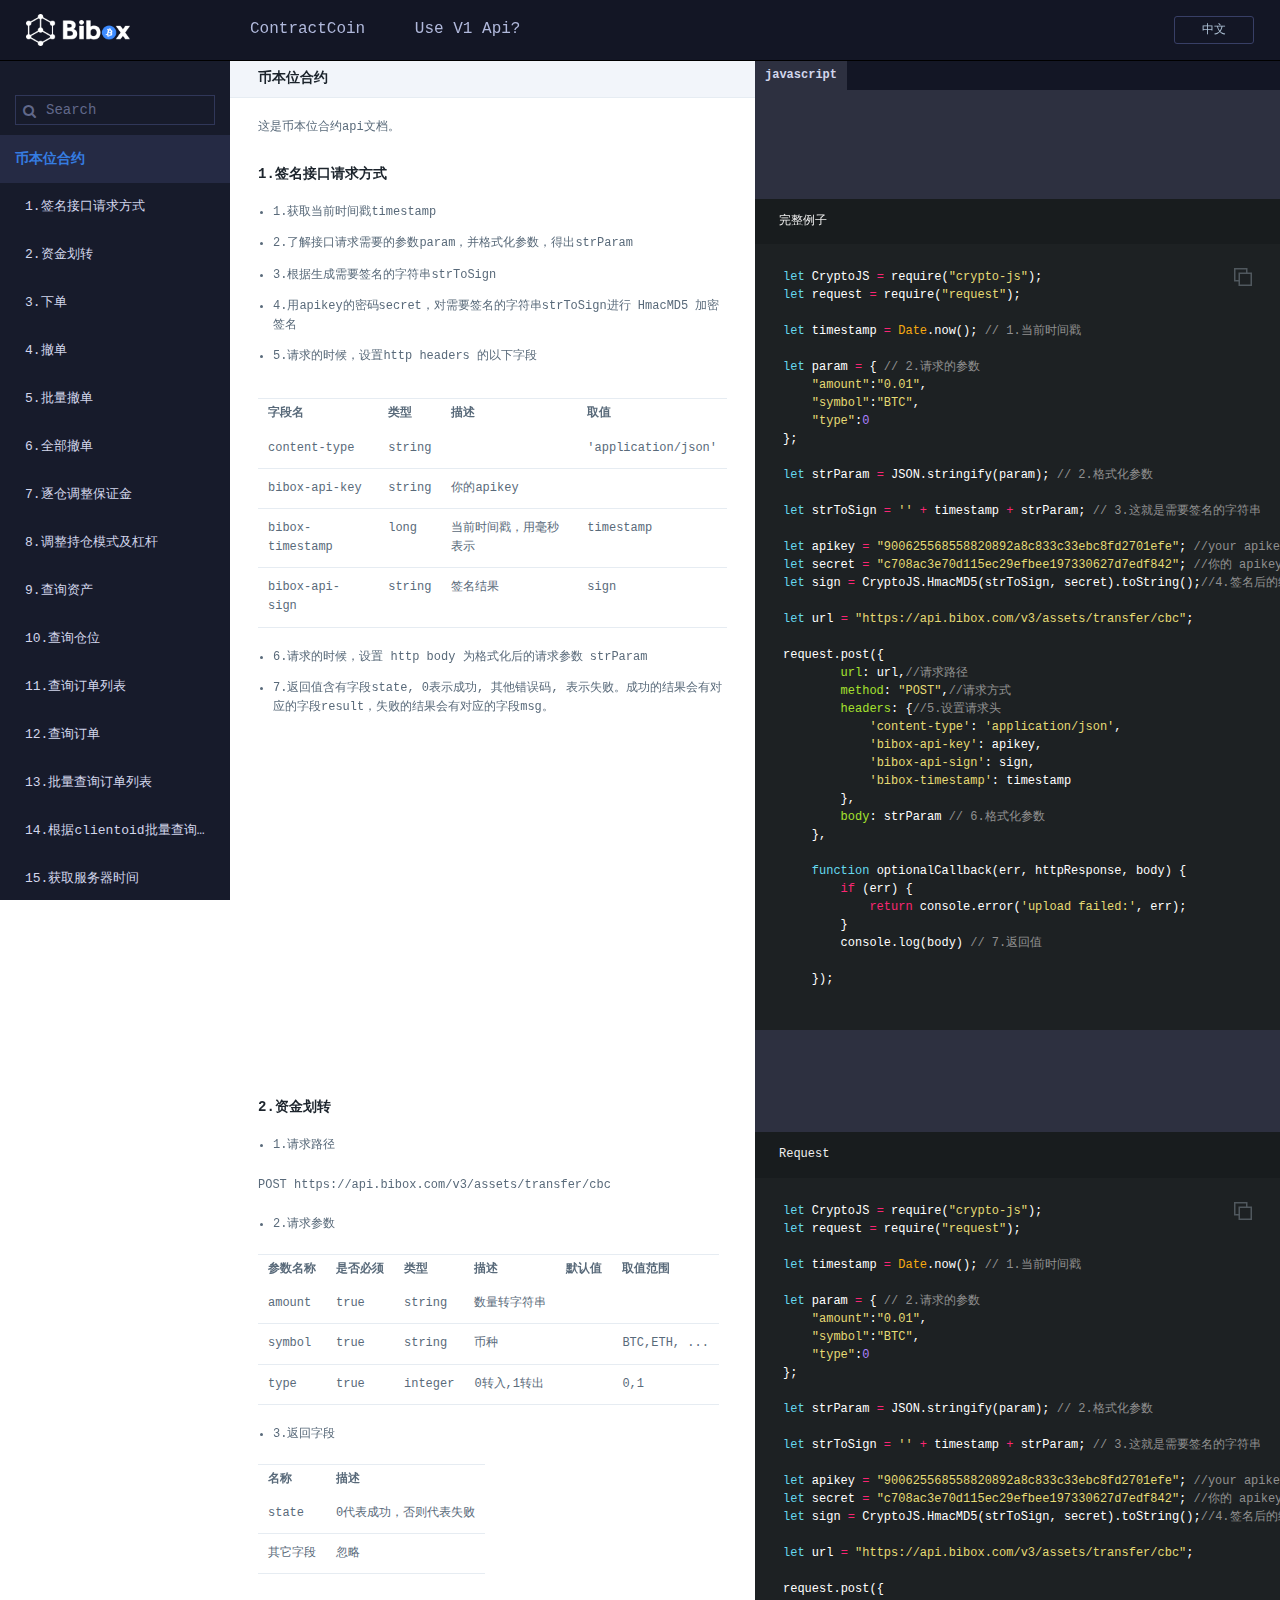
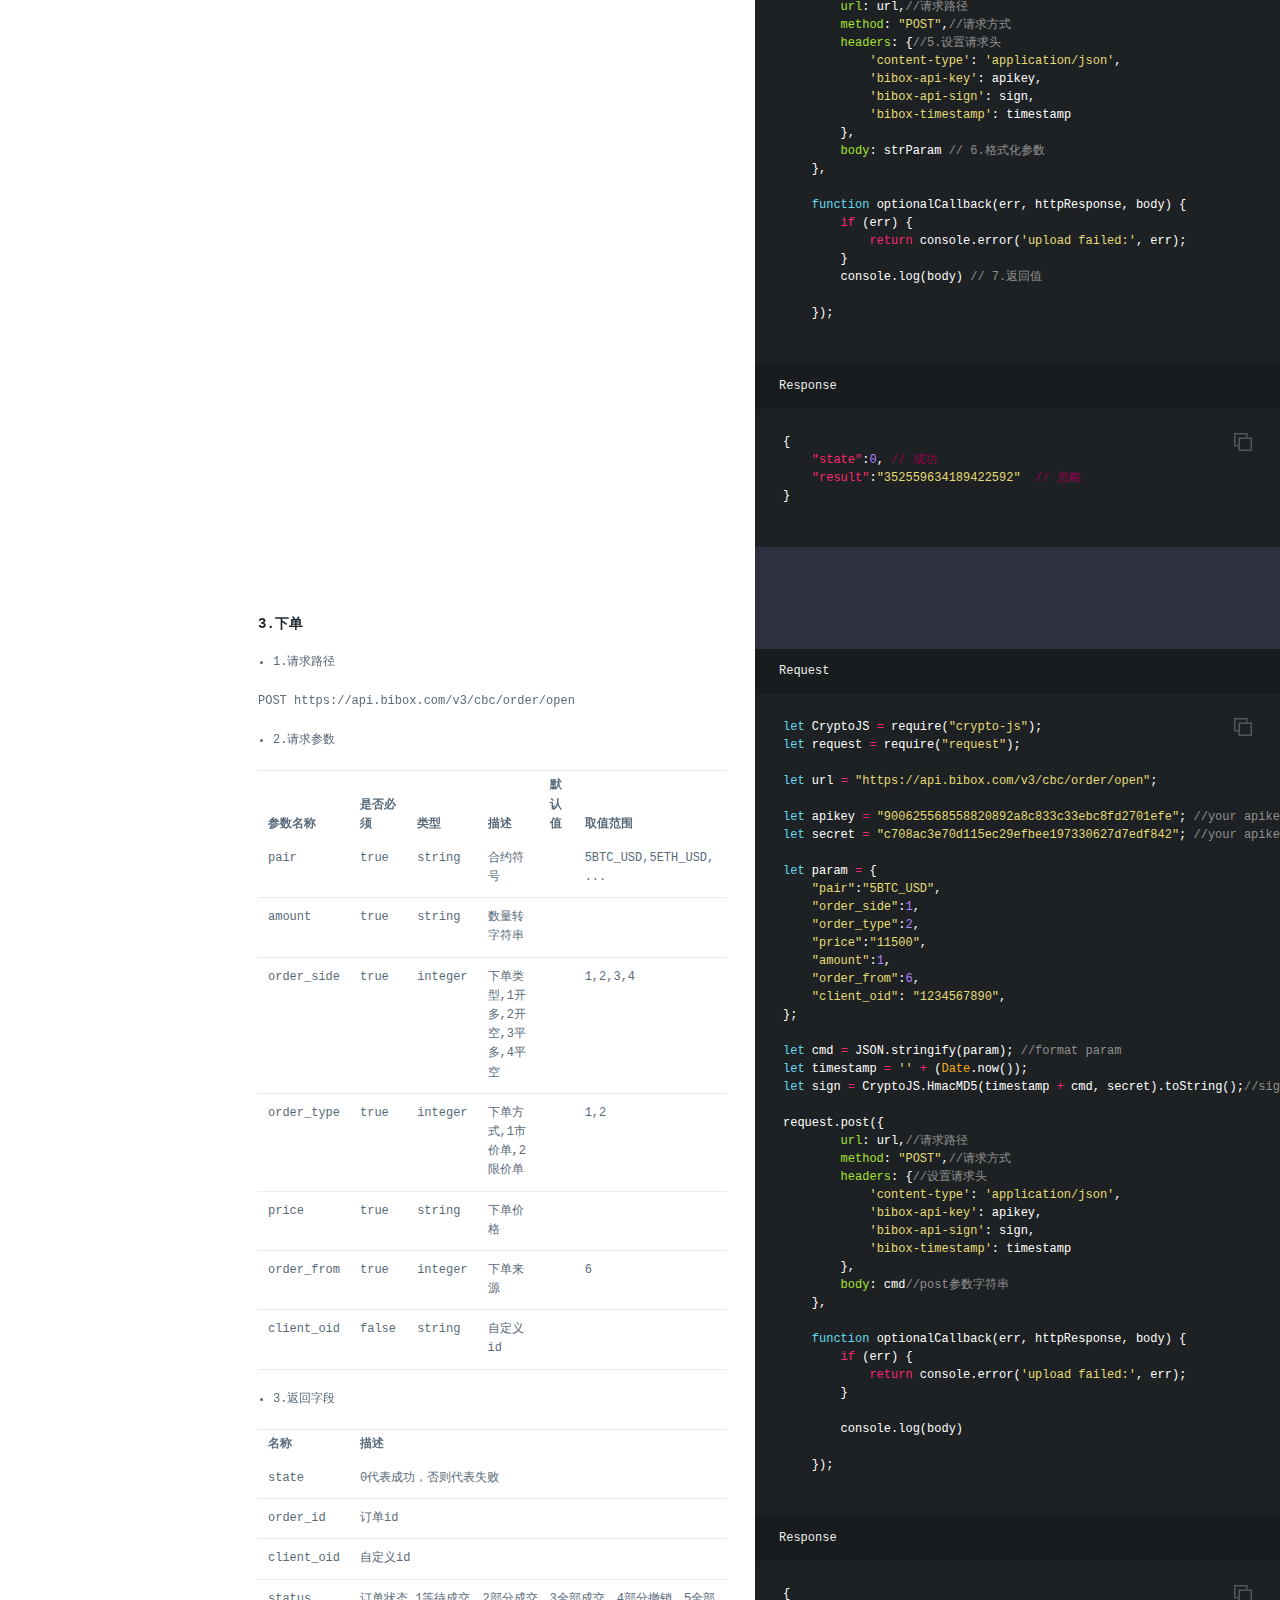
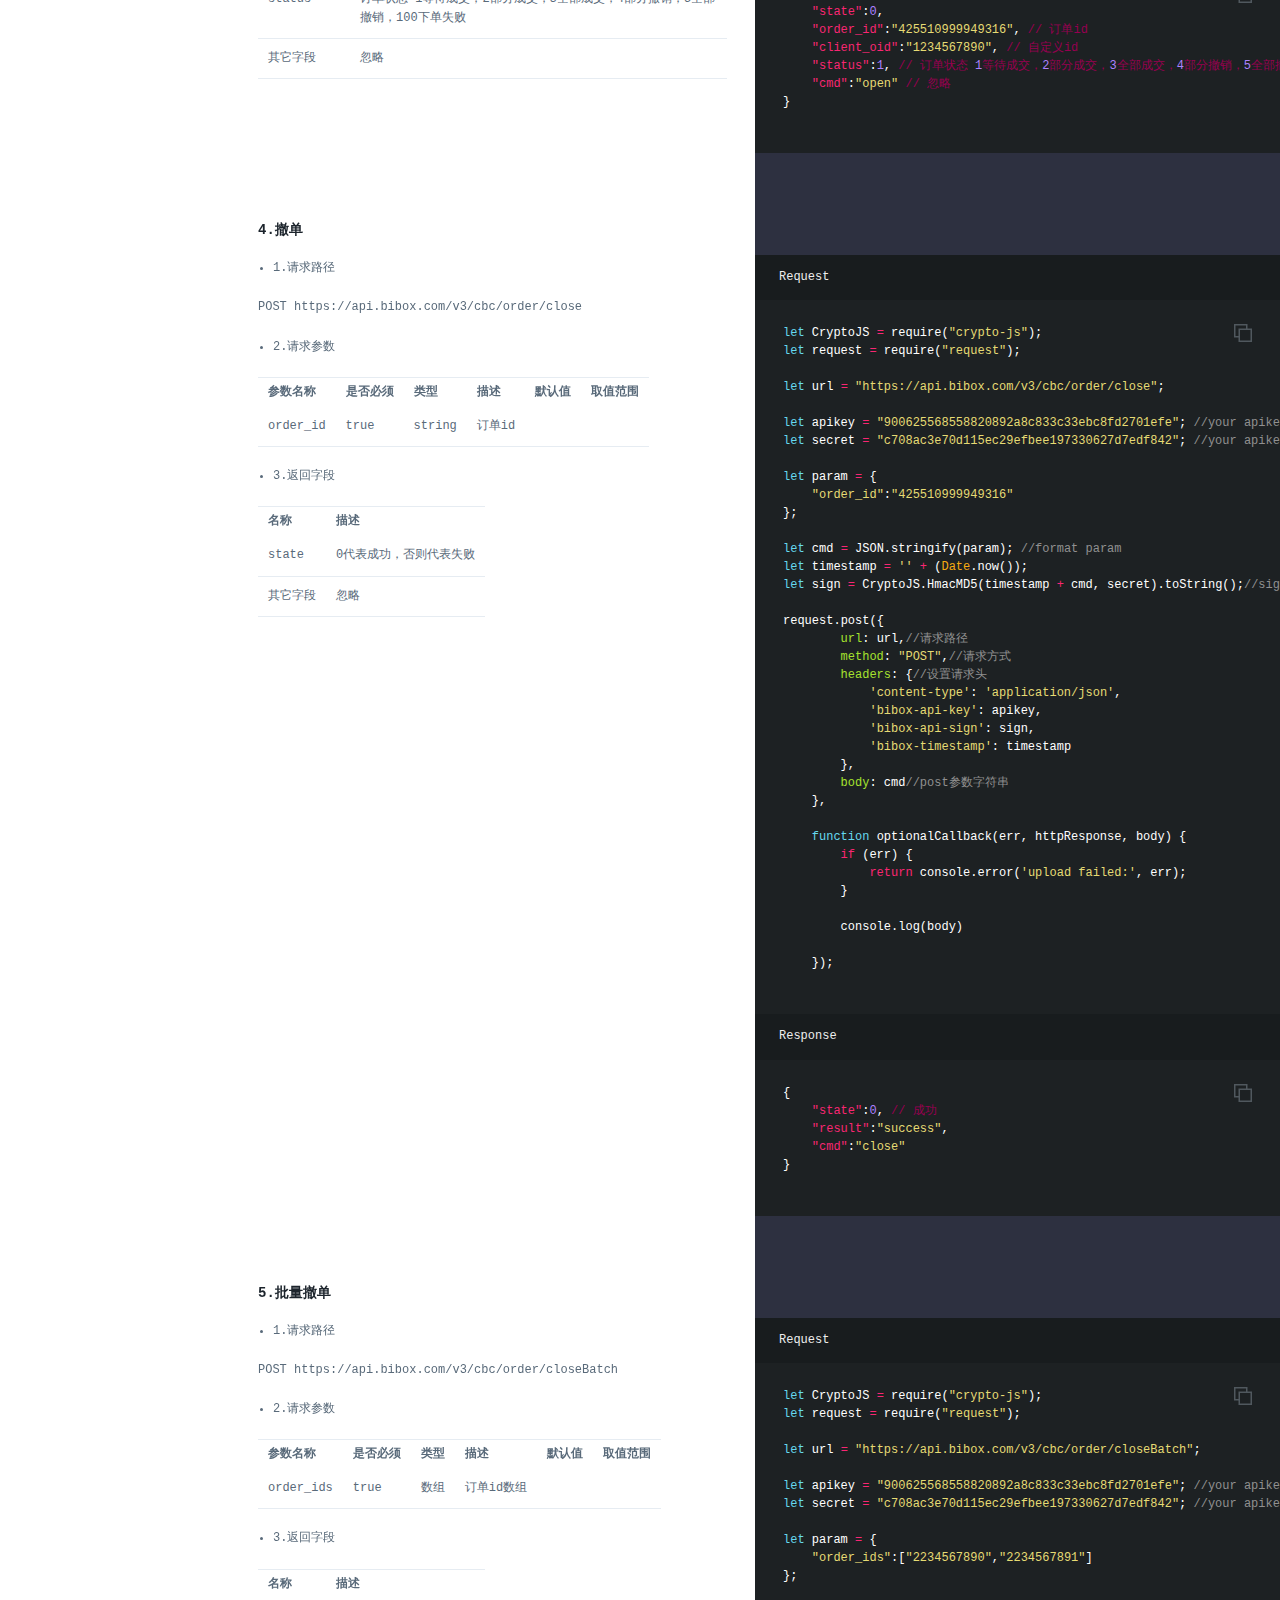
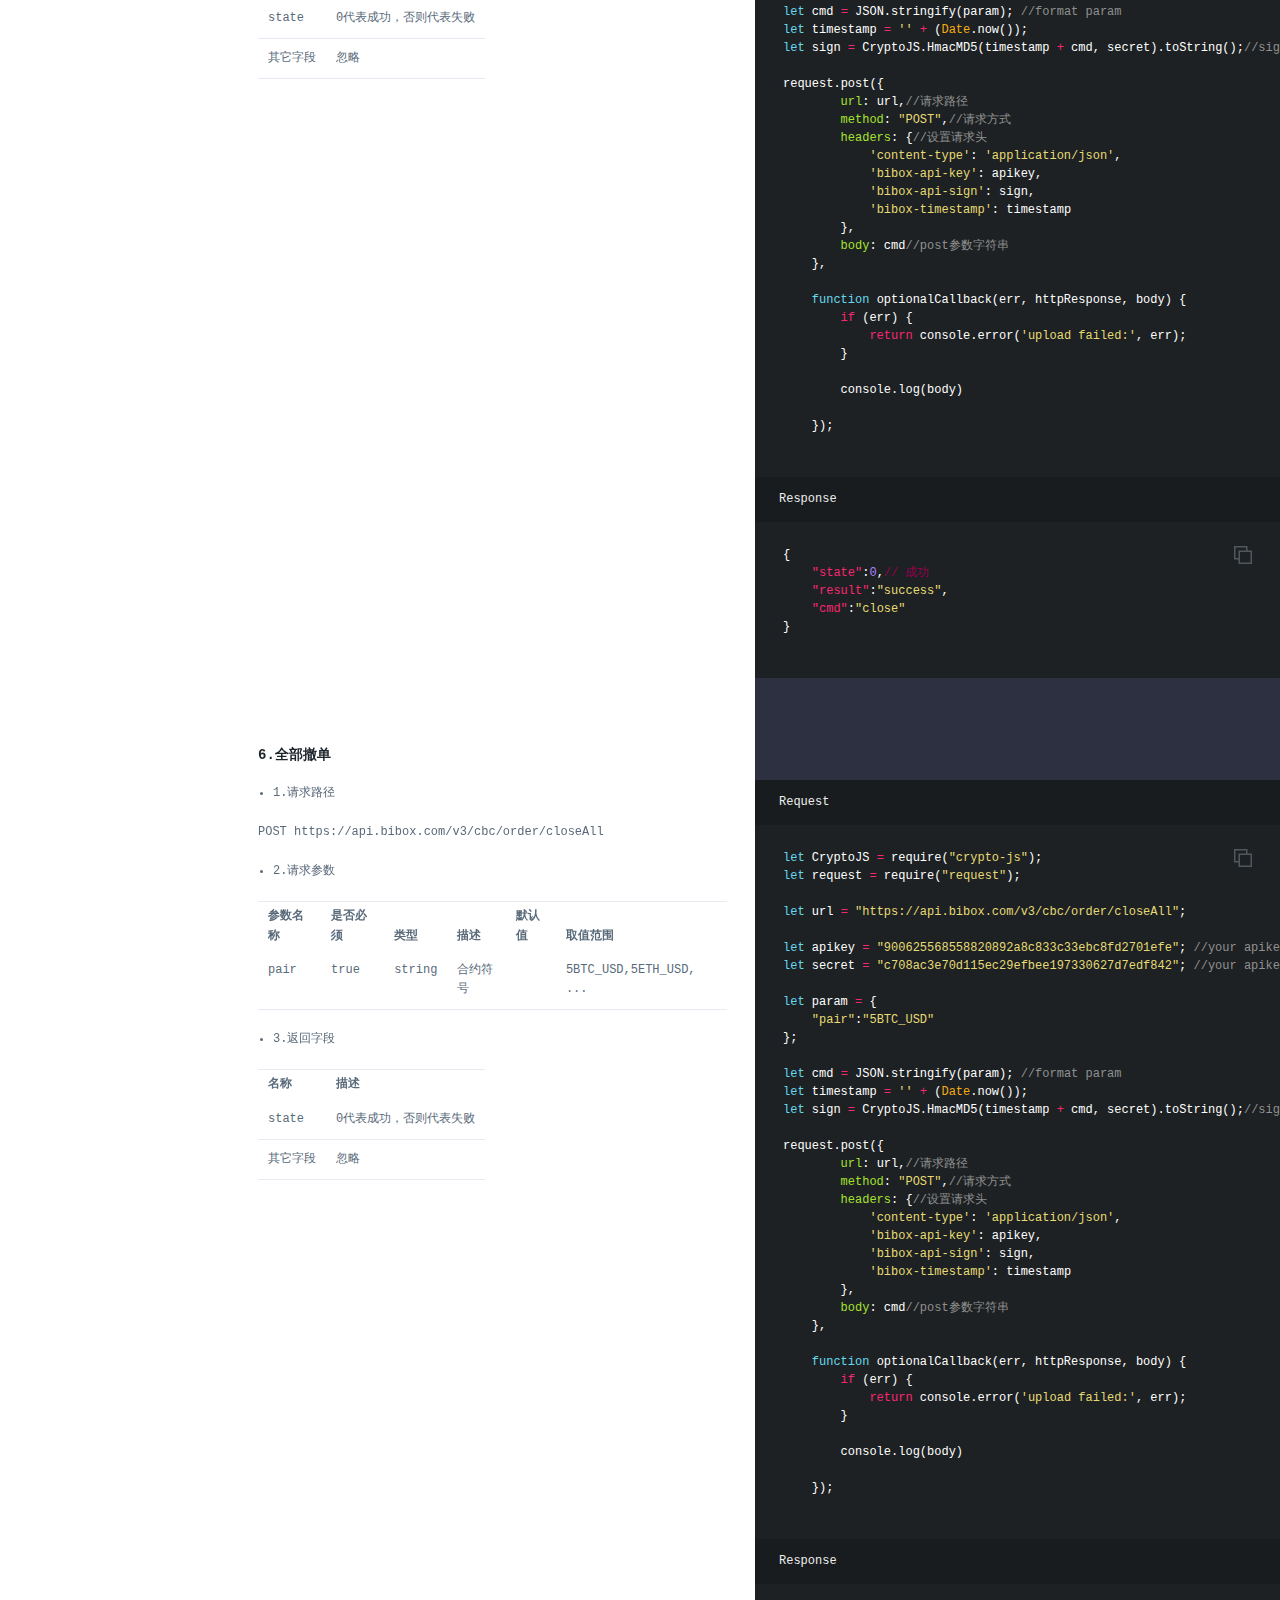
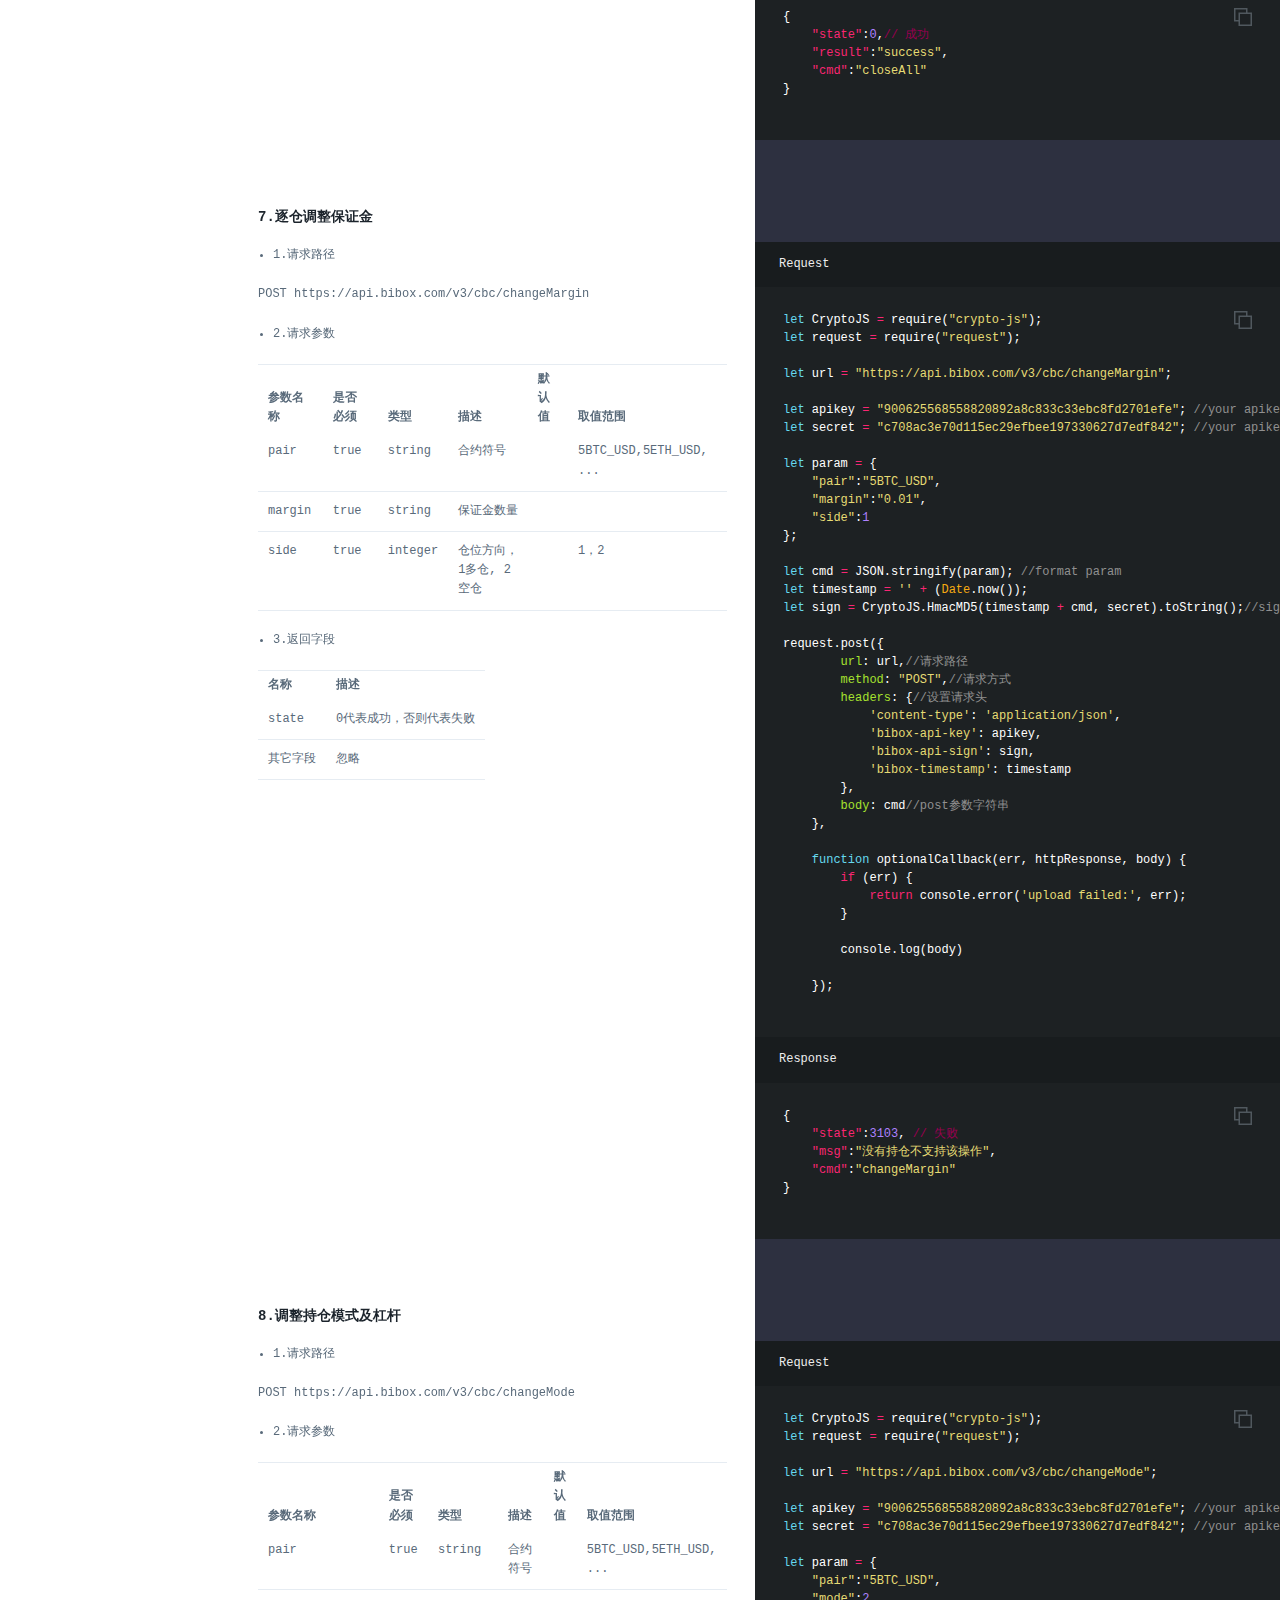
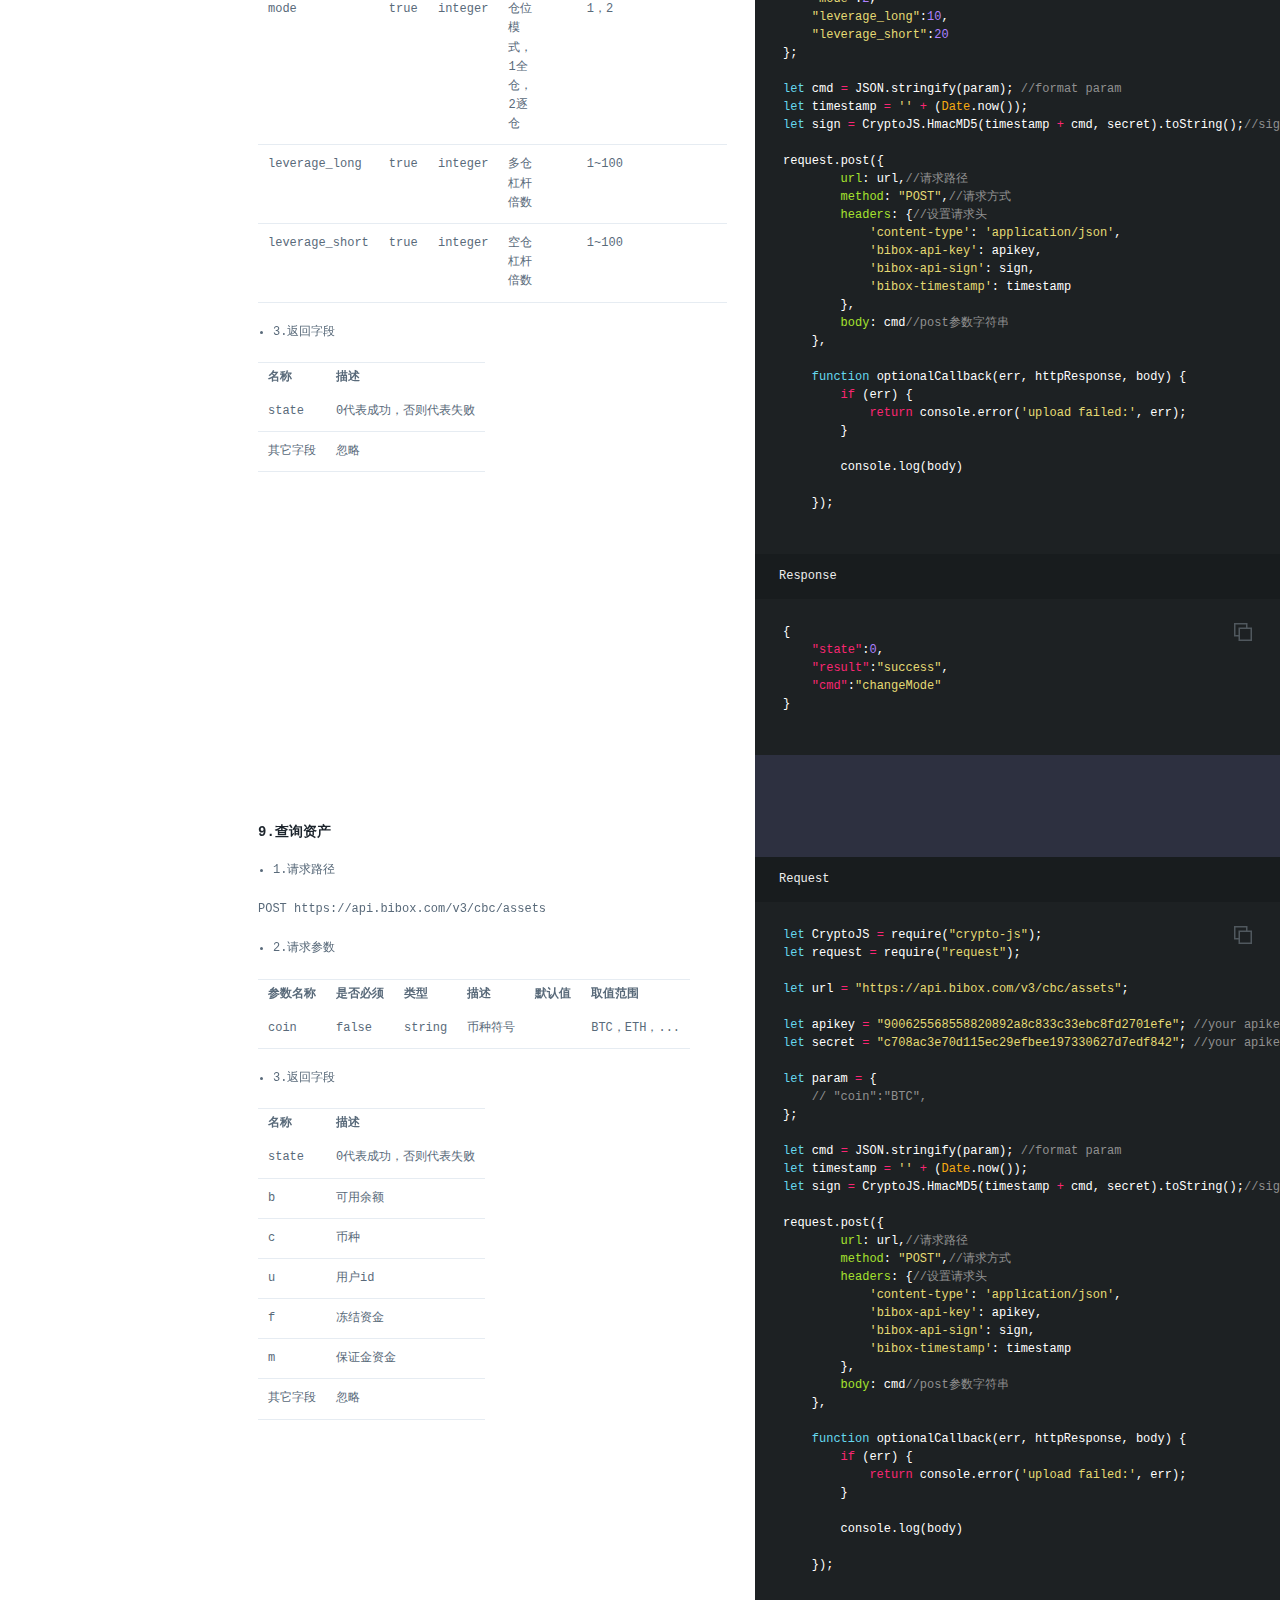
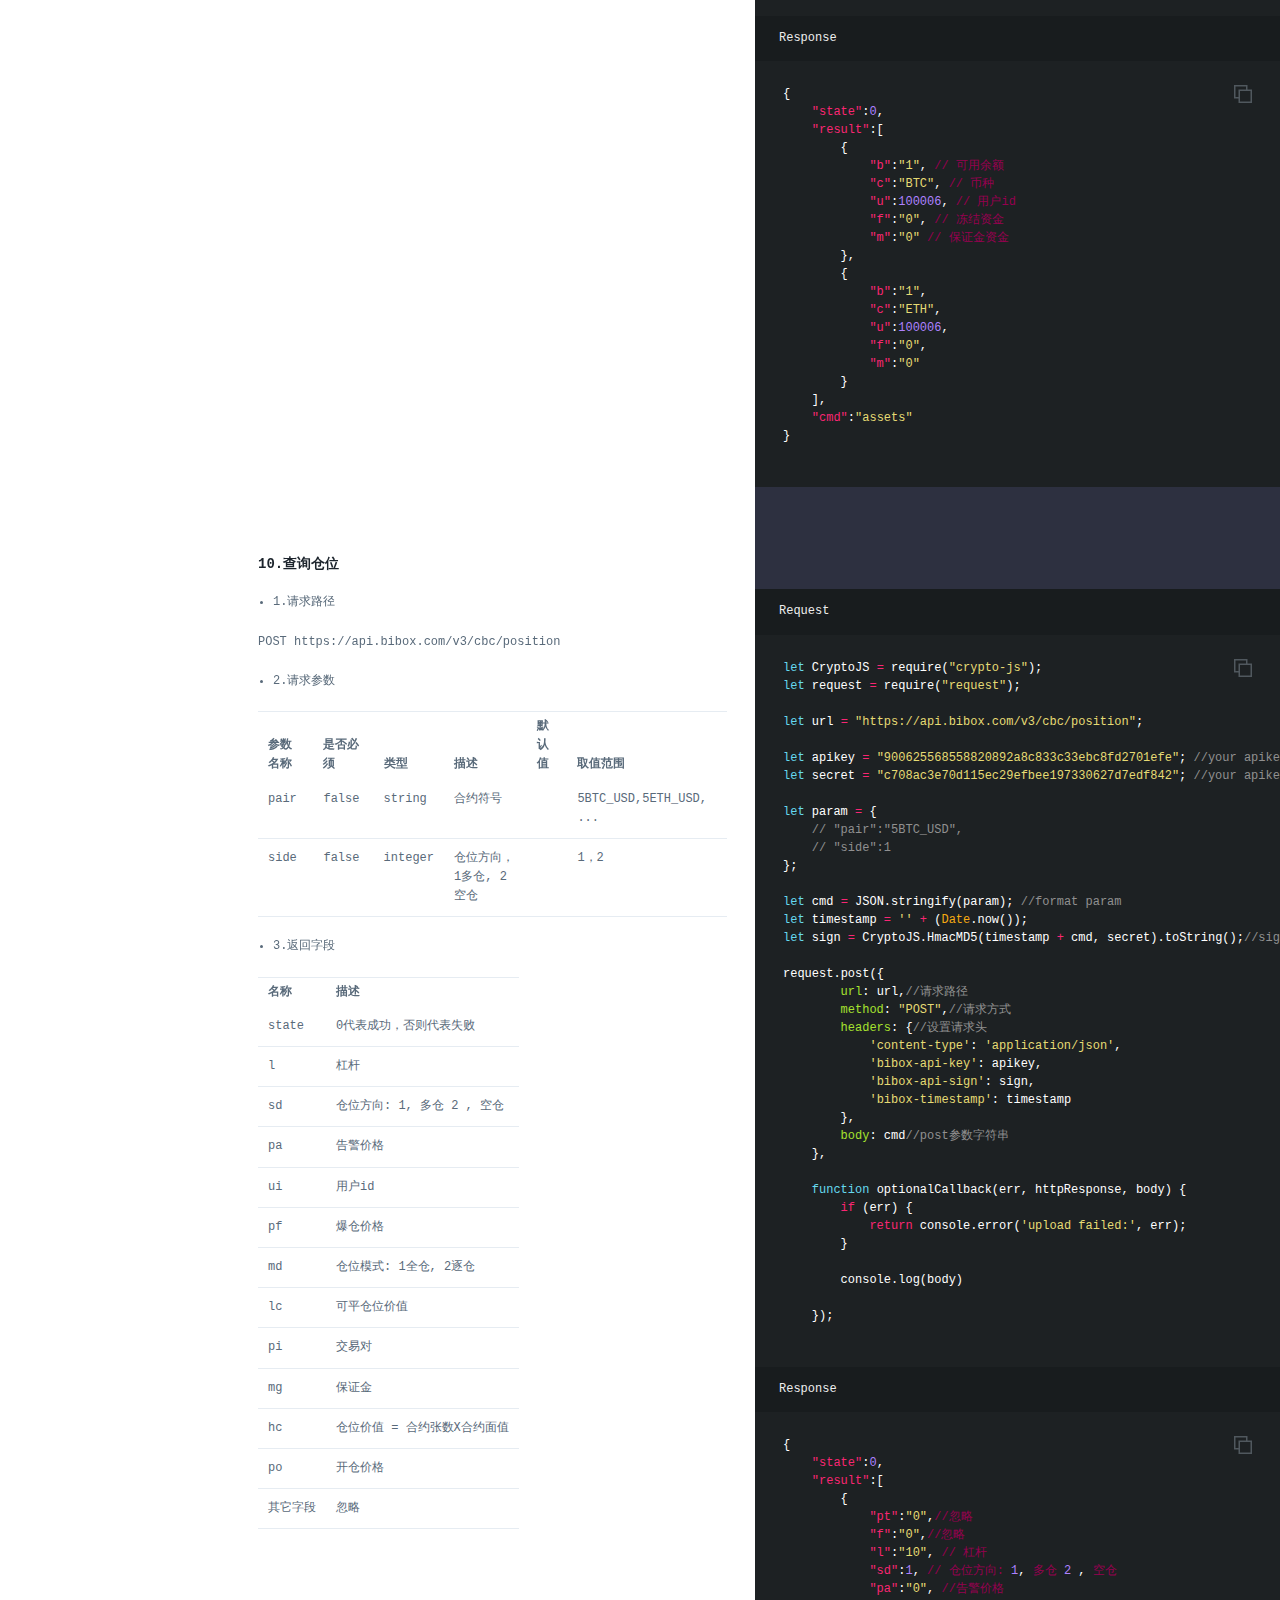
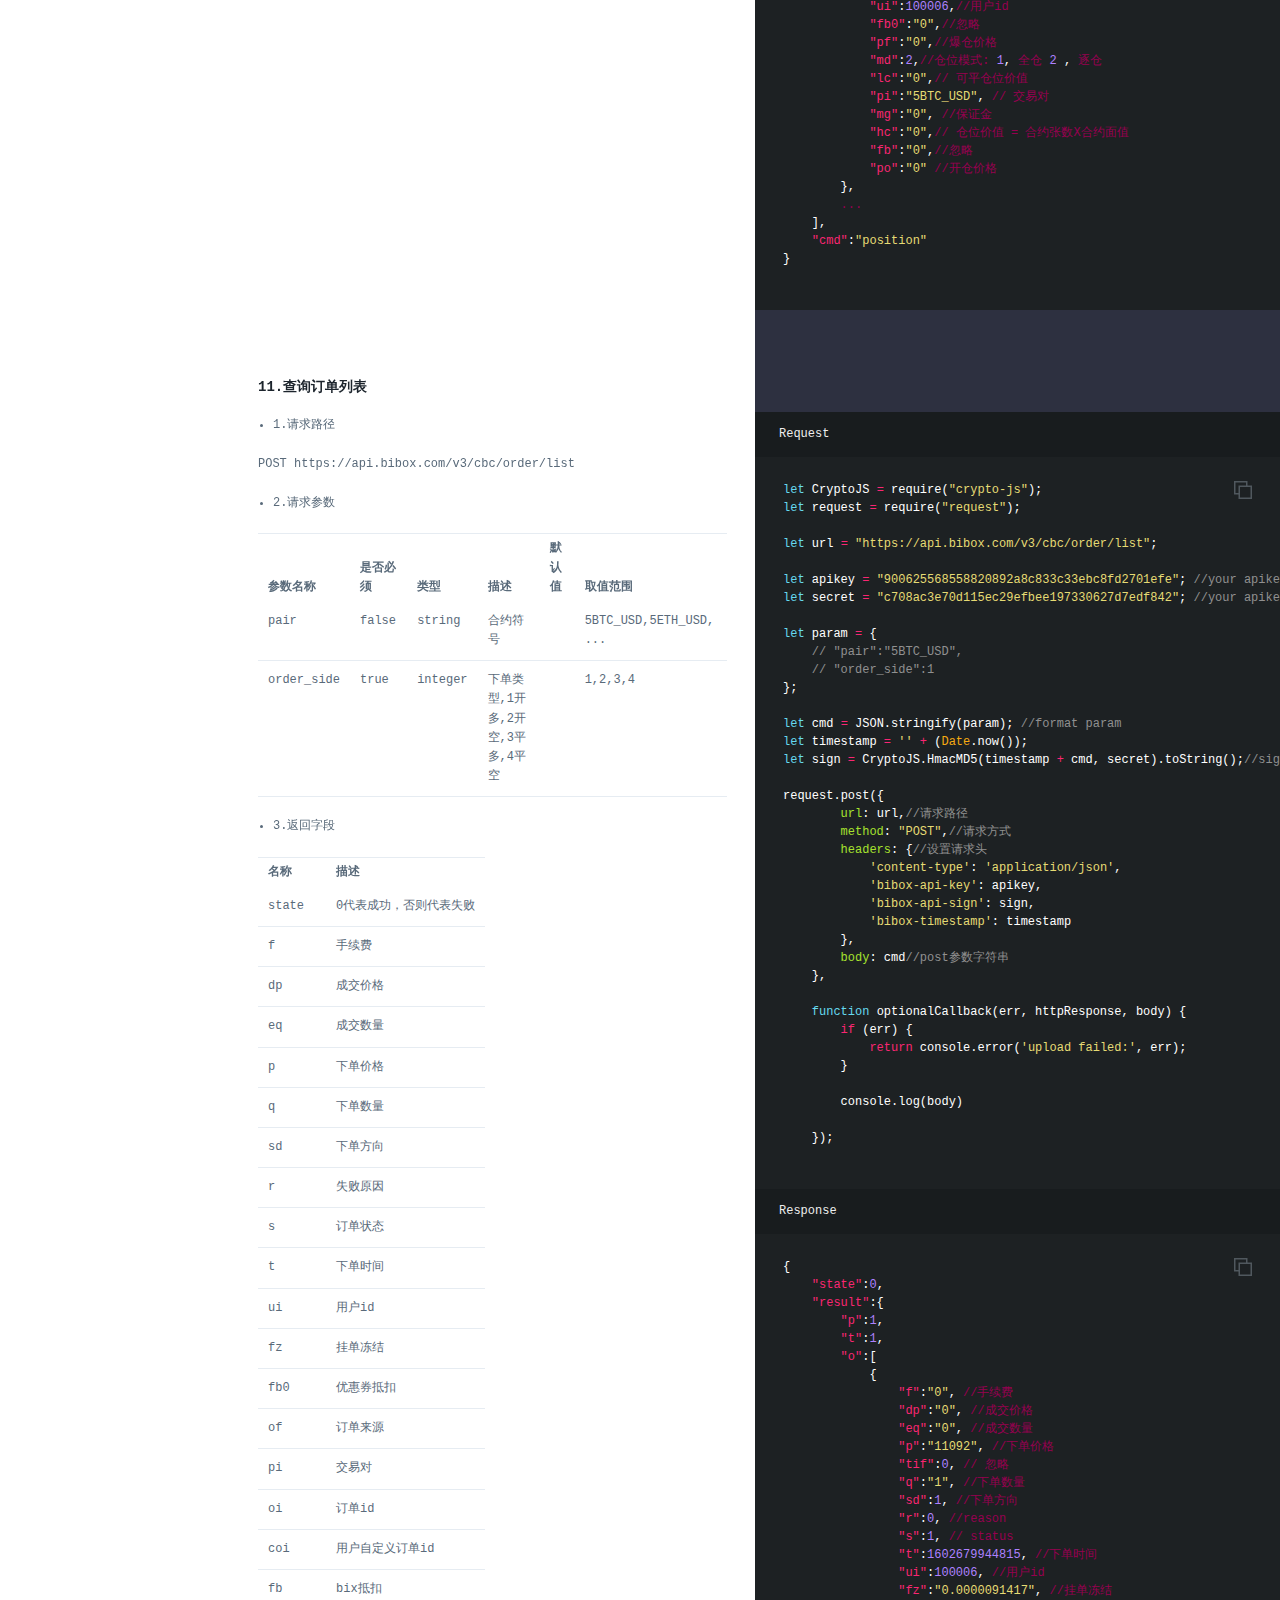
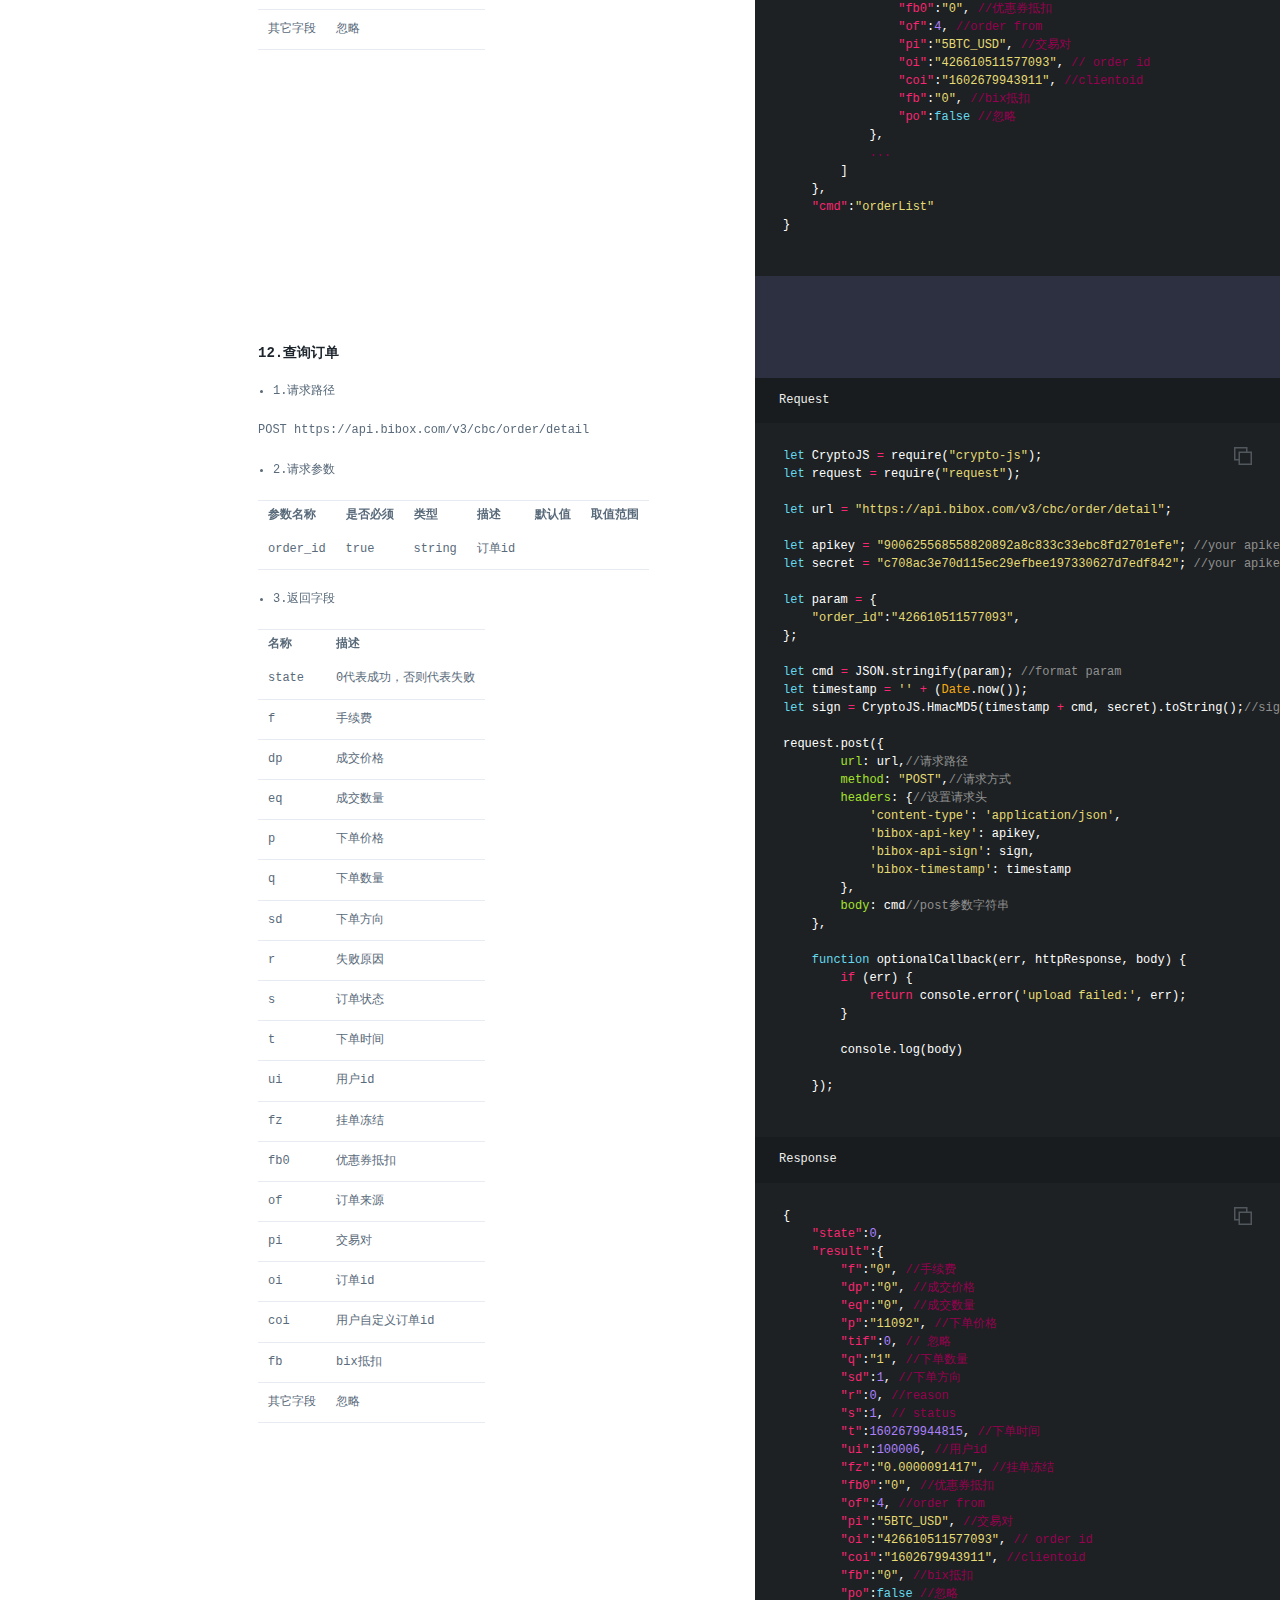
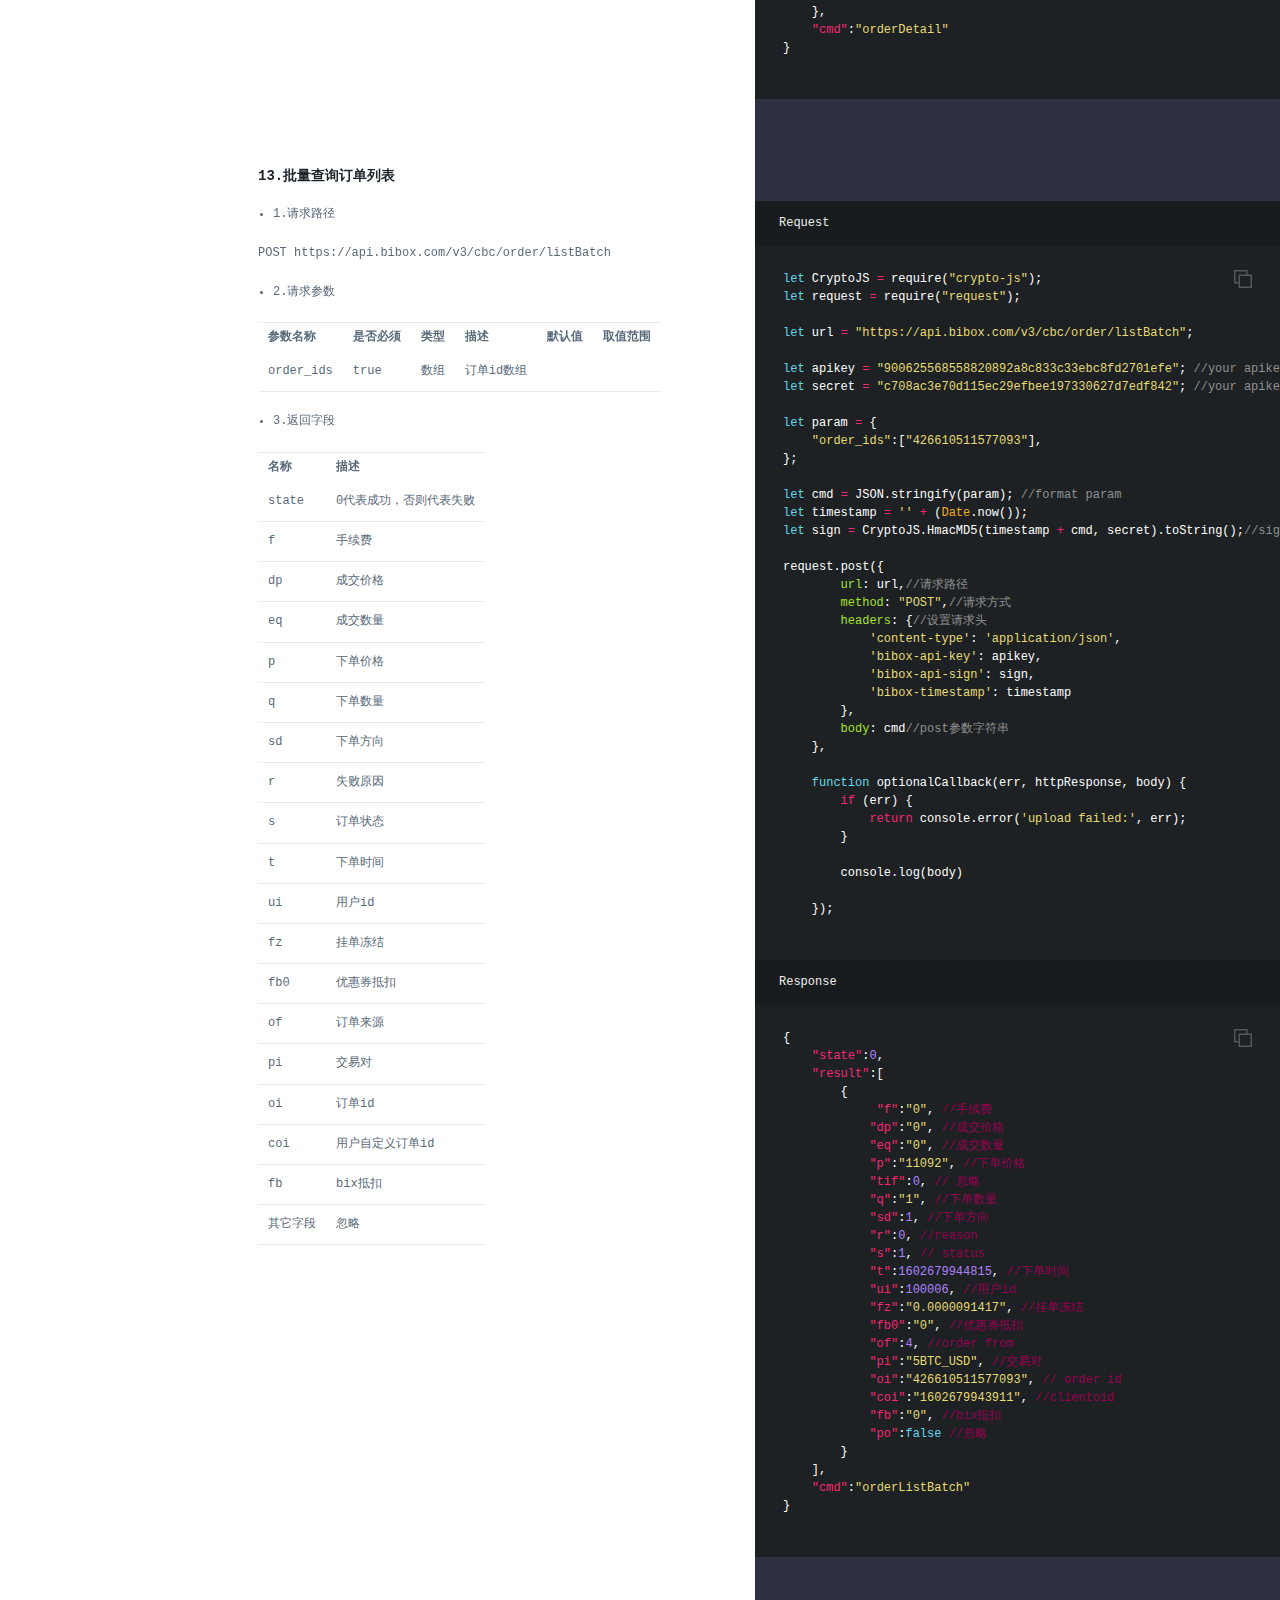
==== bc/en/index.html @ ce3b7653 "update" ====
<!doctype html>
<html>
  <head>
    <meta charset="utf-8">
    <meta content="IE=edge,chrome=1" http-equiv="X-UA-Compatible">
    <meta name="viewport" content="width=device-width, initial-scale=1, maximum-scale=1">
    <title>Bibox API文档(v3)</title>

    <style media="screen">
      .highlight table td { padding: 5px; }
.highlight table pre { margin: 0; }
.highlight .gh {
  color: #999999;
}
.highlight .sr {
  color: #f6aa11;
}
.highlight .go {
  color: #888888;
}
.highlight .gp {
  color: #555555;
}
.highlight .gs {
}
.highlight .gu {
  color: #aaaaaa;
}
.highlight .nb {
  color: #f6aa11;
}
.highlight .cm {
  color: #75715e;
}
.highlight .cp {
  color: #75715e;
}
.highlight .c1 {
  color: #75715e;
}
.highlight .cs {
  color: #75715e;
}
.highlight .c, .highlight .ch, .highlight .cd, .highlight .cpf {
  color: #75715e;
}
.highlight .err {
  color: #960050;
}
.highlight .gr {
  color: #960050;
}
.highlight .gt {
  color: #960050;
}
.highlight .gd {
  color: #49483e;
}
.highlight .gi {
  color: #49483e;
}
.highlight .ge {
  color: #49483e;
}
.highlight .kc {
  color: #66d9ef;
}
.highlight .kd {
  color: #66d9ef;
}
.highlight .kr {
  color: #66d9ef;
}
.highlight .no {
  color: #66d9ef;
}
.highlight .kt {
  color: #66d9ef;
}
.highlight .mf {
  color: #ae81ff;
}
.highlight .mh {
  color: #ae81ff;
}
.highlight .il {
  color: #ae81ff;
}
.highlight .mi {
  color: #ae81ff;
}
.highlight .mo {
  color: #ae81ff;
}
.highlight .m, .highlight .mb, .highlight .mx {
  color: #ae81ff;
}
.highlight .sc {
  color: #ae81ff;
}
.highlight .se {
  color: #ae81ff;
}
.highlight .ss {
  color: #ae81ff;
}
.highlight .sd {
  color: #e6db74;
}
.highlight .s2 {
  color: #e6db74;
}
.highlight .sb {
  color: #e6db74;
}
.highlight .sh {
  color: #e6db74;
}
.highlight .si {
  color: #e6db74;
}
.highlight .sx {
  color: #e6db74;
}
.highlight .s1 {
  color: #e6db74;
}
.highlight .s, .highlight .sa, .highlight .dl {
  color: #e6db74;
}
.highlight .na {
  color: #a6e22e;
}
.highlight .nc {
  color: #a6e22e;
}
.highlight .nd {
  color: #a6e22e;
}
.highlight .ne {
  color: #a6e22e;
}
.highlight .nf, .highlight .fm {
  color: #a6e22e;
}
.highlight .vc {
  color: #ffffff;
}
.highlight .nn {
  color: #ffffff;
}
.highlight .ni {
  color: #ffffff;
}
.highlight .bp {
  color: #ffffff;
}
.highlight .vg {
  color: #ffffff;
}
.highlight .vi {
  color: #ffffff;
}
.highlight .nv, .highlight .vm {
  color: #ffffff;
}
.highlight .w {
  color: #ffffff;
}
.highlight {
  color: #ffffff;
}
.highlight .n, .highlight .py, .highlight .nx {
  color: #ffffff;
}
.highlight .nl {
  color: #f92672;
}
.highlight .ow {
  color: #f92672;
}
.highlight .nt {
  color: #f92672;
}
.highlight .k, .highlight .kv {
  color: #f92672;
}
.highlight .kn {
  color: #f92672;
}
.highlight .kp {
  color: #f92672;
}
.highlight .o {
  color: #f92672;
}
    </style>
    <style media="print">
      * {
        -webkit-transition:none!important;
        transition:none!important;
      }
      .highlight table td { padding: 5px; }
.highlight table pre { margin: 0; }
.highlight, .highlight .w {
  color: #586e75;
}
.highlight .err {
  color: #002b36;
  background-color: #dc322f;
}
.highlight .c, .highlight .ch, .highlight .cd, .highlight .cm, .highlight .cpf, .highlight .c1, .highlight .cs {
  color: #657b83;
}
.highlight .cp {
  color: #b58900;
}
.highlight .nt {
  color: #b58900;
}
.highlight .o, .highlight .ow {
  color: #93a1a1;
}
.highlight .p, .highlight .pi {
  color: #93a1a1;
}
.highlight .gi {
  color: #859900;
}
.highlight .gd {
  color: #dc322f;
}
.highlight .gh {
  color: #268bd2;
  background-color: #002b36;
  font-weight: bold;
}
.highlight .k, .highlight .kn, .highlight .kp, .highlight .kr, .highlight .kv {
  color: #6c71c4;
}
.highlight .kc {
  color: #cb4b16;
}
.highlight .kt {
  color: #cb4b16;
}
.highlight .kd {
  color: #cb4b16;
}
.highlight .s, .highlight .sa, .highlight .sb, .highlight .sc, .highlight .dl, .highlight .sd, .highlight .s2, .highlight .sh, .highlight .sx, .highlight .s1 {
  color: #859900;
}
.highlight .sr {
  color: #2aa198;
}
.highlight .si {
  color: #d33682;
}
.highlight .se {
  color: #d33682;
}
.highlight .nn {
  color: #b58900;
}
.highlight .nc {
  color: #b58900;
}
.highlight .no {
  color: #b58900;
}
.highlight .na {
  color: #268bd2;
}
.highlight .m, .highlight .mb, .highlight .mf, .highlight .mh, .highlight .mi, .highlight .il, .highlight .mo, .highlight .mx {
  color: #859900;
}
.highlight .ss {
  color: #859900;
}
    </style>
    <link href="stylesheets/screen-1df89a6c.css" rel="stylesheet" media="screen" />
    <link href="stylesheets/print-628c1a7f.css" rel="stylesheet" media="print" />
      <script src="javascripts/all-e033bdd3.js"></script>

    <script>
      $(function() { setupCodeCopy(); });
    </script>
  </head>

  <body class="index" data-languages="[&quot;javascript&quot;]">
    <a href="#" id="nav-button">
      <span>
        <img src="images/navbar-cad8cdcb.png" alt="" />
      </span>
    </a>
    <header>
      <div class="flex_box">
        <img src="images/logo-5720d610.png" class="logo" alt="" />
        <div class="nav_box">
          <span class="nav_cell nav_tab" style="display:none">
            <a href="/v3/spot/zh/" id="btn_spot">现货</a>
          </span>
          <span class="nav_cell nav_tab" style="display:none">
            <a href="/v3/contract/zh/" id="btn_contract">U本位永续合约</a>
          </span>
          <span class="nav_cell nav_tab">
            <a href="/v3/bc/zh/" id="btn_contract_coin">币本位永续合约</a>
          </span>
          <span class="nav_cell nav_tab">
            <a href="https://biboxcom.github.io/zh-hans/" id="btn_v1">Use V1 Api?</a>
          </span>
        </div>
      </div>
      <a href="/v3/spot/en/" class="lang" id="lang_box">English</a>
    </header>
    <div class="toc-wrapper">
        <div class="lang-selector">
              <a href="#" data-language-name="javascript">javascript</a>
        </div>
        <div class="search">
          <input type="text" class="search" id="input-search" placeholder="Search">
        </div>
        <ul class="search-results"></ul>
      <ul id="toc" class="toc-list-h1">
          <li>
            <a href="#8febbbfcbc" class="toc-h1 toc-link" data-title="币本位合约">币本位合约</a>
              <ul class="toc-list-h2">
                  <li>
                    <a href="#1" class="toc-h2 toc-link" data-title="1.签名接口请求方式">1.签名接口请求方式</a>
                  </li>
                  <li>
                    <a href="#2" class="toc-h2 toc-link" data-title="2.资金划转">2.资金划转</a>
                  </li>
                  <li>
                    <a href="#3" class="toc-h2 toc-link" data-title="3.下单">3.下单</a>
                  </li>
                  <li>
                    <a href="#4" class="toc-h2 toc-link" data-title="4.撤单">4.撤单</a>
                  </li>
                  <li>
                    <a href="#5" class="toc-h2 toc-link" data-title="5.批量撤单">5.批量撤单</a>
                  </li>
                  <li>
                    <a href="#6" class="toc-h2 toc-link" data-title="6.全部撤单">6.全部撤单</a>
                  </li>
                  <li>
                    <a href="#7" class="toc-h2 toc-link" data-title="7.逐仓调整保证金">7.逐仓调整保证金</a>
                  </li>
                  <li>
                    <a href="#8" class="toc-h2 toc-link" data-title="8.调整持仓模式及杠杆">8.调整持仓模式及杠杆</a>
                  </li>
                  <li>
                    <a href="#9" class="toc-h2 toc-link" data-title="9.查询资产">9.查询资产</a>
                  </li>
                  <li>
                    <a href="#10" class="toc-h2 toc-link" data-title="10.查询仓位">10.查询仓位</a>
                  </li>
                  <li>
                    <a href="#11" class="toc-h2 toc-link" data-title="11.查询订单列表">11.查询订单列表</a>
                  </li>
                  <li>
                    <a href="#12" class="toc-h2 toc-link" data-title="12.查询订单">12.查询订单</a>
                  </li>
                  <li>
                    <a href="#13" class="toc-h2 toc-link" data-title="13.批量查询订单列表">13.批量查询订单列表</a>
                  </li>
                  <li>
                    <a href="#14-clientoid" class="toc-h2 toc-link" data-title="14.根据clientoid批量查询订单列表">14.根据clientoid批量查询订单列表</a>
                  </li>
                  <li>
                    <a href="#15" class="toc-h2 toc-link" data-title="15.获取服务器时间">15.获取服务器时间</a>
                  </li>
                  <li>
                    <a href="#16" class="toc-h2 toc-link" data-title="16.查询持仓变化记录">16.查询持仓变化记录</a>
                  </li>
                  <li>
                    <a href="#17" class="toc-h2 toc-link" data-title="17.查询订单成交明细">17.查询订单成交明细</a>
                  </li>
                  <li>
                    <a href="#18" class="toc-h2 toc-link" data-title="18.查询历史委托">18.查询历史委托</a>
                  </li>
                  <li>
                    <a href="#19" class="toc-h2 toc-link" data-title="19.查询订单">19.查询订单</a>
                  </li>
                  <li>
                    <a href="#20" class="toc-h2 toc-link" data-title="20.查询资金费率">20.查询资金费率</a>
                  </li>
                  <li>
                    <a href="#21" class="toc-h2 toc-link" data-title="21.查询标记价格">21.查询标记价格</a>
                  </li>
                  <li>
                    <a href="#22" class="toc-h2 toc-link" data-title="22.查询合约基本信息">22.查询合约基本信息</a>
                  </li>
                  <li>
                    <a href="#23" class="toc-h2 toc-link" data-title="23.查询精度配置">23.查询精度配置</a>
                  </li>
                  <li>
                    <a href="#24-k" class="toc-h2 toc-link" data-title="24.查询k线">24.查询k线</a>
                  </li>
                  <li>
                    <a href="#25" class="toc-h2 toc-link" data-title="25.查询合约市场深度">25.查询合约市场深度</a>
                  </li>
                  <li>
                    <a href="#26-kline" class="toc-h2 toc-link" data-title="26.订阅 Kline 数据">26.订阅 Kline 数据</a>
                  </li>
                  <li>
                    <a href="#27" class="toc-h2 toc-link" data-title="27.订阅标记价格">27.订阅标记价格</a>
                  </li>
                  <li>
                    <a href="#28" class="toc-h2 toc-link" data-title="28.订阅深度">28.订阅深度</a>
                  </li>
                  <li>
                    <a href="#29" class="toc-h2 toc-link" data-title="29.订阅成交记录">29.订阅成交记录</a>
                  </li>
                  <li>
                    <a href="#30" class="toc-h2 toc-link" data-title="30.订阅最新成交价">30.订阅最新成交价</a>
                  </li>
                  <li>
                    <a href="#31" class="toc-h2 toc-link" data-title="31.订阅用户数据方法">31.订阅用户数据方法</a>
                  </li>
                  <li>
                    <a href="#32" class="toc-h2 toc-link" data-title="32.订阅用户数据解析资产">32.订阅用户数据解析资产</a>
                  </li>
                  <li>
                    <a href="#33" class="toc-h2 toc-link" data-title="33.订阅用户数据解析仓位">33.订阅用户数据解析仓位</a>
                  </li>
                  <li>
                    <a href="#34" class="toc-h2 toc-link" data-title="34.订阅用户数据解析挂单">34.订阅用户数据解析挂单</a>
                  </li>
                  <li>
                    <a href="#35" class="toc-h2 toc-link" data-title="35.订阅用户数据解析成交明细">35.订阅用户数据解析成交明细</a>
                  </li>
                  <li>
                    <a href="#36" class="toc-h2 toc-link" data-title="36.订阅用户数据解析持仓被动变化信息">36.订阅用户数据解析持仓被动变化信息</a>
                  </li>
              </ul>
          </li>
          <li>
            <a href="#errors" class="toc-h1 toc-link" data-title="Errors">Errors</a>
          </li>
      </ul>
        <ul class="toc-footer">
            <li><a href='https://www.bibox.com'>开始交易</a></li>
        </ul>
    </div>
    <div class="page-wrapper">
      <div class="dark-box"></div>
      <div class="content">
        <h1 id='8febbbfcbc'>币本位合约</h1>
<p>这是币本位合约api文档。</p>
<h2 id='1'>1.签名接口请求方式</h2>
<blockquote>
<p>完整例子</p>
</blockquote>
<div class="highlight"><pre class="highlight javascript tab-javascript"><code><span class="kd">let</span> <span class="nx">CryptoJS</span> <span class="o">=</span> <span class="nx">require</span><span class="p">(</span><span class="dl">"</span><span class="s2">crypto-js</span><span class="dl">"</span><span class="p">);</span>
<span class="kd">let</span> <span class="nx">request</span> <span class="o">=</span> <span class="nx">require</span><span class="p">(</span><span class="dl">"</span><span class="s2">request</span><span class="dl">"</span><span class="p">);</span>

<span class="kd">let</span> <span class="nx">timestamp</span> <span class="o">=</span> <span class="nb">Date</span><span class="p">.</span><span class="nx">now</span><span class="p">();</span> <span class="c1">// 1.当前时间戳</span>

<span class="kd">let</span> <span class="nx">param</span> <span class="o">=</span> <span class="p">{</span> <span class="c1">// 2.请求的参数</span>
    <span class="dl">"</span><span class="s2">amount</span><span class="dl">"</span><span class="p">:</span><span class="dl">"</span><span class="s2">0.01</span><span class="dl">"</span><span class="p">,</span>
    <span class="dl">"</span><span class="s2">symbol</span><span class="dl">"</span><span class="p">:</span><span class="dl">"</span><span class="s2">BTC</span><span class="dl">"</span><span class="p">,</span>
    <span class="dl">"</span><span class="s2">type</span><span class="dl">"</span><span class="p">:</span><span class="mi">0</span>
<span class="p">};</span>

<span class="kd">let</span> <span class="nx">strParam</span> <span class="o">=</span> <span class="nx">JSON</span><span class="p">.</span><span class="nx">stringify</span><span class="p">(</span><span class="nx">param</span><span class="p">);</span> <span class="c1">// 2.格式化参数</span>

<span class="kd">let</span> <span class="nx">strToSign</span> <span class="o">=</span> <span class="dl">''</span> <span class="o">+</span> <span class="nx">timestamp</span> <span class="o">+</span> <span class="nx">strParam</span><span class="p">;</span> <span class="c1">// 3.这就是需要签名的字符串</span>

<span class="kd">let</span> <span class="nx">apikey</span> <span class="o">=</span> <span class="dl">"</span><span class="s2">900625568558820892a8c833c33ebc8fd2701efe</span><span class="dl">"</span><span class="p">;</span> <span class="c1">//your apikey</span>
<span class="kd">let</span> <span class="nx">secret</span> <span class="o">=</span> <span class="dl">"</span><span class="s2">c708ac3e70d115ec29efbee197330627d7edf842</span><span class="dl">"</span><span class="p">;</span> <span class="c1">//你的 apikey 密码</span>
<span class="kd">let</span> <span class="nx">sign</span> <span class="o">=</span> <span class="nx">CryptoJS</span><span class="p">.</span><span class="nx">HmacMD5</span><span class="p">(</span><span class="nx">strToSign</span><span class="p">,</span> <span class="nx">secret</span><span class="p">).</span><span class="nx">toString</span><span class="p">();</span><span class="c1">//4.签名后的结果</span>

<span class="kd">let</span> <span class="nx">url</span> <span class="o">=</span> <span class="dl">"</span><span class="s2">https://api.bibox.com/v3/assets/transfer/cbc</span><span class="dl">"</span><span class="p">;</span>

<span class="nx">request</span><span class="p">.</span><span class="nx">post</span><span class="p">({</span>
        <span class="na">url</span><span class="p">:</span> <span class="nx">url</span><span class="p">,</span><span class="c1">//请求路径</span>
        <span class="na">method</span><span class="p">:</span> <span class="dl">"</span><span class="s2">POST</span><span class="dl">"</span><span class="p">,</span><span class="c1">//请求方式</span>
        <span class="na">headers</span><span class="p">:</span> <span class="p">{</span><span class="c1">//5.设置请求头</span>
            <span class="dl">'</span><span class="s1">content-type</span><span class="dl">'</span><span class="p">:</span> <span class="dl">'</span><span class="s1">application/json</span><span class="dl">'</span><span class="p">,</span>
            <span class="dl">'</span><span class="s1">bibox-api-key</span><span class="dl">'</span><span class="p">:</span> <span class="nx">apikey</span><span class="p">,</span>
            <span class="dl">'</span><span class="s1">bibox-api-sign</span><span class="dl">'</span><span class="p">:</span> <span class="nx">sign</span><span class="p">,</span>
            <span class="dl">'</span><span class="s1">bibox-timestamp</span><span class="dl">'</span><span class="p">:</span> <span class="nx">timestamp</span>
        <span class="p">},</span>
        <span class="na">body</span><span class="p">:</span> <span class="nx">strParam</span> <span class="c1">// 6.格式化参数</span>
    <span class="p">},</span>

    <span class="kd">function</span> <span class="nx">optionalCallback</span><span class="p">(</span><span class="nx">err</span><span class="p">,</span> <span class="nx">httpResponse</span><span class="p">,</span> <span class="nx">body</span><span class="p">)</span> <span class="p">{</span>
        <span class="k">if</span> <span class="p">(</span><span class="nx">err</span><span class="p">)</span> <span class="p">{</span>
            <span class="k">return</span> <span class="nx">console</span><span class="p">.</span><span class="nx">error</span><span class="p">(</span><span class="dl">'</span><span class="s1">upload failed:</span><span class="dl">'</span><span class="p">,</span> <span class="nx">err</span><span class="p">);</span>
        <span class="p">}</span>
        <span class="nx">console</span><span class="p">.</span><span class="nx">log</span><span class="p">(</span><span class="nx">body</span><span class="p">)</span> <span class="c1">// 7.返回值</span>

    <span class="p">});</span>

</code></pre></div>
<ul>
<li><p>1.获取当前时间戳timestamp</p></li>
<li><p>2.了解接口请求需要的参数param，并格式化参数，得出strParam</p></li>
<li><p>3.根据生成需要签名的字符串strToSign</p></li>
<li><p>4.用apikey的密码secret，对需要签名的字符串strToSign进行 HmacMD5 加密签名</p></li>
<li><p>5.请求的时候，设置http headers 的以下字段</p></li>
</ul>

<table><thead>
<tr>
<th>字段名</th>
<th>类型</th>
<th>描述</th>
<th>取值</th>
</tr>
</thead><tbody>
<tr>
<td>content-type</td>
<td>string</td>
<td></td>
<td>&#39;application/json&#39;</td>
</tr>
<tr>
<td>bibox-api-key</td>
<td>string</td>
<td>你的apikey</td>
<td></td>
</tr>
<tr>
<td>bibox-timestamp</td>
<td>long</td>
<td>当前时间戳，用毫秒表示</td>
<td>timestamp</td>
</tr>
<tr>
<td>bibox-api-sign</td>
<td>string</td>
<td>签名结果</td>
<td>sign</td>
</tr>
</tbody></table>

<ul>
<li><p>6.请求的时候，设置 http body 为格式化后的请求参数 strParam </p></li>
<li><p>7.返回值含有字段state, 0表示成功, 其他错误码, 表示失败。成功的结果会有对应的字段result，失败的结果会有对应的字段msg。</p></li>
</ul>
<h2 id='2'>2.资金划转</h2>
<blockquote>
<p>Request</p>
</blockquote>
<div class="highlight"><pre class="highlight javascript tab-javascript"><code><span class="kd">let</span> <span class="nx">CryptoJS</span> <span class="o">=</span> <span class="nx">require</span><span class="p">(</span><span class="dl">"</span><span class="s2">crypto-js</span><span class="dl">"</span><span class="p">);</span>
<span class="kd">let</span> <span class="nx">request</span> <span class="o">=</span> <span class="nx">require</span><span class="p">(</span><span class="dl">"</span><span class="s2">request</span><span class="dl">"</span><span class="p">);</span>

<span class="kd">let</span> <span class="nx">timestamp</span> <span class="o">=</span> <span class="nb">Date</span><span class="p">.</span><span class="nx">now</span><span class="p">();</span> <span class="c1">// 1.当前时间戳</span>

<span class="kd">let</span> <span class="nx">param</span> <span class="o">=</span> <span class="p">{</span> <span class="c1">// 2.请求的参数</span>
    <span class="dl">"</span><span class="s2">amount</span><span class="dl">"</span><span class="p">:</span><span class="dl">"</span><span class="s2">0.01</span><span class="dl">"</span><span class="p">,</span>
    <span class="dl">"</span><span class="s2">symbol</span><span class="dl">"</span><span class="p">:</span><span class="dl">"</span><span class="s2">BTC</span><span class="dl">"</span><span class="p">,</span>
    <span class="dl">"</span><span class="s2">type</span><span class="dl">"</span><span class="p">:</span><span class="mi">0</span>
<span class="p">};</span>

<span class="kd">let</span> <span class="nx">strParam</span> <span class="o">=</span> <span class="nx">JSON</span><span class="p">.</span><span class="nx">stringify</span><span class="p">(</span><span class="nx">param</span><span class="p">);</span> <span class="c1">// 2.格式化参数</span>

<span class="kd">let</span> <span class="nx">strToSign</span> <span class="o">=</span> <span class="dl">''</span> <span class="o">+</span> <span class="nx">timestamp</span> <span class="o">+</span> <span class="nx">strParam</span><span class="p">;</span> <span class="c1">// 3.这就是需要签名的字符串</span>

<span class="kd">let</span> <span class="nx">apikey</span> <span class="o">=</span> <span class="dl">"</span><span class="s2">900625568558820892a8c833c33ebc8fd2701efe</span><span class="dl">"</span><span class="p">;</span> <span class="c1">//your apikey</span>
<span class="kd">let</span> <span class="nx">secret</span> <span class="o">=</span> <span class="dl">"</span><span class="s2">c708ac3e70d115ec29efbee197330627d7edf842</span><span class="dl">"</span><span class="p">;</span> <span class="c1">//你的 apikey 密码</span>
<span class="kd">let</span> <span class="nx">sign</span> <span class="o">=</span> <span class="nx">CryptoJS</span><span class="p">.</span><span class="nx">HmacMD5</span><span class="p">(</span><span class="nx">strToSign</span><span class="p">,</span> <span class="nx">secret</span><span class="p">).</span><span class="nx">toString</span><span class="p">();</span><span class="c1">//4.签名后的结果</span>

<span class="kd">let</span> <span class="nx">url</span> <span class="o">=</span> <span class="dl">"</span><span class="s2">https://api.bibox.com/v3/assets/transfer/cbc</span><span class="dl">"</span><span class="p">;</span>

<span class="nx">request</span><span class="p">.</span><span class="nx">post</span><span class="p">({</span>
        <span class="na">url</span><span class="p">:</span> <span class="nx">url</span><span class="p">,</span><span class="c1">//请求路径</span>
        <span class="na">method</span><span class="p">:</span> <span class="dl">"</span><span class="s2">POST</span><span class="dl">"</span><span class="p">,</span><span class="c1">//请求方式</span>
        <span class="na">headers</span><span class="p">:</span> <span class="p">{</span><span class="c1">//5.设置请求头</span>
            <span class="dl">'</span><span class="s1">content-type</span><span class="dl">'</span><span class="p">:</span> <span class="dl">'</span><span class="s1">application/json</span><span class="dl">'</span><span class="p">,</span>
            <span class="dl">'</span><span class="s1">bibox-api-key</span><span class="dl">'</span><span class="p">:</span> <span class="nx">apikey</span><span class="p">,</span>
            <span class="dl">'</span><span class="s1">bibox-api-sign</span><span class="dl">'</span><span class="p">:</span> <span class="nx">sign</span><span class="p">,</span>
            <span class="dl">'</span><span class="s1">bibox-timestamp</span><span class="dl">'</span><span class="p">:</span> <span class="nx">timestamp</span>
        <span class="p">},</span>
        <span class="na">body</span><span class="p">:</span> <span class="nx">strParam</span> <span class="c1">// 6.格式化参数</span>
    <span class="p">},</span>

    <span class="kd">function</span> <span class="nx">optionalCallback</span><span class="p">(</span><span class="nx">err</span><span class="p">,</span> <span class="nx">httpResponse</span><span class="p">,</span> <span class="nx">body</span><span class="p">)</span> <span class="p">{</span>
        <span class="k">if</span> <span class="p">(</span><span class="nx">err</span><span class="p">)</span> <span class="p">{</span>
            <span class="k">return</span> <span class="nx">console</span><span class="p">.</span><span class="nx">error</span><span class="p">(</span><span class="dl">'</span><span class="s1">upload failed:</span><span class="dl">'</span><span class="p">,</span> <span class="nx">err</span><span class="p">);</span>
        <span class="p">}</span>
        <span class="nx">console</span><span class="p">.</span><span class="nx">log</span><span class="p">(</span><span class="nx">body</span><span class="p">)</span> <span class="c1">// 7.返回值</span>

    <span class="p">});</span>

</code></pre></div>
<ul>
<li>1.请求路径</li>
</ul>

<p>POST https://api.bibox.com/v3/assets/transfer/cbc</p>

<ul>
<li>2.请求参数</li>
</ul>

<table><thead>
<tr>
<th>参数名称</th>
<th>是否必须</th>
<th>类型</th>
<th>描述</th>
<th>默认值</th>
<th>取值范围</th>
</tr>
</thead><tbody>
<tr>
<td>amount</td>
<td>true</td>
<td>string</td>
<td>数量转字符串</td>
<td></td>
<td></td>
</tr>
<tr>
<td>symbol</td>
<td>true</td>
<td>string</td>
<td>币种</td>
<td></td>
<td>BTC,ETH, ...</td>
</tr>
<tr>
<td>type</td>
<td>true</td>
<td>integer</td>
<td>0转入,1转出</td>
<td></td>
<td>0,1</td>
</tr>
</tbody></table>

<blockquote>
<p>Response</p>
</blockquote>
<div class="highlight"><pre class="highlight json tab-json"><code><span class="p">{</span><span class="w">
    </span><span class="nl">"state"</span><span class="p">:</span><span class="mi">0</span><span class="p">,</span><span class="w"> </span><span class="err">//</span><span class="w"> </span><span class="err">成功</span><span class="w">
    </span><span class="nl">"result"</span><span class="p">:</span><span class="s2">"352559634189422592"</span><span class="w">  </span><span class="err">//</span><span class="w"> </span><span class="err">忽略</span><span class="w">
</span><span class="p">}</span><span class="w">

</span></code></pre></div>
<ul>
<li>3.返回字段</li>
</ul>

<table><thead>
<tr>
<th>名称</th>
<th>描述</th>
</tr>
</thead><tbody>
<tr>
<td>state</td>
<td>0代表成功，否则代表失败</td>
</tr>
<tr>
<td>其它字段</td>
<td>忽略</td>
</tr>
</tbody></table>
<h2 id='3'>3.下单</h2>
<blockquote>
<p>Request</p>
</blockquote>
<div class="highlight"><pre class="highlight javascript tab-javascript"><code><span class="kd">let</span> <span class="nx">CryptoJS</span> <span class="o">=</span> <span class="nx">require</span><span class="p">(</span><span class="dl">"</span><span class="s2">crypto-js</span><span class="dl">"</span><span class="p">);</span>
<span class="kd">let</span> <span class="nx">request</span> <span class="o">=</span> <span class="nx">require</span><span class="p">(</span><span class="dl">"</span><span class="s2">request</span><span class="dl">"</span><span class="p">);</span>

<span class="kd">let</span> <span class="nx">url</span> <span class="o">=</span> <span class="dl">"</span><span class="s2">https://api.bibox.com/v3/cbc/order/open</span><span class="dl">"</span><span class="p">;</span>

<span class="kd">let</span> <span class="nx">apikey</span> <span class="o">=</span> <span class="dl">"</span><span class="s2">900625568558820892a8c833c33ebc8fd2701efe</span><span class="dl">"</span><span class="p">;</span> <span class="c1">//your apikey</span>
<span class="kd">let</span> <span class="nx">secret</span> <span class="o">=</span> <span class="dl">"</span><span class="s2">c708ac3e70d115ec29efbee197330627d7edf842</span><span class="dl">"</span><span class="p">;</span> <span class="c1">//your apikey secret</span>

<span class="kd">let</span> <span class="nx">param</span> <span class="o">=</span> <span class="p">{</span>
    <span class="dl">"</span><span class="s2">pair</span><span class="dl">"</span><span class="p">:</span><span class="dl">"</span><span class="s2">5BTC_USD</span><span class="dl">"</span><span class="p">,</span>
    <span class="dl">"</span><span class="s2">order_side</span><span class="dl">"</span><span class="p">:</span><span class="mi">1</span><span class="p">,</span>
    <span class="dl">"</span><span class="s2">order_type</span><span class="dl">"</span><span class="p">:</span><span class="mi">2</span><span class="p">,</span>
    <span class="dl">"</span><span class="s2">price</span><span class="dl">"</span><span class="p">:</span><span class="dl">"</span><span class="s2">11500</span><span class="dl">"</span><span class="p">,</span>
    <span class="dl">"</span><span class="s2">amount</span><span class="dl">"</span><span class="p">:</span><span class="mi">1</span><span class="p">,</span>
    <span class="dl">"</span><span class="s2">order_from</span><span class="dl">"</span><span class="p">:</span><span class="mi">6</span><span class="p">,</span>
    <span class="dl">"</span><span class="s2">client_oid</span><span class="dl">"</span><span class="p">:</span> <span class="dl">"</span><span class="s2">1234567890</span><span class="dl">"</span><span class="p">,</span>
<span class="p">};</span>

<span class="kd">let</span> <span class="nx">cmd</span> <span class="o">=</span> <span class="nx">JSON</span><span class="p">.</span><span class="nx">stringify</span><span class="p">(</span><span class="nx">param</span><span class="p">);</span> <span class="c1">//format param</span>
<span class="kd">let</span> <span class="nx">timestamp</span> <span class="o">=</span> <span class="dl">''</span> <span class="o">+</span> <span class="p">(</span><span class="nb">Date</span><span class="p">.</span><span class="nx">now</span><span class="p">());</span>
<span class="kd">let</span> <span class="nx">sign</span> <span class="o">=</span> <span class="nx">CryptoJS</span><span class="p">.</span><span class="nx">HmacMD5</span><span class="p">(</span><span class="nx">timestamp</span> <span class="o">+</span> <span class="nx">cmd</span><span class="p">,</span> <span class="nx">secret</span><span class="p">).</span><span class="nx">toString</span><span class="p">();</span><span class="c1">//sign cmds</span>

<span class="nx">request</span><span class="p">.</span><span class="nx">post</span><span class="p">({</span>
        <span class="na">url</span><span class="p">:</span> <span class="nx">url</span><span class="p">,</span><span class="c1">//请求路径</span>
        <span class="na">method</span><span class="p">:</span> <span class="dl">"</span><span class="s2">POST</span><span class="dl">"</span><span class="p">,</span><span class="c1">//请求方式</span>
        <span class="na">headers</span><span class="p">:</span> <span class="p">{</span><span class="c1">//设置请求头</span>
            <span class="dl">'</span><span class="s1">content-type</span><span class="dl">'</span><span class="p">:</span> <span class="dl">'</span><span class="s1">application/json</span><span class="dl">'</span><span class="p">,</span>
            <span class="dl">'</span><span class="s1">bibox-api-key</span><span class="dl">'</span><span class="p">:</span> <span class="nx">apikey</span><span class="p">,</span>
            <span class="dl">'</span><span class="s1">bibox-api-sign</span><span class="dl">'</span><span class="p">:</span> <span class="nx">sign</span><span class="p">,</span>
            <span class="dl">'</span><span class="s1">bibox-timestamp</span><span class="dl">'</span><span class="p">:</span> <span class="nx">timestamp</span>
        <span class="p">},</span>
        <span class="na">body</span><span class="p">:</span> <span class="nx">cmd</span><span class="c1">//post参数字符串</span>
    <span class="p">},</span>

    <span class="kd">function</span> <span class="nx">optionalCallback</span><span class="p">(</span><span class="nx">err</span><span class="p">,</span> <span class="nx">httpResponse</span><span class="p">,</span> <span class="nx">body</span><span class="p">)</span> <span class="p">{</span>
        <span class="k">if</span> <span class="p">(</span><span class="nx">err</span><span class="p">)</span> <span class="p">{</span>
            <span class="k">return</span> <span class="nx">console</span><span class="p">.</span><span class="nx">error</span><span class="p">(</span><span class="dl">'</span><span class="s1">upload failed:</span><span class="dl">'</span><span class="p">,</span> <span class="nx">err</span><span class="p">);</span>
        <span class="p">}</span>

        <span class="nx">console</span><span class="p">.</span><span class="nx">log</span><span class="p">(</span><span class="nx">body</span><span class="p">)</span>

    <span class="p">});</span>

</code></pre></div>
<ul>
<li>1.请求路径</li>
</ul>

<p>POST https://api.bibox.com/v3/cbc/order/open</p>

<ul>
<li>2.请求参数</li>
</ul>

<table><thead>
<tr>
<th>参数名称</th>
<th>是否必须</th>
<th>类型</th>
<th>描述</th>
<th>默认值</th>
<th>取值范围</th>
</tr>
</thead><tbody>
<tr>
<td>pair</td>
<td>true</td>
<td>string</td>
<td>合约符号</td>
<td></td>
<td>5BTC_USD,5ETH_USD, ...</td>
</tr>
<tr>
<td>amount</td>
<td>true</td>
<td>string</td>
<td>数量转字符串</td>
<td></td>
<td></td>
</tr>
<tr>
<td>order_side</td>
<td>true</td>
<td>integer</td>
<td>下单类型,1开多,2开空,3平多,4平空</td>
<td></td>
<td>1,2,3,4</td>
</tr>
<tr>
<td>order_type</td>
<td>true</td>
<td>integer</td>
<td>下单方式,1市价单,2限价单</td>
<td></td>
<td>1,2</td>
</tr>
<tr>
<td>price</td>
<td>true</td>
<td>string</td>
<td>下单价格</td>
<td></td>
<td></td>
</tr>
<tr>
<td>order_from</td>
<td>true</td>
<td>integer</td>
<td>下单来源</td>
<td></td>
<td>6</td>
</tr>
<tr>
<td>client_oid</td>
<td>false</td>
<td>string</td>
<td>自定义id</td>
<td></td>
<td></td>
</tr>
</tbody></table>

<blockquote>
<p>Response</p>
</blockquote>
<div class="highlight"><pre class="highlight json tab-json"><code><span class="p">{</span><span class="w">
    </span><span class="nl">"state"</span><span class="p">:</span><span class="mi">0</span><span class="p">,</span><span class="w">
    </span><span class="nl">"order_id"</span><span class="p">:</span><span class="s2">"425510999949316"</span><span class="p">,</span><span class="w"> </span><span class="err">//</span><span class="w"> </span><span class="err">订单id</span><span class="w">
    </span><span class="nl">"client_oid"</span><span class="p">:</span><span class="s2">"1234567890"</span><span class="p">,</span><span class="w"> </span><span class="err">//</span><span class="w"> </span><span class="err">自定义id</span><span class="w">
    </span><span class="nl">"status"</span><span class="p">:</span><span class="mi">1</span><span class="p">,</span><span class="w"> </span><span class="err">//</span><span class="w"> </span><span class="err">订单状态</span><span class="w"> </span><span class="mi">1</span><span class="err">等待成交，</span><span class="mi">2</span><span class="err">部分成交，</span><span class="mi">3</span><span class="err">全部成交，</span><span class="mi">4</span><span class="err">部分撤销，</span><span class="mi">5</span><span class="err">全部撤销，</span><span class="mi">100</span><span class="err">下单失败</span><span class="w">
    </span><span class="nl">"cmd"</span><span class="p">:</span><span class="s2">"open"</span><span class="w"> </span><span class="err">//</span><span class="w"> </span><span class="err">忽略</span><span class="w">
</span><span class="p">}</span><span class="w">

</span></code></pre></div>
<ul>
<li>3.返回字段</li>
</ul>

<table><thead>
<tr>
<th>名称</th>
<th>描述</th>
</tr>
</thead><tbody>
<tr>
<td>state</td>
<td>0代表成功，否则代表失败</td>
</tr>
<tr>
<td>order_id</td>
<td>订单id</td>
</tr>
<tr>
<td>client_oid</td>
<td>自定义id</td>
</tr>
<tr>
<td>status</td>
<td>订单状态 1等待成交，2部分成交，3全部成交，4部分撤销，5全部撤销，100下单失败</td>
</tr>
<tr>
<td>其它字段</td>
<td>忽略</td>
</tr>
</tbody></table>
<h2 id='4'>4.撤单</h2>
<blockquote>
<p>Request</p>
</blockquote>
<div class="highlight"><pre class="highlight javascript tab-javascript"><code><span class="kd">let</span> <span class="nx">CryptoJS</span> <span class="o">=</span> <span class="nx">require</span><span class="p">(</span><span class="dl">"</span><span class="s2">crypto-js</span><span class="dl">"</span><span class="p">);</span>
<span class="kd">let</span> <span class="nx">request</span> <span class="o">=</span> <span class="nx">require</span><span class="p">(</span><span class="dl">"</span><span class="s2">request</span><span class="dl">"</span><span class="p">);</span>

<span class="kd">let</span> <span class="nx">url</span> <span class="o">=</span> <span class="dl">"</span><span class="s2">https://api.bibox.com/v3/cbc/order/close</span><span class="dl">"</span><span class="p">;</span>

<span class="kd">let</span> <span class="nx">apikey</span> <span class="o">=</span> <span class="dl">"</span><span class="s2">900625568558820892a8c833c33ebc8fd2701efe</span><span class="dl">"</span><span class="p">;</span> <span class="c1">//your apikey</span>
<span class="kd">let</span> <span class="nx">secret</span> <span class="o">=</span> <span class="dl">"</span><span class="s2">c708ac3e70d115ec29efbee197330627d7edf842</span><span class="dl">"</span><span class="p">;</span> <span class="c1">//your apikey secret</span>

<span class="kd">let</span> <span class="nx">param</span> <span class="o">=</span> <span class="p">{</span>
    <span class="dl">"</span><span class="s2">order_id</span><span class="dl">"</span><span class="p">:</span><span class="dl">"</span><span class="s2">425510999949316</span><span class="dl">"</span>
<span class="p">};</span>

<span class="kd">let</span> <span class="nx">cmd</span> <span class="o">=</span> <span class="nx">JSON</span><span class="p">.</span><span class="nx">stringify</span><span class="p">(</span><span class="nx">param</span><span class="p">);</span> <span class="c1">//format param</span>
<span class="kd">let</span> <span class="nx">timestamp</span> <span class="o">=</span> <span class="dl">''</span> <span class="o">+</span> <span class="p">(</span><span class="nb">Date</span><span class="p">.</span><span class="nx">now</span><span class="p">());</span>
<span class="kd">let</span> <span class="nx">sign</span> <span class="o">=</span> <span class="nx">CryptoJS</span><span class="p">.</span><span class="nx">HmacMD5</span><span class="p">(</span><span class="nx">timestamp</span> <span class="o">+</span> <span class="nx">cmd</span><span class="p">,</span> <span class="nx">secret</span><span class="p">).</span><span class="nx">toString</span><span class="p">();</span><span class="c1">//sign cmds</span>

<span class="nx">request</span><span class="p">.</span><span class="nx">post</span><span class="p">({</span>
        <span class="na">url</span><span class="p">:</span> <span class="nx">url</span><span class="p">,</span><span class="c1">//请求路径</span>
        <span class="na">method</span><span class="p">:</span> <span class="dl">"</span><span class="s2">POST</span><span class="dl">"</span><span class="p">,</span><span class="c1">//请求方式</span>
        <span class="na">headers</span><span class="p">:</span> <span class="p">{</span><span class="c1">//设置请求头</span>
            <span class="dl">'</span><span class="s1">content-type</span><span class="dl">'</span><span class="p">:</span> <span class="dl">'</span><span class="s1">application/json</span><span class="dl">'</span><span class="p">,</span>
            <span class="dl">'</span><span class="s1">bibox-api-key</span><span class="dl">'</span><span class="p">:</span> <span class="nx">apikey</span><span class="p">,</span>
            <span class="dl">'</span><span class="s1">bibox-api-sign</span><span class="dl">'</span><span class="p">:</span> <span class="nx">sign</span><span class="p">,</span>
            <span class="dl">'</span><span class="s1">bibox-timestamp</span><span class="dl">'</span><span class="p">:</span> <span class="nx">timestamp</span>
        <span class="p">},</span>
        <span class="na">body</span><span class="p">:</span> <span class="nx">cmd</span><span class="c1">//post参数字符串</span>
    <span class="p">},</span>

    <span class="kd">function</span> <span class="nx">optionalCallback</span><span class="p">(</span><span class="nx">err</span><span class="p">,</span> <span class="nx">httpResponse</span><span class="p">,</span> <span class="nx">body</span><span class="p">)</span> <span class="p">{</span>
        <span class="k">if</span> <span class="p">(</span><span class="nx">err</span><span class="p">)</span> <span class="p">{</span>
            <span class="k">return</span> <span class="nx">console</span><span class="p">.</span><span class="nx">error</span><span class="p">(</span><span class="dl">'</span><span class="s1">upload failed:</span><span class="dl">'</span><span class="p">,</span> <span class="nx">err</span><span class="p">);</span>
        <span class="p">}</span>

        <span class="nx">console</span><span class="p">.</span><span class="nx">log</span><span class="p">(</span><span class="nx">body</span><span class="p">)</span>

    <span class="p">});</span>

</code></pre></div>
<ul>
<li>1.请求路径</li>
</ul>

<p>POST https://api.bibox.com/v3/cbc/order/close</p>

<ul>
<li>2.请求参数</li>
</ul>

<table><thead>
<tr>
<th>参数名称</th>
<th>是否必须</th>
<th>类型</th>
<th>描述</th>
<th>默认值</th>
<th>取值范围</th>
</tr>
</thead><tbody>
<tr>
<td>order_id</td>
<td>true</td>
<td>string</td>
<td>订单id</td>
<td></td>
<td></td>
</tr>
</tbody></table>

<blockquote>
<p>Response</p>
</blockquote>
<div class="highlight"><pre class="highlight json tab-json"><code><span class="p">{</span><span class="w">
    </span><span class="nl">"state"</span><span class="p">:</span><span class="mi">0</span><span class="p">,</span><span class="w"> </span><span class="err">//</span><span class="w"> </span><span class="err">成功</span><span class="w">
    </span><span class="nl">"result"</span><span class="p">:</span><span class="s2">"success"</span><span class="p">,</span><span class="w"> 
    </span><span class="nl">"cmd"</span><span class="p">:</span><span class="s2">"close"</span><span class="w">
</span><span class="p">}</span><span class="w">

</span></code></pre></div>
<ul>
<li>3.返回字段</li>
</ul>

<table><thead>
<tr>
<th>名称</th>
<th>描述</th>
</tr>
</thead><tbody>
<tr>
<td>state</td>
<td>0代表成功，否则代表失败</td>
</tr>
<tr>
<td>其它字段</td>
<td>忽略</td>
</tr>
</tbody></table>
<h2 id='5'>5.批量撤单</h2>
<blockquote>
<p>Request</p>
</blockquote>
<div class="highlight"><pre class="highlight javascript tab-javascript"><code><span class="kd">let</span> <span class="nx">CryptoJS</span> <span class="o">=</span> <span class="nx">require</span><span class="p">(</span><span class="dl">"</span><span class="s2">crypto-js</span><span class="dl">"</span><span class="p">);</span>
<span class="kd">let</span> <span class="nx">request</span> <span class="o">=</span> <span class="nx">require</span><span class="p">(</span><span class="dl">"</span><span class="s2">request</span><span class="dl">"</span><span class="p">);</span>

<span class="kd">let</span> <span class="nx">url</span> <span class="o">=</span> <span class="dl">"</span><span class="s2">https://api.bibox.com/v3/cbc/order/closeBatch</span><span class="dl">"</span><span class="p">;</span>

<span class="kd">let</span> <span class="nx">apikey</span> <span class="o">=</span> <span class="dl">"</span><span class="s2">900625568558820892a8c833c33ebc8fd2701efe</span><span class="dl">"</span><span class="p">;</span> <span class="c1">//your apikey</span>
<span class="kd">let</span> <span class="nx">secret</span> <span class="o">=</span> <span class="dl">"</span><span class="s2">c708ac3e70d115ec29efbee197330627d7edf842</span><span class="dl">"</span><span class="p">;</span> <span class="c1">//your apikey secret</span>

<span class="kd">let</span> <span class="nx">param</span> <span class="o">=</span> <span class="p">{</span>
    <span class="dl">"</span><span class="s2">order_ids</span><span class="dl">"</span><span class="p">:[</span><span class="dl">"</span><span class="s2">2234567890</span><span class="dl">"</span><span class="p">,</span><span class="dl">"</span><span class="s2">2234567891</span><span class="dl">"</span><span class="p">]</span>
<span class="p">};</span>

<span class="kd">let</span> <span class="nx">cmd</span> <span class="o">=</span> <span class="nx">JSON</span><span class="p">.</span><span class="nx">stringify</span><span class="p">(</span><span class="nx">param</span><span class="p">);</span> <span class="c1">//format param</span>
<span class="kd">let</span> <span class="nx">timestamp</span> <span class="o">=</span> <span class="dl">''</span> <span class="o">+</span> <span class="p">(</span><span class="nb">Date</span><span class="p">.</span><span class="nx">now</span><span class="p">());</span>
<span class="kd">let</span> <span class="nx">sign</span> <span class="o">=</span> <span class="nx">CryptoJS</span><span class="p">.</span><span class="nx">HmacMD5</span><span class="p">(</span><span class="nx">timestamp</span> <span class="o">+</span> <span class="nx">cmd</span><span class="p">,</span> <span class="nx">secret</span><span class="p">).</span><span class="nx">toString</span><span class="p">();</span><span class="c1">//sign cmds</span>

<span class="nx">request</span><span class="p">.</span><span class="nx">post</span><span class="p">({</span>
        <span class="na">url</span><span class="p">:</span> <span class="nx">url</span><span class="p">,</span><span class="c1">//请求路径</span>
        <span class="na">method</span><span class="p">:</span> <span class="dl">"</span><span class="s2">POST</span><span class="dl">"</span><span class="p">,</span><span class="c1">//请求方式</span>
        <span class="na">headers</span><span class="p">:</span> <span class="p">{</span><span class="c1">//设置请求头</span>
            <span class="dl">'</span><span class="s1">content-type</span><span class="dl">'</span><span class="p">:</span> <span class="dl">'</span><span class="s1">application/json</span><span class="dl">'</span><span class="p">,</span>
            <span class="dl">'</span><span class="s1">bibox-api-key</span><span class="dl">'</span><span class="p">:</span> <span class="nx">apikey</span><span class="p">,</span>
            <span class="dl">'</span><span class="s1">bibox-api-sign</span><span class="dl">'</span><span class="p">:</span> <span class="nx">sign</span><span class="p">,</span>
            <span class="dl">'</span><span class="s1">bibox-timestamp</span><span class="dl">'</span><span class="p">:</span> <span class="nx">timestamp</span>
        <span class="p">},</span>
        <span class="na">body</span><span class="p">:</span> <span class="nx">cmd</span><span class="c1">//post参数字符串</span>
    <span class="p">},</span>

    <span class="kd">function</span> <span class="nx">optionalCallback</span><span class="p">(</span><span class="nx">err</span><span class="p">,</span> <span class="nx">httpResponse</span><span class="p">,</span> <span class="nx">body</span><span class="p">)</span> <span class="p">{</span>
        <span class="k">if</span> <span class="p">(</span><span class="nx">err</span><span class="p">)</span> <span class="p">{</span>
            <span class="k">return</span> <span class="nx">console</span><span class="p">.</span><span class="nx">error</span><span class="p">(</span><span class="dl">'</span><span class="s1">upload failed:</span><span class="dl">'</span><span class="p">,</span> <span class="nx">err</span><span class="p">);</span>
        <span class="p">}</span>

        <span class="nx">console</span><span class="p">.</span><span class="nx">log</span><span class="p">(</span><span class="nx">body</span><span class="p">)</span>

    <span class="p">});</span>

</code></pre></div>
<ul>
<li>1.请求路径</li>
</ul>

<p>POST https://api.bibox.com/v3/cbc/order/closeBatch</p>

<ul>
<li>2.请求参数</li>
</ul>

<table><thead>
<tr>
<th>参数名称</th>
<th>是否必须</th>
<th>类型</th>
<th>描述</th>
<th>默认值</th>
<th>取值范围</th>
</tr>
</thead><tbody>
<tr>
<td>order_ids</td>
<td>true</td>
<td>数组</td>
<td>订单id数组</td>
<td></td>
<td></td>
</tr>
</tbody></table>

<blockquote>
<p>Response</p>
</blockquote>
<div class="highlight"><pre class="highlight json tab-json"><code><span class="p">{</span><span class="w">
    </span><span class="nl">"state"</span><span class="p">:</span><span class="mi">0</span><span class="p">,</span><span class="err">//</span><span class="w"> </span><span class="err">成功</span><span class="w">
    </span><span class="nl">"result"</span><span class="p">:</span><span class="s2">"success"</span><span class="p">,</span><span class="w">
    </span><span class="nl">"cmd"</span><span class="p">:</span><span class="s2">"close"</span><span class="w">
</span><span class="p">}</span><span class="w">

</span></code></pre></div>
<ul>
<li>3.返回字段</li>
</ul>

<table><thead>
<tr>
<th>名称</th>
<th>描述</th>
</tr>
</thead><tbody>
<tr>
<td>state</td>
<td>0代表成功，否则代表失败</td>
</tr>
<tr>
<td>其它字段</td>
<td>忽略</td>
</tr>
</tbody></table>
<h2 id='6'>6.全部撤单</h2>
<blockquote>
<p>Request</p>
</blockquote>
<div class="highlight"><pre class="highlight javascript tab-javascript"><code><span class="kd">let</span> <span class="nx">CryptoJS</span> <span class="o">=</span> <span class="nx">require</span><span class="p">(</span><span class="dl">"</span><span class="s2">crypto-js</span><span class="dl">"</span><span class="p">);</span>
<span class="kd">let</span> <span class="nx">request</span> <span class="o">=</span> <span class="nx">require</span><span class="p">(</span><span class="dl">"</span><span class="s2">request</span><span class="dl">"</span><span class="p">);</span>

<span class="kd">let</span> <span class="nx">url</span> <span class="o">=</span> <span class="dl">"</span><span class="s2">https://api.bibox.com/v3/cbc/order/closeAll</span><span class="dl">"</span><span class="p">;</span>

<span class="kd">let</span> <span class="nx">apikey</span> <span class="o">=</span> <span class="dl">"</span><span class="s2">900625568558820892a8c833c33ebc8fd2701efe</span><span class="dl">"</span><span class="p">;</span> <span class="c1">//your apikey</span>
<span class="kd">let</span> <span class="nx">secret</span> <span class="o">=</span> <span class="dl">"</span><span class="s2">c708ac3e70d115ec29efbee197330627d7edf842</span><span class="dl">"</span><span class="p">;</span> <span class="c1">//your apikey secret</span>

<span class="kd">let</span> <span class="nx">param</span> <span class="o">=</span> <span class="p">{</span>
    <span class="dl">"</span><span class="s2">pair</span><span class="dl">"</span><span class="p">:</span><span class="dl">"</span><span class="s2">5BTC_USD</span><span class="dl">"</span>
<span class="p">};</span>

<span class="kd">let</span> <span class="nx">cmd</span> <span class="o">=</span> <span class="nx">JSON</span><span class="p">.</span><span class="nx">stringify</span><span class="p">(</span><span class="nx">param</span><span class="p">);</span> <span class="c1">//format param</span>
<span class="kd">let</span> <span class="nx">timestamp</span> <span class="o">=</span> <span class="dl">''</span> <span class="o">+</span> <span class="p">(</span><span class="nb">Date</span><span class="p">.</span><span class="nx">now</span><span class="p">());</span>
<span class="kd">let</span> <span class="nx">sign</span> <span class="o">=</span> <span class="nx">CryptoJS</span><span class="p">.</span><span class="nx">HmacMD5</span><span class="p">(</span><span class="nx">timestamp</span> <span class="o">+</span> <span class="nx">cmd</span><span class="p">,</span> <span class="nx">secret</span><span class="p">).</span><span class="nx">toString</span><span class="p">();</span><span class="c1">//sign cmds</span>

<span class="nx">request</span><span class="p">.</span><span class="nx">post</span><span class="p">({</span>
        <span class="na">url</span><span class="p">:</span> <span class="nx">url</span><span class="p">,</span><span class="c1">//请求路径</span>
        <span class="na">method</span><span class="p">:</span> <span class="dl">"</span><span class="s2">POST</span><span class="dl">"</span><span class="p">,</span><span class="c1">//请求方式</span>
        <span class="na">headers</span><span class="p">:</span> <span class="p">{</span><span class="c1">//设置请求头</span>
            <span class="dl">'</span><span class="s1">content-type</span><span class="dl">'</span><span class="p">:</span> <span class="dl">'</span><span class="s1">application/json</span><span class="dl">'</span><span class="p">,</span>
            <span class="dl">'</span><span class="s1">bibox-api-key</span><span class="dl">'</span><span class="p">:</span> <span class="nx">apikey</span><span class="p">,</span>
            <span class="dl">'</span><span class="s1">bibox-api-sign</span><span class="dl">'</span><span class="p">:</span> <span class="nx">sign</span><span class="p">,</span>
            <span class="dl">'</span><span class="s1">bibox-timestamp</span><span class="dl">'</span><span class="p">:</span> <span class="nx">timestamp</span>
        <span class="p">},</span>
        <span class="na">body</span><span class="p">:</span> <span class="nx">cmd</span><span class="c1">//post参数字符串</span>
    <span class="p">},</span>

    <span class="kd">function</span> <span class="nx">optionalCallback</span><span class="p">(</span><span class="nx">err</span><span class="p">,</span> <span class="nx">httpResponse</span><span class="p">,</span> <span class="nx">body</span><span class="p">)</span> <span class="p">{</span>
        <span class="k">if</span> <span class="p">(</span><span class="nx">err</span><span class="p">)</span> <span class="p">{</span>
            <span class="k">return</span> <span class="nx">console</span><span class="p">.</span><span class="nx">error</span><span class="p">(</span><span class="dl">'</span><span class="s1">upload failed:</span><span class="dl">'</span><span class="p">,</span> <span class="nx">err</span><span class="p">);</span>
        <span class="p">}</span>

        <span class="nx">console</span><span class="p">.</span><span class="nx">log</span><span class="p">(</span><span class="nx">body</span><span class="p">)</span>

    <span class="p">});</span>

</code></pre></div>
<ul>
<li>1.请求路径</li>
</ul>

<p>POST https://api.bibox.com/v3/cbc/order/closeAll</p>

<ul>
<li>2.请求参数</li>
</ul>

<table><thead>
<tr>
<th>参数名称</th>
<th>是否必须</th>
<th>类型</th>
<th>描述</th>
<th>默认值</th>
<th>取值范围</th>
</tr>
</thead><tbody>
<tr>
<td>pair</td>
<td>true</td>
<td>string</td>
<td>合约符号</td>
<td></td>
<td>5BTC_USD,5ETH_USD, ...</td>
</tr>
</tbody></table>

<blockquote>
<p>Response</p>
</blockquote>
<div class="highlight"><pre class="highlight json tab-json"><code><span class="p">{</span><span class="w">
    </span><span class="nl">"state"</span><span class="p">:</span><span class="mi">0</span><span class="p">,</span><span class="err">//</span><span class="w"> </span><span class="err">成功</span><span class="w">
    </span><span class="nl">"result"</span><span class="p">:</span><span class="s2">"success"</span><span class="p">,</span><span class="w">
    </span><span class="nl">"cmd"</span><span class="p">:</span><span class="s2">"closeAll"</span><span class="w">
</span><span class="p">}</span><span class="w">

</span></code></pre></div>
<ul>
<li>3.返回字段</li>
</ul>

<table><thead>
<tr>
<th>名称</th>
<th>描述</th>
</tr>
</thead><tbody>
<tr>
<td>state</td>
<td>0代表成功，否则代表失败</td>
</tr>
<tr>
<td>其它字段</td>
<td>忽略</td>
</tr>
</tbody></table>
<h2 id='7'>7.逐仓调整保证金</h2>
<blockquote>
<p>Request</p>
</blockquote>
<div class="highlight"><pre class="highlight javascript tab-javascript"><code><span class="kd">let</span> <span class="nx">CryptoJS</span> <span class="o">=</span> <span class="nx">require</span><span class="p">(</span><span class="dl">"</span><span class="s2">crypto-js</span><span class="dl">"</span><span class="p">);</span>
<span class="kd">let</span> <span class="nx">request</span> <span class="o">=</span> <span class="nx">require</span><span class="p">(</span><span class="dl">"</span><span class="s2">request</span><span class="dl">"</span><span class="p">);</span>

<span class="kd">let</span> <span class="nx">url</span> <span class="o">=</span> <span class="dl">"</span><span class="s2">https://api.bibox.com/v3/cbc/changeMargin</span><span class="dl">"</span><span class="p">;</span>

<span class="kd">let</span> <span class="nx">apikey</span> <span class="o">=</span> <span class="dl">"</span><span class="s2">900625568558820892a8c833c33ebc8fd2701efe</span><span class="dl">"</span><span class="p">;</span> <span class="c1">//your apikey</span>
<span class="kd">let</span> <span class="nx">secret</span> <span class="o">=</span> <span class="dl">"</span><span class="s2">c708ac3e70d115ec29efbee197330627d7edf842</span><span class="dl">"</span><span class="p">;</span> <span class="c1">//your apikey secret</span>

<span class="kd">let</span> <span class="nx">param</span> <span class="o">=</span> <span class="p">{</span>
    <span class="dl">"</span><span class="s2">pair</span><span class="dl">"</span><span class="p">:</span><span class="dl">"</span><span class="s2">5BTC_USD</span><span class="dl">"</span><span class="p">,</span>
    <span class="dl">"</span><span class="s2">margin</span><span class="dl">"</span><span class="p">:</span><span class="dl">"</span><span class="s2">0.01</span><span class="dl">"</span><span class="p">,</span>
    <span class="dl">"</span><span class="s2">side</span><span class="dl">"</span><span class="p">:</span><span class="mi">1</span>
<span class="p">};</span>

<span class="kd">let</span> <span class="nx">cmd</span> <span class="o">=</span> <span class="nx">JSON</span><span class="p">.</span><span class="nx">stringify</span><span class="p">(</span><span class="nx">param</span><span class="p">);</span> <span class="c1">//format param</span>
<span class="kd">let</span> <span class="nx">timestamp</span> <span class="o">=</span> <span class="dl">''</span> <span class="o">+</span> <span class="p">(</span><span class="nb">Date</span><span class="p">.</span><span class="nx">now</span><span class="p">());</span>
<span class="kd">let</span> <span class="nx">sign</span> <span class="o">=</span> <span class="nx">CryptoJS</span><span class="p">.</span><span class="nx">HmacMD5</span><span class="p">(</span><span class="nx">timestamp</span> <span class="o">+</span> <span class="nx">cmd</span><span class="p">,</span> <span class="nx">secret</span><span class="p">).</span><span class="nx">toString</span><span class="p">();</span><span class="c1">//sign cmds</span>

<span class="nx">request</span><span class="p">.</span><span class="nx">post</span><span class="p">({</span>
        <span class="na">url</span><span class="p">:</span> <span class="nx">url</span><span class="p">,</span><span class="c1">//请求路径</span>
        <span class="na">method</span><span class="p">:</span> <span class="dl">"</span><span class="s2">POST</span><span class="dl">"</span><span class="p">,</span><span class="c1">//请求方式</span>
        <span class="na">headers</span><span class="p">:</span> <span class="p">{</span><span class="c1">//设置请求头</span>
            <span class="dl">'</span><span class="s1">content-type</span><span class="dl">'</span><span class="p">:</span> <span class="dl">'</span><span class="s1">application/json</span><span class="dl">'</span><span class="p">,</span>
            <span class="dl">'</span><span class="s1">bibox-api-key</span><span class="dl">'</span><span class="p">:</span> <span class="nx">apikey</span><span class="p">,</span>
            <span class="dl">'</span><span class="s1">bibox-api-sign</span><span class="dl">'</span><span class="p">:</span> <span class="nx">sign</span><span class="p">,</span>
            <span class="dl">'</span><span class="s1">bibox-timestamp</span><span class="dl">'</span><span class="p">:</span> <span class="nx">timestamp</span>
        <span class="p">},</span>
        <span class="na">body</span><span class="p">:</span> <span class="nx">cmd</span><span class="c1">//post参数字符串</span>
    <span class="p">},</span>

    <span class="kd">function</span> <span class="nx">optionalCallback</span><span class="p">(</span><span class="nx">err</span><span class="p">,</span> <span class="nx">httpResponse</span><span class="p">,</span> <span class="nx">body</span><span class="p">)</span> <span class="p">{</span>
        <span class="k">if</span> <span class="p">(</span><span class="nx">err</span><span class="p">)</span> <span class="p">{</span>
            <span class="k">return</span> <span class="nx">console</span><span class="p">.</span><span class="nx">error</span><span class="p">(</span><span class="dl">'</span><span class="s1">upload failed:</span><span class="dl">'</span><span class="p">,</span> <span class="nx">err</span><span class="p">);</span>
        <span class="p">}</span>

        <span class="nx">console</span><span class="p">.</span><span class="nx">log</span><span class="p">(</span><span class="nx">body</span><span class="p">)</span>

    <span class="p">});</span>

</code></pre></div>
<ul>
<li>1.请求路径</li>
</ul>

<p>POST https://api.bibox.com/v3/cbc/changeMargin</p>

<ul>
<li>2.请求参数</li>
</ul>

<table><thead>
<tr>
<th>参数名称</th>
<th>是否必须</th>
<th>类型</th>
<th>描述</th>
<th>默认值</th>
<th>取值范围</th>
</tr>
</thead><tbody>
<tr>
<td>pair</td>
<td>true</td>
<td>string</td>
<td>合约符号</td>
<td></td>
<td>5BTC_USD,5ETH_USD, ...</td>
</tr>
<tr>
<td>margin</td>
<td>true</td>
<td>string</td>
<td>保证金数量</td>
<td></td>
<td></td>
</tr>
<tr>
<td>side</td>
<td>true</td>
<td>integer</td>
<td>仓位方向，1多仓, 2空仓</td>
<td></td>
<td>1，2</td>
</tr>
</tbody></table>

<blockquote>
<p>Response</p>
</blockquote>
<div class="highlight"><pre class="highlight json tab-json"><code><span class="p">{</span><span class="w">
    </span><span class="nl">"state"</span><span class="p">:</span><span class="mi">3103</span><span class="p">,</span><span class="w"> </span><span class="err">//</span><span class="w"> </span><span class="err">失败</span><span class="w">
    </span><span class="nl">"msg"</span><span class="p">:</span><span class="s2">"没有持仓不支持该操作"</span><span class="p">,</span><span class="w">
    </span><span class="nl">"cmd"</span><span class="p">:</span><span class="s2">"changeMargin"</span><span class="w">
</span><span class="p">}</span><span class="w">

</span></code></pre></div>
<ul>
<li>3.返回字段</li>
</ul>

<table><thead>
<tr>
<th>名称</th>
<th>描述</th>
</tr>
</thead><tbody>
<tr>
<td>state</td>
<td>0代表成功，否则代表失败</td>
</tr>
<tr>
<td>其它字段</td>
<td>忽略</td>
</tr>
</tbody></table>
<h2 id='8'>8.调整持仓模式及杠杆</h2>
<blockquote>
<p>Request</p>
</blockquote>
<div class="highlight"><pre class="highlight javascript tab-javascript"><code><span class="kd">let</span> <span class="nx">CryptoJS</span> <span class="o">=</span> <span class="nx">require</span><span class="p">(</span><span class="dl">"</span><span class="s2">crypto-js</span><span class="dl">"</span><span class="p">);</span>
<span class="kd">let</span> <span class="nx">request</span> <span class="o">=</span> <span class="nx">require</span><span class="p">(</span><span class="dl">"</span><span class="s2">request</span><span class="dl">"</span><span class="p">);</span>

<span class="kd">let</span> <span class="nx">url</span> <span class="o">=</span> <span class="dl">"</span><span class="s2">https://api.bibox.com/v3/cbc/changeMode</span><span class="dl">"</span><span class="p">;</span>

<span class="kd">let</span> <span class="nx">apikey</span> <span class="o">=</span> <span class="dl">"</span><span class="s2">900625568558820892a8c833c33ebc8fd2701efe</span><span class="dl">"</span><span class="p">;</span> <span class="c1">//your apikey</span>
<span class="kd">let</span> <span class="nx">secret</span> <span class="o">=</span> <span class="dl">"</span><span class="s2">c708ac3e70d115ec29efbee197330627d7edf842</span><span class="dl">"</span><span class="p">;</span> <span class="c1">//your apikey secret</span>

<span class="kd">let</span> <span class="nx">param</span> <span class="o">=</span> <span class="p">{</span>
    <span class="dl">"</span><span class="s2">pair</span><span class="dl">"</span><span class="p">:</span><span class="dl">"</span><span class="s2">5BTC_USD</span><span class="dl">"</span><span class="p">,</span>
    <span class="dl">"</span><span class="s2">mode</span><span class="dl">"</span><span class="p">:</span><span class="mi">2</span><span class="p">,</span>
    <span class="dl">"</span><span class="s2">leverage_long</span><span class="dl">"</span><span class="p">:</span><span class="mi">10</span><span class="p">,</span>
    <span class="dl">"</span><span class="s2">leverage_short</span><span class="dl">"</span><span class="p">:</span><span class="mi">20</span>
<span class="p">};</span>

<span class="kd">let</span> <span class="nx">cmd</span> <span class="o">=</span> <span class="nx">JSON</span><span class="p">.</span><span class="nx">stringify</span><span class="p">(</span><span class="nx">param</span><span class="p">);</span> <span class="c1">//format param</span>
<span class="kd">let</span> <span class="nx">timestamp</span> <span class="o">=</span> <span class="dl">''</span> <span class="o">+</span> <span class="p">(</span><span class="nb">Date</span><span class="p">.</span><span class="nx">now</span><span class="p">());</span>
<span class="kd">let</span> <span class="nx">sign</span> <span class="o">=</span> <span class="nx">CryptoJS</span><span class="p">.</span><span class="nx">HmacMD5</span><span class="p">(</span><span class="nx">timestamp</span> <span class="o">+</span> <span class="nx">cmd</span><span class="p">,</span> <span class="nx">secret</span><span class="p">).</span><span class="nx">toString</span><span class="p">();</span><span class="c1">//sign cmds</span>

<span class="nx">request</span><span class="p">.</span><span class="nx">post</span><span class="p">({</span>
        <span class="na">url</span><span class="p">:</span> <span class="nx">url</span><span class="p">,</span><span class="c1">//请求路径</span>
        <span class="na">method</span><span class="p">:</span> <span class="dl">"</span><span class="s2">POST</span><span class="dl">"</span><span class="p">,</span><span class="c1">//请求方式</span>
        <span class="na">headers</span><span class="p">:</span> <span class="p">{</span><span class="c1">//设置请求头</span>
            <span class="dl">'</span><span class="s1">content-type</span><span class="dl">'</span><span class="p">:</span> <span class="dl">'</span><span class="s1">application/json</span><span class="dl">'</span><span class="p">,</span>
            <span class="dl">'</span><span class="s1">bibox-api-key</span><span class="dl">'</span><span class="p">:</span> <span class="nx">apikey</span><span class="p">,</span>
            <span class="dl">'</span><span class="s1">bibox-api-sign</span><span class="dl">'</span><span class="p">:</span> <span class="nx">sign</span><span class="p">,</span>
            <span class="dl">'</span><span class="s1">bibox-timestamp</span><span class="dl">'</span><span class="p">:</span> <span class="nx">timestamp</span>
        <span class="p">},</span>
        <span class="na">body</span><span class="p">:</span> <span class="nx">cmd</span><span class="c1">//post参数字符串</span>
    <span class="p">},</span>

    <span class="kd">function</span> <span class="nx">optionalCallback</span><span class="p">(</span><span class="nx">err</span><span class="p">,</span> <span class="nx">httpResponse</span><span class="p">,</span> <span class="nx">body</span><span class="p">)</span> <span class="p">{</span>
        <span class="k">if</span> <span class="p">(</span><span class="nx">err</span><span class="p">)</span> <span class="p">{</span>
            <span class="k">return</span> <span class="nx">console</span><span class="p">.</span><span class="nx">error</span><span class="p">(</span><span class="dl">'</span><span class="s1">upload failed:</span><span class="dl">'</span><span class="p">,</span> <span class="nx">err</span><span class="p">);</span>
        <span class="p">}</span>

        <span class="nx">console</span><span class="p">.</span><span class="nx">log</span><span class="p">(</span><span class="nx">body</span><span class="p">)</span>

    <span class="p">});</span>

</code></pre></div>
<ul>
<li>1.请求路径</li>
</ul>

<p>POST https://api.bibox.com/v3/cbc/changeMode</p>

<ul>
<li>2.请求参数</li>
</ul>

<table><thead>
<tr>
<th>参数名称</th>
<th>是否必须</th>
<th>类型</th>
<th>描述</th>
<th>默认值</th>
<th>取值范围</th>
</tr>
</thead><tbody>
<tr>
<td>pair</td>
<td>true</td>
<td>string</td>
<td>合约符号</td>
<td></td>
<td>5BTC_USD,5ETH_USD, ...</td>
</tr>
<tr>
<td>mode</td>
<td>true</td>
<td>integer</td>
<td>仓位模式，1全仓， 2逐仓</td>
<td></td>
<td>1，2</td>
</tr>
<tr>
<td>leverage_long</td>
<td>true</td>
<td>integer</td>
<td>多仓杠杆倍数</td>
<td></td>
<td>1~100</td>
</tr>
<tr>
<td>leverage_short</td>
<td>true</td>
<td>integer</td>
<td>空仓杠杆倍数</td>
<td></td>
<td>1~100</td>
</tr>
</tbody></table>

<blockquote>
<p>Response</p>
</blockquote>
<div class="highlight"><pre class="highlight json tab-json"><code><span class="p">{</span><span class="w">
    </span><span class="nl">"state"</span><span class="p">:</span><span class="mi">0</span><span class="p">,</span><span class="w">
    </span><span class="nl">"result"</span><span class="p">:</span><span class="s2">"success"</span><span class="p">,</span><span class="w">
    </span><span class="nl">"cmd"</span><span class="p">:</span><span class="s2">"changeMode"</span><span class="w">
</span><span class="p">}</span><span class="w">

</span></code></pre></div>
<ul>
<li>3.返回字段</li>
</ul>

<table><thead>
<tr>
<th>名称</th>
<th>描述</th>
</tr>
</thead><tbody>
<tr>
<td>state</td>
<td>0代表成功，否则代表失败</td>
</tr>
<tr>
<td>其它字段</td>
<td>忽略</td>
</tr>
</tbody></table>
<h2 id='9'>9.查询资产</h2>
<blockquote>
<p>Request</p>
</blockquote>
<div class="highlight"><pre class="highlight javascript tab-javascript"><code><span class="kd">let</span> <span class="nx">CryptoJS</span> <span class="o">=</span> <span class="nx">require</span><span class="p">(</span><span class="dl">"</span><span class="s2">crypto-js</span><span class="dl">"</span><span class="p">);</span>
<span class="kd">let</span> <span class="nx">request</span> <span class="o">=</span> <span class="nx">require</span><span class="p">(</span><span class="dl">"</span><span class="s2">request</span><span class="dl">"</span><span class="p">);</span>

<span class="kd">let</span> <span class="nx">url</span> <span class="o">=</span> <span class="dl">"</span><span class="s2">https://api.bibox.com/v3/cbc/assets</span><span class="dl">"</span><span class="p">;</span>

<span class="kd">let</span> <span class="nx">apikey</span> <span class="o">=</span> <span class="dl">"</span><span class="s2">900625568558820892a8c833c33ebc8fd2701efe</span><span class="dl">"</span><span class="p">;</span> <span class="c1">//your apikey</span>
<span class="kd">let</span> <span class="nx">secret</span> <span class="o">=</span> <span class="dl">"</span><span class="s2">c708ac3e70d115ec29efbee197330627d7edf842</span><span class="dl">"</span><span class="p">;</span> <span class="c1">//your apikey secret</span>

<span class="kd">let</span> <span class="nx">param</span> <span class="o">=</span> <span class="p">{</span>
    <span class="c1">// "coin":"BTC",</span>
<span class="p">};</span>

<span class="kd">let</span> <span class="nx">cmd</span> <span class="o">=</span> <span class="nx">JSON</span><span class="p">.</span><span class="nx">stringify</span><span class="p">(</span><span class="nx">param</span><span class="p">);</span> <span class="c1">//format param</span>
<span class="kd">let</span> <span class="nx">timestamp</span> <span class="o">=</span> <span class="dl">''</span> <span class="o">+</span> <span class="p">(</span><span class="nb">Date</span><span class="p">.</span><span class="nx">now</span><span class="p">());</span>
<span class="kd">let</span> <span class="nx">sign</span> <span class="o">=</span> <span class="nx">CryptoJS</span><span class="p">.</span><span class="nx">HmacMD5</span><span class="p">(</span><span class="nx">timestamp</span> <span class="o">+</span> <span class="nx">cmd</span><span class="p">,</span> <span class="nx">secret</span><span class="p">).</span><span class="nx">toString</span><span class="p">();</span><span class="c1">//sign cmds</span>

<span class="nx">request</span><span class="p">.</span><span class="nx">post</span><span class="p">({</span>
        <span class="na">url</span><span class="p">:</span> <span class="nx">url</span><span class="p">,</span><span class="c1">//请求路径</span>
        <span class="na">method</span><span class="p">:</span> <span class="dl">"</span><span class="s2">POST</span><span class="dl">"</span><span class="p">,</span><span class="c1">//请求方式</span>
        <span class="na">headers</span><span class="p">:</span> <span class="p">{</span><span class="c1">//设置请求头</span>
            <span class="dl">'</span><span class="s1">content-type</span><span class="dl">'</span><span class="p">:</span> <span class="dl">'</span><span class="s1">application/json</span><span class="dl">'</span><span class="p">,</span>
            <span class="dl">'</span><span class="s1">bibox-api-key</span><span class="dl">'</span><span class="p">:</span> <span class="nx">apikey</span><span class="p">,</span>
            <span class="dl">'</span><span class="s1">bibox-api-sign</span><span class="dl">'</span><span class="p">:</span> <span class="nx">sign</span><span class="p">,</span>
            <span class="dl">'</span><span class="s1">bibox-timestamp</span><span class="dl">'</span><span class="p">:</span> <span class="nx">timestamp</span>
        <span class="p">},</span>
        <span class="na">body</span><span class="p">:</span> <span class="nx">cmd</span><span class="c1">//post参数字符串</span>
    <span class="p">},</span>

    <span class="kd">function</span> <span class="nx">optionalCallback</span><span class="p">(</span><span class="nx">err</span><span class="p">,</span> <span class="nx">httpResponse</span><span class="p">,</span> <span class="nx">body</span><span class="p">)</span> <span class="p">{</span>
        <span class="k">if</span> <span class="p">(</span><span class="nx">err</span><span class="p">)</span> <span class="p">{</span>
            <span class="k">return</span> <span class="nx">console</span><span class="p">.</span><span class="nx">error</span><span class="p">(</span><span class="dl">'</span><span class="s1">upload failed:</span><span class="dl">'</span><span class="p">,</span> <span class="nx">err</span><span class="p">);</span>
        <span class="p">}</span>

        <span class="nx">console</span><span class="p">.</span><span class="nx">log</span><span class="p">(</span><span class="nx">body</span><span class="p">)</span>

    <span class="p">});</span>

</code></pre></div>
<ul>
<li>1.请求路径</li>
</ul>

<p>POST https://api.bibox.com/v3/cbc/assets</p>

<ul>
<li>2.请求参数</li>
</ul>

<table><thead>
<tr>
<th>参数名称</th>
<th>是否必须</th>
<th>类型</th>
<th>描述</th>
<th>默认值</th>
<th>取值范围</th>
</tr>
</thead><tbody>
<tr>
<td>coin</td>
<td>false</td>
<td>string</td>
<td>币种符号</td>
<td></td>
<td>BTC，ETH，...</td>
</tr>
</tbody></table>

<blockquote>
<p>Response</p>
</blockquote>
<div class="highlight"><pre class="highlight json tab-json"><code><span class="p">{</span><span class="w">
    </span><span class="nl">"state"</span><span class="p">:</span><span class="mi">0</span><span class="p">,</span><span class="w">
    </span><span class="nl">"result"</span><span class="p">:[</span><span class="w">
        </span><span class="p">{</span><span class="w">
            </span><span class="nl">"b"</span><span class="p">:</span><span class="s2">"1"</span><span class="p">,</span><span class="w"> </span><span class="err">//</span><span class="w"> </span><span class="err">可用余额</span><span class="w">
            </span><span class="nl">"c"</span><span class="p">:</span><span class="s2">"BTC"</span><span class="p">,</span><span class="w"> </span><span class="err">//</span><span class="w"> </span><span class="err">币种</span><span class="w">
            </span><span class="nl">"u"</span><span class="p">:</span><span class="mi">100006</span><span class="p">,</span><span class="w"> </span><span class="err">//</span><span class="w"> </span><span class="err">用户id</span><span class="w">
            </span><span class="nl">"f"</span><span class="p">:</span><span class="s2">"0"</span><span class="p">,</span><span class="w"> </span><span class="err">//</span><span class="w"> </span><span class="err">冻结资金</span><span class="w">
            </span><span class="nl">"m"</span><span class="p">:</span><span class="s2">"0"</span><span class="w"> </span><span class="err">//</span><span class="w"> </span><span class="err">保证金资金</span><span class="w">
        </span><span class="p">},</span><span class="w">
        </span><span class="p">{</span><span class="w">
            </span><span class="nl">"b"</span><span class="p">:</span><span class="s2">"1"</span><span class="p">,</span><span class="w">
            </span><span class="nl">"c"</span><span class="p">:</span><span class="s2">"ETH"</span><span class="p">,</span><span class="w">
            </span><span class="nl">"u"</span><span class="p">:</span><span class="mi">100006</span><span class="p">,</span><span class="w">
            </span><span class="nl">"f"</span><span class="p">:</span><span class="s2">"0"</span><span class="p">,</span><span class="w">
            </span><span class="nl">"m"</span><span class="p">:</span><span class="s2">"0"</span><span class="w">
        </span><span class="p">}</span><span class="w">
    </span><span class="p">],</span><span class="w">
    </span><span class="nl">"cmd"</span><span class="p">:</span><span class="s2">"assets"</span><span class="w">
</span><span class="p">}</span><span class="w">

</span></code></pre></div>
<ul>
<li>3.返回字段</li>
</ul>

<table><thead>
<tr>
<th>名称</th>
<th>描述</th>
</tr>
</thead><tbody>
<tr>
<td>state</td>
<td>0代表成功，否则代表失败</td>
</tr>
<tr>
<td>b</td>
<td>可用余额</td>
</tr>
<tr>
<td>c</td>
<td>币种</td>
</tr>
<tr>
<td>u</td>
<td>用户id</td>
</tr>
<tr>
<td>f</td>
<td>冻结资金</td>
</tr>
<tr>
<td>m</td>
<td>保证金资金</td>
</tr>
<tr>
<td>其它字段</td>
<td>忽略</td>
</tr>
</tbody></table>
<h2 id='10'>10.查询仓位</h2>
<blockquote>
<p>Request</p>
</blockquote>
<div class="highlight"><pre class="highlight javascript tab-javascript"><code><span class="kd">let</span> <span class="nx">CryptoJS</span> <span class="o">=</span> <span class="nx">require</span><span class="p">(</span><span class="dl">"</span><span class="s2">crypto-js</span><span class="dl">"</span><span class="p">);</span>
<span class="kd">let</span> <span class="nx">request</span> <span class="o">=</span> <span class="nx">require</span><span class="p">(</span><span class="dl">"</span><span class="s2">request</span><span class="dl">"</span><span class="p">);</span>

<span class="kd">let</span> <span class="nx">url</span> <span class="o">=</span> <span class="dl">"</span><span class="s2">https://api.bibox.com/v3/cbc/position</span><span class="dl">"</span><span class="p">;</span>

<span class="kd">let</span> <span class="nx">apikey</span> <span class="o">=</span> <span class="dl">"</span><span class="s2">900625568558820892a8c833c33ebc8fd2701efe</span><span class="dl">"</span><span class="p">;</span> <span class="c1">//your apikey</span>
<span class="kd">let</span> <span class="nx">secret</span> <span class="o">=</span> <span class="dl">"</span><span class="s2">c708ac3e70d115ec29efbee197330627d7edf842</span><span class="dl">"</span><span class="p">;</span> <span class="c1">//your apikey secret</span>

<span class="kd">let</span> <span class="nx">param</span> <span class="o">=</span> <span class="p">{</span>
    <span class="c1">// "pair":"5BTC_USD",</span>
    <span class="c1">// "side":1</span>
<span class="p">};</span>

<span class="kd">let</span> <span class="nx">cmd</span> <span class="o">=</span> <span class="nx">JSON</span><span class="p">.</span><span class="nx">stringify</span><span class="p">(</span><span class="nx">param</span><span class="p">);</span> <span class="c1">//format param</span>
<span class="kd">let</span> <span class="nx">timestamp</span> <span class="o">=</span> <span class="dl">''</span> <span class="o">+</span> <span class="p">(</span><span class="nb">Date</span><span class="p">.</span><span class="nx">now</span><span class="p">());</span>
<span class="kd">let</span> <span class="nx">sign</span> <span class="o">=</span> <span class="nx">CryptoJS</span><span class="p">.</span><span class="nx">HmacMD5</span><span class="p">(</span><span class="nx">timestamp</span> <span class="o">+</span> <span class="nx">cmd</span><span class="p">,</span> <span class="nx">secret</span><span class="p">).</span><span class="nx">toString</span><span class="p">();</span><span class="c1">//sign cmds</span>

<span class="nx">request</span><span class="p">.</span><span class="nx">post</span><span class="p">({</span>
        <span class="na">url</span><span class="p">:</span> <span class="nx">url</span><span class="p">,</span><span class="c1">//请求路径</span>
        <span class="na">method</span><span class="p">:</span> <span class="dl">"</span><span class="s2">POST</span><span class="dl">"</span><span class="p">,</span><span class="c1">//请求方式</span>
        <span class="na">headers</span><span class="p">:</span> <span class="p">{</span><span class="c1">//设置请求头</span>
            <span class="dl">'</span><span class="s1">content-type</span><span class="dl">'</span><span class="p">:</span> <span class="dl">'</span><span class="s1">application/json</span><span class="dl">'</span><span class="p">,</span>
            <span class="dl">'</span><span class="s1">bibox-api-key</span><span class="dl">'</span><span class="p">:</span> <span class="nx">apikey</span><span class="p">,</span>
            <span class="dl">'</span><span class="s1">bibox-api-sign</span><span class="dl">'</span><span class="p">:</span> <span class="nx">sign</span><span class="p">,</span>
            <span class="dl">'</span><span class="s1">bibox-timestamp</span><span class="dl">'</span><span class="p">:</span> <span class="nx">timestamp</span>
        <span class="p">},</span>
        <span class="na">body</span><span class="p">:</span> <span class="nx">cmd</span><span class="c1">//post参数字符串</span>
    <span class="p">},</span>

    <span class="kd">function</span> <span class="nx">optionalCallback</span><span class="p">(</span><span class="nx">err</span><span class="p">,</span> <span class="nx">httpResponse</span><span class="p">,</span> <span class="nx">body</span><span class="p">)</span> <span class="p">{</span>
        <span class="k">if</span> <span class="p">(</span><span class="nx">err</span><span class="p">)</span> <span class="p">{</span>
            <span class="k">return</span> <span class="nx">console</span><span class="p">.</span><span class="nx">error</span><span class="p">(</span><span class="dl">'</span><span class="s1">upload failed:</span><span class="dl">'</span><span class="p">,</span> <span class="nx">err</span><span class="p">);</span>
        <span class="p">}</span>

        <span class="nx">console</span><span class="p">.</span><span class="nx">log</span><span class="p">(</span><span class="nx">body</span><span class="p">)</span>

    <span class="p">});</span>

</code></pre></div>
<ul>
<li>1.请求路径</li>
</ul>

<p>POST https://api.bibox.com/v3/cbc/position</p>

<ul>
<li>2.请求参数</li>
</ul>

<table><thead>
<tr>
<th>参数名称</th>
<th>是否必须</th>
<th>类型</th>
<th>描述</th>
<th>默认值</th>
<th>取值范围</th>
</tr>
</thead><tbody>
<tr>
<td>pair</td>
<td>false</td>
<td>string</td>
<td>合约符号</td>
<td></td>
<td>5BTC_USD,5ETH_USD, ...</td>
</tr>
<tr>
<td>side</td>
<td>false</td>
<td>integer</td>
<td>仓位方向，1多仓, 2空仓</td>
<td></td>
<td>1，2</td>
</tr>
</tbody></table>

<blockquote>
<p>Response</p>
</blockquote>
<div class="highlight"><pre class="highlight json tab-json"><code><span class="p">{</span><span class="w">
    </span><span class="nl">"state"</span><span class="p">:</span><span class="mi">0</span><span class="p">,</span><span class="w">
    </span><span class="nl">"result"</span><span class="p">:[</span><span class="w">
        </span><span class="p">{</span><span class="w">
            </span><span class="nl">"pt"</span><span class="p">:</span><span class="s2">"0"</span><span class="p">,</span><span class="err">//忽略</span><span class="w">
            </span><span class="nl">"f"</span><span class="p">:</span><span class="s2">"0"</span><span class="p">,</span><span class="err">//忽略</span><span class="w">
            </span><span class="nl">"l"</span><span class="p">:</span><span class="s2">"10"</span><span class="p">,</span><span class="w"> </span><span class="err">//</span><span class="w"> </span><span class="err">杠杆</span><span class="w">
            </span><span class="nl">"sd"</span><span class="p">:</span><span class="mi">1</span><span class="p">,</span><span class="w"> </span><span class="err">//</span><span class="w"> </span><span class="err">仓位方向:</span><span class="w"> </span><span class="mi">1</span><span class="p">,</span><span class="w"> </span><span class="err">多仓</span><span class="w"> </span><span class="mi">2</span><span class="w"> </span><span class="p">,</span><span class="w"> </span><span class="err">空仓</span><span class="w">
            </span><span class="nl">"pa"</span><span class="p">:</span><span class="s2">"0"</span><span class="p">,</span><span class="w"> </span><span class="err">//告警价格</span><span class="w">
            </span><span class="nl">"ui"</span><span class="p">:</span><span class="mi">100006</span><span class="p">,</span><span class="err">//用户id</span><span class="w">
            </span><span class="nl">"fb0"</span><span class="p">:</span><span class="s2">"0"</span><span class="p">,</span><span class="err">//忽略</span><span class="w">
            </span><span class="nl">"pf"</span><span class="p">:</span><span class="s2">"0"</span><span class="p">,</span><span class="err">//爆仓价格</span><span class="w">
            </span><span class="nl">"md"</span><span class="p">:</span><span class="mi">2</span><span class="p">,</span><span class="err">//仓位模式:</span><span class="w"> </span><span class="mi">1</span><span class="p">,</span><span class="w"> </span><span class="err">全仓</span><span class="w"> </span><span class="mi">2</span><span class="w"> </span><span class="p">,</span><span class="w"> </span><span class="err">逐仓</span><span class="w">
            </span><span class="nl">"lc"</span><span class="p">:</span><span class="s2">"0"</span><span class="p">,</span><span class="err">//</span><span class="w"> </span><span class="err">可平仓位价值</span><span class="w">
            </span><span class="nl">"pi"</span><span class="p">:</span><span class="s2">"5BTC_USD"</span><span class="p">,</span><span class="w"> </span><span class="err">//</span><span class="w"> </span><span class="err">交易对</span><span class="w">
            </span><span class="nl">"mg"</span><span class="p">:</span><span class="s2">"0"</span><span class="p">,</span><span class="w"> </span><span class="err">//保证金</span><span class="w">
            </span><span class="nl">"hc"</span><span class="p">:</span><span class="s2">"0"</span><span class="p">,</span><span class="err">//</span><span class="w"> </span><span class="err">仓位价值</span><span class="w"> </span><span class="err">=</span><span class="w"> </span><span class="err">合约张数X合约面值</span><span class="w">
            </span><span class="nl">"fb"</span><span class="p">:</span><span class="s2">"0"</span><span class="p">,</span><span class="err">//忽略</span><span class="w">
            </span><span class="nl">"po"</span><span class="p">:</span><span class="s2">"0"</span><span class="w"> </span><span class="err">//开仓价格</span><span class="w">
        </span><span class="p">},</span><span class="w">
        </span><span class="err">...</span><span class="w">
    </span><span class="p">],</span><span class="w">
    </span><span class="nl">"cmd"</span><span class="p">:</span><span class="s2">"position"</span><span class="w">
</span><span class="p">}</span><span class="w">

</span></code></pre></div>
<ul>
<li>3.返回字段</li>
</ul>

<table><thead>
<tr>
<th>名称</th>
<th>描述</th>
</tr>
</thead><tbody>
<tr>
<td>state</td>
<td>0代表成功，否则代表失败</td>
</tr>
<tr>
<td>l</td>
<td>杠杆</td>
</tr>
<tr>
<td>sd</td>
<td>仓位方向: 1, 多仓 2 , 空仓</td>
</tr>
<tr>
<td>pa</td>
<td>告警价格</td>
</tr>
<tr>
<td>ui</td>
<td>用户id</td>
</tr>
<tr>
<td>pf</td>
<td>爆仓价格</td>
</tr>
<tr>
<td>md</td>
<td>仓位模式: 1全仓, 2逐仓</td>
</tr>
<tr>
<td>lc</td>
<td>可平仓位价值</td>
</tr>
<tr>
<td>pi</td>
<td>交易对</td>
</tr>
<tr>
<td>mg</td>
<td>保证金</td>
</tr>
<tr>
<td>hc</td>
<td>仓位价值 = 合约张数X合约面值</td>
</tr>
<tr>
<td>po</td>
<td>开仓价格</td>
</tr>
<tr>
<td>其它字段</td>
<td>忽略</td>
</tr>
</tbody></table>
<h2 id='11'>11.查询订单列表</h2>
<blockquote>
<p>Request</p>
</blockquote>
<div class="highlight"><pre class="highlight javascript tab-javascript"><code><span class="kd">let</span> <span class="nx">CryptoJS</span> <span class="o">=</span> <span class="nx">require</span><span class="p">(</span><span class="dl">"</span><span class="s2">crypto-js</span><span class="dl">"</span><span class="p">);</span>
<span class="kd">let</span> <span class="nx">request</span> <span class="o">=</span> <span class="nx">require</span><span class="p">(</span><span class="dl">"</span><span class="s2">request</span><span class="dl">"</span><span class="p">);</span>

<span class="kd">let</span> <span class="nx">url</span> <span class="o">=</span> <span class="dl">"</span><span class="s2">https://api.bibox.com/v3/cbc/order/list</span><span class="dl">"</span><span class="p">;</span>

<span class="kd">let</span> <span class="nx">apikey</span> <span class="o">=</span> <span class="dl">"</span><span class="s2">900625568558820892a8c833c33ebc8fd2701efe</span><span class="dl">"</span><span class="p">;</span> <span class="c1">//your apikey</span>
<span class="kd">let</span> <span class="nx">secret</span> <span class="o">=</span> <span class="dl">"</span><span class="s2">c708ac3e70d115ec29efbee197330627d7edf842</span><span class="dl">"</span><span class="p">;</span> <span class="c1">//your apikey secret</span>

<span class="kd">let</span> <span class="nx">param</span> <span class="o">=</span> <span class="p">{</span>
    <span class="c1">// "pair":"5BTC_USD",</span>
    <span class="c1">// "order_side":1</span>
<span class="p">};</span>

<span class="kd">let</span> <span class="nx">cmd</span> <span class="o">=</span> <span class="nx">JSON</span><span class="p">.</span><span class="nx">stringify</span><span class="p">(</span><span class="nx">param</span><span class="p">);</span> <span class="c1">//format param</span>
<span class="kd">let</span> <span class="nx">timestamp</span> <span class="o">=</span> <span class="dl">''</span> <span class="o">+</span> <span class="p">(</span><span class="nb">Date</span><span class="p">.</span><span class="nx">now</span><span class="p">());</span>
<span class="kd">let</span> <span class="nx">sign</span> <span class="o">=</span> <span class="nx">CryptoJS</span><span class="p">.</span><span class="nx">HmacMD5</span><span class="p">(</span><span class="nx">timestamp</span> <span class="o">+</span> <span class="nx">cmd</span><span class="p">,</span> <span class="nx">secret</span><span class="p">).</span><span class="nx">toString</span><span class="p">();</span><span class="c1">//sign cmds</span>

<span class="nx">request</span><span class="p">.</span><span class="nx">post</span><span class="p">({</span>
        <span class="na">url</span><span class="p">:</span> <span class="nx">url</span><span class="p">,</span><span class="c1">//请求路径</span>
        <span class="na">method</span><span class="p">:</span> <span class="dl">"</span><span class="s2">POST</span><span class="dl">"</span><span class="p">,</span><span class="c1">//请求方式</span>
        <span class="na">headers</span><span class="p">:</span> <span class="p">{</span><span class="c1">//设置请求头</span>
            <span class="dl">'</span><span class="s1">content-type</span><span class="dl">'</span><span class="p">:</span> <span class="dl">'</span><span class="s1">application/json</span><span class="dl">'</span><span class="p">,</span>
            <span class="dl">'</span><span class="s1">bibox-api-key</span><span class="dl">'</span><span class="p">:</span> <span class="nx">apikey</span><span class="p">,</span>
            <span class="dl">'</span><span class="s1">bibox-api-sign</span><span class="dl">'</span><span class="p">:</span> <span class="nx">sign</span><span class="p">,</span>
            <span class="dl">'</span><span class="s1">bibox-timestamp</span><span class="dl">'</span><span class="p">:</span> <span class="nx">timestamp</span>
        <span class="p">},</span>
        <span class="na">body</span><span class="p">:</span> <span class="nx">cmd</span><span class="c1">//post参数字符串</span>
    <span class="p">},</span>

    <span class="kd">function</span> <span class="nx">optionalCallback</span><span class="p">(</span><span class="nx">err</span><span class="p">,</span> <span class="nx">httpResponse</span><span class="p">,</span> <span class="nx">body</span><span class="p">)</span> <span class="p">{</span>
        <span class="k">if</span> <span class="p">(</span><span class="nx">err</span><span class="p">)</span> <span class="p">{</span>
            <span class="k">return</span> <span class="nx">console</span><span class="p">.</span><span class="nx">error</span><span class="p">(</span><span class="dl">'</span><span class="s1">upload failed:</span><span class="dl">'</span><span class="p">,</span> <span class="nx">err</span><span class="p">);</span>
        <span class="p">}</span>

        <span class="nx">console</span><span class="p">.</span><span class="nx">log</span><span class="p">(</span><span class="nx">body</span><span class="p">)</span>

    <span class="p">});</span>

</code></pre></div>
<ul>
<li>1.请求路径</li>
</ul>

<p>POST https://api.bibox.com/v3/cbc/order/list</p>

<ul>
<li>2.请求参数</li>
</ul>

<table><thead>
<tr>
<th>参数名称</th>
<th>是否必须</th>
<th>类型</th>
<th>描述</th>
<th>默认值</th>
<th>取值范围</th>
</tr>
</thead><tbody>
<tr>
<td>pair</td>
<td>false</td>
<td>string</td>
<td>合约符号</td>
<td></td>
<td>5BTC_USD,5ETH_USD, ...</td>
</tr>
<tr>
<td>order_side</td>
<td>true</td>
<td>integer</td>
<td>下单类型,1开多,2开空,3平多,4平空</td>
<td></td>
<td>1,2,3,4</td>
</tr>
</tbody></table>

<blockquote>
<p>Response</p>
</blockquote>
<div class="highlight"><pre class="highlight json tab-json"><code><span class="p">{</span><span class="w">
    </span><span class="nl">"state"</span><span class="p">:</span><span class="mi">0</span><span class="p">,</span><span class="w">
    </span><span class="nl">"result"</span><span class="p">:{</span><span class="w">
        </span><span class="nl">"p"</span><span class="p">:</span><span class="mi">1</span><span class="p">,</span><span class="w">
        </span><span class="nl">"t"</span><span class="p">:</span><span class="mi">1</span><span class="p">,</span><span class="w">
        </span><span class="nl">"o"</span><span class="p">:[</span><span class="w">
            </span><span class="p">{</span><span class="w">
                </span><span class="nl">"f"</span><span class="p">:</span><span class="s2">"0"</span><span class="p">,</span><span class="w"> </span><span class="err">//手续费</span><span class="w">
                </span><span class="nl">"dp"</span><span class="p">:</span><span class="s2">"0"</span><span class="p">,</span><span class="w"> </span><span class="err">//成交价格</span><span class="w">
                </span><span class="nl">"eq"</span><span class="p">:</span><span class="s2">"0"</span><span class="p">,</span><span class="w"> </span><span class="err">//成交数量</span><span class="w">
                </span><span class="nl">"p"</span><span class="p">:</span><span class="s2">"11092"</span><span class="p">,</span><span class="w"> </span><span class="err">//下单价格</span><span class="w">
                </span><span class="nl">"tif"</span><span class="p">:</span><span class="mi">0</span><span class="p">,</span><span class="w"> </span><span class="err">//</span><span class="w"> </span><span class="err">忽略</span><span class="w">
                </span><span class="nl">"q"</span><span class="p">:</span><span class="s2">"1"</span><span class="p">,</span><span class="w"> </span><span class="err">//下单数量</span><span class="w">
                </span><span class="nl">"sd"</span><span class="p">:</span><span class="mi">1</span><span class="p">,</span><span class="w"> </span><span class="err">//下单方向</span><span class="w">
                </span><span class="nl">"r"</span><span class="p">:</span><span class="mi">0</span><span class="p">,</span><span class="w"> </span><span class="err">//reason</span><span class="w">
                </span><span class="nl">"s"</span><span class="p">:</span><span class="mi">1</span><span class="p">,</span><span class="w"> </span><span class="err">//</span><span class="w"> </span><span class="err">status</span><span class="w">
                </span><span class="nl">"t"</span><span class="p">:</span><span class="mi">1602679944815</span><span class="p">,</span><span class="w"> </span><span class="err">//下单时间</span><span class="w">
                </span><span class="nl">"ui"</span><span class="p">:</span><span class="mi">100006</span><span class="p">,</span><span class="w"> </span><span class="err">//用户id</span><span class="w">
                </span><span class="nl">"fz"</span><span class="p">:</span><span class="s2">"0.0000091417"</span><span class="p">,</span><span class="w"> </span><span class="err">//挂单冻结</span><span class="w">
                </span><span class="nl">"fb0"</span><span class="p">:</span><span class="s2">"0"</span><span class="p">,</span><span class="w"> </span><span class="err">//优惠券抵扣</span><span class="w">
                </span><span class="nl">"of"</span><span class="p">:</span><span class="mi">4</span><span class="p">,</span><span class="w"> </span><span class="err">//order</span><span class="w"> </span><span class="err">from</span><span class="w">
                </span><span class="nl">"pi"</span><span class="p">:</span><span class="s2">"5BTC_USD"</span><span class="p">,</span><span class="w"> </span><span class="err">//交易对</span><span class="w">
                </span><span class="nl">"oi"</span><span class="p">:</span><span class="s2">"426610511577093"</span><span class="p">,</span><span class="w"> </span><span class="err">//</span><span class="w"> </span><span class="err">order</span><span class="w"> </span><span class="err">id</span><span class="w">
                </span><span class="nl">"coi"</span><span class="p">:</span><span class="s2">"1602679943911"</span><span class="p">,</span><span class="w"> </span><span class="err">//clientoid</span><span class="w">
                </span><span class="nl">"fb"</span><span class="p">:</span><span class="s2">"0"</span><span class="p">,</span><span class="w"> </span><span class="err">//bix抵扣</span><span class="w">
                </span><span class="nl">"po"</span><span class="p">:</span><span class="kc">false</span><span class="w"> </span><span class="err">//忽略</span><span class="w">
            </span><span class="p">},</span><span class="w">
            </span><span class="err">...</span><span class="w">
        </span><span class="p">]</span><span class="w">
    </span><span class="p">},</span><span class="w">
    </span><span class="nl">"cmd"</span><span class="p">:</span><span class="s2">"orderList"</span><span class="w">
</span><span class="p">}</span><span class="w">

</span></code></pre></div>
<ul>
<li>3.返回字段</li>
</ul>

<table><thead>
<tr>
<th>名称</th>
<th>描述</th>
</tr>
</thead><tbody>
<tr>
<td>state</td>
<td>0代表成功，否则代表失败</td>
</tr>
<tr>
<td>f</td>
<td>手续费</td>
</tr>
<tr>
<td>dp</td>
<td>成交价格</td>
</tr>
<tr>
<td>eq</td>
<td>成交数量</td>
</tr>
<tr>
<td>p</td>
<td>下单价格</td>
</tr>
<tr>
<td>q</td>
<td>下单数量</td>
</tr>
<tr>
<td>sd</td>
<td>下单方向</td>
</tr>
<tr>
<td>r</td>
<td>失败原因</td>
</tr>
<tr>
<td>s</td>
<td>订单状态</td>
</tr>
<tr>
<td>t</td>
<td>下单时间</td>
</tr>
<tr>
<td>ui</td>
<td>用户id</td>
</tr>
<tr>
<td>fz</td>
<td>挂单冻结</td>
</tr>
<tr>
<td>fb0</td>
<td>优惠券抵扣</td>
</tr>
<tr>
<td>of</td>
<td>订单来源</td>
</tr>
<tr>
<td>pi</td>
<td>交易对</td>
</tr>
<tr>
<td>oi</td>
<td>订单id</td>
</tr>
<tr>
<td>coi</td>
<td>用户自定义订单id</td>
</tr>
<tr>
<td>fb</td>
<td>bix抵扣</td>
</tr>
<tr>
<td>其它字段</td>
<td>忽略</td>
</tr>
</tbody></table>
<h2 id='12'>12.查询订单</h2>
<blockquote>
<p>Request</p>
</blockquote>
<div class="highlight"><pre class="highlight javascript tab-javascript"><code><span class="kd">let</span> <span class="nx">CryptoJS</span> <span class="o">=</span> <span class="nx">require</span><span class="p">(</span><span class="dl">"</span><span class="s2">crypto-js</span><span class="dl">"</span><span class="p">);</span>
<span class="kd">let</span> <span class="nx">request</span> <span class="o">=</span> <span class="nx">require</span><span class="p">(</span><span class="dl">"</span><span class="s2">request</span><span class="dl">"</span><span class="p">);</span>

<span class="kd">let</span> <span class="nx">url</span> <span class="o">=</span> <span class="dl">"</span><span class="s2">https://api.bibox.com/v3/cbc/order/detail</span><span class="dl">"</span><span class="p">;</span>

<span class="kd">let</span> <span class="nx">apikey</span> <span class="o">=</span> <span class="dl">"</span><span class="s2">900625568558820892a8c833c33ebc8fd2701efe</span><span class="dl">"</span><span class="p">;</span> <span class="c1">//your apikey</span>
<span class="kd">let</span> <span class="nx">secret</span> <span class="o">=</span> <span class="dl">"</span><span class="s2">c708ac3e70d115ec29efbee197330627d7edf842</span><span class="dl">"</span><span class="p">;</span> <span class="c1">//your apikey secret</span>

<span class="kd">let</span> <span class="nx">param</span> <span class="o">=</span> <span class="p">{</span>
    <span class="dl">"</span><span class="s2">order_id</span><span class="dl">"</span><span class="p">:</span><span class="dl">"</span><span class="s2">426610511577093</span><span class="dl">"</span><span class="p">,</span>
<span class="p">};</span>

<span class="kd">let</span> <span class="nx">cmd</span> <span class="o">=</span> <span class="nx">JSON</span><span class="p">.</span><span class="nx">stringify</span><span class="p">(</span><span class="nx">param</span><span class="p">);</span> <span class="c1">//format param</span>
<span class="kd">let</span> <span class="nx">timestamp</span> <span class="o">=</span> <span class="dl">''</span> <span class="o">+</span> <span class="p">(</span><span class="nb">Date</span><span class="p">.</span><span class="nx">now</span><span class="p">());</span>
<span class="kd">let</span> <span class="nx">sign</span> <span class="o">=</span> <span class="nx">CryptoJS</span><span class="p">.</span><span class="nx">HmacMD5</span><span class="p">(</span><span class="nx">timestamp</span> <span class="o">+</span> <span class="nx">cmd</span><span class="p">,</span> <span class="nx">secret</span><span class="p">).</span><span class="nx">toString</span><span class="p">();</span><span class="c1">//sign cmds</span>

<span class="nx">request</span><span class="p">.</span><span class="nx">post</span><span class="p">({</span>
        <span class="na">url</span><span class="p">:</span> <span class="nx">url</span><span class="p">,</span><span class="c1">//请求路径</span>
        <span class="na">method</span><span class="p">:</span> <span class="dl">"</span><span class="s2">POST</span><span class="dl">"</span><span class="p">,</span><span class="c1">//请求方式</span>
        <span class="na">headers</span><span class="p">:</span> <span class="p">{</span><span class="c1">//设置请求头</span>
            <span class="dl">'</span><span class="s1">content-type</span><span class="dl">'</span><span class="p">:</span> <span class="dl">'</span><span class="s1">application/json</span><span class="dl">'</span><span class="p">,</span>
            <span class="dl">'</span><span class="s1">bibox-api-key</span><span class="dl">'</span><span class="p">:</span> <span class="nx">apikey</span><span class="p">,</span>
            <span class="dl">'</span><span class="s1">bibox-api-sign</span><span class="dl">'</span><span class="p">:</span> <span class="nx">sign</span><span class="p">,</span>
            <span class="dl">'</span><span class="s1">bibox-timestamp</span><span class="dl">'</span><span class="p">:</span> <span class="nx">timestamp</span>
        <span class="p">},</span>
        <span class="na">body</span><span class="p">:</span> <span class="nx">cmd</span><span class="c1">//post参数字符串</span>
    <span class="p">},</span>

    <span class="kd">function</span> <span class="nx">optionalCallback</span><span class="p">(</span><span class="nx">err</span><span class="p">,</span> <span class="nx">httpResponse</span><span class="p">,</span> <span class="nx">body</span><span class="p">)</span> <span class="p">{</span>
        <span class="k">if</span> <span class="p">(</span><span class="nx">err</span><span class="p">)</span> <span class="p">{</span>
            <span class="k">return</span> <span class="nx">console</span><span class="p">.</span><span class="nx">error</span><span class="p">(</span><span class="dl">'</span><span class="s1">upload failed:</span><span class="dl">'</span><span class="p">,</span> <span class="nx">err</span><span class="p">);</span>
        <span class="p">}</span>

        <span class="nx">console</span><span class="p">.</span><span class="nx">log</span><span class="p">(</span><span class="nx">body</span><span class="p">)</span>

    <span class="p">});</span>

</code></pre></div>
<ul>
<li>1.请求路径</li>
</ul>

<p>POST https://api.bibox.com/v3/cbc/order/detail</p>

<ul>
<li>2.请求参数</li>
</ul>

<table><thead>
<tr>
<th>参数名称</th>
<th>是否必须</th>
<th>类型</th>
<th>描述</th>
<th>默认值</th>
<th>取值范围</th>
</tr>
</thead><tbody>
<tr>
<td>order_id</td>
<td>true</td>
<td>string</td>
<td>订单id</td>
<td></td>
<td></td>
</tr>
</tbody></table>

<blockquote>
<p>Response</p>
</blockquote>
<div class="highlight"><pre class="highlight json tab-json"><code><span class="p">{</span><span class="w">
    </span><span class="nl">"state"</span><span class="p">:</span><span class="mi">0</span><span class="p">,</span><span class="w">
    </span><span class="nl">"result"</span><span class="p">:{</span><span class="w">
        </span><span class="nl">"f"</span><span class="p">:</span><span class="s2">"0"</span><span class="p">,</span><span class="w"> </span><span class="err">//手续费</span><span class="w">
        </span><span class="nl">"dp"</span><span class="p">:</span><span class="s2">"0"</span><span class="p">,</span><span class="w"> </span><span class="err">//成交价格</span><span class="w">
        </span><span class="nl">"eq"</span><span class="p">:</span><span class="s2">"0"</span><span class="p">,</span><span class="w"> </span><span class="err">//成交数量</span><span class="w">
        </span><span class="nl">"p"</span><span class="p">:</span><span class="s2">"11092"</span><span class="p">,</span><span class="w"> </span><span class="err">//下单价格</span><span class="w">
        </span><span class="nl">"tif"</span><span class="p">:</span><span class="mi">0</span><span class="p">,</span><span class="w"> </span><span class="err">//</span><span class="w"> </span><span class="err">忽略</span><span class="w">
        </span><span class="nl">"q"</span><span class="p">:</span><span class="s2">"1"</span><span class="p">,</span><span class="w"> </span><span class="err">//下单数量</span><span class="w">
        </span><span class="nl">"sd"</span><span class="p">:</span><span class="mi">1</span><span class="p">,</span><span class="w"> </span><span class="err">//下单方向</span><span class="w">
        </span><span class="nl">"r"</span><span class="p">:</span><span class="mi">0</span><span class="p">,</span><span class="w"> </span><span class="err">//reason</span><span class="w">
        </span><span class="nl">"s"</span><span class="p">:</span><span class="mi">1</span><span class="p">,</span><span class="w"> </span><span class="err">//</span><span class="w"> </span><span class="err">status</span><span class="w">
        </span><span class="nl">"t"</span><span class="p">:</span><span class="mi">1602679944815</span><span class="p">,</span><span class="w"> </span><span class="err">//下单时间</span><span class="w">
        </span><span class="nl">"ui"</span><span class="p">:</span><span class="mi">100006</span><span class="p">,</span><span class="w"> </span><span class="err">//用户id</span><span class="w">
        </span><span class="nl">"fz"</span><span class="p">:</span><span class="s2">"0.0000091417"</span><span class="p">,</span><span class="w"> </span><span class="err">//挂单冻结</span><span class="w">
        </span><span class="nl">"fb0"</span><span class="p">:</span><span class="s2">"0"</span><span class="p">,</span><span class="w"> </span><span class="err">//优惠券抵扣</span><span class="w">
        </span><span class="nl">"of"</span><span class="p">:</span><span class="mi">4</span><span class="p">,</span><span class="w"> </span><span class="err">//order</span><span class="w"> </span><span class="err">from</span><span class="w">
        </span><span class="nl">"pi"</span><span class="p">:</span><span class="s2">"5BTC_USD"</span><span class="p">,</span><span class="w"> </span><span class="err">//交易对</span><span class="w">
        </span><span class="nl">"oi"</span><span class="p">:</span><span class="s2">"426610511577093"</span><span class="p">,</span><span class="w"> </span><span class="err">//</span><span class="w"> </span><span class="err">order</span><span class="w"> </span><span class="err">id</span><span class="w">
        </span><span class="nl">"coi"</span><span class="p">:</span><span class="s2">"1602679943911"</span><span class="p">,</span><span class="w"> </span><span class="err">//clientoid</span><span class="w">
        </span><span class="nl">"fb"</span><span class="p">:</span><span class="s2">"0"</span><span class="p">,</span><span class="w"> </span><span class="err">//bix抵扣</span><span class="w">
        </span><span class="nl">"po"</span><span class="p">:</span><span class="kc">false</span><span class="w"> </span><span class="err">//忽略</span><span class="w">
    </span><span class="p">},</span><span class="w">
    </span><span class="nl">"cmd"</span><span class="p">:</span><span class="s2">"orderDetail"</span><span class="w">
</span><span class="p">}</span><span class="w">

</span></code></pre></div>
<ul>
<li>3.返回字段</li>
</ul>

<table><thead>
<tr>
<th>名称</th>
<th>描述</th>
</tr>
</thead><tbody>
<tr>
<td>state</td>
<td>0代表成功，否则代表失败</td>
</tr>
<tr>
<td>f</td>
<td>手续费</td>
</tr>
<tr>
<td>dp</td>
<td>成交价格</td>
</tr>
<tr>
<td>eq</td>
<td>成交数量</td>
</tr>
<tr>
<td>p</td>
<td>下单价格</td>
</tr>
<tr>
<td>q</td>
<td>下单数量</td>
</tr>
<tr>
<td>sd</td>
<td>下单方向</td>
</tr>
<tr>
<td>r</td>
<td>失败原因</td>
</tr>
<tr>
<td>s</td>
<td>订单状态</td>
</tr>
<tr>
<td>t</td>
<td>下单时间</td>
</tr>
<tr>
<td>ui</td>
<td>用户id</td>
</tr>
<tr>
<td>fz</td>
<td>挂单冻结</td>
</tr>
<tr>
<td>fb0</td>
<td>优惠券抵扣</td>
</tr>
<tr>
<td>of</td>
<td>订单来源</td>
</tr>
<tr>
<td>pi</td>
<td>交易对</td>
</tr>
<tr>
<td>oi</td>
<td>订单id</td>
</tr>
<tr>
<td>coi</td>
<td>用户自定义订单id</td>
</tr>
<tr>
<td>fb</td>
<td>bix抵扣</td>
</tr>
<tr>
<td>其它字段</td>
<td>忽略</td>
</tr>
</tbody></table>
<h2 id='13'>13.批量查询订单列表</h2>
<blockquote>
<p>Request</p>
</blockquote>
<div class="highlight"><pre class="highlight javascript tab-javascript"><code><span class="kd">let</span> <span class="nx">CryptoJS</span> <span class="o">=</span> <span class="nx">require</span><span class="p">(</span><span class="dl">"</span><span class="s2">crypto-js</span><span class="dl">"</span><span class="p">);</span>
<span class="kd">let</span> <span class="nx">request</span> <span class="o">=</span> <span class="nx">require</span><span class="p">(</span><span class="dl">"</span><span class="s2">request</span><span class="dl">"</span><span class="p">);</span>

<span class="kd">let</span> <span class="nx">url</span> <span class="o">=</span> <span class="dl">"</span><span class="s2">https://api.bibox.com/v3/cbc/order/listBatch</span><span class="dl">"</span><span class="p">;</span>

<span class="kd">let</span> <span class="nx">apikey</span> <span class="o">=</span> <span class="dl">"</span><span class="s2">900625568558820892a8c833c33ebc8fd2701efe</span><span class="dl">"</span><span class="p">;</span> <span class="c1">//your apikey</span>
<span class="kd">let</span> <span class="nx">secret</span> <span class="o">=</span> <span class="dl">"</span><span class="s2">c708ac3e70d115ec29efbee197330627d7edf842</span><span class="dl">"</span><span class="p">;</span> <span class="c1">//your apikey secret</span>

<span class="kd">let</span> <span class="nx">param</span> <span class="o">=</span> <span class="p">{</span>
    <span class="dl">"</span><span class="s2">order_ids</span><span class="dl">"</span><span class="p">:[</span><span class="dl">"</span><span class="s2">426610511577093</span><span class="dl">"</span><span class="p">],</span>
<span class="p">};</span>

<span class="kd">let</span> <span class="nx">cmd</span> <span class="o">=</span> <span class="nx">JSON</span><span class="p">.</span><span class="nx">stringify</span><span class="p">(</span><span class="nx">param</span><span class="p">);</span> <span class="c1">//format param</span>
<span class="kd">let</span> <span class="nx">timestamp</span> <span class="o">=</span> <span class="dl">''</span> <span class="o">+</span> <span class="p">(</span><span class="nb">Date</span><span class="p">.</span><span class="nx">now</span><span class="p">());</span>
<span class="kd">let</span> <span class="nx">sign</span> <span class="o">=</span> <span class="nx">CryptoJS</span><span class="p">.</span><span class="nx">HmacMD5</span><span class="p">(</span><span class="nx">timestamp</span> <span class="o">+</span> <span class="nx">cmd</span><span class="p">,</span> <span class="nx">secret</span><span class="p">).</span><span class="nx">toString</span><span class="p">();</span><span class="c1">//sign cmds</span>

<span class="nx">request</span><span class="p">.</span><span class="nx">post</span><span class="p">({</span>
        <span class="na">url</span><span class="p">:</span> <span class="nx">url</span><span class="p">,</span><span class="c1">//请求路径</span>
        <span class="na">method</span><span class="p">:</span> <span class="dl">"</span><span class="s2">POST</span><span class="dl">"</span><span class="p">,</span><span class="c1">//请求方式</span>
        <span class="na">headers</span><span class="p">:</span> <span class="p">{</span><span class="c1">//设置请求头</span>
            <span class="dl">'</span><span class="s1">content-type</span><span class="dl">'</span><span class="p">:</span> <span class="dl">'</span><span class="s1">application/json</span><span class="dl">'</span><span class="p">,</span>
            <span class="dl">'</span><span class="s1">bibox-api-key</span><span class="dl">'</span><span class="p">:</span> <span class="nx">apikey</span><span class="p">,</span>
            <span class="dl">'</span><span class="s1">bibox-api-sign</span><span class="dl">'</span><span class="p">:</span> <span class="nx">sign</span><span class="p">,</span>
            <span class="dl">'</span><span class="s1">bibox-timestamp</span><span class="dl">'</span><span class="p">:</span> <span class="nx">timestamp</span>
        <span class="p">},</span>
        <span class="na">body</span><span class="p">:</span> <span class="nx">cmd</span><span class="c1">//post参数字符串</span>
    <span class="p">},</span>

    <span class="kd">function</span> <span class="nx">optionalCallback</span><span class="p">(</span><span class="nx">err</span><span class="p">,</span> <span class="nx">httpResponse</span><span class="p">,</span> <span class="nx">body</span><span class="p">)</span> <span class="p">{</span>
        <span class="k">if</span> <span class="p">(</span><span class="nx">err</span><span class="p">)</span> <span class="p">{</span>
            <span class="k">return</span> <span class="nx">console</span><span class="p">.</span><span class="nx">error</span><span class="p">(</span><span class="dl">'</span><span class="s1">upload failed:</span><span class="dl">'</span><span class="p">,</span> <span class="nx">err</span><span class="p">);</span>
        <span class="p">}</span>

        <span class="nx">console</span><span class="p">.</span><span class="nx">log</span><span class="p">(</span><span class="nx">body</span><span class="p">)</span>

    <span class="p">});</span>

</code></pre></div>
<ul>
<li>1.请求路径</li>
</ul>

<p>POST https://api.bibox.com/v3/cbc/order/listBatch</p>

<ul>
<li>2.请求参数</li>
</ul>

<table><thead>
<tr>
<th>参数名称</th>
<th>是否必须</th>
<th>类型</th>
<th>描述</th>
<th>默认值</th>
<th>取值范围</th>
</tr>
</thead><tbody>
<tr>
<td>order_ids</td>
<td>true</td>
<td>数组</td>
<td>订单id数组</td>
<td></td>
<td></td>
</tr>
</tbody></table>

<blockquote>
<p>Response</p>
</blockquote>
<div class="highlight"><pre class="highlight json tab-json"><code><span class="p">{</span><span class="w">
    </span><span class="nl">"state"</span><span class="p">:</span><span class="mi">0</span><span class="p">,</span><span class="w">
    </span><span class="nl">"result"</span><span class="p">:[</span><span class="w">
        </span><span class="p">{</span><span class="w">
             </span><span class="nl">"f"</span><span class="p">:</span><span class="s2">"0"</span><span class="p">,</span><span class="w"> </span><span class="err">//手续费</span><span class="w">
            </span><span class="nl">"dp"</span><span class="p">:</span><span class="s2">"0"</span><span class="p">,</span><span class="w"> </span><span class="err">//成交价格</span><span class="w">
            </span><span class="nl">"eq"</span><span class="p">:</span><span class="s2">"0"</span><span class="p">,</span><span class="w"> </span><span class="err">//成交数量</span><span class="w">
            </span><span class="nl">"p"</span><span class="p">:</span><span class="s2">"11092"</span><span class="p">,</span><span class="w"> </span><span class="err">//下单价格</span><span class="w">
            </span><span class="nl">"tif"</span><span class="p">:</span><span class="mi">0</span><span class="p">,</span><span class="w"> </span><span class="err">//</span><span class="w"> </span><span class="err">忽略</span><span class="w">
            </span><span class="nl">"q"</span><span class="p">:</span><span class="s2">"1"</span><span class="p">,</span><span class="w"> </span><span class="err">//下单数量</span><span class="w">
            </span><span class="nl">"sd"</span><span class="p">:</span><span class="mi">1</span><span class="p">,</span><span class="w"> </span><span class="err">//下单方向</span><span class="w">
            </span><span class="nl">"r"</span><span class="p">:</span><span class="mi">0</span><span class="p">,</span><span class="w"> </span><span class="err">//reason</span><span class="w">
            </span><span class="nl">"s"</span><span class="p">:</span><span class="mi">1</span><span class="p">,</span><span class="w"> </span><span class="err">//</span><span class="w"> </span><span class="err">status</span><span class="w">
            </span><span class="nl">"t"</span><span class="p">:</span><span class="mi">1602679944815</span><span class="p">,</span><span class="w"> </span><span class="err">//下单时间</span><span class="w">
            </span><span class="nl">"ui"</span><span class="p">:</span><span class="mi">100006</span><span class="p">,</span><span class="w"> </span><span class="err">//用户id</span><span class="w">
            </span><span class="nl">"fz"</span><span class="p">:</span><span class="s2">"0.0000091417"</span><span class="p">,</span><span class="w"> </span><span class="err">//挂单冻结</span><span class="w">
            </span><span class="nl">"fb0"</span><span class="p">:</span><span class="s2">"0"</span><span class="p">,</span><span class="w"> </span><span class="err">//优惠券抵扣</span><span class="w">
            </span><span class="nl">"of"</span><span class="p">:</span><span class="mi">4</span><span class="p">,</span><span class="w"> </span><span class="err">//order</span><span class="w"> </span><span class="err">from</span><span class="w">
            </span><span class="nl">"pi"</span><span class="p">:</span><span class="s2">"5BTC_USD"</span><span class="p">,</span><span class="w"> </span><span class="err">//交易对</span><span class="w">
            </span><span class="nl">"oi"</span><span class="p">:</span><span class="s2">"426610511577093"</span><span class="p">,</span><span class="w"> </span><span class="err">//</span><span class="w"> </span><span class="err">order</span><span class="w"> </span><span class="err">id</span><span class="w">
            </span><span class="nl">"coi"</span><span class="p">:</span><span class="s2">"1602679943911"</span><span class="p">,</span><span class="w"> </span><span class="err">//clientoid</span><span class="w">
            </span><span class="nl">"fb"</span><span class="p">:</span><span class="s2">"0"</span><span class="p">,</span><span class="w"> </span><span class="err">//bix抵扣</span><span class="w">
            </span><span class="nl">"po"</span><span class="p">:</span><span class="kc">false</span><span class="w"> </span><span class="err">//忽略</span><span class="w">
        </span><span class="p">}</span><span class="w">
    </span><span class="p">],</span><span class="w">
    </span><span class="nl">"cmd"</span><span class="p">:</span><span class="s2">"orderListBatch"</span><span class="w">
</span><span class="p">}</span><span class="w">

</span></code></pre></div>
<ul>
<li>3.返回字段</li>
</ul>

<table><thead>
<tr>
<th>名称</th>
<th>描述</th>
</tr>
</thead><tbody>
<tr>
<td>state</td>
<td>0代表成功，否则代表失败</td>
</tr>
<tr>
<td>f</td>
<td>手续费</td>
</tr>
<tr>
<td>dp</td>
<td>成交价格</td>
</tr>
<tr>
<td>eq</td>
<td>成交数量</td>
</tr>
<tr>
<td>p</td>
<td>下单价格</td>
</tr>
<tr>
<td>q</td>
<td>下单数量</td>
</tr>
<tr>
<td>sd</td>
<td>下单方向</td>
</tr>
<tr>
<td>r</td>
<td>失败原因</td>
</tr>
<tr>
<td>s</td>
<td>订单状态</td>
</tr>
<tr>
<td>t</td>
<td>下单时间</td>
</tr>
<tr>
<td>ui</td>
<td>用户id</td>
</tr>
<tr>
<td>fz</td>
<td>挂单冻结</td>
</tr>
<tr>
<td>fb0</td>
<td>优惠券抵扣</td>
</tr>
<tr>
<td>of</td>
<td>订单来源</td>
</tr>
<tr>
<td>pi</td>
<td>交易对</td>
</tr>
<tr>
<td>oi</td>
<td>订单id</td>
</tr>
<tr>
<td>coi</td>
<td>用户自定义订单id</td>
</tr>
<tr>
<td>fb</td>
<td>bix抵扣</td>
</tr>
<tr>
<td>其它字段</td>
<td>忽略</td>
</tr>
</tbody></table>
<h2 id='14-clientoid'>14.根据clientoid批量查询订单列表</h2>
<blockquote>
<p>Request</p>
</blockquote>
<div class="highlight"><pre class="highlight javascript tab-javascript"><code><span class="kd">let</span> <span class="nx">CryptoJS</span> <span class="o">=</span> <span class="nx">require</span><span class="p">(</span><span class="dl">"</span><span class="s2">crypto-js</span><span class="dl">"</span><span class="p">);</span>
<span class="kd">let</span> <span class="nx">request</span> <span class="o">=</span> <span class="nx">require</span><span class="p">(</span><span class="dl">"</span><span class="s2">request</span><span class="dl">"</span><span class="p">);</span>

<span class="kd">let</span> <span class="nx">url</span> <span class="o">=</span> <span class="dl">"</span><span class="s2">https://api.bibox.com/v3/cbc/order/listBatchByClientOid</span><span class="dl">"</span><span class="p">;</span>

<span class="kd">let</span> <span class="nx">apikey</span> <span class="o">=</span> <span class="dl">"</span><span class="s2">900625568558820892a8c833c33ebc8fd2701efe</span><span class="dl">"</span><span class="p">;</span> <span class="c1">//your apikey</span>
<span class="kd">let</span> <span class="nx">secret</span> <span class="o">=</span> <span class="dl">"</span><span class="s2">c708ac3e70d115ec29efbee197330627d7edf842</span><span class="dl">"</span><span class="p">;</span> <span class="c1">//your apikey secret</span>

<span class="kd">let</span> <span class="nx">param</span> <span class="o">=</span> <span class="p">{</span>
    <span class="dl">"</span><span class="s2">order_ids</span><span class="dl">"</span><span class="p">:[</span><span class="dl">"</span><span class="s2">1602679943911</span><span class="dl">"</span><span class="p">],</span>
<span class="p">};</span>

<span class="kd">let</span> <span class="nx">cmd</span> <span class="o">=</span> <span class="nx">JSON</span><span class="p">.</span><span class="nx">stringify</span><span class="p">(</span><span class="nx">param</span><span class="p">);</span> <span class="c1">//format param</span>
<span class="kd">let</span> <span class="nx">timestamp</span> <span class="o">=</span> <span class="dl">''</span> <span class="o">+</span> <span class="p">(</span><span class="nb">Date</span><span class="p">.</span><span class="nx">now</span><span class="p">());</span>
<span class="kd">let</span> <span class="nx">sign</span> <span class="o">=</span> <span class="nx">CryptoJS</span><span class="p">.</span><span class="nx">HmacMD5</span><span class="p">(</span><span class="nx">timestamp</span> <span class="o">+</span> <span class="nx">cmd</span><span class="p">,</span> <span class="nx">secret</span><span class="p">).</span><span class="nx">toString</span><span class="p">();</span><span class="c1">//sign cmds</span>

<span class="nx">request</span><span class="p">.</span><span class="nx">post</span><span class="p">({</span>
        <span class="na">url</span><span class="p">:</span> <span class="nx">url</span><span class="p">,</span><span class="c1">//请求路径</span>
        <span class="na">method</span><span class="p">:</span> <span class="dl">"</span><span class="s2">POST</span><span class="dl">"</span><span class="p">,</span><span class="c1">//请求方式</span>
        <span class="na">headers</span><span class="p">:</span> <span class="p">{</span><span class="c1">//设置请求头</span>
            <span class="dl">'</span><span class="s1">content-type</span><span class="dl">'</span><span class="p">:</span> <span class="dl">'</span><span class="s1">application/json</span><span class="dl">'</span><span class="p">,</span>
            <span class="dl">'</span><span class="s1">bibox-api-key</span><span class="dl">'</span><span class="p">:</span> <span class="nx">apikey</span><span class="p">,</span>
            <span class="dl">'</span><span class="s1">bibox-api-sign</span><span class="dl">'</span><span class="p">:</span> <span class="nx">sign</span><span class="p">,</span>
            <span class="dl">'</span><span class="s1">bibox-timestamp</span><span class="dl">'</span><span class="p">:</span> <span class="nx">timestamp</span>
        <span class="p">},</span>
        <span class="na">body</span><span class="p">:</span> <span class="nx">cmd</span><span class="c1">//post参数字符串</span>
    <span class="p">},</span>

    <span class="kd">function</span> <span class="nx">optionalCallback</span><span class="p">(</span><span class="nx">err</span><span class="p">,</span> <span class="nx">httpResponse</span><span class="p">,</span> <span class="nx">body</span><span class="p">)</span> <span class="p">{</span>
        <span class="k">if</span> <span class="p">(</span><span class="nx">err</span><span class="p">)</span> <span class="p">{</span>
            <span class="k">return</span> <span class="nx">console</span><span class="p">.</span><span class="nx">error</span><span class="p">(</span><span class="dl">'</span><span class="s1">upload failed:</span><span class="dl">'</span><span class="p">,</span> <span class="nx">err</span><span class="p">);</span>
        <span class="p">}</span>

        <span class="nx">console</span><span class="p">.</span><span class="nx">log</span><span class="p">(</span><span class="nx">body</span><span class="p">)</span>

    <span class="p">});</span>

</code></pre></div>
<ul>
<li>1.请求路径</li>
</ul>

<p>POST https://api.bibox.com/v3/cbc/order/listBatchByClientOid</p>

<ul>
<li>2.请求参数</li>
</ul>

<table><thead>
<tr>
<th>参数名称</th>
<th>是否必须</th>
<th>类型</th>
<th>描述</th>
<th>默认值</th>
<th>取值范围</th>
</tr>
</thead><tbody>
<tr>
<td>order_ids</td>
<td>true</td>
<td>数组</td>
<td>自定义订单id数组</td>
<td></td>
<td></td>
</tr>
</tbody></table>

<blockquote>
<p>Response</p>
</blockquote>
<div class="highlight"><pre class="highlight json tab-json"><code><span class="p">{</span><span class="w">
    </span><span class="nl">"state"</span><span class="p">:</span><span class="mi">0</span><span class="p">,</span><span class="w">
    </span><span class="nl">"result"</span><span class="p">:[</span><span class="w">
        </span><span class="p">{</span><span class="w">
             </span><span class="nl">"f"</span><span class="p">:</span><span class="s2">"0"</span><span class="p">,</span><span class="w"> </span><span class="err">//手续费</span><span class="w">
            </span><span class="nl">"dp"</span><span class="p">:</span><span class="s2">"0"</span><span class="p">,</span><span class="w"> </span><span class="err">//成交价格</span><span class="w">
            </span><span class="nl">"eq"</span><span class="p">:</span><span class="s2">"0"</span><span class="p">,</span><span class="w"> </span><span class="err">//成交数量</span><span class="w">
            </span><span class="nl">"p"</span><span class="p">:</span><span class="s2">"11092"</span><span class="p">,</span><span class="w"> </span><span class="err">//下单价格</span><span class="w">
            </span><span class="nl">"tif"</span><span class="p">:</span><span class="mi">0</span><span class="p">,</span><span class="w"> </span><span class="err">//</span><span class="w"> </span><span class="err">忽略</span><span class="w">
            </span><span class="nl">"q"</span><span class="p">:</span><span class="s2">"1"</span><span class="p">,</span><span class="w"> </span><span class="err">//下单数量</span><span class="w">
            </span><span class="nl">"sd"</span><span class="p">:</span><span class="mi">1</span><span class="p">,</span><span class="w"> </span><span class="err">//下单方向</span><span class="w">
            </span><span class="nl">"r"</span><span class="p">:</span><span class="mi">0</span><span class="p">,</span><span class="w"> </span><span class="err">//reason</span><span class="w">
            </span><span class="nl">"s"</span><span class="p">:</span><span class="mi">1</span><span class="p">,</span><span class="w"> </span><span class="err">//</span><span class="w"> </span><span class="err">status</span><span class="w">
            </span><span class="nl">"t"</span><span class="p">:</span><span class="mi">1602679944815</span><span class="p">,</span><span class="w"> </span><span class="err">//下单时间</span><span class="w">
            </span><span class="nl">"ui"</span><span class="p">:</span><span class="mi">100006</span><span class="p">,</span><span class="w"> </span><span class="err">//用户id</span><span class="w">
            </span><span class="nl">"fz"</span><span class="p">:</span><span class="s2">"0.0000091417"</span><span class="p">,</span><span class="w"> </span><span class="err">//挂单冻结</span><span class="w">
            </span><span class="nl">"fb0"</span><span class="p">:</span><span class="s2">"0"</span><span class="p">,</span><span class="w"> </span><span class="err">//优惠券抵扣</span><span class="w">
            </span><span class="nl">"of"</span><span class="p">:</span><span class="mi">4</span><span class="p">,</span><span class="w"> </span><span class="err">//order</span><span class="w"> </span><span class="err">from</span><span class="w">
            </span><span class="nl">"pi"</span><span class="p">:</span><span class="s2">"5BTC_USD"</span><span class="p">,</span><span class="w"> </span><span class="err">//交易对</span><span class="w">
            </span><span class="nl">"oi"</span><span class="p">:</span><span class="s2">"426610511577093"</span><span class="p">,</span><span class="w"> </span><span class="err">//</span><span class="w"> </span><span class="err">order</span><span class="w"> </span><span class="err">id</span><span class="w">
            </span><span class="nl">"coi"</span><span class="p">:</span><span class="s2">"1602679943911"</span><span class="p">,</span><span class="w"> </span><span class="err">//clientoid</span><span class="w">
            </span><span class="nl">"fb"</span><span class="p">:</span><span class="s2">"0"</span><span class="p">,</span><span class="w"> </span><span class="err">//bix抵扣</span><span class="w">
            </span><span class="nl">"po"</span><span class="p">:</span><span class="kc">false</span><span class="w"> </span><span class="err">//忽略</span><span class="w">
        </span><span class="p">}</span><span class="w">
    </span><span class="p">],</span><span class="w">
    </span><span class="nl">"cmd"</span><span class="p">:</span><span class="s2">"orderListBatchByCLientOid"</span><span class="w">
</span><span class="p">}</span><span class="w">

</span></code></pre></div>
<ul>
<li>3.返回字段</li>
</ul>

<table><thead>
<tr>
<th>名称</th>
<th>描述</th>
</tr>
</thead><tbody>
<tr>
<td>state</td>
<td>0代表成功，否则代表失败</td>
</tr>
<tr>
<td>f</td>
<td>手续费</td>
</tr>
<tr>
<td>dp</td>
<td>成交价格</td>
</tr>
<tr>
<td>eq</td>
<td>成交数量</td>
</tr>
<tr>
<td>p</td>
<td>下单价格</td>
</tr>
<tr>
<td>q</td>
<td>下单数量</td>
</tr>
<tr>
<td>sd</td>
<td>下单方向</td>
</tr>
<tr>
<td>r</td>
<td>失败原因</td>
</tr>
<tr>
<td>s</td>
<td>订单状态</td>
</tr>
<tr>
<td>t</td>
<td>下单时间</td>
</tr>
<tr>
<td>ui</td>
<td>用户id</td>
</tr>
<tr>
<td>fz</td>
<td>挂单冻结</td>
</tr>
<tr>
<td>fb0</td>
<td>优惠券抵扣</td>
</tr>
<tr>
<td>of</td>
<td>订单来源</td>
</tr>
<tr>
<td>pi</td>
<td>交易对</td>
</tr>
<tr>
<td>oi</td>
<td>订单id</td>
</tr>
<tr>
<td>coi</td>
<td>用户自定义订单id</td>
</tr>
<tr>
<td>fb</td>
<td>bix抵扣</td>
</tr>
<tr>
<td>其它字段</td>
<td>忽略</td>
</tr>
</tbody></table>
<h2 id='15'>15.获取服务器时间</h2>
<ul>
<li>1.请求路径</li>
</ul>

<p>GET https://api.bibox.com/v3/cbc/timestamp</p>

<blockquote>
<p>Response</p>
</blockquote>
<div class="highlight"><pre class="highlight json tab-json"><code><span class="p">{</span><span class="w">
    </span><span class="nl">"time"</span><span class="p">:</span><span class="s2">"1602680518605"</span><span class="w">
</span><span class="p">}</span><span class="w">

</span></code></pre></div>
<ul>
<li>2.返回字段</li>
</ul>

<table><thead>
<tr>
<th>名称</th>
<th>描述</th>
</tr>
</thead><tbody>
<tr>
<td>time</td>
<td>服务器时间</td>
</tr>
</tbody></table>
<h2 id='16'>16.查询持仓变化记录</h2>
<blockquote>
<p>Request</p>
</blockquote>
<div class="highlight"><pre class="highlight javascript tab-javascript"><code><span class="kd">let</span> <span class="nx">CryptoJS</span> <span class="o">=</span> <span class="nx">require</span><span class="p">(</span><span class="dl">"</span><span class="s2">crypto-js</span><span class="dl">"</span><span class="p">);</span>
<span class="kd">let</span> <span class="nx">request</span> <span class="o">=</span> <span class="nx">require</span><span class="p">(</span><span class="dl">"</span><span class="s2">request</span><span class="dl">"</span><span class="p">);</span>

<span class="kd">let</span> <span class="nx">url</span> <span class="o">=</span> <span class="dl">"</span><span class="s2">https://api.bibox.com/v3.1/cquery/base_coin/dealLog</span><span class="dl">"</span><span class="p">;</span>

<span class="kd">let</span> <span class="nx">apikey</span> <span class="o">=</span> <span class="dl">"</span><span class="s2">900625568558820892a8c833c33ebc8fd2701efe</span><span class="dl">"</span><span class="p">;</span> <span class="c1">//your apikey</span>
<span class="kd">let</span> <span class="nx">secret</span> <span class="o">=</span> <span class="dl">"</span><span class="s2">c708ac3e70d115ec29efbee197330627d7edf842</span><span class="dl">"</span><span class="p">;</span> <span class="c1">//your apikey secret</span>

<span class="kd">let</span> <span class="nx">param</span> <span class="o">=</span> <span class="p">{</span>
    <span class="dl">"</span><span class="s2">pair</span><span class="dl">"</span><span class="p">:</span> <span class="dl">"</span><span class="s2">5BTC_USD</span><span class="dl">"</span><span class="p">,</span>
    <span class="dl">"</span><span class="s2">page</span><span class="dl">"</span><span class="p">:</span> <span class="mi">1</span><span class="p">,</span>
    <span class="dl">"</span><span class="s2">size</span><span class="dl">"</span><span class="p">:</span> <span class="mi">10</span><span class="p">,</span>
<span class="p">};</span>

<span class="kd">let</span> <span class="nx">cmd</span> <span class="o">=</span> <span class="nx">JSON</span><span class="p">.</span><span class="nx">stringify</span><span class="p">(</span><span class="nx">param</span><span class="p">);</span> <span class="c1">//format param</span>
<span class="kd">let</span> <span class="nx">timestamp</span> <span class="o">=</span> <span class="dl">''</span> <span class="o">+</span> <span class="p">(</span><span class="nb">Date</span><span class="p">.</span><span class="nx">now</span><span class="p">());</span>
<span class="kd">let</span> <span class="nx">sign</span> <span class="o">=</span> <span class="nx">CryptoJS</span><span class="p">.</span><span class="nx">HmacMD5</span><span class="p">(</span><span class="nx">timestamp</span> <span class="o">+</span> <span class="nx">cmd</span><span class="p">,</span> <span class="nx">secret</span><span class="p">).</span><span class="nx">toString</span><span class="p">();</span><span class="c1">//sign cmds</span>

<span class="nx">request</span><span class="p">.</span><span class="nx">post</span><span class="p">({</span>
        <span class="na">url</span><span class="p">:</span> <span class="nx">url</span><span class="p">,</span><span class="c1">//请求路径</span>
        <span class="na">method</span><span class="p">:</span> <span class="dl">"</span><span class="s2">POST</span><span class="dl">"</span><span class="p">,</span><span class="c1">//请求方式</span>
        <span class="na">headers</span><span class="p">:</span> <span class="p">{</span><span class="c1">//设置请求头</span>
            <span class="dl">'</span><span class="s1">content-type</span><span class="dl">'</span><span class="p">:</span> <span class="dl">'</span><span class="s1">application/json</span><span class="dl">'</span><span class="p">,</span>
            <span class="dl">'</span><span class="s1">bibox-api-key</span><span class="dl">'</span><span class="p">:</span> <span class="nx">apikey</span><span class="p">,</span>
            <span class="dl">'</span><span class="s1">bibox-api-sign</span><span class="dl">'</span><span class="p">:</span> <span class="nx">sign</span><span class="p">,</span>
            <span class="dl">'</span><span class="s1">bibox-timestamp</span><span class="dl">'</span><span class="p">:</span> <span class="nx">timestamp</span>
        <span class="p">},</span>
        <span class="na">body</span><span class="p">:</span> <span class="nx">cmd</span><span class="c1">//post参数字符串</span>
    <span class="p">},</span>

    <span class="kd">function</span> <span class="nx">optionalCallback</span><span class="p">(</span><span class="nx">err</span><span class="p">,</span> <span class="nx">httpResponse</span><span class="p">,</span> <span class="nx">body</span><span class="p">)</span> <span class="p">{</span>
        <span class="k">if</span> <span class="p">(</span><span class="nx">err</span><span class="p">)</span> <span class="p">{</span>
            <span class="k">return</span> <span class="nx">console</span><span class="p">.</span><span class="nx">error</span><span class="p">(</span><span class="dl">'</span><span class="s1">upload failed:</span><span class="dl">'</span><span class="p">,</span> <span class="nx">err</span><span class="p">);</span>
        <span class="p">}</span>

        <span class="nx">console</span><span class="p">.</span><span class="nx">log</span><span class="p">(</span><span class="nx">body</span><span class="p">)</span>

    <span class="p">});</span>

</code></pre></div>
<ul>
<li>1.请求路径</li>
</ul>

<p>POST https://api.bibox.com/v3.1/cquery/base_coin/dealLog</p>

<ul>
<li>2.请求参数</li>
</ul>

<table><thead>
<tr>
<th>参数名称</th>
<th>是否必须</th>
<th>类型</th>
<th>描述</th>
<th>默认值</th>
<th>取值范围</th>
</tr>
</thead><tbody>
<tr>
<td>pair</td>
<td>true</td>
<td>string</td>
<td>合约符号</td>
<td></td>
<td>5BTC_USD,5ETH_USD, ...</td>
</tr>
<tr>
<td>page</td>
<td>true</td>
<td>integer</td>
<td>第几页</td>
<td></td>
<td>1,2, ...</td>
</tr>
<tr>
<td>size</td>
<td>true</td>
<td>integer</td>
<td>条数</td>
<td></td>
<td>10,20, ...</td>
</tr>
</tbody></table>

<blockquote>
<p>Response</p>
</blockquote>
<div class="highlight"><pre class="highlight json tab-json"><code><span class="p">{</span><span class="w">
    </span><span class="nl">"result"</span><span class="p">:{</span><span class="w">
        </span><span class="nl">"count"</span><span class="p">:</span><span class="mi">3</span><span class="p">,</span><span class="w">
        </span><span class="nl">"page"</span><span class="p">:</span><span class="mi">1</span><span class="p">,</span><span class="w">
        </span><span class="nl">"items"</span><span class="p">:[</span><span class="w">
            </span><span class="p">{</span><span class="w">
                </span><span class="nl">"id"</span><span class="p">:</span><span class="s2">"1125899906842635654"</span><span class="p">,</span><span class="w"> </span><span class="err">//</span><span class="w"> </span><span class="err">仓位变化id</span><span class="w">
                </span><span class="nl">"user_id"</span><span class="p">:</span><span class="mi">100006</span><span class="p">,</span><span class="w"> </span><span class="err">//</span><span class="w"> </span><span class="err">用户id</span><span class="w">
                </span><span class="nl">"coin_symbol"</span><span class="p">:</span><span class="s2">"BTC"</span><span class="p">,</span><span class="err">//</span><span class="w"> </span><span class="err">币种</span><span class="w">
                </span><span class="nl">"pair"</span><span class="p">:</span><span class="s2">"5BTC_USD"</span><span class="p">,</span><span class="err">//</span><span class="w"> </span><span class="err">交易对</span><span class="w">
                </span><span class="nl">"side"</span><span class="p">:</span><span class="mi">1</span><span class="p">,</span><span class="err">//</span><span class="w"> </span><span class="err">仓位方向</span><span class="w"> </span><span class="mi">1</span><span class="err">多仓，</span><span class="mi">2</span><span class="err">空仓</span><span class="w">
                </span><span class="nl">"model"</span><span class="p">:</span><span class="mi">1</span><span class="p">,</span><span class="err">//</span><span class="w"> </span><span class="err">仓位模式，</span><span class="mi">1</span><span class="err">全仓，</span><span class="mi">2</span><span class="err">逐仓</span><span class="w">
                </span><span class="nl">"log_type"</span><span class="p">:</span><span class="mi">1</span><span class="p">,</span><span class="err">//</span><span class="w"> </span><span class="err">变化类型</span><span class="w"> </span><span class="mi">1</span><span class="err">开仓，</span><span class="mi">2</span><span class="err">平仓，</span><span class="mi">3</span><span class="err">减仓降低风险等级</span><span class="p">,</span><span class="w"> </span><span class="mi">4</span><span class="err">爆仓清空仓位</span><span class="p">,</span><span class="w"> </span><span class="mi">5</span><span class="err">ADL</span><span class="w">
                </span><span class="nl">"hold_coin_dx"</span><span class="p">:</span><span class="s2">"1.0000000000"</span><span class="p">,</span><span class="err">//</span><span class="w"> </span><span class="err">仓位持仓变化量</span><span class="w">
                </span><span class="nl">"hold_coin"</span><span class="p">:</span><span class="s2">"1.0000000000"</span><span class="p">,</span><span class="err">//</span><span class="w"> </span><span class="err">仓位持仓</span><span class="w">
                </span><span class="nl">"price_log"</span><span class="p">:</span><span class="s2">"11692.0000000000"</span><span class="p">,</span><span class="err">//</span><span class="w"> </span><span class="err">参考价格</span><span class="w">
                </span><span class="nl">"price_open"</span><span class="p">:</span><span class="s2">"11692.0000000000"</span><span class="p">,</span><span class="err">//</span><span class="w"> </span><span class="err">开仓均价</span><span class="w">
                </span><span class="nl">"profit"</span><span class="p">:</span><span class="s2">"0.0000000000"</span><span class="p">,</span><span class="err">//</span><span class="w"> </span><span class="err">收益</span><span class="w">
                </span><span class="nl">"fee"</span><span class="p">:</span><span class="s2">"0.0000000599"</span><span class="p">,</span><span class="err">//</span><span class="w"> </span><span class="err">手续费</span><span class="w">
                </span><span class="nl">"fee_bix"</span><span class="p">:</span><span class="s2">"0.0000000000"</span><span class="p">,</span><span class="err">//</span><span class="w"> </span><span class="err">bix抵扣</span><span class="w">
                </span><span class="nl">"fee_bix0"</span><span class="p">:</span><span class="s2">"0.0000000000"</span><span class="p">,</span><span class="w"> </span><span class="err">//</span><span class="w"> </span><span class="err">优惠券抵扣</span><span class="w">
                </span><span class="nl">"createdAt"</span><span class="p">:</span><span class="s2">"2020-10-14T03:00:08.000Z"</span><span class="p">,</span><span class="err">//</span><span class="w"> </span><span class="err">变化时间</span><span class="w">
                </span><span class="nl">"updatedAt"</span><span class="p">:</span><span class="s2">"2020-10-14T03:00:08.000Z"</span><span class="w">
            </span><span class="p">},</span><span class="w">
            </span><span class="err">...</span><span class="w">
        </span><span class="p">]</span><span class="w">
    </span><span class="p">},</span><span class="w">
    </span><span class="nl">"state"</span><span class="p">:</span><span class="mi">0</span><span class="w">
</span><span class="p">}</span><span class="w">

</span></code></pre></div>
<ul>
<li>3.返回字段</li>
</ul>

<table><thead>
<tr>
<th>名称</th>
<th>描述</th>
</tr>
</thead><tbody>
<tr>
<td>state</td>
<td>0代表成功，否则代表失败</td>
</tr>
<tr>
<td>id</td>
<td>仓位变化id</td>
</tr>
<tr>
<td>user_id</td>
<td>用户id</td>
</tr>
<tr>
<td>coin_symbol</td>
<td>币种</td>
</tr>
<tr>
<td>pair</td>
<td>交易对</td>
</tr>
<tr>
<td>side</td>
<td>仓位方向 1多仓，2空仓</td>
</tr>
<tr>
<td>model</td>
<td>仓位模式，1全仓，2逐仓</td>
</tr>
<tr>
<td>log_type</td>
<td>变化类型 1开仓，2平仓，3减仓降低风险等级, 4爆仓清空仓位, 5ADL</td>
</tr>
<tr>
<td>hold_coin_dx</td>
<td>仓位持仓变化量</td>
</tr>
<tr>
<td>hold_coin</td>
<td>仓位持仓</td>
</tr>
<tr>
<td>price_log</td>
<td>参考价格</td>
</tr>
<tr>
<td>price_open</td>
<td>开仓均价</td>
</tr>
<tr>
<td>profit</td>
<td>收益</td>
</tr>
<tr>
<td>fee</td>
<td>手续费</td>
</tr>
<tr>
<td>fee_bix</td>
<td>bix抵扣</td>
</tr>
<tr>
<td>fee_bix0</td>
<td>优惠券抵扣</td>
</tr>
<tr>
<td>createdAt</td>
<td>变化时间</td>
</tr>
<tr>
<td>其它字段</td>
<td>忽略</td>
</tr>
</tbody></table>
<h2 id='17'>17.查询订单成交明细</h2>
<blockquote>
<p>Request</p>
</blockquote>
<div class="highlight"><pre class="highlight javascript tab-javascript"><code><span class="kd">let</span> <span class="nx">CryptoJS</span> <span class="o">=</span> <span class="nx">require</span><span class="p">(</span><span class="dl">"</span><span class="s2">crypto-js</span><span class="dl">"</span><span class="p">);</span>
<span class="kd">let</span> <span class="nx">request</span> <span class="o">=</span> <span class="nx">require</span><span class="p">(</span><span class="dl">"</span><span class="s2">request</span><span class="dl">"</span><span class="p">);</span>

<span class="kd">let</span> <span class="nx">url</span> <span class="o">=</span> <span class="dl">"</span><span class="s2">https://api.bibox.com/v3.1/cquery/base_coin/orderDetail</span><span class="dl">"</span><span class="p">;</span>

<span class="kd">let</span> <span class="nx">apikey</span> <span class="o">=</span> <span class="dl">"</span><span class="s2">900625568558820892a8c833c33ebc8fd2701efe</span><span class="dl">"</span><span class="p">;</span> <span class="c1">//your apikey</span>
<span class="kd">let</span> <span class="nx">secret</span> <span class="o">=</span> <span class="dl">"</span><span class="s2">c708ac3e70d115ec29efbee197330627d7edf842</span><span class="dl">"</span><span class="p">;</span> <span class="c1">//your apikey secret</span>

<span class="kd">let</span> <span class="nx">param</span> <span class="o">=</span> <span class="p">{</span>
    <span class="dl">"</span><span class="s2">orderId</span><span class="dl">"</span><span class="p">:</span><span class="dl">"</span><span class="s2">421112953438213</span><span class="dl">"</span><span class="p">,</span>
    <span class="dl">"</span><span class="s2">page</span><span class="dl">"</span><span class="p">:</span><span class="mi">1</span><span class="p">,</span>
    <span class="dl">"</span><span class="s2">size</span><span class="dl">"</span><span class="p">:</span><span class="mi">10</span>
<span class="p">};</span>

<span class="kd">let</span> <span class="nx">cmd</span> <span class="o">=</span> <span class="nx">JSON</span><span class="p">.</span><span class="nx">stringify</span><span class="p">(</span><span class="nx">param</span><span class="p">);</span> <span class="c1">//format param</span>
<span class="kd">let</span> <span class="nx">timestamp</span> <span class="o">=</span> <span class="dl">''</span> <span class="o">+</span> <span class="p">(</span><span class="nb">Date</span><span class="p">.</span><span class="nx">now</span><span class="p">());</span>
<span class="kd">let</span> <span class="nx">sign</span> <span class="o">=</span> <span class="nx">CryptoJS</span><span class="p">.</span><span class="nx">HmacMD5</span><span class="p">(</span><span class="nx">timestamp</span> <span class="o">+</span> <span class="nx">cmd</span><span class="p">,</span> <span class="nx">secret</span><span class="p">).</span><span class="nx">toString</span><span class="p">();</span><span class="c1">//sign cmds</span>

<span class="nx">request</span><span class="p">.</span><span class="nx">post</span><span class="p">({</span>
        <span class="na">url</span><span class="p">:</span> <span class="nx">url</span><span class="p">,</span><span class="c1">//请求路径</span>
        <span class="na">method</span><span class="p">:</span> <span class="dl">"</span><span class="s2">POST</span><span class="dl">"</span><span class="p">,</span><span class="c1">//请求方式</span>
        <span class="na">headers</span><span class="p">:</span> <span class="p">{</span><span class="c1">//设置请求头</span>
            <span class="dl">'</span><span class="s1">content-type</span><span class="dl">'</span><span class="p">:</span> <span class="dl">'</span><span class="s1">application/json</span><span class="dl">'</span><span class="p">,</span>
            <span class="dl">'</span><span class="s1">bibox-api-key</span><span class="dl">'</span><span class="p">:</span> <span class="nx">apikey</span><span class="p">,</span>
            <span class="dl">'</span><span class="s1">bibox-api-sign</span><span class="dl">'</span><span class="p">:</span> <span class="nx">sign</span><span class="p">,</span>
            <span class="dl">'</span><span class="s1">bibox-timestamp</span><span class="dl">'</span><span class="p">:</span> <span class="nx">timestamp</span>
        <span class="p">},</span>
        <span class="na">body</span><span class="p">:</span> <span class="nx">cmd</span><span class="c1">//post参数字符串</span>
    <span class="p">},</span>

    <span class="kd">function</span> <span class="nx">optionalCallback</span><span class="p">(</span><span class="nx">err</span><span class="p">,</span> <span class="nx">httpResponse</span><span class="p">,</span> <span class="nx">body</span><span class="p">)</span> <span class="p">{</span>
        <span class="k">if</span> <span class="p">(</span><span class="nx">err</span><span class="p">)</span> <span class="p">{</span>
            <span class="k">return</span> <span class="nx">console</span><span class="p">.</span><span class="nx">error</span><span class="p">(</span><span class="dl">'</span><span class="s1">upload failed:</span><span class="dl">'</span><span class="p">,</span> <span class="nx">err</span><span class="p">);</span>
        <span class="p">}</span>

        <span class="nx">console</span><span class="p">.</span><span class="nx">log</span><span class="p">(</span><span class="nx">body</span><span class="p">)</span>

    <span class="p">});</span>

</code></pre></div>
<ul>
<li>1.请求路径</li>
</ul>

<p>POST https://api.bibox.com/v3.1/cquery/base_coin/orderDetail</p>

<ul>
<li>2.请求参数</li>
</ul>

<table><thead>
<tr>
<th>参数名称</th>
<th>是否必须</th>
<th>类型</th>
<th>描述</th>
<th>默认值</th>
<th>取值范围</th>
</tr>
</thead><tbody>
<tr>
<td>orderId</td>
<td>true</td>
<td>long</td>
<td>订单id</td>
<td></td>
<td></td>
</tr>
<tr>
<td>page</td>
<td>true</td>
<td>integer</td>
<td>第几页</td>
<td></td>
<td>1,2, ...</td>
</tr>
<tr>
<td>size</td>
<td>true</td>
<td>integer</td>
<td>条数</td>
<td></td>
<td>10,20, ...</td>
</tr>
</tbody></table>

<blockquote>
<p>Response</p>
</blockquote>
<div class="highlight"><pre class="highlight json tab-json"><code><span class="p">{</span><span class="w">
    </span><span class="nl">"result"</span><span class="p">:{</span><span class="w">
        </span><span class="nl">"count"</span><span class="p">:</span><span class="mi">1</span><span class="p">,</span><span class="w">
        </span><span class="nl">"page"</span><span class="p">:</span><span class="mi">1</span><span class="p">,</span><span class="w">
        </span><span class="nl">"items"</span><span class="p">:[</span><span class="w">
            </span><span class="p">{</span><span class="w">
                </span><span class="nl">"id"</span><span class="p">:</span><span class="s2">"1125899906842635651"</span><span class="p">,</span><span class="err">//</span><span class="w"> </span><span class="err">明细id</span><span class="w">
                </span><span class="nl">"coin_symbol"</span><span class="p">:</span><span class="s2">"BTC"</span><span class="p">,</span><span class="err">//</span><span class="w"> </span><span class="err">币种</span><span class="w">
                </span><span class="nl">"pair"</span><span class="p">:</span><span class="s2">"5BTC_USD"</span><span class="p">,</span><span class="err">//</span><span class="w"> </span><span class="err">交易对</span><span class="w">
                </span><span class="nl">"side"</span><span class="p">:</span><span class="mi">2</span><span class="p">,</span><span class="err">//</span><span class="w"> </span><span class="err">挂单方向</span><span class="w"> </span><span class="mi">1</span><span class="err">开多，</span><span class="mi">2</span><span class="err">开空，</span><span class="mi">3</span><span class="err">平多，</span><span class="mi">4</span><span class="err">平空</span><span class="w">
                </span><span class="nl">"order_from"</span><span class="p">:</span><span class="mi">4</span><span class="p">,</span><span class="err">//</span><span class="w"> </span><span class="err">订单来源</span><span class="w">
                </span><span class="nl">"price"</span><span class="p">:</span><span class="s2">"10692.0000000000"</span><span class="p">,</span><span class="err">//</span><span class="w"> </span><span class="err">挂单价格</span><span class="w">
                </span><span class="nl">"deal_price"</span><span class="p">:</span><span class="s2">"11510.0000000000"</span><span class="p">,</span><span class="err">//</span><span class="w"> </span><span class="err">成交价格</span><span class="w">
                </span><span class="nl">"deal_coin"</span><span class="p">:</span><span class="s2">"1.0000000000"</span><span class="p">,</span><span class="err">//</span><span class="w"> </span><span class="err">成交价值</span><span class="w">
                </span><span class="nl">"fee"</span><span class="p">:</span><span class="s2">"0.0000000608"</span><span class="p">,</span><span class="err">//</span><span class="w"> </span><span class="err">手续费</span><span class="w">
                </span><span class="nl">"fee_bix"</span><span class="p">:</span><span class="s2">"0.0000000000"</span><span class="p">,</span><span class="err">//</span><span class="w"> </span><span class="err">bix抵扣</span><span class="w">
                </span><span class="nl">"fee_bix0"</span><span class="p">:</span><span class="s2">"0.0000000000"</span><span class="p">,</span><span class="err">//</span><span class="w"> </span><span class="err">优惠券抵扣</span><span class="w">
                </span><span class="nl">"is_maker"</span><span class="p">:</span><span class="mi">0</span><span class="p">,</span><span class="err">//</span><span class="w"> </span><span class="err">是否是maker</span><span class="w">
                </span><span class="nl">"createdAt"</span><span class="p">:</span><span class="s2">"2020-10-14T02:58:59.000Z"</span><span class="err">//</span><span class="w"> </span><span class="err">成交时间</span><span class="w">
            </span><span class="p">}</span><span class="w">
        </span><span class="p">]</span><span class="w">
    </span><span class="p">}</span><span class="w">
    </span><span class="nl">"state"</span><span class="p">:</span><span class="mi">0</span><span class="w">
</span><span class="p">}</span><span class="w">

</span></code></pre></div>
<ul>
<li>3.返回字段</li>
</ul>

<table><thead>
<tr>
<th>名称</th>
<th>描述</th>
</tr>
</thead><tbody>
<tr>
<td>state</td>
<td>0代表成功，否则代表失败</td>
</tr>
<tr>
<td>id</td>
<td>明细id</td>
</tr>
<tr>
<td>coin_symbol</td>
<td>币种</td>
</tr>
<tr>
<td>pair</td>
<td>交易对</td>
</tr>
<tr>
<td>side</td>
<td>挂单方向 1开多，2开空，3平多，4平空</td>
</tr>
<tr>
<td>order_from</td>
<td>订单来源</td>
</tr>
<tr>
<td>price</td>
<td>挂单价格</td>
</tr>
<tr>
<td>deal_price</td>
<td>成交价格</td>
</tr>
<tr>
<td>deal_coin</td>
<td>成交价值</td>
</tr>
<tr>
<td>fee</td>
<td>手续费</td>
</tr>
<tr>
<td>fee_bix</td>
<td>bix抵扣</td>
</tr>
<tr>
<td>fee_bix0</td>
<td>优惠券抵扣</td>
</tr>
<tr>
<td>createdAt</td>
<td>变化时间</td>
</tr>
<tr>
<td>is_maker</td>
<td>是否是maker</td>
</tr>
<tr>
<td>其它字段</td>
<td>忽略</td>
</tr>
</tbody></table>
<h2 id='18'>18.查询历史委托</h2>
<blockquote>
<p>Request</p>
</blockquote>
<div class="highlight"><pre class="highlight javascript tab-javascript"><code><span class="kd">let</span> <span class="nx">CryptoJS</span> <span class="o">=</span> <span class="nx">require</span><span class="p">(</span><span class="dl">"</span><span class="s2">crypto-js</span><span class="dl">"</span><span class="p">);</span>
<span class="kd">let</span> <span class="nx">request</span> <span class="o">=</span> <span class="nx">require</span><span class="p">(</span><span class="dl">"</span><span class="s2">request</span><span class="dl">"</span><span class="p">);</span>

<span class="kd">let</span> <span class="nx">url</span> <span class="o">=</span> <span class="dl">"</span><span class="s2">https://api.bibox.com/v3.1/cquery/base_coin/orderHistory</span><span class="dl">"</span><span class="p">;</span>

<span class="kd">let</span> <span class="nx">apikey</span> <span class="o">=</span> <span class="dl">"</span><span class="s2">900625568558820892a8c833c33ebc8fd2701efe</span><span class="dl">"</span><span class="p">;</span> <span class="c1">//your apikey</span>
<span class="kd">let</span> <span class="nx">secret</span> <span class="o">=</span> <span class="dl">"</span><span class="s2">c708ac3e70d115ec29efbee197330627d7edf842</span><span class="dl">"</span><span class="p">;</span> <span class="c1">//your apikey secret</span>

<span class="kd">let</span> <span class="nx">param</span> <span class="o">=</span> <span class="p">{</span>
    <span class="dl">"</span><span class="s2">page</span><span class="dl">"</span><span class="p">:</span> <span class="mi">1</span><span class="p">,</span>
    <span class="dl">"</span><span class="s2">size</span><span class="dl">"</span><span class="p">:</span> <span class="mi">10</span><span class="p">,</span>
    <span class="dl">"</span><span class="s2">pair</span><span class="dl">"</span><span class="p">:</span> <span class="dl">"</span><span class="s2">5BTC_USD</span><span class="dl">"</span><span class="p">,</span>
    <span class="dl">"</span><span class="s2">side</span><span class="dl">"</span><span class="p">:</span> <span class="mi">1</span><span class="p">,</span>
    <span class="dl">"</span><span class="s2">status</span><span class="dl">"</span><span class="p">:</span> <span class="p">[</span><span class="mi">3</span><span class="p">,</span> <span class="mi">4</span><span class="p">,</span> <span class="mi">5</span><span class="p">,</span> <span class="mi">100</span><span class="p">],</span>
<span class="p">};</span>

<span class="kd">let</span> <span class="nx">cmd</span> <span class="o">=</span> <span class="nx">JSON</span><span class="p">.</span><span class="nx">stringify</span><span class="p">(</span><span class="nx">param</span><span class="p">);</span> <span class="c1">//format param</span>
<span class="kd">let</span> <span class="nx">timestamp</span> <span class="o">=</span> <span class="dl">''</span> <span class="o">+</span> <span class="p">(</span><span class="nb">Date</span><span class="p">.</span><span class="nx">now</span><span class="p">());</span>
<span class="kd">let</span> <span class="nx">sign</span> <span class="o">=</span> <span class="nx">CryptoJS</span><span class="p">.</span><span class="nx">HmacMD5</span><span class="p">(</span><span class="nx">timestamp</span> <span class="o">+</span> <span class="nx">cmd</span><span class="p">,</span> <span class="nx">secret</span><span class="p">).</span><span class="nx">toString</span><span class="p">();</span><span class="c1">//sign cmds</span>

<span class="nx">request</span><span class="p">.</span><span class="nx">post</span><span class="p">({</span>
        <span class="na">url</span><span class="p">:</span> <span class="nx">url</span><span class="p">,</span><span class="c1">//请求路径</span>
        <span class="na">method</span><span class="p">:</span> <span class="dl">"</span><span class="s2">POST</span><span class="dl">"</span><span class="p">,</span><span class="c1">//请求方式</span>
        <span class="na">headers</span><span class="p">:</span> <span class="p">{</span><span class="c1">//设置请求头</span>
            <span class="dl">'</span><span class="s1">content-type</span><span class="dl">'</span><span class="p">:</span> <span class="dl">'</span><span class="s1">application/json</span><span class="dl">'</span><span class="p">,</span>
            <span class="dl">'</span><span class="s1">bibox-api-key</span><span class="dl">'</span><span class="p">:</span> <span class="nx">apikey</span><span class="p">,</span>
            <span class="dl">'</span><span class="s1">bibox-api-sign</span><span class="dl">'</span><span class="p">:</span> <span class="nx">sign</span><span class="p">,</span>
            <span class="dl">'</span><span class="s1">bibox-timestamp</span><span class="dl">'</span><span class="p">:</span> <span class="nx">timestamp</span>
        <span class="p">},</span>
        <span class="na">body</span><span class="p">:</span> <span class="nx">cmd</span><span class="c1">//post参数字符串</span>
    <span class="p">},</span>

    <span class="kd">function</span> <span class="nx">optionalCallback</span><span class="p">(</span><span class="nx">err</span><span class="p">,</span> <span class="nx">httpResponse</span><span class="p">,</span> <span class="nx">body</span><span class="p">)</span> <span class="p">{</span>
        <span class="k">if</span> <span class="p">(</span><span class="nx">err</span><span class="p">)</span> <span class="p">{</span>
            <span class="k">return</span> <span class="nx">console</span><span class="p">.</span><span class="nx">error</span><span class="p">(</span><span class="dl">'</span><span class="s1">upload failed:</span><span class="dl">'</span><span class="p">,</span> <span class="nx">err</span><span class="p">);</span>
        <span class="p">}</span>

        <span class="nx">console</span><span class="p">.</span><span class="nx">log</span><span class="p">(</span><span class="nx">body</span><span class="p">)</span>

    <span class="p">});</span>

</code></pre></div>
<ul>
<li>1.请求路径</li>
</ul>

<p>POST https://api.bibox.com/v3.1/cquery/base_coin/orderHistory</p>

<ul>
<li>2.请求参数</li>
</ul>

<table><thead>
<tr>
<th>参数名称</th>
<th>是否必须</th>
<th>类型</th>
<th>描述</th>
<th>默认值</th>
<th>取值范围</th>
</tr>
</thead><tbody>
<tr>
<td>pair</td>
<td>false</td>
<td>string</td>
<td>合约符号</td>
<td></td>
<td>5BTC_USD,5ETH_USD, ...</td>
</tr>
<tr>
<td>page</td>
<td>true</td>
<td>integer</td>
<td>第几页</td>
<td></td>
<td>1,2, ...</td>
</tr>
<tr>
<td>size</td>
<td>true</td>
<td>integer</td>
<td>条数</td>
<td></td>
<td>10,20, ...</td>
</tr>
<tr>
<td>side</td>
<td>false</td>
<td>integer</td>
<td>1开多 2开空 3平多 4平空</td>
<td></td>
<td></td>
</tr>
<tr>
<td>status</td>
<td>false</td>
<td>数组</td>
<td>状态，3:全部成交，4:部分撤单， 5:全部撤单， 100:下单失败</td>
<td></td>
<td></td>
</tr>
</tbody></table>

<blockquote>
<p>Response</p>
</blockquote>
<div class="highlight"><pre class="highlight json tab-json"><code><span class="p">{</span><span class="w">
    </span><span class="nl">"result"</span><span class="p">:{</span><span class="w">
        </span><span class="nl">"count"</span><span class="p">:</span><span class="mi">1</span><span class="p">,</span><span class="w">
        </span><span class="nl">"page"</span><span class="p">:</span><span class="mi">1</span><span class="p">,</span><span class="w">
        </span><span class="nl">"items"</span><span class="p">:[</span><span class="w">
            </span><span class="p">{</span><span class="w">
                </span><span class="nl">"id"</span><span class="p">:</span><span class="mi">421112953438215</span><span class="p">,</span><span class="err">//</span><span class="w"> </span><span class="err">订单id</span><span class="w">
                </span><span class="nl">"user_id"</span><span class="p">:</span><span class="mi">100006</span><span class="p">,</span><span class="err">//</span><span class="w"> </span><span class="err">用户id</span><span class="w">
                </span><span class="nl">"coin_symbol"</span><span class="p">:</span><span class="s2">"BTC"</span><span class="p">,</span><span class="err">//</span><span class="w"> </span><span class="err">币种</span><span class="w">
                </span><span class="nl">"pair"</span><span class="p">:</span><span class="s2">"5BTC_USD"</span><span class="p">,</span><span class="err">//</span><span class="w"> </span><span class="err">交易对</span><span class="w">
                </span><span class="nl">"side"</span><span class="p">:</span><span class="mi">1</span><span class="p">,</span><span class="err">//</span><span class="w"> </span><span class="err">挂单方向</span><span class="w">
                </span><span class="nl">"order_type"</span><span class="p">:</span><span class="mi">2</span><span class="p">,</span><span class="err">//</span><span class="w"> </span><span class="err">挂单类型</span><span class="w"> </span><span class="mi">1</span><span class="err">市价，</span><span class="mi">2</span><span class="err">限价</span><span class="w">
                </span><span class="nl">"price"</span><span class="p">:</span><span class="s2">"11692.0000000000"</span><span class="p">,</span><span class="err">//</span><span class="w"> </span><span class="err">挂单价格</span><span class="w">
                </span><span class="nl">"amount_coin"</span><span class="p">:</span><span class="s2">"1.0000000000"</span><span class="p">,</span><span class="err">//</span><span class="w"> </span><span class="err">挂单数量</span><span class="w">
                </span><span class="nl">"freeze"</span><span class="p">:</span><span class="s2">"0.0000000000"</span><span class="p">,</span><span class="err">//</span><span class="w"> </span><span class="err">冻结资金</span><span class="w">
                </span><span class="nl">"price_deal"</span><span class="p">:</span><span class="s2">"11692.0000000000"</span><span class="p">,</span><span class="err">//</span><span class="w"> </span><span class="err">成交均价</span><span class="w">
                </span><span class="nl">"deal_coin"</span><span class="p">:</span><span class="s2">"1.0000000000"</span><span class="p">,</span><span class="err">//</span><span class="w"> </span><span class="err">成交价值</span><span class="w">
                </span><span class="nl">"deal_num"</span><span class="p">:</span><span class="mi">1</span><span class="p">,</span><span class="err">//</span><span class="w"> </span><span class="err">成交笔数</span><span class="w">
                </span><span class="nl">"fee"</span><span class="p">:</span><span class="s2">"0.0000000599"</span><span class="p">,</span><span class="err">//</span><span class="w"> </span><span class="err">手续费</span><span class="w">
                </span><span class="nl">"fee_bix"</span><span class="p">:</span><span class="s2">"0.0000000000"</span><span class="p">,</span><span class="err">//</span><span class="w"> </span><span class="err">bix抵扣</span><span class="w">
                </span><span class="nl">"fee_bix0"</span><span class="p">:</span><span class="s2">"0.0000000000"</span><span class="p">,</span><span class="err">//</span><span class="w"> </span><span class="err">优惠券抵扣</span><span class="w">
                </span><span class="nl">"status"</span><span class="p">:</span><span class="mi">3</span><span class="p">,</span><span class="err">//</span><span class="w"> </span><span class="err">订单状态，</span><span class="mi">1</span><span class="err">未成交，</span><span class="mi">2</span><span class="err">部分成交，</span><span class="mi">3</span><span class="err">完全成交，</span><span class="mi">4</span><span class="err">部分撤销，</span><span class="mi">5</span><span class="err">全部撤销，</span><span class="mi">100</span><span class="err">下单失败</span><span class="w">
                </span><span class="nl">"reason"</span><span class="p">:</span><span class="mi">0</span><span class="p">,</span><span class="err">//</span><span class="w"> </span><span class="err">失败原因</span><span class="w">
                </span><span class="nl">"fee_rate_maker"</span><span class="p">:</span><span class="s2">"0.0007000000"</span><span class="p">,</span><span class="err">//</span><span class="w"> </span><span class="err">maker手续费费率</span><span class="w">
                </span><span class="nl">"fee_rate_taker"</span><span class="p">:</span><span class="s2">"0.0007000000"</span><span class="p">,</span><span class="err">//</span><span class="w"> </span><span class="err">taker手续费费率</span><span class="w">
                </span><span class="nl">"client_oid"</span><span class="p">:</span><span class="mi">1602644402806</span><span class="p">,</span><span class="err">//</span><span class="w"> </span><span class="err">自定义id</span><span class="w">
                </span><span class="nl">"order_from"</span><span class="p">:</span><span class="mi">4</span><span class="p">,</span><span class="w"> </span><span class="err">//</span><span class="w"> </span><span class="err">忽略</span><span class="w">
                </span><span class="nl">"createdAt"</span><span class="p">:</span><span class="s2">"2020-10-14T03:00:08.000Z"</span><span class="p">,</span><span class="err">//</span><span class="w"> </span><span class="err">挂单时间</span><span class="w">
                </span><span class="nl">"updatedAt"</span><span class="p">:</span><span class="s2">"2020-10-14T03:00:08.000Z"</span><span class="err">//</span><span class="w"> </span><span class="err">最新变化时间</span><span class="w">
            </span><span class="p">}</span><span class="w">
        </span><span class="p">]</span><span class="w">
    </span><span class="p">},</span><span class="w">
    </span><span class="nl">"state"</span><span class="p">:</span><span class="mi">0</span><span class="w">
</span><span class="p">}</span><span class="w">

</span></code></pre></div>
<ul>
<li>3.返回字段</li>
</ul>

<table><thead>
<tr>
<th>名称</th>
<th>描述</th>
</tr>
</thead><tbody>
<tr>
<td>state</td>
<td>0代表成功，否则代表失败</td>
</tr>
<tr>
<td>id</td>
<td>订单id</td>
</tr>
<tr>
<td>user_id</td>
<td>用户id</td>
</tr>
<tr>
<td>coin_symbol</td>
<td>币种</td>
</tr>
<tr>
<td>pair</td>
<td>交易对</td>
</tr>
<tr>
<td>side</td>
<td>挂单方向 1开多，2开空，3平多，4平空</td>
</tr>
<tr>
<td>order_type</td>
<td>挂单类型 1市价，2限价</td>
</tr>
<tr>
<td>price</td>
<td>挂单价格</td>
</tr>
<tr>
<td>amount_coin</td>
<td>挂单数量</td>
</tr>
<tr>
<td>freeze</td>
<td>冻结资金</td>
</tr>
<tr>
<td>price_deal</td>
<td>成交均价</td>
</tr>
<tr>
<td>deal_coin</td>
<td>成交价值</td>
</tr>
<tr>
<td>deal_num</td>
<td>成交笔数</td>
</tr>
<tr>
<td>fee</td>
<td>手续费</td>
</tr>
<tr>
<td>fee_bix</td>
<td>bix抵扣</td>
</tr>
<tr>
<td>fee_bix0</td>
<td>优惠券抵扣</td>
</tr>
<tr>
<td>status</td>
<td>订单状态，1未成交，2部分成交，3完全成交，4部分撤销，5全部撤销，100下单失败</td>
</tr>
<tr>
<td>reason</td>
<td>失败原因</td>
</tr>
<tr>
<td>fee_rate_maker</td>
<td>maker手续费费率</td>
</tr>
<tr>
<td>fee_rate_taker</td>
<td>taker手续费费率</td>
</tr>
<tr>
<td>client_oid</td>
<td>自定义id</td>
</tr>
<tr>
<td>order_from</td>
<td>订单来源</td>
</tr>
<tr>
<td>createdAt</td>
<td>挂单时间</td>
</tr>
<tr>
<td>其它字段</td>
<td>忽略</td>
</tr>
</tbody></table>
<h2 id='19'>19.查询订单</h2>
<blockquote>
<p>Request</p>
</blockquote>
<div class="highlight"><pre class="highlight javascript tab-javascript"><code><span class="kd">let</span> <span class="nx">CryptoJS</span> <span class="o">=</span> <span class="nx">require</span><span class="p">(</span><span class="dl">"</span><span class="s2">crypto-js</span><span class="dl">"</span><span class="p">);</span>
<span class="kd">let</span> <span class="nx">request</span> <span class="o">=</span> <span class="nx">require</span><span class="p">(</span><span class="dl">"</span><span class="s2">request</span><span class="dl">"</span><span class="p">);</span>

<span class="kd">let</span> <span class="nx">url</span> <span class="o">=</span> <span class="dl">"</span><span class="s2">https://api.bibox.com/v3.1/cquery/base_coin/orderById</span><span class="dl">"</span><span class="p">;</span>

<span class="kd">let</span> <span class="nx">apikey</span> <span class="o">=</span> <span class="dl">"</span><span class="s2">900625568558820892a8c833c33ebc8fd2701efe</span><span class="dl">"</span><span class="p">;</span> <span class="c1">//your apikey</span>
<span class="kd">let</span> <span class="nx">secret</span> <span class="o">=</span> <span class="dl">"</span><span class="s2">c708ac3e70d115ec29efbee197330627d7edf842</span><span class="dl">"</span><span class="p">;</span> <span class="c1">//your apikey secret</span>

<span class="kd">let</span> <span class="nx">param</span> <span class="o">=</span> <span class="p">{</span>
    <span class="dl">"</span><span class="s2">orderIds</span><span class="dl">"</span><span class="p">:</span> <span class="p">[</span><span class="dl">"</span><span class="s2">421112953438213</span><span class="dl">"</span><span class="p">,</span> <span class="dl">"</span><span class="s2">421112953438214</span><span class="dl">"</span><span class="p">],</span>
    <span class="dl">"</span><span class="s2">clientOids</span><span class="dl">"</span><span class="p">:</span> <span class="p">[</span><span class="dl">"</span><span class="s2">1602644402806</span><span class="dl">"</span><span class="p">,</span> <span class="dl">"</span><span class="s2">1602644402811</span><span class="dl">"</span><span class="p">],</span>
<span class="p">};</span>

<span class="kd">let</span> <span class="nx">cmd</span> <span class="o">=</span> <span class="nx">JSON</span><span class="p">.</span><span class="nx">stringify</span><span class="p">(</span><span class="nx">param</span><span class="p">);</span> <span class="c1">//format param</span>
<span class="kd">let</span> <span class="nx">timestamp</span> <span class="o">=</span> <span class="dl">''</span> <span class="o">+</span> <span class="p">(</span><span class="nb">Date</span><span class="p">.</span><span class="nx">now</span><span class="p">());</span>
<span class="kd">let</span> <span class="nx">sign</span> <span class="o">=</span> <span class="nx">CryptoJS</span><span class="p">.</span><span class="nx">HmacMD5</span><span class="p">(</span><span class="nx">timestamp</span> <span class="o">+</span> <span class="nx">cmd</span><span class="p">,</span> <span class="nx">secret</span><span class="p">).</span><span class="nx">toString</span><span class="p">();</span><span class="c1">//sign cmds</span>

<span class="nx">request</span><span class="p">.</span><span class="nx">post</span><span class="p">({</span>
        <span class="na">url</span><span class="p">:</span> <span class="nx">url</span><span class="p">,</span><span class="c1">//请求路径</span>
        <span class="na">method</span><span class="p">:</span> <span class="dl">"</span><span class="s2">POST</span><span class="dl">"</span><span class="p">,</span><span class="c1">//请求方式</span>
        <span class="na">headers</span><span class="p">:</span> <span class="p">{</span><span class="c1">//设置请求头</span>
            <span class="dl">'</span><span class="s1">content-type</span><span class="dl">'</span><span class="p">:</span> <span class="dl">'</span><span class="s1">application/json</span><span class="dl">'</span><span class="p">,</span>
            <span class="dl">'</span><span class="s1">bibox-api-key</span><span class="dl">'</span><span class="p">:</span> <span class="nx">apikey</span><span class="p">,</span>
            <span class="dl">'</span><span class="s1">bibox-api-sign</span><span class="dl">'</span><span class="p">:</span> <span class="nx">sign</span><span class="p">,</span>
            <span class="dl">'</span><span class="s1">bibox-timestamp</span><span class="dl">'</span><span class="p">:</span> <span class="nx">timestamp</span>
        <span class="p">},</span>
        <span class="na">body</span><span class="p">:</span> <span class="nx">cmd</span><span class="c1">//post参数字符串</span>
    <span class="p">},</span>

    <span class="kd">function</span> <span class="nx">optionalCallback</span><span class="p">(</span><span class="nx">err</span><span class="p">,</span> <span class="nx">httpResponse</span><span class="p">,</span> <span class="nx">body</span><span class="p">)</span> <span class="p">{</span>
        <span class="k">if</span> <span class="p">(</span><span class="nx">err</span><span class="p">)</span> <span class="p">{</span>
            <span class="k">return</span> <span class="nx">console</span><span class="p">.</span><span class="nx">error</span><span class="p">(</span><span class="dl">'</span><span class="s1">upload failed:</span><span class="dl">'</span><span class="p">,</span> <span class="nx">err</span><span class="p">);</span>
        <span class="p">}</span>

        <span class="nx">console</span><span class="p">.</span><span class="nx">log</span><span class="p">(</span><span class="nx">body</span><span class="p">)</span>

    <span class="p">});</span>

</code></pre></div>
<ul>
<li>1.请求路径</li>
</ul>

<p>POST https://api.bibox.com/v3.1/cquery/base_coin/orderById</p>

<ul>
<li>2.请求参数</li>
</ul>

<table><thead>
<tr>
<th>参数名称</th>
<th>是否必须</th>
<th>类型</th>
<th>描述</th>
<th>默认值</th>
<th>取值范围</th>
</tr>
</thead><tbody>
<tr>
<td>orderIds</td>
<td>true</td>
<td>数组</td>
<td>订单id数组</td>
<td></td>
<td></td>
</tr>
<tr>
<td>clientOids</td>
<td>true</td>
<td>数组</td>
<td>订单自定义di数组</td>
<td></td>
<td></td>
</tr>
</tbody></table>

<blockquote>
<p>Response</p>
</blockquote>
<div class="highlight"><pre class="highlight json tab-json"><code><span class="p">{</span><span class="w">
    </span><span class="nl">"result"</span><span class="p">:[</span><span class="w">
        </span><span class="p">{</span><span class="w">
            </span><span class="nl">"id"</span><span class="p">:</span><span class="mi">421112953438214</span><span class="p">,</span><span class="err">//</span><span class="w"> </span><span class="err">订单id</span><span class="w">
            </span><span class="nl">"user_id"</span><span class="p">:</span><span class="mi">100006</span><span class="p">,</span><span class="err">//</span><span class="w"> </span><span class="err">用户id</span><span class="w">
            </span><span class="nl">"coin_symbol"</span><span class="p">:</span><span class="s2">"BTC"</span><span class="p">,</span><span class="err">//</span><span class="w"> </span><span class="err">币种</span><span class="w">
            </span><span class="nl">"pair"</span><span class="p">:</span><span class="s2">"5BTC_USD"</span><span class="p">,</span><span class="err">//</span><span class="w"> </span><span class="err">交易对</span><span class="w">
            </span><span class="nl">"side"</span><span class="p">:</span><span class="mi">1</span><span class="p">,</span><span class="err">//</span><span class="w"> </span><span class="err">挂单方向</span><span class="w">
            </span><span class="nl">"order_type"</span><span class="p">:</span><span class="mi">2</span><span class="p">,</span><span class="err">//</span><span class="w"> </span><span class="err">挂单类型</span><span class="w"> </span><span class="mi">1</span><span class="err">市价，</span><span class="mi">2</span><span class="err">限价</span><span class="w">
            </span><span class="nl">"price"</span><span class="p">:</span><span class="s2">"11692.0000000000"</span><span class="p">,</span><span class="err">//</span><span class="w"> </span><span class="err">挂单价格</span><span class="w">
            </span><span class="nl">"amount_coin"</span><span class="p">:</span><span class="s2">"1.0000000000"</span><span class="p">,</span><span class="err">//</span><span class="w"> </span><span class="err">挂单数量</span><span class="w">
            </span><span class="nl">"freeze"</span><span class="p">:</span><span class="s2">"0.0000000000"</span><span class="p">,</span><span class="err">//</span><span class="w"> </span><span class="err">冻结资金</span><span class="w">
            </span><span class="nl">"price_deal"</span><span class="p">:</span><span class="s2">"11692.0000000000"</span><span class="p">,</span><span class="err">//</span><span class="w"> </span><span class="err">成交均价</span><span class="w">
            </span><span class="nl">"deal_coin"</span><span class="p">:</span><span class="s2">"1.0000000000"</span><span class="p">,</span><span class="err">//</span><span class="w"> </span><span class="err">成交价值</span><span class="w">
            </span><span class="nl">"deal_num"</span><span class="p">:</span><span class="mi">1</span><span class="p">,</span><span class="err">//</span><span class="w"> </span><span class="err">成交笔数</span><span class="w">
            </span><span class="nl">"fee"</span><span class="p">:</span><span class="s2">"0.0000000599"</span><span class="p">,</span><span class="err">//</span><span class="w"> </span><span class="err">手续费</span><span class="w">
            </span><span class="nl">"fee_bix"</span><span class="p">:</span><span class="s2">"0.0000000000"</span><span class="p">,</span><span class="err">//</span><span class="w"> </span><span class="err">bix抵扣</span><span class="w">
            </span><span class="nl">"fee_bix0"</span><span class="p">:</span><span class="s2">"0.0000000000"</span><span class="p">,</span><span class="err">//</span><span class="w"> </span><span class="err">优惠券抵扣</span><span class="w">
            </span><span class="nl">"status"</span><span class="p">:</span><span class="mi">3</span><span class="p">,</span><span class="err">//</span><span class="w"> </span><span class="err">订单状态，</span><span class="mi">1</span><span class="err">未成交，</span><span class="mi">2</span><span class="err">部分成交，</span><span class="mi">3</span><span class="err">完全成交，</span><span class="mi">4</span><span class="err">部分撤销，</span><span class="mi">5</span><span class="err">全部撤销，</span><span class="mi">100</span><span class="err">下单失败</span><span class="w">
            </span><span class="nl">"reason"</span><span class="p">:</span><span class="mi">0</span><span class="p">,</span><span class="err">//</span><span class="w"> </span><span class="err">失败原因</span><span class="w">
            </span><span class="nl">"fee_rate_maker"</span><span class="p">:</span><span class="s2">"0.0007000000"</span><span class="p">,</span><span class="err">//</span><span class="w"> </span><span class="err">maker手续费费率</span><span class="w">
            </span><span class="nl">"fee_rate_taker"</span><span class="p">:</span><span class="s2">"0.0007000000"</span><span class="p">,</span><span class="err">//</span><span class="w"> </span><span class="err">taker手续费费率</span><span class="w">
            </span><span class="nl">"client_oid"</span><span class="p">:</span><span class="mi">1602644402806</span><span class="p">,</span><span class="err">//</span><span class="w"> </span><span class="err">自定义id</span><span class="w">
            </span><span class="nl">"order_from"</span><span class="p">:</span><span class="mi">4</span><span class="p">,</span><span class="w"> </span><span class="err">//</span><span class="w"> </span><span class="err">忽略</span><span class="w">
            </span><span class="nl">"createdAt"</span><span class="p">:</span><span class="s2">"2020-10-14T03:00:08.000Z"</span><span class="p">,</span><span class="err">//</span><span class="w"> </span><span class="err">挂单时间</span><span class="w">
            </span><span class="nl">"updatedAt"</span><span class="p">:</span><span class="s2">"2020-10-14T03:00:08.000Z"</span><span class="err">//</span><span class="w"> </span><span class="err">最新变化时间</span><span class="w">
        </span><span class="p">},</span><span class="w">
        </span><span class="err">...</span><span class="w">
    </span><span class="p">],</span><span class="w">
    </span><span class="nl">"state"</span><span class="p">:</span><span class="mi">0</span><span class="w">
</span><span class="p">}</span><span class="w">

</span></code></pre></div>
<ul>
<li>3.返回字段</li>
</ul>

<table><thead>
<tr>
<th>名称</th>
<th>描述</th>
</tr>
</thead><tbody>
<tr>
<td>state</td>
<td>0代表成功，否则代表失败</td>
</tr>
<tr>
<td>id</td>
<td>订单id</td>
</tr>
<tr>
<td>user_id</td>
<td>用户id</td>
</tr>
<tr>
<td>coin_symbol</td>
<td>币种</td>
</tr>
<tr>
<td>pair</td>
<td>交易对</td>
</tr>
<tr>
<td>side</td>
<td>挂单方向 1开多，2开空，3平多，4平空</td>
</tr>
<tr>
<td>order_type</td>
<td>挂单类型 1市价，2限价</td>
</tr>
<tr>
<td>price</td>
<td>挂单价格</td>
</tr>
<tr>
<td>amount_coin</td>
<td>挂单数量</td>
</tr>
<tr>
<td>freeze</td>
<td>冻结资金</td>
</tr>
<tr>
<td>price_deal</td>
<td>成交均价</td>
</tr>
<tr>
<td>deal_coin</td>
<td>成交价值</td>
</tr>
<tr>
<td>deal_num</td>
<td>成交笔数</td>
</tr>
<tr>
<td>fee</td>
<td>手续费</td>
</tr>
<tr>
<td>fee_bix</td>
<td>bix抵扣</td>
</tr>
<tr>
<td>fee_bix0</td>
<td>优惠券抵扣</td>
</tr>
<tr>
<td>status</td>
<td>订单状态，1未成交，2部分成交，3完全成交，4部分撤销，5全部撤销，100下单失败</td>
</tr>
<tr>
<td>reason</td>
<td>失败原因</td>
</tr>
<tr>
<td>fee_rate_maker</td>
<td>maker手续费费率</td>
</tr>
<tr>
<td>fee_rate_taker</td>
<td>taker手续费费率</td>
</tr>
<tr>
<td>client_oid</td>
<td>自定义id</td>
</tr>
<tr>
<td>order_from</td>
<td>订单来源</td>
</tr>
<tr>
<td>createdAt</td>
<td>挂单时间</td>
</tr>
<tr>
<td>其它字段</td>
<td>忽略</td>
</tr>
</tbody></table>
<h2 id='20'>20.查询资金费率</h2>
<ul>
<li>1.请求路径</li>
</ul>

<p>GET https://api.bibox.com/v3.1/cquery/bcFundRate</p>

<blockquote>
<p>Response</p>
</blockquote>
<div class="highlight"><pre class="highlight json tab-json"><code><span class="p">{</span><span class="w">
    </span><span class="nl">"result"</span><span class="p">:{</span><span class="w">
        </span><span class="nl">"5BTC_USD"</span><span class="p">:{</span><span class="w">
            </span><span class="nl">"pair"</span><span class="p">:</span><span class="s2">"5BTC_USD"</span><span class="p">,</span><span class="w">
            </span><span class="nl">"close"</span><span class="p">:</span><span class="s2">"0.0000000000"</span><span class="p">,</span><span class="w">
            </span><span class="nl">"fund_rate"</span><span class="p">:</span><span class="s2">"0.0001000000"</span><span class="p">,</span><span class="w">
            </span><span class="nl">"createdAt"</span><span class="p">:</span><span class="s2">"2020-10-14T00:00:00.000Z"</span><span class="w">
        </span><span class="p">},</span><span class="w">
        </span><span class="nl">"5ETH_USD"</span><span class="p">:{</span><span class="w">
            </span><span class="nl">"pair"</span><span class="p">:</span><span class="s2">"5ETH_USD"</span><span class="p">,</span><span class="w">
            </span><span class="nl">"close"</span><span class="p">:</span><span class="s2">"0.0000000000"</span><span class="p">,</span><span class="w">
            </span><span class="nl">"fund_rate"</span><span class="p">:</span><span class="s2">"0.0001000000"</span><span class="p">,</span><span class="w">
            </span><span class="nl">"createdAt"</span><span class="p">:</span><span class="s2">"2020-10-14T00:00:00.000Z"</span><span class="w">
        </span><span class="p">}</span><span class="w">
    </span><span class="p">},</span><span class="w">
    </span><span class="nl">"state"</span><span class="p">:</span><span class="mi">0</span><span class="w">
</span><span class="p">}</span><span class="w">

</span></code></pre></div>
<ul>
<li>2.返回字段</li>
</ul>

<table><thead>
<tr>
<th>名称</th>
<th>描述</th>
</tr>
</thead><tbody>
<tr>
<td>state</td>
<td>0代表成功，否则代表失败</td>
</tr>
<tr>
<td>pair</td>
<td>交易对</td>
</tr>
<tr>
<td>fund_rate</td>
<td>即将收取的资金费率</td>
</tr>
<tr>
<td>其它字段</td>
<td>忽略</td>
</tr>
</tbody></table>
<h2 id='21'>21.查询标记价格</h2>
<ul>
<li>1.请求路径</li>
</ul>

<p>GET https://api.bibox.com/v3.1/cquery/bcTagPrice</p>

<blockquote>
<p>Response</p>
</blockquote>
<div class="highlight"><pre class="highlight json tab-json"><code><span class="p">{</span><span class="w">
    </span><span class="nl">"result"</span><span class="p">:{</span><span class="w">
        </span><span class="nl">"5BTC_USD"</span><span class="p">:{</span><span class="err">//交易对</span><span class="w">
            </span><span class="nl">"close"</span><span class="p">:</span><span class="s2">"11453.7224909000"</span><span class="p">,</span><span class="err">//</span><span class="w"> </span><span class="err">指数价格</span><span class="w">
            </span><span class="nl">"priceTag"</span><span class="p">:</span><span class="s2">"11454.2951770245"</span><span class="p">,</span><span class="err">//</span><span class="w"> </span><span class="err">标记价格</span><span class="w">
            </span><span class="nl">"createdAt"</span><span class="p">:</span><span class="s2">"2020-10-14T03:41:08.000Z"</span><span class="w"> </span><span class="err">//</span><span class="w"> </span><span class="err">时间</span><span class="w">
        </span><span class="p">},</span><span class="w">
        </span><span class="nl">"5ETH_USD"</span><span class="p">:{</span><span class="w">
            </span><span class="nl">"close"</span><span class="p">:</span><span class="s2">"383.1999999600"</span><span class="p">,</span><span class="w">
            </span><span class="nl">"priceTag"</span><span class="p">:</span><span class="s2">"383.2191599600"</span><span class="p">,</span><span class="w">
            </span><span class="nl">"createdAt"</span><span class="p">:</span><span class="s2">"2020-10-14T03:41:08.000Z"</span><span class="w">
        </span><span class="p">}</span><span class="w">
    </span><span class="p">},</span><span class="w">
    </span><span class="nl">"state"</span><span class="p">:</span><span class="mi">0</span><span class="w">
</span><span class="p">}</span><span class="w">

</span></code></pre></div>
<ul>
<li>2.返回字段</li>
</ul>

<table><thead>
<tr>
<th>名称</th>
<th>描述</th>
</tr>
</thead><tbody>
<tr>
<td>state</td>
<td>0代表成功，否则代表失败</td>
</tr>
<tr>
<td>result</td>
<td>关键字是交易对</td>
</tr>
<tr>
<td>close</td>
<td>指数价格</td>
</tr>
<tr>
<td>priceTag</td>
<td>标记价格</td>
</tr>
<tr>
<td>createdAt</td>
<td>时间</td>
</tr>
<tr>
<td>其它字段</td>
<td>忽略</td>
</tr>
</tbody></table>
<h2 id='22'>22.查询合约基本信息</h2>
<ul>
<li>1.请求路径</li>
</ul>

<p>GET https://api.bibox.com/v3.1/cquery/bcValue</p>

<blockquote>
<p>Response</p>
</blockquote>
<div class="highlight"><pre class="highlight json tab-json"><code><span class="p">{</span><span class="w">
    </span><span class="nl">"result"</span><span class="p">:[</span><span class="w">
        </span><span class="p">{</span><span class="w">
            </span><span class="nl">"id"</span><span class="p">:</span><span class="mi">465</span><span class="p">,</span><span class="w"> </span><span class="err">//</span><span class="w"> </span><span class="err">忽略</span><span class="w">
            </span><span class="nl">"pair"</span><span class="p">:</span><span class="s2">"5BTC_USD"</span><span class="p">,</span><span class="err">//交易对</span><span class="w">
            </span><span class="nl">"coin_symbol"</span><span class="p">:</span><span class="s2">"BTC"</span><span class="p">,</span><span class="w"> </span><span class="err">//</span><span class="w"> </span><span class="err">忽略</span><span class="w">
            </span><span class="nl">"leverage_init"</span><span class="p">:</span><span class="s2">"10.0000000000"</span><span class="p">,</span><span class="w"> </span><span class="err">//</span><span class="w"> </span><span class="err">忽略</span><span class="w">
            </span><span class="nl">"leverage_min"</span><span class="p">:</span><span class="s2">"0.0100000000"</span><span class="p">,</span><span class="err">//最小杠杆倍数</span><span class="w">
            </span><span class="nl">"leverage_max"</span><span class="p">:</span><span class="s2">"100.0000000000"</span><span class="p">,</span><span class="err">//最大杠杆倍数</span><span class="w">
            </span><span class="nl">"value"</span><span class="p">:</span><span class="s2">"1.0000000000"</span><span class="p">,</span><span class="err">//合约面值</span><span class="w">
            </span><span class="nl">"risk_level_base"</span><span class="p">:</span><span class="s2">"1000000.0000000000"</span><span class="p">,</span><span class="err">//忽略</span><span class="w">
            </span><span class="nl">"risk_level_dx"</span><span class="p">:</span><span class="s2">"50000.0000000000"</span><span class="p">,</span><span class="err">//忽略</span><span class="w">
            </span><span class="nl">"maker_fee"</span><span class="p">:</span><span class="s2">"0.0006000000"</span><span class="p">,</span><span class="err">//默认maker手续费费率</span><span class="w">
            </span><span class="nl">"taker_fee"</span><span class="p">:</span><span class="s2">"0.0006000000"</span><span class="p">,</span><span class="err">//默认taker手续费费率</span><span class="w">
            </span><span class="nl">"open_max_per"</span><span class="p">:</span><span class="s2">"10000000.0000000000"</span><span class="p">,</span><span class="err">//单笔挂单最大数量</span><span class="w">
            </span><span class="nl">"pending_max"</span><span class="p">:</span><span class="mi">100</span><span class="p">,</span><span class="err">//最大挂单个数</span><span class="w">
            </span><span class="nl">"hold_max"</span><span class="p">:</span><span class="s2">"100000000.0000000000"</span><span class="p">,</span><span class="err">//最大持仓价值</span><span class="w">
            </span><span class="nl">"price_precision"</span><span class="p">:</span><span class="mi">1</span><span class="w"> </span><span class="err">//</span><span class="w"> </span><span class="err">忽略</span><span class="w"> 
        </span><span class="p">},</span><span class="w">
        </span><span class="err">...</span><span class="w">
    </span><span class="p">],</span><span class="w">
    </span><span class="nl">"state"</span><span class="p">:</span><span class="mi">0</span><span class="w">
</span><span class="p">}</span><span class="w">

</span></code></pre></div>
<ul>
<li>2.返回字段</li>
</ul>

<table><thead>
<tr>
<th>名称</th>
<th>描述</th>
</tr>
</thead><tbody>
<tr>
<td>state</td>
<td>0代表成功，否则代表失败</td>
</tr>
<tr>
<td>pair</td>
<td>交易对</td>
</tr>
<tr>
<td>leverage_min</td>
<td>最小杠杆倍数</td>
</tr>
<tr>
<td>leverage_max</td>
<td>最大杠杆倍数</td>
</tr>
<tr>
<td>value</td>
<td>合约面值</td>
</tr>
<tr>
<td>maker_fee</td>
<td>默认maker手续费费率</td>
</tr>
<tr>
<td>taker_fee</td>
<td>默认taker手续费费率</td>
</tr>
<tr>
<td>open_max_per</td>
<td>单笔挂单最大数量</td>
</tr>
<tr>
<td>pending_max</td>
<td>最大挂单个数</td>
</tr>
<tr>
<td>hold_max</td>
<td>最大持仓价值</td>
</tr>
<tr>
<td>其它字段</td>
<td>忽略</td>
</tr>
</tbody></table>
<h2 id='23'>23.查询精度配置</h2>
<ul>
<li>1.请求路径</li>
</ul>

<p>GET https://api.bibox.com/v3.1/cquery/bcUnit</p>

<blockquote>
<p>Response</p>
</blockquote>
<div class="highlight"><pre class="highlight json tab-json"><code><span class="p">{</span><span class="w">
    </span><span class="nl">"result"</span><span class="p">:[</span><span class="w">
        </span><span class="p">{</span><span class="w">
            </span><span class="nl">"pair"</span><span class="p">:</span><span class="s2">"5BTC_USD"</span><span class="p">,</span><span class="err">//交易对</span><span class="w">
            </span><span class="nl">"price_unit"</span><span class="p">:</span><span class="mi">1</span><span class="p">,</span><span class="err">//下单小数点数</span><span class="w">
            </span><span class="nl">"vol_unit"</span><span class="p">:</span><span class="mi">6</span><span class="p">,</span><span class="w"> </span><span class="err">//</span><span class="w"> </span><span class="err">忽略</span><span class="w">
            </span><span class="nl">"value_unit"</span><span class="p">:</span><span class="mi">0</span><span class="w"> </span><span class="err">//</span><span class="w"> </span><span class="err">忽略</span><span class="w">
        </span><span class="p">},</span><span class="w">
        </span><span class="err">...</span><span class="w">
    </span><span class="p">],</span><span class="w">
    </span><span class="nl">"state"</span><span class="p">:</span><span class="mi">0</span><span class="w">
</span><span class="p">}</span><span class="w">

</span></code></pre></div>
<ul>
<li>2.返回字段</li>
</ul>

<table><thead>
<tr>
<th>名称</th>
<th>描述</th>
</tr>
</thead><tbody>
<tr>
<td>state</td>
<td>0代表成功，否则代表失败</td>
</tr>
<tr>
<td>pair</td>
<td>交易对</td>
</tr>
<tr>
<td>price_unit</td>
<td>下单小数点数</td>
</tr>
<tr>
<td>其它字段</td>
<td>忽略</td>
</tr>
</tbody></table>
<h2 id='24-k'>24.查询k线</h2>
<ul>
<li><p>1.请求路径</p></li>
<li><p>GET https://api.bibox.com/v2/mdata/kline?pair=5BTC_USD&amp;period=1min&amp;size=10</p></li>
<li><p>2.请求参数</p></li>
</ul>

<table><thead>
<tr>
<th>参数名称</th>
<th>是否必须</th>
<th>类型</th>
<th>描述</th>
<th>默认值</th>
<th>取值范围</th>
</tr>
</thead><tbody>
<tr>
<td>pair</td>
<td>true</td>
<td>string</td>
<td>交易对</td>
<td></td>
<td>5BTC_USD, 5ETH_USD, ...</td>
</tr>
<tr>
<td>period</td>
<td>true</td>
<td>string</td>
<td>k线周期</td>
<td></td>
<td>&#39;1min&#39;, &#39;3min&#39;, &#39;5min&#39;, &#39;15min&#39;, &#39;30min&#39;, &#39;1hour&#39;, &#39;2hour&#39;, &#39;4hour&#39;, &#39;6hour&#39;, &#39;12hour&#39;, &#39;day&#39;, &#39;week&#39;</td>
</tr>
<tr>
<td>size</td>
<td>false</td>
<td>integer</td>
<td>数量</td>
<td>1000</td>
<td>1-1000</td>
</tr>
</tbody></table>

<blockquote>
<p>Response</p>
</blockquote>
<div class="highlight"><pre class="highlight json tab-json"><code><span class="p">{</span><span class="w">
    </span><span class="nl">"result"</span><span class="p">:[</span><span class="w">
        </span><span class="p">{</span><span class="w">
            </span><span class="nl">"time"</span><span class="p">:</span><span class="mi">1602680580000</span><span class="p">,</span><span class="err">//</span><span class="w"> </span><span class="err">时间戳</span><span class="w">
            </span><span class="nl">"open"</span><span class="p">:</span><span class="s2">"10666.00000000"</span><span class="p">,</span><span class="err">//</span><span class="w"> </span><span class="err">开盘价</span><span class="w">
            </span><span class="nl">"high"</span><span class="p">:</span><span class="s2">"10666.00000000"</span><span class="p">,</span><span class="err">//</span><span class="w"> </span><span class="err">最高价</span><span class="w">
            </span><span class="nl">"low"</span><span class="p">:</span><span class="s2">"10666.00000000"</span><span class="p">,</span><span class="w"> </span><span class="err">//</span><span class="w"> </span><span class="err">最低价</span><span class="w">
            </span><span class="nl">"close"</span><span class="p">:</span><span class="s2">"10666.00000000"</span><span class="p">,</span><span class="err">//</span><span class="w"> </span><span class="err">收盘价</span><span class="w">
            </span><span class="nl">"vol"</span><span class="p">:</span><span class="s2">"0.00000000"</span><span class="err">//</span><span class="w"> </span><span class="err">成交量</span><span class="w">
        </span><span class="p">},</span><span class="w">
        </span><span class="err">...</span><span class="w">
    </span><span class="p">],</span><span class="w">
    </span><span class="nl">"cmd"</span><span class="p">:</span><span class="s2">"kline"</span><span class="p">,</span><span class="w">
    </span><span class="nl">"ver"</span><span class="p">:</span><span class="s2">"2.0"</span><span class="w">
</span><span class="p">}</span><span class="w">

</span></code></pre></div>
<ul>
<li>3.返回字段</li>
</ul>

<table><thead>
<tr>
<th>名称</th>
<th>描述</th>
</tr>
</thead><tbody>
<tr>
<td>result</td>
<td>有数据代表成功,否则代表失败</td>
</tr>
<tr>
<td>time</td>
<td>时间戳</td>
</tr>
<tr>
<td>open</td>
<td>开盘价</td>
</tr>
<tr>
<td>high</td>
<td>最高价</td>
</tr>
<tr>
<td>low</td>
<td>最低价</td>
</tr>
<tr>
<td>close</td>
<td>收盘价</td>
</tr>
<tr>
<td>vol</td>
<td>成交量</td>
</tr>
<tr>
<td>其它字段</td>
<td>忽略</td>
</tr>
</tbody></table>
<h2 id='25'>25.查询合约市场深度</h2>
<ul>
<li>1.请求路径</li>
</ul>

<p>GET https://api.bibox.com/v2/mdata/depth?pair=5BTC_USD&amp;size=10</p>

<ul>
<li>2.请求参数</li>
</ul>

<table><thead>
<tr>
<th>参数名称</th>
<th>是否必须</th>
<th>类型</th>
<th>描述</th>
<th>默认值</th>
<th>取值范围</th>
</tr>
</thead><tbody>
<tr>
<td>pair</td>
<td>true</td>
<td>string</td>
<td>交易对</td>
<td></td>
<td>4BTC_USDT, 4ETH_USDT, ...</td>
</tr>
<tr>
<td>size</td>
<td>false</td>
<td>integer</td>
<td>数量</td>
<td>200</td>
<td>1-200</td>
</tr>
</tbody></table>

<blockquote>
<p>Response</p>
</blockquote>
<div class="highlight"><pre class="highlight json tab-json"><code><span class="p">{</span><span class="w">
    </span><span class="nl">"result"</span><span class="p">:{</span><span class="w">
        </span><span class="nl">"pair"</span><span class="p">:</span><span class="s2">"5BTC_USD"</span><span class="p">,</span><span class="w">
        </span><span class="nl">"update_time"</span><span class="p">:</span><span class="mi">1602669350668</span><span class="p">,</span><span class="w">
        </span><span class="nl">"asks"</span><span class="p">:[</span><span class="err">//卖方深度</span><span class="w">

        </span><span class="p">],</span><span class="w">
        </span><span class="nl">"bids"</span><span class="p">:[</span><span class="err">//买方深度</span><span class="w">
            </span><span class="p">{</span><span class="w">
                </span><span class="nl">"volume"</span><span class="p">:</span><span class="s2">"54054"</span><span class="p">,</span><span class="err">//挂单数量</span><span class="w">
                </span><span class="nl">"price"</span><span class="p">:</span><span class="s2">"10666"</span><span class="err">//挂单价格</span><span class="w">
            </span><span class="p">},</span><span class="w">
            </span><span class="err">...</span><span class="w">
        </span><span class="p">]</span><span class="w">
    </span><span class="p">},</span><span class="w">
    </span><span class="nl">"cmd"</span><span class="p">:</span><span class="s2">"depth"</span><span class="p">,</span><span class="w">
    </span><span class="nl">"ver"</span><span class="p">:</span><span class="s2">"2.0"</span><span class="w">
</span><span class="p">}</span><span class="w">

</span></code></pre></div>
<ul>
<li>3.返回字段</li>
</ul>

<table><thead>
<tr>
<th>名称</th>
<th>描述</th>
</tr>
</thead><tbody>
<tr>
<td>result</td>
<td>有数据代表成功,否则代表失败</td>
</tr>
<tr>
<td>pair</td>
<td>交易对</td>
</tr>
<tr>
<td>update_time</td>
<td>时间</td>
</tr>
<tr>
<td>asks</td>
<td>卖方深度</td>
</tr>
<tr>
<td>bids</td>
<td>买方深度</td>
</tr>
<tr>
<td>volume</td>
<td>挂单数量</td>
</tr>
<tr>
<td>price</td>
<td>挂单价格</td>
</tr>
<tr>
<td>其它字段</td>
<td>忽略</td>
</tr>
</tbody></table>
<h2 id='26-kline'>26.订阅 Kline 数据</h2>
<blockquote>
<p>完整例子</p>
</blockquote>
<div class="highlight"><pre class="highlight javascript tab-javascript"><code>
<span class="kd">const</span> <span class="nx">WebSocket</span> <span class="o">=</span> <span class="nx">require</span><span class="p">(</span><span class="dl">'</span><span class="s1">ws</span><span class="dl">'</span><span class="p">);</span>
<span class="kd">const</span> <span class="nx">zlib</span> <span class="o">=</span> <span class="nx">require</span><span class="p">(</span><span class="dl">'</span><span class="s1">zlib</span><span class="dl">'</span><span class="p">);</span>

<span class="kd">const</span> <span class="nx">biboxws</span> <span class="o">=</span> <span class="dl">'</span><span class="s1">wss://push.bibox.me/cbc</span><span class="dl">'</span><span class="p">;</span>

<span class="kd">let</span> <span class="nx">wsClass</span> <span class="o">=</span> <span class="kd">function</span> <span class="p">()</span> <span class="p">{</span>

<span class="p">};</span>

<span class="nx">wsClass</span><span class="p">.</span><span class="nx">prototype</span><span class="p">.</span><span class="nx">_decodeMsg</span> <span class="o">=</span> <span class="k">async</span> <span class="kd">function</span> <span class="p">(</span><span class="nx">data</span><span class="p">)</span> <span class="p">{</span>
    <span class="kd">let</span> <span class="nx">that</span> <span class="o">=</span> <span class="k">this</span><span class="p">;</span>
    <span class="k">return</span> <span class="k">new</span> <span class="nb">Promise</span><span class="p">((</span><span class="nx">resolve</span><span class="p">,</span> <span class="nx">reject</span><span class="p">)</span> <span class="o">=&gt;</span> <span class="p">{</span>
        <span class="c1">// console.log(Buffer.from(data, 'base64'))</span>
        <span class="nx">zlib</span><span class="p">.</span><span class="nx">unzip</span><span class="p">(</span><span class="nx">Buffer</span><span class="p">.</span><span class="k">from</span><span class="p">(</span><span class="nx">data</span><span class="p">,</span> <span class="dl">'</span><span class="s1">base64</span><span class="dl">'</span><span class="p">),</span> <span class="p">(</span><span class="nx">err</span><span class="p">,</span> <span class="nx">buffer</span><span class="p">)</span> <span class="o">=&gt;</span> <span class="p">{</span>
            <span class="k">if</span> <span class="p">(</span><span class="nx">err</span><span class="p">)</span> <span class="p">{</span>
                <span class="k">return</span> <span class="nx">reject</span><span class="p">(</span><span class="nx">err</span><span class="p">);</span>
            <span class="p">}</span>
            <span class="k">try</span> <span class="p">{</span>
                <span class="nx">console</span><span class="p">.</span><span class="nx">log</span><span class="p">(</span><span class="dl">'</span><span class="s1">_decodeMsg</span><span class="dl">'</span><span class="p">,</span> <span class="nx">buffer</span><span class="p">.</span><span class="nx">toString</span><span class="p">())</span>
                <span class="kd">let</span> <span class="nx">data</span> <span class="o">=</span> <span class="nx">JSON</span><span class="p">.</span><span class="nx">parse</span><span class="p">(</span><span class="nx">buffer</span><span class="p">.</span><span class="nx">toString</span><span class="p">());</span>
                <span class="nx">resolve</span><span class="p">(</span><span class="nx">data</span><span class="p">);</span>
            <span class="p">}</span> <span class="k">catch</span> <span class="p">(</span><span class="nx">e</span><span class="p">)</span> <span class="p">{</span>
                <span class="nx">console</span><span class="p">.</span><span class="nx">log</span><span class="p">(</span><span class="dl">'</span><span class="s1">_decodeMsg catch</span><span class="dl">'</span><span class="p">,</span> <span class="nx">buffer</span><span class="p">.</span><span class="nx">toString</span><span class="p">())</span>
                <span class="nx">reject</span><span class="p">(</span><span class="nx">e</span><span class="p">);</span>
            <span class="p">}</span>
        <span class="p">});</span>
    <span class="p">}).</span><span class="k">catch</span><span class="p">(</span><span class="nx">err</span> <span class="o">=&gt;</span> <span class="p">{</span>
        <span class="nx">console</span><span class="p">.</span><span class="nx">warn</span><span class="p">(</span><span class="nx">err</span><span class="p">);</span>
    <span class="p">});</span>
<span class="p">};</span>

<span class="nx">wsClass</span><span class="p">.</span><span class="nx">prototype</span><span class="p">.</span><span class="nx">_consumerMsg</span> <span class="o">=</span> <span class="kd">function</span> <span class="p">(</span><span class="nx">msg</span><span class="p">)</span> <span class="p">{</span>
    <span class="kd">let</span> <span class="nx">that</span> <span class="o">=</span> <span class="k">this</span><span class="p">;</span>
    <span class="nb">Promise</span><span class="p">.</span><span class="nx">resolve</span><span class="p">().</span><span class="nx">then</span><span class="p">(</span><span class="k">async</span> <span class="p">()</span> <span class="o">=&gt;</span> <span class="p">{</span>
        <span class="kd">let</span> <span class="nx">data</span> <span class="o">=</span> <span class="nx">msg</span><span class="p">.</span><span class="nx">data</span><span class="p">;</span>
        <span class="k">if</span> <span class="p">(</span><span class="nx">msg</span><span class="p">.</span><span class="nx">binary</span> <span class="o">==</span> <span class="mi">1</span><span class="p">)</span> <span class="p">{</span>
            <span class="nx">data</span> <span class="o">=</span> <span class="k">await</span> <span class="nx">that</span><span class="p">.</span><span class="nx">_decodeMsg</span><span class="p">(</span><span class="nx">data</span><span class="p">);</span>
        <span class="p">}</span>
    <span class="p">}).</span><span class="k">catch</span><span class="p">(</span><span class="nx">err</span> <span class="o">=&gt;</span> <span class="p">{</span>

    <span class="p">});</span>
<span class="p">};</span>

<span class="nx">wsClass</span><span class="p">.</span><span class="nx">prototype</span><span class="p">.</span><span class="nx">_initWs</span> <span class="o">=</span> <span class="k">async</span> <span class="kd">function</span> <span class="p">()</span> <span class="p">{</span>
    <span class="kd">let</span> <span class="nx">that</span> <span class="o">=</span> <span class="k">this</span><span class="p">;</span>
    <span class="kd">let</span> <span class="nx">ws</span> <span class="o">=</span> <span class="k">new</span> <span class="nx">WebSocket</span><span class="p">(</span><span class="nx">biboxws</span><span class="p">);</span>
    <span class="nx">that</span><span class="p">.</span><span class="nx">ws</span> <span class="o">=</span> <span class="nx">ws</span><span class="p">;</span>

    <span class="nx">ws</span><span class="p">.</span><span class="nx">on</span><span class="p">(</span><span class="dl">'</span><span class="s1">open</span><span class="dl">'</span><span class="p">,</span> <span class="kd">function</span> <span class="nx">open</span><span class="p">()</span> <span class="p">{</span>
        <span class="nx">console</span><span class="p">.</span><span class="nx">log</span><span class="p">(</span><span class="k">new</span> <span class="nb">Date</span><span class="p">(),</span> <span class="dl">'</span><span class="s1">open</span><span class="dl">'</span><span class="p">)</span>
        <span class="p">{</span>
            <span class="nx">ws</span><span class="p">.</span><span class="nx">send</span><span class="p">(</span><span class="nx">JSON</span><span class="p">.</span><span class="nx">stringify</span><span class="p">({</span>
                <span class="na">event</span><span class="p">:</span> <span class="dl">'</span><span class="s1">addChannel</span><span class="dl">'</span><span class="p">,</span>
                <span class="na">channel</span><span class="p">:</span> <span class="dl">'</span><span class="s1">bibox_sub_spot_5BTC_USD_kline_1min</span><span class="dl">'</span><span class="p">,</span>
                <span class="na">binary</span><span class="p">:</span> <span class="mi">0</span><span class="p">,</span>
                <span class="na">ver</span><span class="p">:</span> <span class="mi">8</span><span class="p">,</span>
            <span class="p">}));</span>
        <span class="p">}</span>
    <span class="p">});</span>

    <span class="nx">ws</span><span class="p">.</span><span class="nx">on</span><span class="p">(</span><span class="dl">'</span><span class="s1">close</span><span class="dl">'</span><span class="p">,</span> <span class="nx">err</span> <span class="o">=&gt;</span> <span class="p">{</span>
        <span class="nx">console</span><span class="p">.</span><span class="nx">log</span><span class="p">(</span><span class="dl">'</span><span class="s1">close, </span><span class="dl">'</span><span class="p">,</span> <span class="nx">err</span><span class="p">);</span>
    <span class="p">});</span>

    <span class="nx">ws</span><span class="p">.</span><span class="nx">on</span><span class="p">(</span><span class="dl">'</span><span class="s1">error</span><span class="dl">'</span><span class="p">,</span> <span class="nx">err</span> <span class="o">=&gt;</span> <span class="p">{</span>
        <span class="nx">console</span><span class="p">.</span><span class="nx">log</span><span class="p">(</span><span class="dl">'</span><span class="s1">error</span><span class="dl">'</span><span class="p">,</span> <span class="nx">err</span><span class="p">);</span>
    <span class="p">});</span>

    <span class="nx">ws</span><span class="p">.</span><span class="nx">on</span><span class="p">(</span><span class="dl">'</span><span class="s1">ping</span><span class="dl">'</span><span class="p">,</span> <span class="nx">err</span> <span class="o">=&gt;</span> <span class="p">{</span>
        <span class="nx">console</span><span class="p">.</span><span class="nx">log</span><span class="p">(</span><span class="dl">'</span><span class="s1">ping </span><span class="dl">'</span><span class="p">,</span> <span class="nx">err</span><span class="p">.</span><span class="nx">toString</span><span class="p">(</span><span class="dl">'</span><span class="s1">utf8</span><span class="dl">'</span><span class="p">));</span>
    <span class="p">});</span>

    <span class="nx">ws</span><span class="p">.</span><span class="nx">on</span><span class="p">(</span><span class="dl">'</span><span class="s1">pong</span><span class="dl">'</span><span class="p">,</span> <span class="nx">err</span> <span class="o">=&gt;</span> <span class="p">{</span>
        <span class="nx">console</span><span class="p">.</span><span class="nx">log</span><span class="p">(</span><span class="dl">'</span><span class="s1">pong </span><span class="dl">'</span><span class="p">,</span> <span class="nx">err</span><span class="p">.</span><span class="nx">toString</span><span class="p">(</span><span class="dl">'</span><span class="s1">utf8</span><span class="dl">'</span><span class="p">));</span>
    <span class="p">});</span>

    <span class="nx">ws</span><span class="p">.</span><span class="nx">on</span><span class="p">(</span><span class="dl">'</span><span class="s1">message</span><span class="dl">'</span><span class="p">,</span> <span class="nx">data</span> <span class="o">=&gt;</span> <span class="p">{</span>
        <span class="nx">console</span><span class="p">.</span><span class="nx">log</span><span class="p">(</span><span class="dl">'</span><span class="s1">message</span><span class="dl">'</span><span class="p">,</span> <span class="nx">data</span><span class="p">)</span>
        <span class="kd">let</span> <span class="nx">jdata</span> <span class="o">=</span> <span class="nx">JSON</span><span class="p">.</span><span class="nx">parse</span><span class="p">(</span><span class="nx">data</span><span class="p">);</span> <span class="c1">// 获得数据</span>
        <span class="k">for</span> <span class="p">(</span><span class="kd">let</span> <span class="nx">i</span> <span class="o">=</span> <span class="mi">0</span><span class="p">;</span> <span class="nx">i</span> <span class="o">&lt;</span> <span class="nx">jdata</span><span class="p">.</span><span class="nx">length</span><span class="p">;</span> <span class="nx">i</span><span class="o">++</span><span class="p">)</span> <span class="p">{</span>
            <span class="kd">let</span> <span class="nx">item</span> <span class="o">=</span> <span class="nx">jdata</span><span class="p">[</span><span class="nx">i</span><span class="p">];</span>
            <span class="k">if</span> <span class="p">(</span><span class="o">!</span><span class="nx">item</span><span class="p">.</span><span class="nx">data</span><span class="p">)</span> <span class="p">{</span>
                <span class="k">continue</span><span class="p">;</span>
            <span class="p">}</span>
            <span class="nx">that</span><span class="p">.</span><span class="nx">_consumerMsg</span><span class="p">(</span><span class="nx">item</span><span class="p">);</span>
        <span class="p">}</span>
    <span class="p">});</span>
<span class="p">};</span>

<span class="kd">let</span> <span class="nx">instance</span> <span class="o">=</span> <span class="k">new</span> <span class="nx">wsClass</span><span class="p">();</span>

<span class="nx">instance</span><span class="p">.</span><span class="nx">_initWs</span><span class="p">().</span><span class="k">catch</span><span class="p">(</span><span class="nx">err</span> <span class="o">=&gt;</span> <span class="p">{</span>
    <span class="nx">console</span><span class="p">.</span><span class="nx">log</span><span class="p">(</span><span class="nx">err</span><span class="p">);</span>
<span class="p">});</span>

</code></pre></div>
<ul>
<li>1.订阅路径</li>
</ul>

<p>wss://push.bibox.me/cbc</p>

<ul>
<li>2.请求参数</li>
</ul>

<table><thead>
<tr>
<th>参数名称</th>
<th>是否必须</th>
<th>类型</th>
<th>描述</th>
<th>默认值</th>
<th>取值范围</th>
</tr>
</thead><tbody>
<tr>
<td>pair</td>
<td>true</td>
<td>string</td>
<td>交易对</td>
<td></td>
<td>BIX_BTC, BIX_ETH, BTC_USDT, ETH_USDT ......</td>
</tr>
<tr>
<td>period</td>
<td>true</td>
<td>string</td>
<td>K线周期</td>
<td></td>
<td>1min, 5min, 15min, 30min, 1hour, 2hour, 4hour, 6hour, 12hour, day, week</td>
</tr>
<tr>
<td>event</td>
<td>true</td>
<td>string</td>
<td>行为</td>
<td></td>
<td>&#39;addChannel&#39;</td>
</tr>
<tr>
<td>channel</td>
<td>true</td>
<td>string</td>
<td></td>
<td></td>
<td>&#39;bibox_sub_spot_&#39; + ${pair} + &#39;_kline_&#39; + ${period}</td>
</tr>
<tr>
<td>binary</td>
<td>true</td>
<td>int</td>
<td></td>
<td></td>
<td>0</td>
</tr>
<tr>
<td>ver</td>
<td>true</td>
<td>int</td>
<td></td>
<td></td>
<td>8</td>
</tr>
</tbody></table>

<blockquote>
<p>Response</p>
</blockquote>
<div class="highlight"><pre class="highlight json tab-json"><code><span class="p">[</span><span class="w">
    </span><span class="p">{</span><span class="w">
        </span><span class="nl">"channel"</span><span class="p">:</span><span class="s2">"bibox_sub_spot_5BTC_USD_kline_1min"</span><span class="p">,</span><span class="w">
        </span><span class="nl">"binary"</span><span class="p">:</span><span class="mi">0</span><span class="p">,</span><span class="w">
        </span><span class="nl">"data_type"</span><span class="p">:</span><span class="mi">1</span><span class="p">,</span><span class="w">
        </span><span class="nl">"data"</span><span class="p">:[</span><span class="w">
            </span><span class="p">{</span><span class="w">
                </span><span class="nl">"time"</span><span class="p">:</span><span class="mi">1603969980000</span><span class="p">,</span><span class="w">
                </span><span class="nl">"open"</span><span class="p">:</span><span class="s2">"13131.80000000"</span><span class="p">,</span><span class="w">
                </span><span class="nl">"high"</span><span class="p">:</span><span class="s2">"13136.40000000"</span><span class="p">,</span><span class="w">
                </span><span class="nl">"low"</span><span class="p">:</span><span class="s2">"13131.80000000"</span><span class="p">,</span><span class="w">
                </span><span class="nl">"close"</span><span class="p">:</span><span class="s2">"13136.40000000"</span><span class="p">,</span><span class="w">
                </span><span class="nl">"vol"</span><span class="p">:</span><span class="s2">"43045.00000000"</span><span class="w">
            </span><span class="p">},</span><span class="w">
            </span><span class="p">{</span><span class="w">
                </span><span class="nl">"time"</span><span class="p">:</span><span class="mi">1603970040000</span><span class="p">,</span><span class="w">
                </span><span class="nl">"open"</span><span class="p">:</span><span class="s2">"13136.30000000"</span><span class="p">,</span><span class="w">
                </span><span class="nl">"high"</span><span class="p">:</span><span class="s2">"13136.80000000"</span><span class="p">,</span><span class="w">
                </span><span class="nl">"low"</span><span class="p">:</span><span class="s2">"13136.30000000"</span><span class="p">,</span><span class="w">
                </span><span class="nl">"close"</span><span class="p">:</span><span class="s2">"13136.70000000"</span><span class="p">,</span><span class="w">
                </span><span class="nl">"vol"</span><span class="p">:</span><span class="s2">"5561.00000000"</span><span class="w">
            </span><span class="p">}</span><span class="w">
        </span><span class="p">]</span><span class="w">
    </span><span class="p">}</span><span class="w">
</span><span class="p">]</span><span class="w">

</span></code></pre></div>
<ul>
<li>3.返回字段</li>
</ul>

<table><thead>
<tr>
<th>名称</th>
<th>描述</th>
</tr>
</thead><tbody>
<tr>
<td>time</td>
<td>k线某周期开始时间</td>
</tr>
<tr>
<td>count</td>
<td>成交笔数</td>
</tr>
<tr>
<td>open</td>
<td>开盘价</td>
</tr>
<tr>
<td>high</td>
<td>最高价</td>
</tr>
<tr>
<td>low</td>
<td>最低价</td>
</tr>
<tr>
<td>close</td>
<td>收盘价</td>
</tr>
<tr>
<td>vol</td>
<td>成交量(合约价值)</td>
</tr>
<tr>
<td>binary</td>
<td>0代表数据没有压缩，1代表数据压缩了</td>
</tr>
<tr>
<td>其它字段</td>
<td>忽略</td>
</tr>
</tbody></table>
<h2 id='27'>27.订阅标记价格</h2>
<blockquote>
<p>完整例子</p>
</blockquote>
<div class="highlight"><pre class="highlight javascript tab-javascript"><code>
<span class="kd">const</span> <span class="nx">WebSocket</span> <span class="o">=</span> <span class="nx">require</span><span class="p">(</span><span class="dl">'</span><span class="s1">ws</span><span class="dl">'</span><span class="p">);</span>
<span class="kd">const</span> <span class="nx">zlib</span> <span class="o">=</span> <span class="nx">require</span><span class="p">(</span><span class="dl">'</span><span class="s1">zlib</span><span class="dl">'</span><span class="p">);</span>

<span class="kd">const</span> <span class="nx">biboxws</span> <span class="o">=</span> <span class="dl">'</span><span class="s1">wss://push.bibox.me/cbc</span><span class="dl">'</span><span class="p">;</span>

<span class="kd">let</span> <span class="nx">wsClass</span> <span class="o">=</span> <span class="kd">function</span> <span class="p">()</span> <span class="p">{</span>

<span class="p">};</span>

<span class="nx">wsClass</span><span class="p">.</span><span class="nx">prototype</span><span class="p">.</span><span class="nx">_decodeMsg</span> <span class="o">=</span> <span class="k">async</span> <span class="kd">function</span> <span class="p">(</span><span class="nx">data</span><span class="p">)</span> <span class="p">{</span>
    <span class="kd">let</span> <span class="nx">that</span> <span class="o">=</span> <span class="k">this</span><span class="p">;</span>
    <span class="k">return</span> <span class="k">new</span> <span class="nb">Promise</span><span class="p">((</span><span class="nx">resolve</span><span class="p">,</span> <span class="nx">reject</span><span class="p">)</span> <span class="o">=&gt;</span> <span class="p">{</span>
        <span class="c1">// console.log(Buffer.from(data, 'base64'))</span>
        <span class="nx">zlib</span><span class="p">.</span><span class="nx">unzip</span><span class="p">(</span><span class="nx">Buffer</span><span class="p">.</span><span class="k">from</span><span class="p">(</span><span class="nx">data</span><span class="p">,</span> <span class="dl">'</span><span class="s1">base64</span><span class="dl">'</span><span class="p">),</span> <span class="p">(</span><span class="nx">err</span><span class="p">,</span> <span class="nx">buffer</span><span class="p">)</span> <span class="o">=&gt;</span> <span class="p">{</span>
            <span class="k">if</span> <span class="p">(</span><span class="nx">err</span><span class="p">)</span> <span class="p">{</span>
                <span class="k">return</span> <span class="nx">reject</span><span class="p">(</span><span class="nx">err</span><span class="p">);</span>
            <span class="p">}</span>
            <span class="k">try</span> <span class="p">{</span>
                <span class="nx">console</span><span class="p">.</span><span class="nx">log</span><span class="p">(</span><span class="dl">'</span><span class="s1">_decodeMsg</span><span class="dl">'</span><span class="p">,</span> <span class="nx">buffer</span><span class="p">.</span><span class="nx">toString</span><span class="p">())</span>
                <span class="kd">let</span> <span class="nx">data</span> <span class="o">=</span> <span class="nx">JSON</span><span class="p">.</span><span class="nx">parse</span><span class="p">(</span><span class="nx">buffer</span><span class="p">.</span><span class="nx">toString</span><span class="p">());</span>
                <span class="nx">resolve</span><span class="p">(</span><span class="nx">data</span><span class="p">);</span>
            <span class="p">}</span> <span class="k">catch</span> <span class="p">(</span><span class="nx">e</span><span class="p">)</span> <span class="p">{</span>
                <span class="nx">console</span><span class="p">.</span><span class="nx">log</span><span class="p">(</span><span class="dl">'</span><span class="s1">_decodeMsg catch</span><span class="dl">'</span><span class="p">,</span> <span class="nx">buffer</span><span class="p">.</span><span class="nx">toString</span><span class="p">())</span>
                <span class="nx">reject</span><span class="p">(</span><span class="nx">e</span><span class="p">);</span>
            <span class="p">}</span>
        <span class="p">});</span>
    <span class="p">}).</span><span class="k">catch</span><span class="p">(</span><span class="nx">err</span> <span class="o">=&gt;</span> <span class="p">{</span>
        <span class="nx">console</span><span class="p">.</span><span class="nx">warn</span><span class="p">(</span><span class="nx">err</span><span class="p">);</span>
    <span class="p">});</span>
<span class="p">};</span>

<span class="nx">wsClass</span><span class="p">.</span><span class="nx">prototype</span><span class="p">.</span><span class="nx">_consumerMsg</span> <span class="o">=</span> <span class="kd">function</span> <span class="p">(</span><span class="nx">msg</span><span class="p">)</span> <span class="p">{</span>
    <span class="kd">let</span> <span class="nx">that</span> <span class="o">=</span> <span class="k">this</span><span class="p">;</span>
    <span class="nb">Promise</span><span class="p">.</span><span class="nx">resolve</span><span class="p">().</span><span class="nx">then</span><span class="p">(</span><span class="k">async</span> <span class="p">()</span> <span class="o">=&gt;</span> <span class="p">{</span>
        <span class="kd">let</span> <span class="nx">data</span> <span class="o">=</span> <span class="nx">msg</span><span class="p">.</span><span class="nx">data</span><span class="p">;</span>
        <span class="k">if</span> <span class="p">(</span><span class="nx">msg</span><span class="p">.</span><span class="nx">binary</span> <span class="o">==</span> <span class="mi">1</span><span class="p">)</span> <span class="p">{</span>
            <span class="nx">data</span> <span class="o">=</span> <span class="k">await</span> <span class="nx">that</span><span class="p">.</span><span class="nx">_decodeMsg</span><span class="p">(</span><span class="nx">data</span><span class="p">);</span>
        <span class="p">}</span>
    <span class="p">}).</span><span class="k">catch</span><span class="p">(</span><span class="nx">err</span> <span class="o">=&gt;</span> <span class="p">{</span>

    <span class="p">});</span>
<span class="p">};</span>

<span class="nx">wsClass</span><span class="p">.</span><span class="nx">prototype</span><span class="p">.</span><span class="nx">_initWs</span> <span class="o">=</span> <span class="k">async</span> <span class="kd">function</span> <span class="p">()</span> <span class="p">{</span>
    <span class="kd">let</span> <span class="nx">that</span> <span class="o">=</span> <span class="k">this</span><span class="p">;</span>
    <span class="kd">let</span> <span class="nx">ws</span> <span class="o">=</span> <span class="k">new</span> <span class="nx">WebSocket</span><span class="p">(</span><span class="nx">biboxws</span><span class="p">);</span>
    <span class="nx">that</span><span class="p">.</span><span class="nx">ws</span> <span class="o">=</span> <span class="nx">ws</span><span class="p">;</span>

    <span class="nx">ws</span><span class="p">.</span><span class="nx">on</span><span class="p">(</span><span class="dl">'</span><span class="s1">open</span><span class="dl">'</span><span class="p">,</span> <span class="kd">function</span> <span class="nx">open</span><span class="p">()</span> <span class="p">{</span>
        <span class="nx">console</span><span class="p">.</span><span class="nx">log</span><span class="p">(</span><span class="k">new</span> <span class="nb">Date</span><span class="p">(),</span> <span class="dl">'</span><span class="s1">open</span><span class="dl">'</span><span class="p">)</span>
        <span class="p">{</span>
            <span class="nx">ws</span><span class="p">.</span><span class="nx">send</span><span class="p">(</span><span class="nx">JSON</span><span class="p">.</span><span class="nx">stringify</span><span class="p">({</span>
                <span class="na">event</span><span class="p">:</span> <span class="dl">'</span><span class="s1">addChannel</span><span class="dl">'</span><span class="p">,</span>
                <span class="na">channel</span><span class="p">:</span> <span class="dl">'</span><span class="s1">bibox_sub_spot_5BTC_USDTAGPRICE_kline_1min</span><span class="dl">'</span><span class="p">,</span>
                <span class="na">binary</span><span class="p">:</span> <span class="mi">0</span><span class="p">,</span>
                <span class="na">ver</span><span class="p">:</span> <span class="mi">8</span><span class="p">,</span>
            <span class="p">}));</span>
        <span class="p">}</span>
    <span class="p">});</span>

    <span class="nx">ws</span><span class="p">.</span><span class="nx">on</span><span class="p">(</span><span class="dl">'</span><span class="s1">close</span><span class="dl">'</span><span class="p">,</span> <span class="nx">err</span> <span class="o">=&gt;</span> <span class="p">{</span>
        <span class="nx">console</span><span class="p">.</span><span class="nx">log</span><span class="p">(</span><span class="dl">'</span><span class="s1">close, </span><span class="dl">'</span><span class="p">,</span> <span class="nx">err</span><span class="p">);</span>
    <span class="p">});</span>

    <span class="nx">ws</span><span class="p">.</span><span class="nx">on</span><span class="p">(</span><span class="dl">'</span><span class="s1">error</span><span class="dl">'</span><span class="p">,</span> <span class="nx">err</span> <span class="o">=&gt;</span> <span class="p">{</span>
        <span class="nx">console</span><span class="p">.</span><span class="nx">log</span><span class="p">(</span><span class="dl">'</span><span class="s1">error</span><span class="dl">'</span><span class="p">,</span> <span class="nx">err</span><span class="p">);</span>
    <span class="p">});</span>

    <span class="nx">ws</span><span class="p">.</span><span class="nx">on</span><span class="p">(</span><span class="dl">'</span><span class="s1">ping</span><span class="dl">'</span><span class="p">,</span> <span class="nx">err</span> <span class="o">=&gt;</span> <span class="p">{</span>
        <span class="nx">console</span><span class="p">.</span><span class="nx">log</span><span class="p">(</span><span class="dl">'</span><span class="s1">ping </span><span class="dl">'</span><span class="p">,</span> <span class="nx">err</span><span class="p">.</span><span class="nx">toString</span><span class="p">(</span><span class="dl">'</span><span class="s1">utf8</span><span class="dl">'</span><span class="p">));</span>
    <span class="p">});</span>

    <span class="nx">ws</span><span class="p">.</span><span class="nx">on</span><span class="p">(</span><span class="dl">'</span><span class="s1">pong</span><span class="dl">'</span><span class="p">,</span> <span class="nx">err</span> <span class="o">=&gt;</span> <span class="p">{</span>
        <span class="nx">console</span><span class="p">.</span><span class="nx">log</span><span class="p">(</span><span class="dl">'</span><span class="s1">pong </span><span class="dl">'</span><span class="p">,</span> <span class="nx">err</span><span class="p">.</span><span class="nx">toString</span><span class="p">(</span><span class="dl">'</span><span class="s1">utf8</span><span class="dl">'</span><span class="p">));</span>
    <span class="p">});</span>

    <span class="nx">ws</span><span class="p">.</span><span class="nx">on</span><span class="p">(</span><span class="dl">'</span><span class="s1">message</span><span class="dl">'</span><span class="p">,</span> <span class="nx">data</span> <span class="o">=&gt;</span> <span class="p">{</span>
        <span class="nx">console</span><span class="p">.</span><span class="nx">log</span><span class="p">(</span><span class="dl">'</span><span class="s1">message</span><span class="dl">'</span><span class="p">,</span> <span class="nx">data</span><span class="p">)</span>
        <span class="kd">let</span> <span class="nx">jdata</span> <span class="o">=</span> <span class="nx">JSON</span><span class="p">.</span><span class="nx">parse</span><span class="p">(</span><span class="nx">data</span><span class="p">);</span> <span class="c1">// 获得数据</span>
        <span class="k">for</span> <span class="p">(</span><span class="kd">let</span> <span class="nx">i</span> <span class="o">=</span> <span class="mi">0</span><span class="p">;</span> <span class="nx">i</span> <span class="o">&lt;</span> <span class="nx">jdata</span><span class="p">.</span><span class="nx">length</span><span class="p">;</span> <span class="nx">i</span><span class="o">++</span><span class="p">)</span> <span class="p">{</span>
            <span class="kd">let</span> <span class="nx">item</span> <span class="o">=</span> <span class="nx">jdata</span><span class="p">[</span><span class="nx">i</span><span class="p">];</span>
            <span class="k">if</span> <span class="p">(</span><span class="o">!</span><span class="nx">item</span><span class="p">.</span><span class="nx">data</span><span class="p">)</span> <span class="p">{</span>
                <span class="k">continue</span><span class="p">;</span>
            <span class="p">}</span>
            <span class="nx">that</span><span class="p">.</span><span class="nx">_consumerMsg</span><span class="p">(</span><span class="nx">item</span><span class="p">);</span>
        <span class="p">}</span>
    <span class="p">});</span>
<span class="p">};</span>

<span class="kd">let</span> <span class="nx">instance</span> <span class="o">=</span> <span class="k">new</span> <span class="nx">wsClass</span><span class="p">();</span>

<span class="nx">instance</span><span class="p">.</span><span class="nx">_initWs</span><span class="p">().</span><span class="k">catch</span><span class="p">(</span><span class="nx">err</span> <span class="o">=&gt;</span> <span class="p">{</span>
    <span class="nx">console</span><span class="p">.</span><span class="nx">log</span><span class="p">(</span><span class="nx">err</span><span class="p">);</span>
<span class="p">});</span>

</code></pre></div>
<ul>
<li>1.订阅路径</li>
</ul>

<p>wss://push.bibox.me/cbc</p>

<ul>
<li>2.请求参数</li>
</ul>

<table><thead>
<tr>
<th>参数名称</th>
<th>是否必须</th>
<th>类型</th>
<th>描述</th>
<th>默认值</th>
<th>取值范围</th>
</tr>
</thead><tbody>
<tr>
<td>pair</td>
<td>true</td>
<td>string</td>
<td>交易对</td>
<td></td>
<td>BIX_BTC, BIX_ETH, BTC_USDT, ETH_USDT ......</td>
</tr>
<tr>
<td>event</td>
<td>true</td>
<td>string</td>
<td>行为</td>
<td></td>
<td>&#39;addChannel&#39;</td>
</tr>
<tr>
<td>channel</td>
<td>true</td>
<td>string</td>
<td></td>
<td></td>
<td>&#39;bibox_sub_spot_&#39; + ${pair} + &#39;TAGPRICE_kline_1min&#39;</td>
</tr>
<tr>
<td>binary</td>
<td>true</td>
<td>int</td>
<td></td>
<td></td>
<td>0</td>
</tr>
<tr>
<td>ver</td>
<td>true</td>
<td>int</td>
<td></td>
<td></td>
<td>8</td>
</tr>
</tbody></table>

<blockquote>
<p>Response</p>
</blockquote>
<div class="highlight"><pre class="highlight json tab-json"><code><span class="p">[</span><span class="w">
    </span><span class="p">{</span><span class="w">
        </span><span class="nl">"channel"</span><span class="p">:</span><span class="s2">"bibox_sub_spot_5BTC_USDTAGPRICE_kline_1min"</span><span class="p">,</span><span class="w">
        </span><span class="nl">"binary"</span><span class="p">:</span><span class="mi">0</span><span class="p">,</span><span class="w">
        </span><span class="nl">"data_type"</span><span class="p">:</span><span class="mi">1</span><span class="p">,</span><span class="w">
        </span><span class="nl">"data"</span><span class="p">:[</span><span class="w">
            </span><span class="p">{</span><span class="w">
                </span><span class="nl">"time"</span><span class="p">:</span><span class="mi">1603970520000</span><span class="p">,</span><span class="w">
                </span><span class="nl">"open"</span><span class="p">:</span><span class="s2">"13153.34453367"</span><span class="p">,</span><span class="w">
                </span><span class="nl">"high"</span><span class="p">:</span><span class="s2">"13153.34453367"</span><span class="p">,</span><span class="w">
                </span><span class="nl">"low"</span><span class="p">:</span><span class="s2">"13151.07785535"</span><span class="p">,</span><span class="w">
                </span><span class="nl">"close"</span><span class="p">:</span><span class="s2">"13151.13533507"</span><span class="p">,</span><span class="w">
                </span><span class="nl">"vol"</span><span class="p">:</span><span class="s2">"30.00000000"</span><span class="w">
            </span><span class="p">},</span><span class="w">
            </span><span class="p">{</span><span class="w">
                </span><span class="nl">"time"</span><span class="p">:</span><span class="mi">1603970580000</span><span class="p">,</span><span class="w">
                </span><span class="nl">"open"</span><span class="p">:</span><span class="s2">"13150.75301752"</span><span class="p">,</span><span class="w">
                </span><span class="nl">"high"</span><span class="p">:</span><span class="s2">"13150.75301752"</span><span class="p">,</span><span class="w">
                </span><span class="nl">"low"</span><span class="p">:</span><span class="s2">"13149.51581987"</span><span class="p">,</span><span class="w">
                </span><span class="nl">"close"</span><span class="p">:</span><span class="s2">"13149.51581987"</span><span class="p">,</span><span class="w">
                </span><span class="nl">"vol"</span><span class="p">:</span><span class="s2">"5.00000000"</span><span class="w">
            </span><span class="p">}</span><span class="w">
        </span><span class="p">]</span><span class="w">
    </span><span class="p">}</span><span class="w">
</span><span class="p">]</span><span class="w">

</span></code></pre></div>
<ul>
<li>3.返回字段</li>
</ul>

<table><thead>
<tr>
<th>名称</th>
<th>描述</th>
</tr>
</thead><tbody>
<tr>
<td>time</td>
<td>k线某周期开始时间</td>
</tr>
<tr>
<td>count</td>
<td>成交笔数</td>
</tr>
<tr>
<td>open</td>
<td>开盘价</td>
</tr>
<tr>
<td>high</td>
<td>最高价</td>
</tr>
<tr>
<td>low</td>
<td>最低价</td>
</tr>
<tr>
<td>close</td>
<td>最新价</td>
</tr>
<tr>
<td>binary</td>
<td>0代表数据没有压缩，1代表数据压缩了</td>
</tr>
<tr>
<td>其它字段</td>
<td>忽略</td>
</tr>
</tbody></table>
<h2 id='28'>28.订阅深度</h2>
<blockquote>
<p>完整例子</p>
</blockquote>
<div class="highlight"><pre class="highlight javascript tab-javascript"><code>
<span class="kd">const</span> <span class="nx">WebSocket</span> <span class="o">=</span> <span class="nx">require</span><span class="p">(</span><span class="dl">'</span><span class="s1">ws</span><span class="dl">'</span><span class="p">);</span>
<span class="kd">const</span> <span class="nx">zlib</span> <span class="o">=</span> <span class="nx">require</span><span class="p">(</span><span class="dl">'</span><span class="s1">zlib</span><span class="dl">'</span><span class="p">);</span>

<span class="kd">const</span> <span class="nx">biboxws</span> <span class="o">=</span> <span class="dl">'</span><span class="s1">wss://push.bibox.me/cbc</span><span class="dl">'</span><span class="p">;</span>

<span class="kd">let</span> <span class="nx">wsClass</span> <span class="o">=</span> <span class="kd">function</span> <span class="p">()</span> <span class="p">{</span>

<span class="p">};</span>

<span class="nx">wsClass</span><span class="p">.</span><span class="nx">prototype</span><span class="p">.</span><span class="nx">_decodeMsg</span> <span class="o">=</span> <span class="k">async</span> <span class="kd">function</span> <span class="p">(</span><span class="nx">data</span><span class="p">)</span> <span class="p">{</span>
    <span class="kd">let</span> <span class="nx">that</span> <span class="o">=</span> <span class="k">this</span><span class="p">;</span>
    <span class="k">return</span> <span class="k">new</span> <span class="nb">Promise</span><span class="p">((</span><span class="nx">resolve</span><span class="p">,</span> <span class="nx">reject</span><span class="p">)</span> <span class="o">=&gt;</span> <span class="p">{</span>
        <span class="c1">// console.log(Buffer.from(data, 'base64'))</span>
        <span class="nx">zlib</span><span class="p">.</span><span class="nx">unzip</span><span class="p">(</span><span class="nx">Buffer</span><span class="p">.</span><span class="k">from</span><span class="p">(</span><span class="nx">data</span><span class="p">,</span> <span class="dl">'</span><span class="s1">base64</span><span class="dl">'</span><span class="p">),</span> <span class="p">(</span><span class="nx">err</span><span class="p">,</span> <span class="nx">buffer</span><span class="p">)</span> <span class="o">=&gt;</span> <span class="p">{</span>
            <span class="k">if</span> <span class="p">(</span><span class="nx">err</span><span class="p">)</span> <span class="p">{</span>
                <span class="k">return</span> <span class="nx">reject</span><span class="p">(</span><span class="nx">err</span><span class="p">);</span>
            <span class="p">}</span>
            <span class="k">try</span> <span class="p">{</span>
                <span class="nx">console</span><span class="p">.</span><span class="nx">log</span><span class="p">(</span><span class="dl">'</span><span class="s1">_decodeMsg</span><span class="dl">'</span><span class="p">,</span> <span class="nx">buffer</span><span class="p">.</span><span class="nx">toString</span><span class="p">())</span>
                <span class="kd">let</span> <span class="nx">data</span> <span class="o">=</span> <span class="nx">JSON</span><span class="p">.</span><span class="nx">parse</span><span class="p">(</span><span class="nx">buffer</span><span class="p">.</span><span class="nx">toString</span><span class="p">());</span>
                <span class="nx">resolve</span><span class="p">(</span><span class="nx">data</span><span class="p">);</span>
            <span class="p">}</span> <span class="k">catch</span> <span class="p">(</span><span class="nx">e</span><span class="p">)</span> <span class="p">{</span>
                <span class="nx">console</span><span class="p">.</span><span class="nx">log</span><span class="p">(</span><span class="dl">'</span><span class="s1">_decodeMsg catch</span><span class="dl">'</span><span class="p">,</span> <span class="nx">buffer</span><span class="p">.</span><span class="nx">toString</span><span class="p">())</span>
                <span class="nx">reject</span><span class="p">(</span><span class="nx">e</span><span class="p">);</span>
            <span class="p">}</span>
        <span class="p">});</span>
    <span class="p">}).</span><span class="k">catch</span><span class="p">(</span><span class="nx">err</span> <span class="o">=&gt;</span> <span class="p">{</span>
        <span class="nx">console</span><span class="p">.</span><span class="nx">warn</span><span class="p">(</span><span class="nx">err</span><span class="p">);</span>
    <span class="p">});</span>
<span class="p">};</span>

<span class="nx">wsClass</span><span class="p">.</span><span class="nx">prototype</span><span class="p">.</span><span class="nx">_consumerMsg</span> <span class="o">=</span> <span class="kd">function</span> <span class="p">(</span><span class="nx">msg</span><span class="p">)</span> <span class="p">{</span>
    <span class="kd">let</span> <span class="nx">that</span> <span class="o">=</span> <span class="k">this</span><span class="p">;</span>
    <span class="nb">Promise</span><span class="p">.</span><span class="nx">resolve</span><span class="p">().</span><span class="nx">then</span><span class="p">(</span><span class="k">async</span> <span class="p">()</span> <span class="o">=&gt;</span> <span class="p">{</span>
        <span class="kd">let</span> <span class="nx">data</span> <span class="o">=</span> <span class="nx">msg</span><span class="p">.</span><span class="nx">data</span><span class="p">;</span>
        <span class="k">if</span> <span class="p">(</span><span class="nx">msg</span><span class="p">.</span><span class="nx">binary</span> <span class="o">==</span> <span class="mi">1</span><span class="p">)</span> <span class="p">{</span>
            <span class="nx">data</span> <span class="o">=</span> <span class="k">await</span> <span class="nx">that</span><span class="p">.</span><span class="nx">_decodeMsg</span><span class="p">(</span><span class="nx">data</span><span class="p">);</span>
        <span class="p">}</span>
    <span class="p">}).</span><span class="k">catch</span><span class="p">(</span><span class="nx">err</span> <span class="o">=&gt;</span> <span class="p">{</span>

    <span class="p">});</span>
<span class="p">};</span>

<span class="nx">wsClass</span><span class="p">.</span><span class="nx">prototype</span><span class="p">.</span><span class="nx">_initWs</span> <span class="o">=</span> <span class="k">async</span> <span class="kd">function</span> <span class="p">()</span> <span class="p">{</span>
    <span class="kd">let</span> <span class="nx">that</span> <span class="o">=</span> <span class="k">this</span><span class="p">;</span>
    <span class="kd">let</span> <span class="nx">ws</span> <span class="o">=</span> <span class="k">new</span> <span class="nx">WebSocket</span><span class="p">(</span><span class="nx">biboxws</span><span class="p">);</span>
    <span class="nx">that</span><span class="p">.</span><span class="nx">ws</span> <span class="o">=</span> <span class="nx">ws</span><span class="p">;</span>

    <span class="nx">ws</span><span class="p">.</span><span class="nx">on</span><span class="p">(</span><span class="dl">'</span><span class="s1">open</span><span class="dl">'</span><span class="p">,</span> <span class="kd">function</span> <span class="nx">open</span><span class="p">()</span> <span class="p">{</span>
        <span class="nx">console</span><span class="p">.</span><span class="nx">log</span><span class="p">(</span><span class="k">new</span> <span class="nb">Date</span><span class="p">(),</span> <span class="dl">'</span><span class="s1">open</span><span class="dl">'</span><span class="p">)</span>
        <span class="p">{</span>
            <span class="nx">ws</span><span class="p">.</span><span class="nx">send</span><span class="p">(</span><span class="nx">JSON</span><span class="p">.</span><span class="nx">stringify</span><span class="p">({</span>
                <span class="na">event</span><span class="p">:</span> <span class="dl">'</span><span class="s1">addChannel</span><span class="dl">'</span><span class="p">,</span>
                <span class="na">channel</span><span class="p">:</span> <span class="dl">'</span><span class="s1">bibox_sub_spot_5BTC_USD_depth</span><span class="dl">'</span><span class="p">,</span> <span class="c1">// depth</span>
                <span class="na">binary</span><span class="p">:</span> <span class="mi">0</span><span class="p">,</span>
                <span class="na">ver</span><span class="p">:</span> <span class="mi">3</span><span class="p">,</span>
            <span class="p">}));</span>
        <span class="p">}</span>
    <span class="p">});</span>

    <span class="nx">ws</span><span class="p">.</span><span class="nx">on</span><span class="p">(</span><span class="dl">'</span><span class="s1">close</span><span class="dl">'</span><span class="p">,</span> <span class="nx">err</span> <span class="o">=&gt;</span> <span class="p">{</span>
        <span class="nx">console</span><span class="p">.</span><span class="nx">log</span><span class="p">(</span><span class="dl">'</span><span class="s1">close, </span><span class="dl">'</span><span class="p">,</span> <span class="nx">err</span><span class="p">);</span>
    <span class="p">});</span>

    <span class="nx">ws</span><span class="p">.</span><span class="nx">on</span><span class="p">(</span><span class="dl">'</span><span class="s1">error</span><span class="dl">'</span><span class="p">,</span> <span class="nx">err</span> <span class="o">=&gt;</span> <span class="p">{</span>
        <span class="nx">console</span><span class="p">.</span><span class="nx">log</span><span class="p">(</span><span class="dl">'</span><span class="s1">error</span><span class="dl">'</span><span class="p">,</span> <span class="nx">err</span><span class="p">);</span>
    <span class="p">});</span>

    <span class="nx">ws</span><span class="p">.</span><span class="nx">on</span><span class="p">(</span><span class="dl">'</span><span class="s1">ping</span><span class="dl">'</span><span class="p">,</span> <span class="nx">err</span> <span class="o">=&gt;</span> <span class="p">{</span>
        <span class="nx">console</span><span class="p">.</span><span class="nx">log</span><span class="p">(</span><span class="dl">'</span><span class="s1">ping </span><span class="dl">'</span><span class="p">,</span> <span class="nx">err</span><span class="p">.</span><span class="nx">toString</span><span class="p">(</span><span class="dl">'</span><span class="s1">utf8</span><span class="dl">'</span><span class="p">));</span>
    <span class="p">});</span>

    <span class="nx">ws</span><span class="p">.</span><span class="nx">on</span><span class="p">(</span><span class="dl">'</span><span class="s1">pong</span><span class="dl">'</span><span class="p">,</span> <span class="nx">err</span> <span class="o">=&gt;</span> <span class="p">{</span>
        <span class="nx">console</span><span class="p">.</span><span class="nx">log</span><span class="p">(</span><span class="dl">'</span><span class="s1">pong </span><span class="dl">'</span><span class="p">,</span> <span class="nx">err</span><span class="p">.</span><span class="nx">toString</span><span class="p">(</span><span class="dl">'</span><span class="s1">utf8</span><span class="dl">'</span><span class="p">));</span>
    <span class="p">});</span>

    <span class="nx">ws</span><span class="p">.</span><span class="nx">on</span><span class="p">(</span><span class="dl">'</span><span class="s1">message</span><span class="dl">'</span><span class="p">,</span> <span class="nx">data</span> <span class="o">=&gt;</span> <span class="p">{</span>
        <span class="nx">console</span><span class="p">.</span><span class="nx">log</span><span class="p">(</span><span class="dl">'</span><span class="s1">message</span><span class="dl">'</span><span class="p">,</span> <span class="nx">data</span><span class="p">)</span>
        <span class="kd">let</span> <span class="nx">jdata</span> <span class="o">=</span> <span class="nx">JSON</span><span class="p">.</span><span class="nx">parse</span><span class="p">(</span><span class="nx">data</span><span class="p">);</span> <span class="c1">// 获得数据</span>
        <span class="k">for</span> <span class="p">(</span><span class="kd">let</span> <span class="nx">i</span> <span class="o">=</span> <span class="mi">0</span><span class="p">;</span> <span class="nx">i</span> <span class="o">&lt;</span> <span class="nx">jdata</span><span class="p">.</span><span class="nx">length</span><span class="p">;</span> <span class="nx">i</span><span class="o">++</span><span class="p">)</span> <span class="p">{</span>
            <span class="kd">let</span> <span class="nx">item</span> <span class="o">=</span> <span class="nx">jdata</span><span class="p">[</span><span class="nx">i</span><span class="p">];</span>
            <span class="k">if</span> <span class="p">(</span><span class="o">!</span><span class="nx">item</span><span class="p">.</span><span class="nx">data</span><span class="p">)</span> <span class="p">{</span>
                <span class="k">continue</span><span class="p">;</span>
            <span class="p">}</span>
            <span class="nx">that</span><span class="p">.</span><span class="nx">_consumerMsg</span><span class="p">(</span><span class="nx">item</span><span class="p">);</span>
        <span class="p">}</span>
    <span class="p">});</span>
<span class="p">};</span>

<span class="kd">let</span> <span class="nx">instance</span> <span class="o">=</span> <span class="k">new</span> <span class="nx">wsClass</span><span class="p">();</span>

<span class="nx">instance</span><span class="p">.</span><span class="nx">_initWs</span><span class="p">().</span><span class="k">catch</span><span class="p">(</span><span class="nx">err</span> <span class="o">=&gt;</span> <span class="p">{</span>
    <span class="nx">console</span><span class="p">.</span><span class="nx">log</span><span class="p">(</span><span class="nx">err</span><span class="p">);</span>
<span class="p">});</span>

</code></pre></div>
<ul>
<li>1.订阅路径</li>
</ul>

<p>wss://push.bibox.me/cbc</p>

<ul>
<li>2.请求参数</li>
</ul>

<table><thead>
<tr>
<th>参数名称</th>
<th>是否必须</th>
<th>类型</th>
<th>描述</th>
<th>默认值</th>
<th>取值范围</th>
</tr>
</thead><tbody>
<tr>
<td>pair</td>
<td>true</td>
<td>string</td>
<td>交易对</td>
<td></td>
<td>BIX_BTC, BIX_ETH, BTC_USDT, ETH_USDT ......</td>
</tr>
<tr>
<td>event</td>
<td>true</td>
<td>string</td>
<td>行为</td>
<td></td>
<td>&#39;addChannel&#39;</td>
</tr>
<tr>
<td>channel</td>
<td>true</td>
<td>string</td>
<td></td>
<td></td>
<td>&#39;bibox_sub_spot_&#39; + ${pair} + &#39;_depth_&#39;</td>
</tr>
<tr>
<td>binary</td>
<td>true</td>
<td>int</td>
<td></td>
<td></td>
<td>0</td>
</tr>
<tr>
<td>ver</td>
<td>true</td>
<td>int</td>
<td></td>
<td></td>
<td>3</td>
</tr>
</tbody></table>

<blockquote>
<p>Response</p>
</blockquote>
<div class="highlight"><pre class="highlight json tab-json"><code><span class="p">{</span><span class="w">
    </span><span class="nl">"pair"</span><span class="p">:</span><span class="s2">"5BTC_USD"</span><span class="p">,</span><span class="w">
    </span><span class="nl">"update_time"</span><span class="p">:</span><span class="mi">1604021669643</span><span class="p">,</span><span class="w">
    </span><span class="nl">"seq"</span><span class="p">:</span><span class="mi">4544162</span><span class="p">,</span><span class="w">
    </span><span class="nl">"add"</span><span class="p">:{</span><span class="w">
        </span><span class="nl">"asks"</span><span class="p">:</span><span class="kc">null</span><span class="p">,</span><span class="w">
        </span><span class="nl">"bids"</span><span class="p">:</span><span class="kc">null</span><span class="w">
    </span><span class="p">},</span><span class="w">
    </span><span class="nl">"del"</span><span class="p">:{</span><span class="w">
        </span><span class="nl">"asks"</span><span class="p">:</span><span class="kc">null</span><span class="p">,</span><span class="w">
        </span><span class="nl">"bids"</span><span class="p">:</span><span class="kc">null</span><span class="w">
    </span><span class="p">},</span><span class="w">
    </span><span class="nl">"mod"</span><span class="p">:{</span><span class="w">
        </span><span class="nl">"asks"</span><span class="p">:[</span><span class="w">
            </span><span class="p">{</span><span class="w">
                </span><span class="nl">"volume"</span><span class="p">:</span><span class="s2">"54000"</span><span class="p">,</span><span class="w">
                </span><span class="nl">"price"</span><span class="p">:</span><span class="s2">"13574.4"</span><span class="w">
            </span><span class="p">}</span><span class="w">
        </span><span class="p">],</span><span class="w">
        </span><span class="nl">"bids"</span><span class="p">:[</span><span class="w">
            </span><span class="p">{</span><span class="w">
                </span><span class="nl">"volume"</span><span class="p">:</span><span class="s2">"17012"</span><span class="p">,</span><span class="w">
                </span><span class="nl">"price"</span><span class="p">:</span><span class="s2">"13574.3"</span><span class="w">
            </span><span class="p">}</span><span class="w">
        </span><span class="p">]</span><span class="w">
    </span><span class="p">}</span><span class="w">
</span><span class="p">}</span><span class="w">

</span></code></pre></div>
<ul>
<li>3.返回字段</li>
</ul>

<table><thead>
<tr>
<th>名称</th>
<th>描述</th>
</tr>
</thead><tbody>
<tr>
<td>pair</td>
<td>交易对</td>
</tr>
<tr>
<td>update_time</td>
<td>时间</td>
</tr>
<tr>
<td>seq</td>
<td>交易对</td>
</tr>
<tr>
<td>add</td>
<td>新增的深度</td>
</tr>
<tr>
<td>del</td>
<td>删除的深度</td>
</tr>
<tr>
<td>mod</td>
<td>修改的深度</td>
</tr>
<tr>
<td>asks</td>
<td>卖单</td>
</tr>
<tr>
<td>bids</td>
<td>买单</td>
</tr>
<tr>
<td>volume</td>
<td>挂单数量</td>
</tr>
<tr>
<td>price</td>
<td>深度价格</td>
</tr>
<tr>
<td>binary</td>
<td>0代表数据没有压缩，1代表数据压缩了</td>
</tr>
<tr>
<td>其它字段</td>
<td>忽略</td>
</tr>
</tbody></table>
<h2 id='29'>29.订阅成交记录</h2>
<blockquote>
<p>完整例子</p>
</blockquote>
<div class="highlight"><pre class="highlight javascript tab-javascript"><code>
<span class="kd">const</span> <span class="nx">WebSocket</span> <span class="o">=</span> <span class="nx">require</span><span class="p">(</span><span class="dl">'</span><span class="s1">ws</span><span class="dl">'</span><span class="p">);</span>
<span class="kd">const</span> <span class="nx">zlib</span> <span class="o">=</span> <span class="nx">require</span><span class="p">(</span><span class="dl">'</span><span class="s1">zlib</span><span class="dl">'</span><span class="p">);</span>

<span class="kd">const</span> <span class="nx">biboxws</span> <span class="o">=</span> <span class="dl">'</span><span class="s1">wss://push.bibox.me/cbc</span><span class="dl">'</span><span class="p">;</span>

<span class="kd">let</span> <span class="nx">wsClass</span> <span class="o">=</span> <span class="kd">function</span> <span class="p">()</span> <span class="p">{</span>

<span class="p">};</span>

<span class="nx">wsClass</span><span class="p">.</span><span class="nx">prototype</span><span class="p">.</span><span class="nx">_decodeMsg</span> <span class="o">=</span> <span class="k">async</span> <span class="kd">function</span> <span class="p">(</span><span class="nx">data</span><span class="p">)</span> <span class="p">{</span>
    <span class="kd">let</span> <span class="nx">that</span> <span class="o">=</span> <span class="k">this</span><span class="p">;</span>
    <span class="k">return</span> <span class="k">new</span> <span class="nb">Promise</span><span class="p">((</span><span class="nx">resolve</span><span class="p">,</span> <span class="nx">reject</span><span class="p">)</span> <span class="o">=&gt;</span> <span class="p">{</span>
        <span class="c1">// console.log(Buffer.from(data, 'base64'))</span>
        <span class="nx">zlib</span><span class="p">.</span><span class="nx">unzip</span><span class="p">(</span><span class="nx">Buffer</span><span class="p">.</span><span class="k">from</span><span class="p">(</span><span class="nx">data</span><span class="p">,</span> <span class="dl">'</span><span class="s1">base64</span><span class="dl">'</span><span class="p">),</span> <span class="p">(</span><span class="nx">err</span><span class="p">,</span> <span class="nx">buffer</span><span class="p">)</span> <span class="o">=&gt;</span> <span class="p">{</span>
            <span class="k">if</span> <span class="p">(</span><span class="nx">err</span><span class="p">)</span> <span class="p">{</span>
                <span class="k">return</span> <span class="nx">reject</span><span class="p">(</span><span class="nx">err</span><span class="p">);</span>
            <span class="p">}</span>
            <span class="k">try</span> <span class="p">{</span>
                <span class="nx">console</span><span class="p">.</span><span class="nx">log</span><span class="p">(</span><span class="dl">'</span><span class="s1">_decodeMsg</span><span class="dl">'</span><span class="p">,</span> <span class="nx">buffer</span><span class="p">.</span><span class="nx">toString</span><span class="p">())</span>
                <span class="kd">let</span> <span class="nx">data</span> <span class="o">=</span> <span class="nx">JSON</span><span class="p">.</span><span class="nx">parse</span><span class="p">(</span><span class="nx">buffer</span><span class="p">.</span><span class="nx">toString</span><span class="p">());</span>
                <span class="nx">resolve</span><span class="p">(</span><span class="nx">data</span><span class="p">);</span>
            <span class="p">}</span> <span class="k">catch</span> <span class="p">(</span><span class="nx">e</span><span class="p">)</span> <span class="p">{</span>
                <span class="nx">console</span><span class="p">.</span><span class="nx">log</span><span class="p">(</span><span class="dl">'</span><span class="s1">_decodeMsg catch</span><span class="dl">'</span><span class="p">,</span> <span class="nx">buffer</span><span class="p">.</span><span class="nx">toString</span><span class="p">())</span>
                <span class="nx">reject</span><span class="p">(</span><span class="nx">e</span><span class="p">);</span>
            <span class="p">}</span>
        <span class="p">});</span>
    <span class="p">}).</span><span class="k">catch</span><span class="p">(</span><span class="nx">err</span> <span class="o">=&gt;</span> <span class="p">{</span>
        <span class="nx">console</span><span class="p">.</span><span class="nx">warn</span><span class="p">(</span><span class="nx">err</span><span class="p">);</span>
    <span class="p">});</span>
<span class="p">};</span>

<span class="nx">wsClass</span><span class="p">.</span><span class="nx">prototype</span><span class="p">.</span><span class="nx">_consumerMsg</span> <span class="o">=</span> <span class="kd">function</span> <span class="p">(</span><span class="nx">msg</span><span class="p">)</span> <span class="p">{</span>
    <span class="kd">let</span> <span class="nx">that</span> <span class="o">=</span> <span class="k">this</span><span class="p">;</span>
    <span class="nb">Promise</span><span class="p">.</span><span class="nx">resolve</span><span class="p">().</span><span class="nx">then</span><span class="p">(</span><span class="k">async</span> <span class="p">()</span> <span class="o">=&gt;</span> <span class="p">{</span>
        <span class="kd">let</span> <span class="nx">data</span> <span class="o">=</span> <span class="nx">msg</span><span class="p">.</span><span class="nx">data</span><span class="p">;</span>
        <span class="k">if</span> <span class="p">(</span><span class="nx">msg</span><span class="p">.</span><span class="nx">binary</span> <span class="o">==</span> <span class="mi">1</span><span class="p">)</span> <span class="p">{</span>
            <span class="nx">data</span> <span class="o">=</span> <span class="k">await</span> <span class="nx">that</span><span class="p">.</span><span class="nx">_decodeMsg</span><span class="p">(</span><span class="nx">data</span><span class="p">);</span>
        <span class="p">}</span>
    <span class="p">}).</span><span class="k">catch</span><span class="p">(</span><span class="nx">err</span> <span class="o">=&gt;</span> <span class="p">{</span>

    <span class="p">});</span>
<span class="p">};</span>

<span class="nx">wsClass</span><span class="p">.</span><span class="nx">prototype</span><span class="p">.</span><span class="nx">_initWs</span> <span class="o">=</span> <span class="k">async</span> <span class="kd">function</span> <span class="p">()</span> <span class="p">{</span>
    <span class="kd">let</span> <span class="nx">that</span> <span class="o">=</span> <span class="k">this</span><span class="p">;</span>
    <span class="kd">let</span> <span class="nx">ws</span> <span class="o">=</span> <span class="k">new</span> <span class="nx">WebSocket</span><span class="p">(</span><span class="nx">biboxws</span><span class="p">);</span>
    <span class="nx">that</span><span class="p">.</span><span class="nx">ws</span> <span class="o">=</span> <span class="nx">ws</span><span class="p">;</span>

    <span class="nx">ws</span><span class="p">.</span><span class="nx">on</span><span class="p">(</span><span class="dl">'</span><span class="s1">open</span><span class="dl">'</span><span class="p">,</span> <span class="kd">function</span> <span class="nx">open</span><span class="p">()</span> <span class="p">{</span>
        <span class="nx">console</span><span class="p">.</span><span class="nx">log</span><span class="p">(</span><span class="k">new</span> <span class="nb">Date</span><span class="p">(),</span> <span class="dl">'</span><span class="s1">open</span><span class="dl">'</span><span class="p">)</span>
        <span class="p">{</span>
            <span class="nx">ws</span><span class="p">.</span><span class="nx">send</span><span class="p">(</span><span class="nx">JSON</span><span class="p">.</span><span class="nx">stringify</span><span class="p">({</span>
                <span class="na">event</span><span class="p">:</span> <span class="dl">'</span><span class="s1">addChannel</span><span class="dl">'</span><span class="p">,</span>
                <span class="na">channel</span><span class="p">:</span> <span class="dl">'</span><span class="s1">bibox_sub_spot_5BTC_USD_deals</span><span class="dl">'</span><span class="p">,</span> 
                <span class="na">binary</span><span class="p">:</span> <span class="mi">0</span><span class="p">,</span>
            <span class="p">}));</span>
        <span class="p">}</span>
    <span class="p">});</span>

    <span class="nx">ws</span><span class="p">.</span><span class="nx">on</span><span class="p">(</span><span class="dl">'</span><span class="s1">close</span><span class="dl">'</span><span class="p">,</span> <span class="nx">err</span> <span class="o">=&gt;</span> <span class="p">{</span>
        <span class="nx">console</span><span class="p">.</span><span class="nx">log</span><span class="p">(</span><span class="dl">'</span><span class="s1">close, </span><span class="dl">'</span><span class="p">,</span> <span class="nx">err</span><span class="p">);</span>
    <span class="p">});</span>

    <span class="nx">ws</span><span class="p">.</span><span class="nx">on</span><span class="p">(</span><span class="dl">'</span><span class="s1">error</span><span class="dl">'</span><span class="p">,</span> <span class="nx">err</span> <span class="o">=&gt;</span> <span class="p">{</span>
        <span class="nx">console</span><span class="p">.</span><span class="nx">log</span><span class="p">(</span><span class="dl">'</span><span class="s1">error</span><span class="dl">'</span><span class="p">,</span> <span class="nx">err</span><span class="p">);</span>
    <span class="p">});</span>

    <span class="nx">ws</span><span class="p">.</span><span class="nx">on</span><span class="p">(</span><span class="dl">'</span><span class="s1">ping</span><span class="dl">'</span><span class="p">,</span> <span class="nx">err</span> <span class="o">=&gt;</span> <span class="p">{</span>
        <span class="nx">console</span><span class="p">.</span><span class="nx">log</span><span class="p">(</span><span class="dl">'</span><span class="s1">ping </span><span class="dl">'</span><span class="p">,</span> <span class="nx">err</span><span class="p">.</span><span class="nx">toString</span><span class="p">(</span><span class="dl">'</span><span class="s1">utf8</span><span class="dl">'</span><span class="p">));</span>
    <span class="p">});</span>

    <span class="nx">ws</span><span class="p">.</span><span class="nx">on</span><span class="p">(</span><span class="dl">'</span><span class="s1">pong</span><span class="dl">'</span><span class="p">,</span> <span class="nx">err</span> <span class="o">=&gt;</span> <span class="p">{</span>
        <span class="nx">console</span><span class="p">.</span><span class="nx">log</span><span class="p">(</span><span class="dl">'</span><span class="s1">pong </span><span class="dl">'</span><span class="p">,</span> <span class="nx">err</span><span class="p">.</span><span class="nx">toString</span><span class="p">(</span><span class="dl">'</span><span class="s1">utf8</span><span class="dl">'</span><span class="p">));</span>
    <span class="p">});</span>

    <span class="nx">ws</span><span class="p">.</span><span class="nx">on</span><span class="p">(</span><span class="dl">'</span><span class="s1">message</span><span class="dl">'</span><span class="p">,</span> <span class="nx">data</span> <span class="o">=&gt;</span> <span class="p">{</span>
        <span class="nx">console</span><span class="p">.</span><span class="nx">log</span><span class="p">(</span><span class="dl">'</span><span class="s1">message</span><span class="dl">'</span><span class="p">,</span> <span class="nx">data</span><span class="p">)</span>
        <span class="kd">let</span> <span class="nx">jdata</span> <span class="o">=</span> <span class="nx">JSON</span><span class="p">.</span><span class="nx">parse</span><span class="p">(</span><span class="nx">data</span><span class="p">);</span> <span class="c1">// 获得数据</span>
        <span class="k">for</span> <span class="p">(</span><span class="kd">let</span> <span class="nx">i</span> <span class="o">=</span> <span class="mi">0</span><span class="p">;</span> <span class="nx">i</span> <span class="o">&lt;</span> <span class="nx">jdata</span><span class="p">.</span><span class="nx">length</span><span class="p">;</span> <span class="nx">i</span><span class="o">++</span><span class="p">)</span> <span class="p">{</span>
            <span class="kd">let</span> <span class="nx">item</span> <span class="o">=</span> <span class="nx">jdata</span><span class="p">[</span><span class="nx">i</span><span class="p">];</span>
            <span class="k">if</span> <span class="p">(</span><span class="o">!</span><span class="nx">item</span><span class="p">.</span><span class="nx">data</span><span class="p">)</span> <span class="p">{</span>
                <span class="k">continue</span><span class="p">;</span>
            <span class="p">}</span>
            <span class="nx">that</span><span class="p">.</span><span class="nx">_consumerMsg</span><span class="p">(</span><span class="nx">item</span><span class="p">);</span>
        <span class="p">}</span>
    <span class="p">});</span>
<span class="p">};</span>

<span class="kd">let</span> <span class="nx">instance</span> <span class="o">=</span> <span class="k">new</span> <span class="nx">wsClass</span><span class="p">();</span>

<span class="nx">instance</span><span class="p">.</span><span class="nx">_initWs</span><span class="p">().</span><span class="k">catch</span><span class="p">(</span><span class="nx">err</span> <span class="o">=&gt;</span> <span class="p">{</span>
    <span class="nx">console</span><span class="p">.</span><span class="nx">log</span><span class="p">(</span><span class="nx">err</span><span class="p">);</span>
<span class="p">});</span>

</code></pre></div>
<ul>
<li>1.订阅路径</li>
</ul>

<p>wss://push.bibox.me/cbc</p>

<ul>
<li>2.请求参数</li>
</ul>

<table><thead>
<tr>
<th>参数名称</th>
<th>是否必须</th>
<th>类型</th>
<th>描述</th>
<th>默认值</th>
<th>取值范围</th>
</tr>
</thead><tbody>
<tr>
<td>pair</td>
<td>true</td>
<td>string</td>
<td>交易对</td>
<td></td>
<td>BIX_BTC, BIX_ETH, BTC_USDT, ETH_USDT ......</td>
</tr>
<tr>
<td>event</td>
<td>true</td>
<td>string</td>
<td>行为</td>
<td></td>
<td>&#39;addChannel&#39;</td>
</tr>
<tr>
<td>channel</td>
<td>true</td>
<td>string</td>
<td></td>
<td></td>
<td>&#39;bibox_sub_spot_&#39; + ${pair} + &#39;_deals&#39;</td>
</tr>
<tr>
<td>binary</td>
<td>true</td>
<td>int</td>
<td></td>
<td></td>
<td>0</td>
</tr>
</tbody></table>

<blockquote>
<p>Response</p>
</blockquote>
<div class="highlight"><pre class="highlight json tab-json"><code><span class="p">[</span><span class="w">
    </span><span class="p">{</span><span class="w">
        </span><span class="nl">"pair"</span><span class="p">:</span><span class="s2">"5BTC_USD"</span><span class="p">,</span><span class="w">
        </span><span class="nl">"price"</span><span class="p">:</span><span class="s2">"13570.600000"</span><span class="p">,</span><span class="w">
        </span><span class="nl">"amount"</span><span class="p">:</span><span class="s2">"800.00"</span><span class="p">,</span><span class="w">
        </span><span class="nl">"time"</span><span class="p">:</span><span class="mi">1604022129044</span><span class="p">,</span><span class="w">
        </span><span class="nl">"side"</span><span class="p">:</span><span class="mi">2</span><span class="p">,</span><span class="w">
        </span><span class="nl">"id"</span><span class="p">:</span><span class="mi">0</span><span class="w">
    </span><span class="p">}</span><span class="w">
</span><span class="p">]</span><span class="w">

</span></code></pre></div>
<ul>
<li>3.返回字段</li>
</ul>

<table><thead>
<tr>
<th>名称</th>
<th>描述</th>
</tr>
</thead><tbody>
<tr>
<td>pair</td>
<td>交易对</td>
</tr>
<tr>
<td>price</td>
<td>成交价格</td>
</tr>
<tr>
<td>amount</td>
<td>成交价值</td>
</tr>
<tr>
<td>time</td>
<td>成交时间戳</td>
</tr>
<tr>
<td>side</td>
<td>成交方向，1-开多，2-开空</td>
</tr>
<tr>
<td>binary</td>
<td>0代表数据没有压缩，1代表数据压缩了</td>
</tr>
<tr>
<td>其它字段</td>
<td>忽略</td>
</tr>
</tbody></table>
<h2 id='30'>30.订阅最新成交价</h2>
<blockquote>
<p>完整例子</p>
</blockquote>
<div class="highlight"><pre class="highlight javascript tab-javascript"><code>
<span class="kd">const</span> <span class="nx">WebSocket</span> <span class="o">=</span> <span class="nx">require</span><span class="p">(</span><span class="dl">'</span><span class="s1">ws</span><span class="dl">'</span><span class="p">);</span>
<span class="kd">const</span> <span class="nx">zlib</span> <span class="o">=</span> <span class="nx">require</span><span class="p">(</span><span class="dl">'</span><span class="s1">zlib</span><span class="dl">'</span><span class="p">);</span>

<span class="kd">const</span> <span class="nx">biboxws</span> <span class="o">=</span> <span class="dl">'</span><span class="s1">wss://push.bibox.me/cbc</span><span class="dl">'</span><span class="p">;</span>

<span class="kd">let</span> <span class="nx">wsClass</span> <span class="o">=</span> <span class="kd">function</span> <span class="p">()</span> <span class="p">{</span>

<span class="p">};</span>

<span class="nx">wsClass</span><span class="p">.</span><span class="nx">prototype</span><span class="p">.</span><span class="nx">_decodeMsg</span> <span class="o">=</span> <span class="k">async</span> <span class="kd">function</span> <span class="p">(</span><span class="nx">data</span><span class="p">)</span> <span class="p">{</span>
    <span class="kd">let</span> <span class="nx">that</span> <span class="o">=</span> <span class="k">this</span><span class="p">;</span>
    <span class="k">return</span> <span class="k">new</span> <span class="nb">Promise</span><span class="p">((</span><span class="nx">resolve</span><span class="p">,</span> <span class="nx">reject</span><span class="p">)</span> <span class="o">=&gt;</span> <span class="p">{</span>
        <span class="c1">// console.log(Buffer.from(data, 'base64'))</span>
        <span class="nx">zlib</span><span class="p">.</span><span class="nx">unzip</span><span class="p">(</span><span class="nx">Buffer</span><span class="p">.</span><span class="k">from</span><span class="p">(</span><span class="nx">data</span><span class="p">,</span> <span class="dl">'</span><span class="s1">base64</span><span class="dl">'</span><span class="p">),</span> <span class="p">(</span><span class="nx">err</span><span class="p">,</span> <span class="nx">buffer</span><span class="p">)</span> <span class="o">=&gt;</span> <span class="p">{</span>
            <span class="k">if</span> <span class="p">(</span><span class="nx">err</span><span class="p">)</span> <span class="p">{</span>
                <span class="k">return</span> <span class="nx">reject</span><span class="p">(</span><span class="nx">err</span><span class="p">);</span>
            <span class="p">}</span>
            <span class="k">try</span> <span class="p">{</span>
                <span class="nx">console</span><span class="p">.</span><span class="nx">log</span><span class="p">(</span><span class="dl">'</span><span class="s1">_decodeMsg</span><span class="dl">'</span><span class="p">,</span> <span class="nx">buffer</span><span class="p">.</span><span class="nx">toString</span><span class="p">())</span>
                <span class="kd">let</span> <span class="nx">data</span> <span class="o">=</span> <span class="nx">JSON</span><span class="p">.</span><span class="nx">parse</span><span class="p">(</span><span class="nx">buffer</span><span class="p">.</span><span class="nx">toString</span><span class="p">());</span>
                <span class="nx">resolve</span><span class="p">(</span><span class="nx">data</span><span class="p">);</span>
            <span class="p">}</span> <span class="k">catch</span> <span class="p">(</span><span class="nx">e</span><span class="p">)</span> <span class="p">{</span>
                <span class="nx">console</span><span class="p">.</span><span class="nx">log</span><span class="p">(</span><span class="dl">'</span><span class="s1">_decodeMsg catch</span><span class="dl">'</span><span class="p">,</span> <span class="nx">buffer</span><span class="p">.</span><span class="nx">toString</span><span class="p">())</span>
                <span class="nx">reject</span><span class="p">(</span><span class="nx">e</span><span class="p">);</span>
            <span class="p">}</span>
        <span class="p">});</span>
    <span class="p">}).</span><span class="k">catch</span><span class="p">(</span><span class="nx">err</span> <span class="o">=&gt;</span> <span class="p">{</span>
        <span class="nx">console</span><span class="p">.</span><span class="nx">warn</span><span class="p">(</span><span class="nx">err</span><span class="p">);</span>
    <span class="p">});</span>
<span class="p">};</span>

<span class="nx">wsClass</span><span class="p">.</span><span class="nx">prototype</span><span class="p">.</span><span class="nx">_consumerMsg</span> <span class="o">=</span> <span class="kd">function</span> <span class="p">(</span><span class="nx">msg</span><span class="p">)</span> <span class="p">{</span>
    <span class="kd">let</span> <span class="nx">that</span> <span class="o">=</span> <span class="k">this</span><span class="p">;</span>
    <span class="nb">Promise</span><span class="p">.</span><span class="nx">resolve</span><span class="p">().</span><span class="nx">then</span><span class="p">(</span><span class="k">async</span> <span class="p">()</span> <span class="o">=&gt;</span> <span class="p">{</span>
        <span class="kd">let</span> <span class="nx">data</span> <span class="o">=</span> <span class="nx">msg</span><span class="p">.</span><span class="nx">data</span><span class="p">;</span>
        <span class="k">if</span> <span class="p">(</span><span class="nx">msg</span><span class="p">.</span><span class="nx">binary</span> <span class="o">==</span> <span class="mi">1</span><span class="p">)</span> <span class="p">{</span>
            <span class="nx">data</span> <span class="o">=</span> <span class="k">await</span> <span class="nx">that</span><span class="p">.</span><span class="nx">_decodeMsg</span><span class="p">(</span><span class="nx">data</span><span class="p">);</span>
        <span class="p">}</span>
    <span class="p">}).</span><span class="k">catch</span><span class="p">(</span><span class="nx">err</span> <span class="o">=&gt;</span> <span class="p">{</span>

    <span class="p">});</span>
<span class="p">};</span>

<span class="nx">wsClass</span><span class="p">.</span><span class="nx">prototype</span><span class="p">.</span><span class="nx">_initWs</span> <span class="o">=</span> <span class="k">async</span> <span class="kd">function</span> <span class="p">()</span> <span class="p">{</span>
    <span class="kd">let</span> <span class="nx">that</span> <span class="o">=</span> <span class="k">this</span><span class="p">;</span>
    <span class="kd">let</span> <span class="nx">ws</span> <span class="o">=</span> <span class="k">new</span> <span class="nx">WebSocket</span><span class="p">(</span><span class="nx">biboxws</span><span class="p">);</span>
    <span class="nx">that</span><span class="p">.</span><span class="nx">ws</span> <span class="o">=</span> <span class="nx">ws</span><span class="p">;</span>

    <span class="nx">ws</span><span class="p">.</span><span class="nx">on</span><span class="p">(</span><span class="dl">'</span><span class="s1">open</span><span class="dl">'</span><span class="p">,</span> <span class="kd">function</span> <span class="nx">open</span><span class="p">()</span> <span class="p">{</span>
        <span class="nx">console</span><span class="p">.</span><span class="nx">log</span><span class="p">(</span><span class="k">new</span> <span class="nb">Date</span><span class="p">(),</span> <span class="dl">'</span><span class="s1">open</span><span class="dl">'</span><span class="p">)</span>
        <span class="p">{</span>
            <span class="nx">ws</span><span class="p">.</span><span class="nx">send</span><span class="p">(</span><span class="nx">JSON</span><span class="p">.</span><span class="nx">stringify</span><span class="p">({</span>
                <span class="na">event</span><span class="p">:</span> <span class="dl">'</span><span class="s1">addChannel</span><span class="dl">'</span><span class="p">,</span>
                <span class="na">channel</span><span class="p">:</span> <span class="dl">'</span><span class="s1">bibox_sub_spot_5BTC_USD_ticker</span><span class="dl">'</span><span class="p">,</span> 
                <span class="na">binary</span><span class="p">:</span> <span class="mi">0</span><span class="p">,</span>
            <span class="p">}));</span>
        <span class="p">}</span>
    <span class="p">});</span>

    <span class="nx">ws</span><span class="p">.</span><span class="nx">on</span><span class="p">(</span><span class="dl">'</span><span class="s1">close</span><span class="dl">'</span><span class="p">,</span> <span class="nx">err</span> <span class="o">=&gt;</span> <span class="p">{</span>
        <span class="nx">console</span><span class="p">.</span><span class="nx">log</span><span class="p">(</span><span class="dl">'</span><span class="s1">close, </span><span class="dl">'</span><span class="p">,</span> <span class="nx">err</span><span class="p">);</span>
    <span class="p">});</span>

    <span class="nx">ws</span><span class="p">.</span><span class="nx">on</span><span class="p">(</span><span class="dl">'</span><span class="s1">error</span><span class="dl">'</span><span class="p">,</span> <span class="nx">err</span> <span class="o">=&gt;</span> <span class="p">{</span>
        <span class="nx">console</span><span class="p">.</span><span class="nx">log</span><span class="p">(</span><span class="dl">'</span><span class="s1">error</span><span class="dl">'</span><span class="p">,</span> <span class="nx">err</span><span class="p">);</span>
    <span class="p">});</span>

    <span class="nx">ws</span><span class="p">.</span><span class="nx">on</span><span class="p">(</span><span class="dl">'</span><span class="s1">ping</span><span class="dl">'</span><span class="p">,</span> <span class="nx">err</span> <span class="o">=&gt;</span> <span class="p">{</span>
        <span class="nx">console</span><span class="p">.</span><span class="nx">log</span><span class="p">(</span><span class="dl">'</span><span class="s1">ping </span><span class="dl">'</span><span class="p">,</span> <span class="nx">err</span><span class="p">.</span><span class="nx">toString</span><span class="p">(</span><span class="dl">'</span><span class="s1">utf8</span><span class="dl">'</span><span class="p">));</span>
    <span class="p">});</span>

    <span class="nx">ws</span><span class="p">.</span><span class="nx">on</span><span class="p">(</span><span class="dl">'</span><span class="s1">pong</span><span class="dl">'</span><span class="p">,</span> <span class="nx">err</span> <span class="o">=&gt;</span> <span class="p">{</span>
        <span class="nx">console</span><span class="p">.</span><span class="nx">log</span><span class="p">(</span><span class="dl">'</span><span class="s1">pong </span><span class="dl">'</span><span class="p">,</span> <span class="nx">err</span><span class="p">.</span><span class="nx">toString</span><span class="p">(</span><span class="dl">'</span><span class="s1">utf8</span><span class="dl">'</span><span class="p">));</span>
    <span class="p">});</span>

    <span class="nx">ws</span><span class="p">.</span><span class="nx">on</span><span class="p">(</span><span class="dl">'</span><span class="s1">message</span><span class="dl">'</span><span class="p">,</span> <span class="nx">data</span> <span class="o">=&gt;</span> <span class="p">{</span>
        <span class="nx">console</span><span class="p">.</span><span class="nx">log</span><span class="p">(</span><span class="dl">'</span><span class="s1">message</span><span class="dl">'</span><span class="p">,</span> <span class="nx">data</span><span class="p">)</span>
        <span class="kd">let</span> <span class="nx">jdata</span> <span class="o">=</span> <span class="nx">JSON</span><span class="p">.</span><span class="nx">parse</span><span class="p">(</span><span class="nx">data</span><span class="p">);</span> <span class="c1">// 获得数据</span>
        <span class="k">for</span> <span class="p">(</span><span class="kd">let</span> <span class="nx">i</span> <span class="o">=</span> <span class="mi">0</span><span class="p">;</span> <span class="nx">i</span> <span class="o">&lt;</span> <span class="nx">jdata</span><span class="p">.</span><span class="nx">length</span><span class="p">;</span> <span class="nx">i</span><span class="o">++</span><span class="p">)</span> <span class="p">{</span>
            <span class="kd">let</span> <span class="nx">item</span> <span class="o">=</span> <span class="nx">jdata</span><span class="p">[</span><span class="nx">i</span><span class="p">];</span>
            <span class="k">if</span> <span class="p">(</span><span class="o">!</span><span class="nx">item</span><span class="p">.</span><span class="nx">data</span><span class="p">)</span> <span class="p">{</span>
                <span class="k">continue</span><span class="p">;</span>
            <span class="p">}</span>
            <span class="nx">that</span><span class="p">.</span><span class="nx">_consumerMsg</span><span class="p">(</span><span class="nx">item</span><span class="p">);</span>
        <span class="p">}</span>
    <span class="p">});</span>
<span class="p">};</span>

<span class="kd">let</span> <span class="nx">instance</span> <span class="o">=</span> <span class="k">new</span> <span class="nx">wsClass</span><span class="p">();</span>

<span class="nx">instance</span><span class="p">.</span><span class="nx">_initWs</span><span class="p">().</span><span class="k">catch</span><span class="p">(</span><span class="nx">err</span> <span class="o">=&gt;</span> <span class="p">{</span>
    <span class="nx">console</span><span class="p">.</span><span class="nx">log</span><span class="p">(</span><span class="nx">err</span><span class="p">);</span>
<span class="p">});</span>

</code></pre></div>
<ul>
<li>1.订阅路径</li>
</ul>

<p>wss://push.bibox.me/cbc</p>

<ul>
<li>2.请求参数</li>
</ul>

<table><thead>
<tr>
<th>参数名称</th>
<th>是否必须</th>
<th>类型</th>
<th>描述</th>
<th>默认值</th>
<th>取值范围</th>
</tr>
</thead><tbody>
<tr>
<td>pair</td>
<td>true</td>
<td>string</td>
<td>交易对</td>
<td></td>
<td>BIX_BTC, BIX_ETH, BTC_USDT, ETH_USDT ......</td>
</tr>
<tr>
<td>event</td>
<td>true</td>
<td>string</td>
<td>行为</td>
<td></td>
<td>&#39;addChannel&#39;</td>
</tr>
<tr>
<td>channel</td>
<td>true</td>
<td>string</td>
<td></td>
<td></td>
<td>&#39;bibox_sub_spot_&#39; + ${pair} + &#39;_ticker&#39;</td>
</tr>
<tr>
<td>binary</td>
<td>true</td>
<td>int</td>
<td></td>
<td></td>
<td>0</td>
</tr>
</tbody></table>

<blockquote>
<p>Response</p>
</blockquote>
<div class="highlight"><pre class="highlight json tab-json"><code><span class="p">[</span><span class="w">
    </span><span class="p">{</span><span class="w">
        </span><span class="nl">"channel"</span><span class="p">:</span><span class="s2">"bibox_sub_spot_5BTC_USD_ticker"</span><span class="p">,</span><span class="w">
        </span><span class="nl">"binary"</span><span class="p">:</span><span class="mi">0</span><span class="p">,</span><span class="w">
        </span><span class="nl">"data_type"</span><span class="p">:</span><span class="mi">1</span><span class="p">,</span><span class="w">
        </span><span class="nl">"data"</span><span class="p">:{</span><span class="w">
            </span><span class="nl">"pair"</span><span class="p">:</span><span class="s2">"5BTC_USD"</span><span class="p">,</span><span class="w">
            </span><span class="nl">"last"</span><span class="p">:</span><span class="s2">"13593.5"</span><span class="p">,</span><span class="w">
            </span><span class="nl">"last_usd"</span><span class="p">:</span><span class="s2">"13593.50"</span><span class="p">,</span><span class="w">
            </span><span class="nl">"last_cny"</span><span class="p">:</span><span class="s2">"91076.20"</span><span class="p">,</span><span class="w">
            </span><span class="nl">"high"</span><span class="p">:</span><span class="s2">"13700.300000"</span><span class="p">,</span><span class="w">
            </span><span class="nl">"low"</span><span class="p">:</span><span class="s2">"12986.000000"</span><span class="p">,</span><span class="w">
            </span><span class="nl">"buy"</span><span class="p">:</span><span class="s2">"13593.5"</span><span class="p">,</span><span class="w">
            </span><span class="nl">"buy_amount"</span><span class="p">:</span><span class="s2">"48375"</span><span class="p">,</span><span class="w">
            </span><span class="nl">"sell"</span><span class="p">:</span><span class="s2">"13593.6"</span><span class="p">,</span><span class="w">
            </span><span class="nl">"sell_amount"</span><span class="p">:</span><span class="s2">"56625"</span><span class="p">,</span><span class="w">
            </span><span class="nl">"vol"</span><span class="p">:</span><span class="s2">"155811681.00"</span><span class="p">,</span><span class="w">
            </span><span class="nl">"percent"</span><span class="p">:</span><span class="s2">"+2.44%"</span><span class="p">,</span><span class="w">
            </span><span class="nl">"timestamp"</span><span class="p">:</span><span class="mi">1604022393028</span><span class="p">,</span><span class="w">
            </span><span class="nl">"base_last_cny"</span><span class="p">:</span><span class="s2">"91076.20000000"</span><span class="w">
        </span><span class="p">}</span><span class="w">
    </span><span class="p">}</span><span class="w">
</span><span class="p">]</span><span class="w">

</span></code></pre></div>
<ul>
<li>3.返回字段</li>
</ul>

<table><thead>
<tr>
<th>名称</th>
<th>描述</th>
</tr>
</thead><tbody>
<tr>
<td>pair</td>
<td>交易对</td>
</tr>
<tr>
<td>last</td>
<td>最新成交价</td>
</tr>
<tr>
<td>last_cny</td>
<td>最新成交价，cny计价</td>
</tr>
<tr>
<td>last_usd</td>
<td>最新成交价，usd计价</td>
</tr>
<tr>
<td>high</td>
<td>24h最高价</td>
</tr>
<tr>
<td>low</td>
<td>24h最低价</td>
</tr>
<tr>
<td>buy</td>
<td>最新买一价</td>
</tr>
<tr>
<td>buy_amount</td>
<td>买一价值)</td>
</tr>
<tr>
<td>sell</td>
<td>最新卖一价</td>
</tr>
<tr>
<td>sell_amount</td>
<td>卖一价值)</td>
</tr>
<tr>
<td>vol</td>
<td>24h成交价值</td>
</tr>
<tr>
<td>percent</td>
<td>24h涨跌幅</td>
</tr>
<tr>
<td>timestamp</td>
<td>时间戳</td>
</tr>
<tr>
<td>base_last_cny</td>
<td>最新成交价，cny计价（保留8位小数）</td>
</tr>
<tr>
<td>binary</td>
<td>0代表数据没有压缩，1代表数据压缩了</td>
</tr>
<tr>
<td>其它字段</td>
<td>忽略</td>
</tr>
</tbody></table>
<h2 id='31'>31.订阅用户数据方法</h2>
<blockquote>
<p>实际例子</p>
</blockquote>
<div class="highlight"><pre class="highlight javascript tab-javascript"><code>
<span class="dl">'</span><span class="s1">use strict</span><span class="dl">'</span>

<span class="kd">const</span> <span class="nx">WebSocket</span> <span class="o">=</span> <span class="nx">require</span><span class="p">(</span><span class="dl">'</span><span class="s1">ws</span><span class="dl">'</span><span class="p">);</span>
<span class="kd">let</span> <span class="nx">CryptoJS</span> <span class="o">=</span> <span class="nx">require</span><span class="p">(</span><span class="dl">"</span><span class="s2">crypto-js</span><span class="dl">"</span><span class="p">);</span>

<span class="kd">const</span> <span class="nx">biboxws</span> <span class="o">=</span> <span class="dl">'</span><span class="s1">wss://push.bibox.me/cbc</span><span class="dl">'</span><span class="p">;</span> <span class="c1">// 1.请求路径</span>

<span class="kd">let</span> <span class="nx">apikey</span> <span class="o">=</span> <span class="dl">'</span><span class="s1">900625568558820892a8c833c33ebc8fd2701efe</span><span class="dl">'</span><span class="p">;</span> <span class="c1">// 你的apikey</span>
<span class="kd">let</span> <span class="nx">param</span> <span class="o">=</span> <span class="p">{</span>  <span class="c1">// 定义参数对象param，需要用到apikey</span>
    <span class="dl">"</span><span class="s2">apikey</span><span class="dl">"</span><span class="p">:</span> <span class="nx">apikey</span><span class="p">,</span>
    <span class="dl">"</span><span class="s2">channel</span><span class="dl">"</span><span class="p">:</span> <span class="dl">"</span><span class="s2">bibox_sub_spot_ALL_ALL_login</span><span class="dl">"</span><span class="p">,</span>
    <span class="dl">"</span><span class="s2">event</span><span class="dl">"</span><span class="p">:</span> <span class="dl">"</span><span class="s2">addChannel</span><span class="dl">"</span>
<span class="p">};</span>
<span class="kd">let</span> <span class="nx">strParam</span> <span class="o">=</span> <span class="nx">JSON</span><span class="p">.</span><span class="nx">stringify</span><span class="p">(</span><span class="nx">param</span><span class="p">);</span> <span class="c1">// 格式化参数对象param，得到strParam</span>
<span class="kd">let</span> <span class="nx">secret</span> <span class="o">=</span> <span class="dl">'</span><span class="s1">c708ac3e70d115ec29efbee197330627d7edf842</span><span class="dl">'</span><span class="p">;</span> <span class="c1">// apikey的密码</span>
<span class="kd">let</span> <span class="nx">sign</span> <span class="o">=</span> <span class="nx">CryptoJS</span><span class="p">.</span><span class="nx">HmacMD5</span><span class="p">(</span><span class="nx">strParam</span><span class="p">,</span> <span class="nx">secret</span><span class="p">).</span><span class="nx">toString</span><span class="p">();</span> <span class="c1">// 用apikey的密码secret对strParam进行HmacMD5签名，得到签名结果sign</span>
<span class="kd">let</span> <span class="nx">wsparam</span> <span class="o">=</span> <span class="p">{</span>  <span class="c1">// 2.请求参数</span>
    <span class="dl">"</span><span class="s2">apikey</span><span class="dl">"</span><span class="p">:</span> <span class="nx">apikey</span><span class="p">,</span>
    <span class="dl">"</span><span class="s2">channel</span><span class="dl">"</span><span class="p">:</span> <span class="dl">"</span><span class="s2">bibox_sub_spot_ALL_ALL_login</span><span class="dl">"</span><span class="p">,</span>
    <span class="dl">"</span><span class="s2">event</span><span class="dl">"</span><span class="p">:</span> <span class="dl">"</span><span class="s2">addChannel</span><span class="dl">"</span><span class="p">,</span>
    <span class="dl">"</span><span class="s2">sign</span><span class="dl">"</span><span class="p">:</span> <span class="nx">sign</span><span class="p">,</span>
<span class="p">};</span>


<span class="kd">let</span> <span class="nx">init</span> <span class="o">=</span> <span class="kd">function</span> <span class="p">()</span> <span class="p">{</span>

    <span class="kd">let</span> <span class="nx">ws</span> <span class="o">=</span> <span class="k">new</span> <span class="nx">WebSocket</span><span class="p">(</span><span class="nx">biboxws</span><span class="p">);</span>

    <span class="nx">setInterval</span><span class="p">(</span><span class="kd">function</span> <span class="p">()</span> <span class="p">{</span>
        <span class="k">if</span> <span class="p">(</span><span class="nx">ws</span> <span class="o">&amp;&amp;</span> <span class="nx">ws</span><span class="p">.</span><span class="nx">readyState</span> <span class="o">==</span> <span class="nx">WebSocket</span><span class="p">.</span><span class="nx">OPEN</span><span class="p">)</span> <span class="p">{</span>
            <span class="nx">console</span><span class="p">.</span><span class="nx">log</span><span class="p">(</span><span class="dl">'</span><span class="s1">manu ping</span><span class="dl">'</span><span class="p">);</span>
            <span class="nx">ws</span><span class="p">.</span><span class="nx">ping</span><span class="p">(</span><span class="nb">Date</span><span class="p">.</span><span class="nx">now</span><span class="p">());</span>
        <span class="p">}</span>
    <span class="p">},</span> <span class="mi">1000</span> <span class="o">*</span> <span class="mi">10</span><span class="p">);</span>

    <span class="nx">ws</span><span class="p">.</span><span class="nx">on</span><span class="p">(</span><span class="dl">'</span><span class="s1">open</span><span class="dl">'</span><span class="p">,</span> <span class="kd">function</span> <span class="nx">open</span><span class="p">()</span> <span class="p">{</span>

        <span class="nx">console</span><span class="p">.</span><span class="nx">log</span><span class="p">(</span><span class="dl">'</span><span class="s1">open</span><span class="dl">'</span><span class="p">)</span>
        <span class="nx">ws</span><span class="p">.</span><span class="nx">send</span><span class="p">(</span><span class="nx">JSON</span><span class="p">.</span><span class="nx">stringify</span><span class="p">(</span><span class="nx">wsparam</span><span class="p">));</span>

    <span class="p">});</span>

    <span class="nx">ws</span><span class="p">.</span><span class="nx">on</span><span class="p">(</span><span class="dl">'</span><span class="s1">close</span><span class="dl">'</span><span class="p">,</span> <span class="nx">err</span> <span class="o">=&gt;</span> <span class="p">{</span>
        <span class="nx">console</span><span class="p">.</span><span class="nx">log</span><span class="p">(</span><span class="dl">'</span><span class="s1">close, </span><span class="dl">'</span><span class="p">,</span> <span class="nx">err</span><span class="p">);</span>
    <span class="p">});</span>

    <span class="nx">ws</span><span class="p">.</span><span class="nx">on</span><span class="p">(</span><span class="dl">'</span><span class="s1">error</span><span class="dl">'</span><span class="p">,</span> <span class="nx">err</span> <span class="o">=&gt;</span> <span class="p">{</span>
        <span class="nx">console</span><span class="p">.</span><span class="nx">log</span><span class="p">(</span><span class="dl">'</span><span class="s1">error</span><span class="dl">'</span><span class="p">,</span> <span class="nx">err</span><span class="p">);</span>
    <span class="p">});</span>

    <span class="nx">ws</span><span class="p">.</span><span class="nx">on</span><span class="p">(</span><span class="dl">'</span><span class="s1">ping</span><span class="dl">'</span><span class="p">,</span> <span class="nx">err</span> <span class="o">=&gt;</span> <span class="p">{</span>
        <span class="nx">console</span><span class="p">.</span><span class="nx">log</span><span class="p">(</span><span class="dl">'</span><span class="s1">ping</span><span class="dl">'</span><span class="p">,</span> <span class="nx">err</span><span class="p">)</span>
    <span class="p">});</span>

    <span class="nx">ws</span><span class="p">.</span><span class="nx">on</span><span class="p">(</span><span class="dl">'</span><span class="s1">pong</span><span class="dl">'</span><span class="p">,</span> <span class="nx">err</span> <span class="o">=&gt;</span> <span class="p">{</span>
        <span class="nx">console</span><span class="p">.</span><span class="nx">log</span><span class="p">(</span><span class="dl">'</span><span class="s1">pong</span><span class="dl">'</span><span class="p">,</span> <span class="nx">err</span><span class="p">)</span>
    <span class="p">});</span>

    <span class="nx">ws</span><span class="p">.</span><span class="nx">on</span><span class="p">(</span><span class="dl">'</span><span class="s1">message</span><span class="dl">'</span><span class="p">,</span> <span class="kd">function</span> <span class="nx">incoming</span><span class="p">(</span><span class="nx">data</span><span class="p">)</span> <span class="p">{</span>
        <span class="kd">let</span> <span class="nx">jdata</span> <span class="o">=</span> <span class="nx">JSON</span><span class="p">.</span><span class="nx">parse</span><span class="p">(</span><span class="nx">data</span><span class="p">);</span> <span class="c1">// 返回结果</span>
        <span class="k">if</span> <span class="p">(</span><span class="o">!</span><span class="nx">jdata</span><span class="p">.</span><span class="nx">ping</span><span class="p">)</span> <span class="p">{</span>
            <span class="nx">console</span><span class="p">.</span><span class="nx">log</span><span class="p">(</span><span class="dl">'</span><span class="s1">message</span><span class="dl">'</span><span class="p">,</span> <span class="nx">data</span><span class="p">)</span>
        <span class="p">}</span>

    <span class="p">});</span>
<span class="p">};</span>

<span class="nx">module</span><span class="p">.</span><span class="nx">exports</span> <span class="o">=</span> <span class="p">{};</span>

<span class="nx">init</span><span class="p">();</span>


</code></pre></div>
<ul>
<li>1.请求路径</li>
</ul>

<p>wss://push.bibox.me/cbc</p>

<ul>
<li>2.请求参数</li>
</ul>

<table><thead>
<tr>
<th>参数名称</th>
<th>是否必须</th>
<th>类型</th>
<th>描述</th>
<th>默认值</th>
<th>取值范围</th>
</tr>
</thead><tbody>
<tr>
<td>apikey</td>
<td>true</td>
<td>string</td>
<td>您在Bibox交易所申请的apikey</td>
<td></td>
<td></td>
</tr>
<tr>
<td>sign</td>
<td>true</td>
<td>string</td>
<td>使用您在Bibox交易所申请的apisecret对整个请求数据进行签名</td>
<td></td>
<td></td>
</tr>
<tr>
<td>event</td>
<td>true</td>
<td>string</td>
<td>行为</td>
<td></td>
<td>&#39;addChannel&#39;</td>
</tr>
<tr>
<td>channel</td>
<td>true</td>
<td>string</td>
<td></td>
<td></td>
<td>&#39;bibox_sub_spot_ALL_ALL_login&#39;</td>
</tr>
</tbody></table>

<ul>
<li>3.签名方法</li>
</ul>

<p>1.定义参数对象param，需要用到apikey</p>

<p>let apikey = &#39;thisisyourapikey&#39;; </p>

<p>let param = {
     &quot;apikey&quot;: apikey,
     &quot;channel&quot;: &quot;bibox_sub_spot_ALL_ALL_login&quot;,
     &quot;event&quot;: &quot;addChannel&quot;
   };</p>

<p>2.格式化参数对象param，得到strParam</p>

<p>let strParam = JSON.stringify(param);</p>

<p>3.用apikey的密码secret对strParam进行HmacMD5签名，得到签名结果sign</p>

<p>let CryptoJS = require(&quot;crypto-js&quot;);</p>

<p>let secret = &#39;c708ac3e70d115ec29efbee197330627d7edf842&#39;;</p>

<p>let sign = CryptoJS.HmacMD5(strParam, secret).toString();  </p>

<p>4.生成订阅参数 wsparam</p>

<p>let wsparam = {
     &quot;apikey&quot;: apikey,
     &quot;channel&quot;: &quot;bibox_sub_spot_ALL_ALL_login&quot;,
     &quot;event&quot;: &quot;addChannel&quot;,
      &quot;sign&quot;: sign,
    };</p>

<blockquote>
<p>Response</p>
</blockquote>
<div class="highlight"><pre class="highlight json tab-json"><code><span class="p">[</span><span class="w">
    </span><span class="p">{</span><span class="w">
        </span><span class="nl">"channel"</span><span class="p">:</span><span class="s2">"bibox_sub_spot_ALL_ALL_login"</span><span class="p">,</span><span class="w">
        </span><span class="nl">"binary"</span><span class="p">:</span><span class="s2">"0"</span><span class="p">,</span><span class="w">
        </span><span class="nl">"data_type"</span><span class="p">:</span><span class="mi">0</span><span class="p">,</span><span class="w">
        </span><span class="nl">"data"</span><span class="p">:{</span><span class="w">
            </span><span class="nl">"result"</span><span class="p">:</span><span class="s2">"订阅成功"</span><span class="w">
        </span><span class="p">}</span><span class="w">
    </span><span class="p">}</span><span class="w">
</span><span class="p">]</span><span class="w">

</span></code></pre></div>
<ul>
<li>4.返回字段</li>
</ul>

<table><thead>
<tr>
<th>名称</th>
<th>描述</th>
</tr>
</thead><tbody>
<tr>
<td>result</td>
<td>&quot;订阅成功&quot; 代表订阅成功</td>
</tr>
<tr>
<td>其它字段</td>
<td>忽略</td>
</tr>
</tbody></table>
<h2 id='32'>32.订阅用户数据解析资产</h2>
<ul>
<li>1.关键字段</li>
</ul>

<p>cbc_assets</p>

<blockquote>
<p>Response</p>
</blockquote>
<div class="highlight"><pre class="highlight json tab-json"><code><span class="p">[</span><span class="w">
    </span><span class="p">{</span><span class="w">
        </span><span class="nl">"channel"</span><span class="p">:</span><span class="s2">"bibox_sub_spot_ALL_ALL_login"</span><span class="p">,</span><span class="w">
        </span><span class="nl">"binary"</span><span class="p">:</span><span class="s2">"0"</span><span class="p">,</span><span class="w">
        </span><span class="nl">"data_type"</span><span class="p">:</span><span class="mi">1</span><span class="p">,</span><span class="w">
        </span><span class="nl">"data"</span><span class="p">:{</span><span class="w">
            </span><span class="nl">"cbc_assets"</span><span class="p">:{</span><span class="w">
                </span><span class="nl">"b"</span><span class="p">:</span><span class="s2">"2.9403466391"</span><span class="p">,</span><span class="w">
                </span><span class="nl">"c"</span><span class="p">:</span><span class="s2">"BTC"</span><span class="p">,</span><span class="w">
                </span><span class="nl">"u"</span><span class="p">:</span><span class="mi">100006</span><span class="p">,</span><span class="w">
                </span><span class="nl">"f"</span><span class="p">:</span><span class="s2">"0.0005725599"</span><span class="p">,</span><span class="w">
                </span><span class="nl">"m"</span><span class="p">:</span><span class="s2">"0.062609658"</span><span class="w">
            </span><span class="p">}</span><span class="w">
        </span><span class="p">}</span><span class="w">
    </span><span class="p">}</span><span class="w">
</span><span class="p">]</span><span class="w">

</span></code></pre></div>
<ul>
<li>2.返回字段</li>
</ul>

<table><thead>
<tr>
<th>名称</th>
<th>描述</th>
</tr>
</thead><tbody>
<tr>
<td>b</td>
<td>可用余额</td>
</tr>
<tr>
<td>c</td>
<td>币种符号</td>
</tr>
<tr>
<td>u</td>
<td>用户id</td>
</tr>
<tr>
<td>f</td>
<td>冻结资金</td>
</tr>
<tr>
<td>m</td>
<td>冻结保证金</td>
</tr>
<tr>
<td>其它字段</td>
<td>忽略</td>
</tr>
</tbody></table>
<h2 id='33'>33.订阅用户数据解析仓位</h2>
<ul>
<li>1.关键字段</li>
</ul>

<p>cbc_order</p>

<blockquote>
<p>Response</p>
</blockquote>
<div class="highlight"><pre class="highlight json tab-json"><code><span class="p">[</span><span class="w">
    </span><span class="p">{</span><span class="w">
        </span><span class="nl">"channel"</span><span class="p">:</span><span class="s2">"bibox_sub_spot_ALL_ALL_login"</span><span class="p">,</span><span class="w">
        </span><span class="nl">"binary"</span><span class="p">:</span><span class="s2">"0"</span><span class="p">,</span><span class="w">
        </span><span class="nl">"data_type"</span><span class="p">:</span><span class="mi">1</span><span class="p">,</span><span class="w">
        </span><span class="nl">"data"</span><span class="p">:{</span><span class="w">
            </span><span class="nl">"cbc_order"</span><span class="p">:{</span><span class="w">
                </span><span class="nl">"pt"</span><span class="p">:</span><span class="s2">"0"</span><span class="p">,</span><span class="w">
                </span><span class="nl">"f"</span><span class="p">:</span><span class="s2">"0"</span><span class="p">,</span><span class="w">
                </span><span class="nl">"l"</span><span class="p">:</span><span class="s2">"10"</span><span class="p">,</span><span class="w">
                </span><span class="nl">"sd"</span><span class="p">:</span><span class="mi">2</span><span class="p">,</span><span class="w">
                </span><span class="nl">"pa"</span><span class="p">:</span><span class="s2">"1.0006153088"</span><span class="p">,</span><span class="w">
                </span><span class="nl">"ui"</span><span class="p">:</span><span class="mi">100006</span><span class="p">,</span><span class="w">
                </span><span class="nl">"fb0"</span><span class="p">:</span><span class="s2">"0"</span><span class="p">,</span><span class="w">
                </span><span class="nl">"pf"</span><span class="p">:</span><span class="s2">"1.0006148393"</span><span class="p">,</span><span class="w">
                </span><span class="nl">"md"</span><span class="p">:</span><span class="mi">1</span><span class="p">,</span><span class="w">
                </span><span class="nl">"lc"</span><span class="p">:</span><span class="s2">"0"</span><span class="p">,</span><span class="w">
                </span><span class="nl">"pi"</span><span class="p">:</span><span class="s2">"5BTC_USD"</span><span class="p">,</span><span class="w">
                </span><span class="nl">"mg"</span><span class="p">:</span><span class="s2">"0"</span><span class="p">,</span><span class="w">
                </span><span class="nl">"hc"</span><span class="p">:</span><span class="s2">"0"</span><span class="p">,</span><span class="w">
                </span><span class="nl">"fb"</span><span class="p">:</span><span class="s2">"0"</span><span class="p">,</span><span class="w">
                </span><span class="nl">"po"</span><span class="p">:</span><span class="s2">"0"</span><span class="w">
            </span><span class="p">}</span><span class="w">
        </span><span class="p">}</span><span class="w">
    </span><span class="p">}</span><span class="w">
</span><span class="p">]</span><span class="w">

</span></code></pre></div>
<ul>
<li>2.返回字段</li>
</ul>

<table><thead>
<tr>
<th>名称</th>
<th>描述</th>
</tr>
</thead><tbody>
<tr>
<td>l</td>
<td>杠杆</td>
</tr>
<tr>
<td>sd</td>
<td>仓位方向: 1, 多仓 2 , 空仓</td>
</tr>
<tr>
<td>pa</td>
<td>告警价格</td>
</tr>
<tr>
<td>ui</td>
<td>用户id</td>
</tr>
<tr>
<td>pf</td>
<td>爆仓价格</td>
</tr>
<tr>
<td>md</td>
<td>仓位模式: 1全仓, 2逐仓</td>
</tr>
<tr>
<td>lc</td>
<td>可平仓位价值</td>
</tr>
<tr>
<td>pi</td>
<td>交易对</td>
</tr>
<tr>
<td>mg</td>
<td>保证金</td>
</tr>
<tr>
<td>hc</td>
<td>仓位价值 = 合约张数X合约面值</td>
</tr>
<tr>
<td>po</td>
<td>开仓价格</td>
</tr>
<tr>
<td>其它字段</td>
<td>忽略</td>
</tr>
</tbody></table>
<h2 id='34'>34.订阅用户数据解析挂单</h2>
<ul>
<li>1.关键字段</li>
</ul>

<p>cbc_pending</p>

<blockquote>
<p>Response</p>
</blockquote>
<div class="highlight"><pre class="highlight json tab-json"><code><span class="p">[</span><span class="w">
    </span><span class="p">{</span><span class="w">
        </span><span class="nl">"channel"</span><span class="p">:</span><span class="s2">"bibox_sub_spot_ALL_ALL_login"</span><span class="p">,</span><span class="w">
        </span><span class="nl">"binary"</span><span class="p">:</span><span class="s2">"0"</span><span class="p">,</span><span class="w">
        </span><span class="nl">"data_type"</span><span class="p">:</span><span class="mi">1</span><span class="p">,</span><span class="w">
        </span><span class="nl">"data"</span><span class="p">:{</span><span class="w">
            </span><span class="nl">"cbc_pending"</span><span class="p">:{</span><span class="w">
                </span><span class="nl">"f"</span><span class="p">:</span><span class="s2">"0"</span><span class="p">,</span><span class="w">
                </span><span class="nl">"dp"</span><span class="p">:</span><span class="s2">"0"</span><span class="p">,</span><span class="w">
                </span><span class="nl">"eq"</span><span class="p">:</span><span class="s2">"0"</span><span class="p">,</span><span class="w">
                </span><span class="nl">"p"</span><span class="p">:</span><span class="s2">"11692"</span><span class="p">,</span><span class="w">
                </span><span class="nl">"tif"</span><span class="p">:</span><span class="mi">0</span><span class="p">,</span><span class="w">
                </span><span class="nl">"q"</span><span class="p">:</span><span class="s2">"1"</span><span class="p">,</span><span class="w">
                </span><span class="nl">"sd"</span><span class="p">:</span><span class="mi">2</span><span class="p">,</span><span class="w">
                </span><span class="nl">"r"</span><span class="p">:</span><span class="mi">0</span><span class="p">,</span><span class="w">
                </span><span class="nl">"s"</span><span class="p">:</span><span class="mi">1</span><span class="p">,</span><span class="w">
                </span><span class="nl">"t"</span><span class="p">:</span><span class="mi">1602750121093</span><span class="p">,</span><span class="w">
                </span><span class="nl">"ui"</span><span class="p">:</span><span class="mi">100006</span><span class="p">,</span><span class="w">
                </span><span class="nl">"fz"</span><span class="p">:</span><span class="s2">"0.0000086786"</span><span class="p">,</span><span class="w">
                </span><span class="nl">"fb0"</span><span class="p">:</span><span class="s2">"0"</span><span class="p">,</span><span class="w">
                </span><span class="nl">"of"</span><span class="p">:</span><span class="mi">4</span><span class="p">,</span><span class="w">
                </span><span class="nl">"pi"</span><span class="p">:</span><span class="s2">"5BTC_USD"</span><span class="p">,</span><span class="w">
                </span><span class="nl">"oi"</span><span class="p">:</span><span class="s2">"432108069716000"</span><span class="p">,</span><span class="w">
                </span><span class="nl">"coi"</span><span class="p">:</span><span class="s2">"1602750117690"</span><span class="p">,</span><span class="w">
                </span><span class="nl">"fb"</span><span class="p">:</span><span class="s2">"0"</span><span class="p">,</span><span class="w">
                </span><span class="nl">"po"</span><span class="p">:</span><span class="kc">false</span><span class="w">
            </span><span class="p">}</span><span class="w">
        </span><span class="p">}</span><span class="w">
    </span><span class="p">}</span><span class="w">
</span><span class="p">]</span><span class="w">

</span></code></pre></div>
<ul>
<li>2.返回字段</li>
</ul>

<table><thead>
<tr>
<th>名称</th>
<th>描述</th>
</tr>
</thead><tbody>
<tr>
<td>f</td>
<td>手续费</td>
</tr>
<tr>
<td>dp</td>
<td>成交价格</td>
</tr>
<tr>
<td>eq</td>
<td>成交数量</td>
</tr>
<tr>
<td>p</td>
<td>下单价格</td>
</tr>
<tr>
<td>q</td>
<td>下单数量</td>
</tr>
<tr>
<td>sd</td>
<td>下单方向</td>
</tr>
<tr>
<td>r</td>
<td>失败原因</td>
</tr>
<tr>
<td>s</td>
<td>订单状态</td>
</tr>
<tr>
<td>t</td>
<td>下单时间</td>
</tr>
<tr>
<td>ui</td>
<td>用户id</td>
</tr>
<tr>
<td>fz</td>
<td>挂单冻结</td>
</tr>
<tr>
<td>fb0</td>
<td>优惠券抵扣</td>
</tr>
<tr>
<td>of</td>
<td>订单来源</td>
</tr>
<tr>
<td>pi</td>
<td>交易对</td>
</tr>
<tr>
<td>oi</td>
<td>订单id</td>
</tr>
<tr>
<td>coi</td>
<td>用户自定义订单id</td>
</tr>
<tr>
<td>fb</td>
<td>bix抵扣</td>
</tr>
<tr>
<td>其它字段</td>
<td>忽略</td>
</tr>
</tbody></table>
<h2 id='35'>35.订阅用户数据解析成交明细</h2>
<ul>
<li>1.关键字段</li>
</ul>

<p>cbc_detail</p>

<blockquote>
<p>Response</p>
</blockquote>
<div class="highlight"><pre class="highlight json tab-json"><code><span class="p">[</span><span class="w">
    </span><span class="p">{</span><span class="w">
        </span><span class="nl">"channel"</span><span class="p">:</span><span class="s2">"bibox_sub_spot_ALL_ALL_login"</span><span class="p">,</span><span class="w">
        </span><span class="nl">"binary"</span><span class="p">:</span><span class="s2">"0"</span><span class="p">,</span><span class="w">
        </span><span class="nl">"data_type"</span><span class="p">:</span><span class="mi">1</span><span class="p">,</span><span class="w">
        </span><span class="nl">"data"</span><span class="p">:{</span><span class="w">
            </span><span class="nl">"cbc_detail"</span><span class="p">:{</span><span class="w">
                </span><span class="nl">"oi"</span><span class="p">:</span><span class="s2">"432108069715999"</span><span class="p">,</span><span class="err">//挂单id</span><span class="w">
                </span><span class="nl">"ui"</span><span class="p">:</span><span class="s2">"100006"</span><span class="p">,</span><span class="err">//用户id</span><span class="w">
                </span><span class="nl">"id"</span><span class="p">:</span><span class="s2">"1125899906842648855"</span><span class="p">,</span><span class="err">//成交id</span><span class="w">
                </span><span class="nl">"coi"</span><span class="p">:</span><span class="s2">"1602750117684"</span><span class="p">,</span><span class="err">//自定义id</span><span class="w">
                </span><span class="nl">"pi"</span><span class="p">:</span><span class="s2">"5BTC_USD"</span><span class="p">,</span><span class="err">//交易对</span><span class="w">
                </span><span class="nl">"sd"</span><span class="p">:</span><span class="mi">1</span><span class="p">,</span><span class="err">//</span><span class="w">
                </span><span class="nl">"s"</span><span class="p">:</span><span class="mi">3</span><span class="p">,</span><span class="err">//</span><span class="w">
                </span><span class="nl">"ot"</span><span class="p">:</span><span class="mi">2</span><span class="p">,</span><span class="w">
                </span><span class="nl">"of"</span><span class="p">:</span><span class="mi">4</span><span class="p">,</span><span class="err">//</span><span class="w"> </span><span class="err">挂单来源</span><span class="w">
                </span><span class="nl">"q"</span><span class="p">:</span><span class="s2">"1"</span><span class="p">,</span><span class="w">
                </span><span class="nl">"p"</span><span class="p">:</span><span class="s2">"11692"</span><span class="p">,</span><span class="err">//挂单价格</span><span class="w">
                </span><span class="nl">"dp"</span><span class="p">:</span><span class="s2">"10655"</span><span class="p">,</span><span class="err">//成交价格</span><span class="w">
                </span><span class="nl">"ep"</span><span class="p">:</span><span class="s2">"1"</span><span class="p">,</span><span class="w">
                </span><span class="nl">"f"</span><span class="p">:</span><span class="s2">"0.0000000657"</span><span class="p">,</span><span class="err">//手续费</span><span class="w">
                </span><span class="nl">"fb"</span><span class="p">:</span><span class="s2">"0"</span><span class="p">,</span><span class="err">//bix抵扣</span><span class="w">
                </span><span class="nl">"fb0"</span><span class="p">:</span><span class="s2">"0"</span><span class="p">,</span><span class="err">//优惠券抵扣</span><span class="w">
                </span><span class="nl">"im"</span><span class="p">:</span><span class="mi">0</span><span class="p">,</span><span class="err">//是否是maker</span><span class="w">
                </span><span class="nl">"t"</span><span class="p">:</span><span class="mi">1602750121093</span><span class="p">,</span><span class="w"> </span><span class="err">//成交时间</span><span class="w">
            </span><span class="p">}</span><span class="w">
        </span><span class="p">}</span><span class="w">
    </span><span class="p">}</span><span class="w">
</span><span class="p">]</span><span class="w">

</span></code></pre></div>
<ul>
<li>2.返回字段</li>
</ul>

<table><thead>
<tr>
<th>名称</th>
<th>描述</th>
</tr>
</thead><tbody>
<tr>
<td>oi</td>
<td>订单id</td>
</tr>
<tr>
<td>ui</td>
<td>用户id</td>
</tr>
<tr>
<td>id</td>
<td>明细id</td>
</tr>
<tr>
<td>coi</td>
<td>用户自定义订单id</td>
</tr>
<tr>
<td>pi</td>
<td>交易对</td>
</tr>
<tr>
<td>sd</td>
<td>下单方向</td>
</tr>
<tr>
<td>of</td>
<td>订单来源</td>
</tr>
<tr>
<td>p</td>
<td>下单价格</td>
</tr>
<tr>
<td>dp</td>
<td>成交价格</td>
</tr>
<tr>
<td>f</td>
<td>手续费</td>
</tr>
<tr>
<td>fb0</td>
<td>优惠券抵扣</td>
</tr>
<tr>
<td>fb</td>
<td>bix抵扣</td>
</tr>
<tr>
<td>im</td>
<td>是否是maker</td>
</tr>
<tr>
<td>t</td>
<td>下单时间</td>
</tr>
<tr>
<td>其它字段</td>
<td>忽略</td>
</tr>
</tbody></table>
<h2 id='36'>36.订阅用户数据解析持仓被动变化信息</h2>
<ul>
<li>1.关键字段</li>
</ul>

<p>cbc_deal_log</p>

<blockquote>
<p>Response</p>
</blockquote>
<div class="highlight"><pre class="highlight json tab-json"><code><span class="p">[</span><span class="w">
    </span><span class="p">{</span><span class="w">
        </span><span class="nl">"channel"</span><span class="p">:</span><span class="s2">"bibox_sub_spot_ALL_ALL_login"</span><span class="p">,</span><span class="w">
        </span><span class="nl">"binary"</span><span class="p">:</span><span class="s2">"0"</span><span class="p">,</span><span class="w">
        </span><span class="nl">"data_type"</span><span class="p">:</span><span class="mi">1</span><span class="p">,</span><span class="w">
        </span><span class="nl">"data"</span><span class="p">:{</span><span class="w">
            </span><span class="nl">"cbc_deal_log"</span><span class="p">:{</span><span class="w">
                </span><span class="nl">"id"</span><span class="p">:</span><span class="s2">"1125899906842654296"</span><span class="p">,</span><span class="err">//</span><span class="w"> </span><span class="err">变化id</span><span class="w">
                </span><span class="nl">"user_id"</span><span class="p">:</span><span class="mi">100006</span><span class="p">,</span><span class="err">//用户id</span><span class="w">
                </span><span class="nl">"type"</span><span class="p">:</span><span class="mi">5</span><span class="p">,</span><span class="err">//变化类型，</span><span class="mi">1</span><span class="err">开仓，</span><span class="mi">2</span><span class="err">平仓，</span><span class="mi">3</span><span class="err">减仓降低风险等级</span><span class="p">,</span><span class="w"> </span><span class="mi">4</span><span class="err">爆仓清空仓位</span><span class="p">,</span><span class="w"> </span><span class="mi">5</span><span class="err">ADL</span><span class="w">
                </span><span class="nl">"mode"</span><span class="p">:</span><span class="mi">2</span><span class="p">,</span><span class="err">//仓位模式</span><span class="w"> </span><span class="mi">1</span><span class="err">全仓，</span><span class="mi">2</span><span class="err">逐仓</span><span class="w">
                </span><span class="nl">"pair"</span><span class="p">:</span><span class="s2">"5BTC_USD"</span><span class="p">,</span><span class="err">//交易对</span><span class="w">
                </span><span class="nl">"price"</span><span class="p">:</span><span class="s2">"11247.6"</span><span class="p">,</span><span class="err">//参考价格</span><span class="w">
                </span><span class="nl">"hold_dx"</span><span class="p">:</span><span class="s2">"1"</span><span class="p">,</span><span class="err">//持仓变化量</span><span class="w">
                </span><span class="nl">"order_side"</span><span class="p">:</span><span class="mi">2</span><span class="p">,</span><span class="err">//</span><span class="w"> </span><span class="err">仓位方向，</span><span class="mi">1</span><span class="err">多仓，</span><span class="mi">2</span><span class="err">空仓</span><span class="w">
                </span><span class="nl">"time"</span><span class="p">:</span><span class="mi">1602755131000</span><span class="p">,</span><span class="w"> </span><span class="err">//变化时间</span><span class="w">
            </span><span class="p">}</span><span class="w">
        </span><span class="p">}</span><span class="w">
    </span><span class="p">}</span><span class="w">
</span><span class="p">]</span><span class="w">

</span></code></pre></div>
<ul>
<li>2.返回字段</li>
</ul>

<table><thead>
<tr>
<th>名称</th>
<th>描述</th>
</tr>
</thead><tbody>
<tr>
<td>id</td>
<td>变化id</td>
</tr>
<tr>
<td>user_id</td>
<td>用户id</td>
</tr>
<tr>
<td>type</td>
<td>变化类型，1开仓，2平仓，3减仓降低风险等级, 4爆仓清空仓位, 5ADL</td>
</tr>
<tr>
<td>mode</td>
<td>仓位模式 1全仓，2逐仓</td>
</tr>
<tr>
<td>pair</td>
<td>交易对</td>
</tr>
<tr>
<td>price</td>
<td>参考价格</td>
</tr>
<tr>
<td>hold_dx</td>
<td>持仓变化量</td>
</tr>
<tr>
<td>order_side</td>
<td>仓位方向，1多仓，2空仓</td>
</tr>
<tr>
<td>time</td>
<td>变化时间</td>
</tr>
<tr>
<td>其它字段</td>
<td>忽略</td>
</tr>
</tbody></table>
<h1 id='errors'>Errors</h1>
<aside class="notice">
This error section is stored in a separate file in <code>includes/_errors.md</code>. Slate allows you to optionally separate out your docs into many files...just save them to the <code>includes</code> folder and add them to the top of your <code>index.md</code>'s frontmatter. Files are included in the order listed.
</aside>

<p>The Kittn API uses the following error codes:</p>

<table><thead>
<tr>
<th>Error Code</th>
<th>Meaning</th>
</tr>
</thead><tbody>
<tr>
<td>400</td>
<td>Bad Request -- Your request is invalid.</td>
</tr>
<tr>
<td>401</td>
<td>Unauthorized -- Your API key is wrong.</td>
</tr>
<tr>
<td>403</td>
<td>Forbidden -- The kitten requested is hidden for administrators only.</td>
</tr>
<tr>
<td>404</td>
<td>Not Found -- The specified kitten could not be found.</td>
</tr>
<tr>
<td>405</td>
<td>Method Not Allowed -- You tried to access a kitten with an invalid method.</td>
</tr>
<tr>
<td>406</td>
<td>Not Acceptable -- You requested a format that isn&#39;t json.</td>
</tr>
<tr>
<td>410</td>
<td>Gone -- The kitten requested has been removed from our servers.</td>
</tr>
<tr>
<td>418</td>
<td>I&#39;m a teapot.</td>
</tr>
<tr>
<td>429</td>
<td>Too Many Requests -- You&#39;re requesting too many kittens! Slow down!</td>
</tr>
<tr>
<td>500</td>
<td>Internal Server Error -- We had a problem with our server. Try again later.</td>
</tr>
<tr>
<td>503</td>
<td>Service Unavailable -- We&#39;re temporarily offline for maintenance. Please try again later.</td>
</tr>
</tbody></table>

      </div>
      <div class="dark-box">
          <div class="lang-selector">
                <a href="#" data-language-name="javascript">javascript</a>
          </div>
      </div>
    </div>
  </body>
      <script>
        const lang_btn = document.getElementById('lang_box');
        const btn_spot = document.getElementById('btn_spot');
        const btn_contract = document.getElementById('btn_contract');
        const btn_contract_coin = document.getElementById('btn_contract_coin')

        const url = GetUrlRelativePath();

        if(url.indexOf('en') != -1){
          //英文

          lang_btn.innerHTML = '中文';
          btn_spot.innerHTML = 'Spot';
          btn_contract_coin.innerHTML = 'ContractCoin';
          btn_contract.innerHTML = 'Contract USDT';

          lang_btn.href = url.replace('en/', 'zh/');
          btn_spot.href = btn_spot.href.replace('zh/', 'en/');
          btn_contract_coin.href = btn_contract_coin.href.replace('zh/', 'en/');
          btn_contract.href = btn_contract.href.replace('zh/', 'en/');

        }else{
          //中文
          lang_btn.innerHTML = 'English';
          btn_spot.innerHTML = '现货';
          btn_contract_coin.innerHTML = '币本位永续合约';
          btn_contract.innerHTML = 'U本位永续合约';

          lang_btn.href = url.replace('zh/', 'en/');
          btn_spot.href = btn_spot.href.replace('en/', 'zh/');
          btn_contract_coin.href = btn_contract_coin.href.replace('en/', 'zh/');
          btn_contract.href = btn_contract.href.replace('en/', 'zh/');
        }

        if(location.href.indexOf('v3/spot/') > 0){
          btn_spot.className = 'current';
          btn_contract_coin.className = '';
          btn_contract.className = '';
        }
        else if(location.href.indexOf('v3/bc/') > 0){
          btn_spot.className = '';
          btn_contract_coin.className = 'current';
          btn_contract.className = '';
        }
        else if(location.href.indexOf('v3/contract/') > 0){
          btn_spot.className = '';
          btn_contract_coin.className = '';
          btn_contract.className = 'current';
        }

        lang_btn.style.display = 'block';
        function GetUrlRelativePath(){
          let url = document.location.toString();
          let arrUrl = url.split("//");
          let start = arrUrl[1].indexOf("/");
          let relUrl = arrUrl[1].substring(start);
          if(relUrl.indexOf("?") != -1){
            relUrl = relUrl.split("?")[0];
          }
          if(relUrl.indexOf("#") != -1){
            relUrl = relUrl.split("#")[0];
          }
          return relUrl;
    　　}
      </script>
</html>
---- bc/en/stylesheets/screen-1df89a6c.css ----
/*! normalize.css v3.0.2 | MIT License | git.io/normalize */html{font-family:sans-serif;-ms-text-size-adjust:100%;-webkit-text-size-adjust:100%}body{margin:0}article,aside,details,figcaption,figure,footer,header,hgroup,main,menu,nav,section,summary{display:block}audio,canvas,progress,video{display:inline-block;vertical-align:baseline}audio:not([controls]){display:none;height:0}[hidden],template{display:none}a{background-color:transparent}a:active,a:hover{outline:0}abbr[title]{border-bottom:1px dotted}b,strong{font-weight:bold}dfn{font-style:italic}h1{font-size:2em;margin:0.67em 0}mark{background:#ff0;color:#000}small{font-size:80%}sub,sup{font-size:75%;line-height:0;position:relative;vertical-align:baseline}sup{top:-0.5em}sub{bottom:-0.25em}img{border:0}svg:not(:root){overflow:hidden}figure{margin:1em 40px}hr{-webkit-box-sizing:content-box;box-sizing:content-box;height:0}pre{overflow:auto}code,kbd,pre,samp{font-family:monospace, monospace;font-size:1em}button,input,optgroup,select,textarea{color:inherit;font:inherit;margin:0}button{overflow:visible}button,select{text-transform:none}button,html input[type="button"],input[type="reset"],input[type="submit"]{-webkit-appearance:button;cursor:pointer}button[disabled],html input[disabled]{cursor:default}button::-moz-focus-inner,input::-moz-focus-inner{border:0;padding:0}input{line-height:normal}input[type="checkbox"],input[type="radio"]{-webkit-box-sizing:border-box;box-sizing:border-box;padding:0}input[type="number"]::-webkit-inner-spin-button,input[type="number"]::-webkit-outer-spin-button{height:auto}input[type="search"]{-webkit-appearance:textfield;-webkit-box-sizing:content-box;box-sizing:content-box}input[type="search"]::-webkit-search-cancel-button,input[type="search"]::-webkit-search-decoration{-webkit-appearance:none}fieldset{border:1px solid #c0c0c0;margin:0 2px;padding:0.35em 0.625em 0.75em}legend{border:0;padding:0}textarea{overflow:auto}optgroup{font-weight:bold}table{border-collapse:collapse;border-spacing:0}td,th{padding:0}.content h1,.content h2,.content h3,.content h4,.content h5,.content h6,html,body{font-family:"Open Sans", "PingFang SC", "Hiragino Sans GB", "Heiti SC", "Microsoft YaHei", "WenQuanYi Micro Hei", monospace,serif;font-size:12px}.content h1,.content h2,.content h3,.content h4,.content h5,.content h6{font-weight:bold}.content code,.content pre{font-family:Consolas, Menlo, Monaco, "Lucida Console", "Liberation Mono", "DejaVu Sans Mono", "Bitstream Vera Sans Mono", "Courier New", monospace, serif;font-size:12px;line-height:1.5}.content code{word-break:break-all;-webkit-hyphens:auto;-ms-hyphens:auto;hyphens:auto}@font-face{font-family:'slate';src:url(../fonts/slate-cfc9d06b.eot?-syv14m);src:url(../fonts/slate-cfc9d06b.eot?#iefix-syv14m) format("embedded-opentype"),url(../fonts/slate.woff2?-syv14m) format("woff2"),url(../fonts/slate.woff?-syv14m) format("woff"),url(../fonts/slate-7b7da4fe.ttf?-syv14m) format("truetype"),url(../fonts/slate-e55b8307.svg?-syv14m#slate) format("svg");font-weight:normal;font-style:normal}.content aside.warning:before,.content aside.notice:before,.content aside.success:before,.toc-wrapper>.search:before{font-family:'slate';speak:none;font-style:normal;font-weight:normal;font-variant:normal;text-transform:none;line-height:1}.content aside.warning:before{content:"\e600"}.content aside.notice:before{content:"\e602"}.content aside.success:before{content:"\e606"}.toc-wrapper>.search:before{content:"\e607"}html,body{color:#596A7A;padding:0;margin:0;-webkit-font-smoothing:antialiased;-moz-osx-font-smoothing:grayscale;background-color:#FFFFFF;height:100%;-webkit-text-size-adjust:none}#toc>ul>li>a>span{float:right;background-color:#2484FF;border-radius:40px;width:20px}header{position:fixed;display:flex;align-items:center;width:100%;-webkit-box-sizing:border-box;box-sizing:border-box;padding:0 26px;height:60px;left:0;top:0;background:#131625;-webkit-box-shadow:0 1px 0 0 #000;box-shadow:0 1px 0 0 #000;z-index:100}header .flex_box{flex:1;display:flex;align-items:center}header .logo{height:32px;width:104px;margin-right:44px}header .nav_box{position:relative;margin-left:56px}header .nav_box .nav_cell{position:relative}header .nav_box .nav_cell .nav_first{display:inline-block;height:32px;line-height:32px;min-width:50px;text-align:left;color:#9EB5CA;font-size:14px;text-decoration:none}header .nav_box .nav_cell .nav_first i.icon_nav{display:inline-block;width:10px;height:10px;background:url(../images/icon_nav.svg) no-repeat center center;background-size:contain;vertical-align:top;margin-top:12px;margin-left:8px;-webkit-transition:all 300ms linear;transition:all 300ms linear}header .nav_box .nav_cell .nav_ul{display:none;position:absolute;left:0;top:32px;width:120px;padding:5px 0;background-color:#fff;list-style:none;margin:0;-webkit-box-shadow:0 0 20px 0 rgba(69,97,137,0.2);box-shadow:0 0 20px 0 rgba(69,97,137,0.2);border-radius:3px}header .nav_box .nav_cell .nav_ul li{width:100%;-webkit-transition:all 300ms linear;transition:all 300ms linear}header .nav_box .nav_cell .nav_ul li a{display:block;width:100%;height:40px;line-height:10px;-webkit-box-sizing:border-box;box-sizing:border-box;padding:0 16px;color:#2B3D4A;text-decoration:none;-webkit-transition:all 300ms linear;transition:all 300ms linear;font-size:12px}header .nav_box .nav_cell .nav_ul li.active,header .nav_box .nav_cell .nav_ul li:hover{background-color:#F2F6FA}header .nav_box .nav_cell .nav_ul li.active a,header .nav_box .nav_cell .nav_ul li:hover a{color:#357CE1}header .nav_box .nav_cell:hover .icon_nav{-webkit-transform:rotate(180deg);transform:rotate(180deg)}header .nav_box .nav_cell:hover .nav_ul{display:block}header .nav_box .nav_tab{font-size:16px;line-height:59px}header .nav_box .nav_tab a{color:#B0B8DB;display:inline-block;padding:0 20px;border-bottom:2px solid transparent;text-decoration:none}header .nav_box .nav_tab a:hover,header .nav_box .nav_tab a.current{color:#FFF}header .nav_box .nav_tab a.current{border-color:#357CE1}header .lang{display:none;width:78px;height:26px;line-height:26px;text-align:center;border:1px solid #383F66;color:#ADC1D5;text-decoration:none;border-radius:3px;-webkit-transition:all 300ms;transition:all 300ms}header .lang:hover{color:#357CE1;border-color:#357CE1}.toc-wrapper{-webkit-transition:left 0.3s ease-in-out;transition:left 0.3s ease-in-out;overflow-y:auto;overflow-x:hidden;position:fixed;z-index:30;top:60px;left:0;bottom:0;width:230px;background-color:#171B2B;font-size:14px;font-weight:bold}.toc-wrapper .lang-selector{display:none}.toc-wrapper .lang-selector a{padding-top:0.5em;padding-bottom:0.5em}.toc-wrapper .logo{display:block;max-width:100%;margin-bottom:0px}.toc-wrapper>.search{position:relative}.toc-wrapper>.search input{background:#171B2B;border:1px solid;border-color:#303759;padding:6px 0 6px 30px;-webkit-box-sizing:border-box;box-sizing:border-box;margin:10px 15px;width:200px;outline:none;color:#D2D6EC;font-weight:normal;border-radius:0;-webkit-transition:all 300ms;transition:all 300ms;margin-top:35px}.toc-wrapper>.search input::-webkit-input-placeholder{color:#61688A}.toc-wrapper>.search input::-moz-placeholder{color:#61688A}.toc-wrapper>.search input:-ms-input-placeholder{color:#61688A}.toc-wrapper>.search input::-ms-input-placeholder{color:#61688A}.toc-wrapper>.search input::placeholder{color:#61688A}.toc-wrapper>.search input:active,.toc-wrapper>.search input:focus{border-color:#357CE1}.toc-wrapper>.search:before{position:absolute;top:44px;left:23px;color:#61688A}.toc-wrapper .search-results{margin-top:0;-webkit-box-sizing:border-box;box-sizing:border-box;height:0;overflow-y:auto;overflow-x:hidden;-webkit-transition-property:height, margin;transition-property:height, margin;-webkit-transition-duration:180ms;transition-duration:180ms;-webkit-transition-timing-function:ease-in-out;transition-timing-function:ease-in-out;background:#171B2B}.toc-wrapper .search-results.visible{height:30%}.toc-wrapper .search-results li{margin:0 15px;line-height:28px;font-size:12px;font-weight:normal}.toc-wrapper .search-results a{color:#D2D6EC;text-decoration:none;-webkit-transition:all 300ms;transition:all 300ms}.toc-wrapper .search-results a:hover{color:#357CE1}.toc-wrapper ul,.toc-wrapper li{list-style:none;margin:0;padding:0;line-height:48px}.toc-wrapper li{color:#D2D6EC;-webkit-transition-property:background;transition-property:background;-webkit-transition-timing-function:linear;transition-timing-function:linear;-webkit-transition-duration:200ms;transition-duration:200ms}.toc-wrapper .toc-link.active{background-color:#252A44;color:#357CE1}.toc-wrapper .toc-link.active-parent{background-color:#171B2B;color:#357CE1}.toc-wrapper .toc-list-h2{display:none;background-color:#171B2B;font-weight:500}.toc-wrapper .toc-h2{padding-left:25px;font-size:13px}.toc-wrapper .toc-footer{padding:1em 0;margin-top:1em;border-top:1px dashed #303759}.toc-wrapper .toc-footer li,.toc-wrapper .toc-footer a{color:#D2D6EC;text-decoration:none}.toc-wrapper .toc-footer a:hover{text-decoration:underline}.toc-wrapper .toc-footer li{font-size:0.8em;line-height:1.7;text-decoration:none}.toc-link,.toc-footer li{padding:0 15px 0 15px;display:block;overflow-x:hidden;white-space:nowrap;text-overflow:ellipsis;text-decoration:none;color:#D2D6EC;-webkit-transition-property:background;transition-property:background;-webkit-transition-timing-function:linear;transition-timing-function:linear;-webkit-transition-duration:130ms;transition-duration:130ms}#nav-button{padding:0 1.5em 5em 0;display:none;position:fixed;top:60;left:0;z-index:100;color:#000;text-decoration:none;font-weight:bold;opacity:0.7;line-height:16px;-webkit-transition:left 0.3s ease-in-out;transition:left 0.3s ease-in-out}#nav-button span{display:block;padding:6px 6px 6px;background-color:rgba(255,255,255,0.7);-webkit-transform-origin:0 0;transform-origin:0 0;-webkit-transform:rotate(-90deg) translate(-100%, 0);transform:rotate(-90deg) translate(-100%, 0);border-radius:0 0 0 5px}#nav-button img{height:16px;vertical-align:bottom}#nav-button:hover{opacity:1}#nav-button.open{left:230px}.page-wrapper{margin-left:230px;position:relative;z-index:10;background-color:#FFFFFF;min-height:100%;padding-bottom:1px}.page-wrapper .dark-box{width:50%;background-color:#2D3040;position:absolute;right:0;top:60px;bottom:0}.page-wrapper .lang-selector{position:fixed;z-index:50;border-bottom:5px solid #2D3040}.lang-selector{background-color:#131625;width:100%;font-weight:bold}.lang-selector a{display:block;float:left;color:#D2D6EC;text-decoration:none;padding:0 10px;line-height:30px;outline:0}.lang-selector a:active,.lang-selector a:focus{background-color:#2D3040;color:#D2D6EC}.lang-selector a.active{background-color:#2D3040;color:#D2D6EC}.lang-selector:after{content:'';clear:both;display:block}.content{-webkit-transform:translateZ(0);position:relative;z-index:30}.content a{color:#357CE1;text-decoration:none}.content:after{content:'';display:block;clear:both}.content>h1,.content>h2,.content>h3,.content>h4,.content>h5,.content>h6,.content>p,.content>table,.content>ul,.content>ol,.content>aside,.content>dl{margin-right:50%;padding:0 28px 8px;-webkit-box-sizing:border-box;box-sizing:border-box;display:block}.content>ul,.content>ol{padding-left:43px}.content>h1,.content>h2,.content>div{clear:both}.content>h1[id],.content>h2[id],.content>h3[id],.content>h4[id],.content>h5[id],.content>h6[id]{margin-top:-60px;z-index:1}.content>h1[id]::before,.content>h2[id]::before,.content>h3[id]::before,.content>h4[id]::before,.content>h5[id]::before,.content>h6[id]::before{position:relative;display:block;content:'';height:60px;width:calc(100% + 56px);margin-left:-28px;margin-bottom:8px}.content>h1[id]{margin-top:-40px}.content h1{font-size:14px;line-height:1.5em;margin-bottom:21px;-webkit-box-shadow:0 1px 0 0 #E6ECF2;box-shadow:0 1px 0 0 #E6ECF2;background-color:#F2F5FA;color:#1C242C}.content h1::before{background-color:#FFFFFF}.content *:not(h1){position:relative;z-index:2}.content h1:first-child,.content div:first-child+h1{border-top-width:0;margin-top:0}.content h2{font-size:14px;margin-bottom:8px;color:#1C242C}.content h3,.content h4,.content h5,.content h6{font-size:12px;margin-top:24px;margin-bottom:8px;line-height:18px;color:#1C242C}.content h4,.content h5,.content h6{font-size:10px}.content hr{margin:2em 0;height:1px;background:#E6ECF2;border:none;margin-left:28px;margin-right:calc(50% + 28px)}.content table{margin-bottom:1em;overflow:auto}.content table th,.content table td{text-align:left;vertical-align:top;line-height:1.6}.content table th code,.content table td code{white-space:nowrap}.content table th{padding:5px 10px;border-top:1px solid #E6ECF2;vertical-align:bottom}.content table td{padding:10px;border-bottom:1px solid #E6ECF2}.content table tr:nth-child(odd)>td{background-color:white}.content table tr:nth-child(even)>td{background-color:white}.content dt{font-weight:bold}.content dd{margin-left:15px}.content p,.content li,.content dt,.content dd{line-height:1.6;margin-top:0}.content img{max-width:100%}.content code{background-color:rgba(0,0,0,0.05);padding:3px;border-radius:3px}.content pre>code{background-color:transparent;padding:0}.content aside{margin-top:1.5em;margin-bottom:1.5em;background:rgba(53,124,225,0.05);line-height:1.6;color:#1C242C;margin-left:28px;margin-right:calc(50% + 28px);padding:0.8em 1.2em;border:1px solid;border-color:rgba(53,124,225,0.3)}.content aside::before{color:#357CE1}.content aside.warning{background-color:rgba(239,86,86,0.05);border-color:rgba(239,86,86,0.3)}.content aside.warning::before{color:#EF5656}.content aside.success{background-color:rgba(13,168,139,0.05);border-color:rgba(13,168,139,0.3)}.content aside.success::before{color:#0DA88B}.content aside:before{vertical-align:middle;padding-right:0.5em;font-size:14px}.content .search-highlight{padding:2px;margin:-3px;border-radius:4px;border:1px solid #F7E633;background:-webkit-gradient(linear, right bottom, left top, from(#F7E633), to(#F1D32F));background:linear-gradient(to top left, #F7E633 0%, #F1D32F 100%)}.content>div.highlight{clear:none}.content pre,.content blockquote{background-color:#1D2123;color:#fff;margin:0;width:50%;float:right;clear:right;-webkit-box-sizing:border-box;box-sizing:border-box}.content pre>p,.content blockquote>p{margin:0}.content pre a,.content blockquote a{color:#fff;text-decoration:none;border-bottom:dashed 1px #ccc}.content pre{padding-top:2em;padding-bottom:2em;padding:2em 28px}.content blockquote>p{background-color:#181C1E;padding:13px 2em;color:#eee}@media (max-width: 930px){.toc-wrapper{left:-230px}.toc-wrapper.open{left:0}.page-wrapper{margin-left:0}#nav-button{display:block}.toc-link{padding-top:0.3em;padding-bottom:0.3em}}@media (max-width: 700px){.dark-box{display:none}.content>h1,.content>h2,.content>h3,.content>h4,.content>h5,.content>h6,.content>p,.content>table,.content>ul,.content>ol,.content>aside,.content>dl{margin-right:0}.toc-wrapper .lang-selector{display:block}.page-wrapper .lang-selector{display:none}.content pre,.content blockquote{width:auto;float:none}.content>pre+h1,.content>blockquote+h1,.content>pre+h2,.content>blockquote+h2,.content>pre+h3,.content>blockquote+h3,.content>pre+h4,.content>blockquote+h4,.content>pre+h5,.content>blockquote+h5,.content>pre+h6,.content>blockquote+h6,.content>pre+p,.content>blockquote+p,.content>pre+table,.content>blockquote+table,.content>pre+ul,.content>blockquote+ul,.content>pre+ol,.content>blockquote+ol,.content>pre+aside,.content>blockquote+aside,.content>pre+dl,.content>blockquote+dl{margin-top:28px}}.highlight .c,.highlight .cm,.highlight .c1,.highlight .cs{color:#909090}.highlight,.highlight .w{background-color:#1D2123}.copy-clipboard{float:right;fill:#9DAAB6;cursor:pointer;opacity:0.4;height:18px;width:18px}.copy-clipboard:hover{opacity:0.8}
---- bc/en/stylesheets/print-628c1a7f.css ----
/*! normalize.css v3.0.2 | MIT License | git.io/normalize */html{font-family:sans-serif;-ms-text-size-adjust:100%;-webkit-text-size-adjust:100%}body{margin:0}article,aside,details,figcaption,figure,footer,header,hgroup,main,menu,nav,section,summary{display:block}audio,canvas,progress,video{display:inline-block;vertical-align:baseline}audio:not([controls]){display:none;height:0}[hidden],template{display:none}a{background-color:transparent}a:active,a:hover{outline:0}abbr[title]{border-bottom:1px dotted}b,strong{font-weight:bold}dfn{font-style:italic}h1{font-size:2em;margin:0.67em 0}mark{background:#ff0;color:#000}small{font-size:80%}sub,sup{font-size:75%;line-height:0;position:relative;vertical-align:baseline}sup{top:-0.5em}sub{bottom:-0.25em}img{border:0}svg:not(:root){overflow:hidden}figure{margin:1em 40px}hr{-webkit-box-sizing:content-box;box-sizing:content-box;height:0}pre{overflow:auto}code,kbd,pre,samp{font-family:monospace, monospace;font-size:1em}button,input,optgroup,select,textarea{color:inherit;font:inherit;margin:0}button{overflow:visible}button,select{text-transform:none}button,html input[type="button"],input[type="reset"],input[type="submit"]{-webkit-appearance:button;cursor:pointer}button[disabled],html input[disabled]{cursor:default}button::-moz-focus-inner,input::-moz-focus-inner{border:0;padding:0}input{line-height:normal}input[type="checkbox"],input[type="radio"]{-webkit-box-sizing:border-box;box-sizing:border-box;padding:0}input[type="number"]::-webkit-inner-spin-button,input[type="number"]::-webkit-outer-spin-button{height:auto}input[type="search"]{-webkit-appearance:textfield;-webkit-box-sizing:content-box;box-sizing:content-box}input[type="search"]::-webkit-search-cancel-button,input[type="search"]::-webkit-search-decoration{-webkit-appearance:none}fieldset{border:1px solid #c0c0c0;margin:0 2px;padding:0.35em 0.625em 0.75em}legend{border:0;padding:0}textarea{overflow:auto}optgroup{font-weight:bold}table{border-collapse:collapse;border-spacing:0}td,th{padding:0}.content h1,.content h2,.content h3,.content h4,body{font-family:"Open Sans", "PingFang SC", "Hiragino Sans GB", "Heiti SC", "Microsoft YaHei", "WenQuanYi Micro Hei", monospace,serif;font-size:12px}.content h1,.content h2,.content h3,.content h4{font-weight:bold}.content pre,.content code{font-family:Consolas, Menlo, Monaco, "Lucida Console", "Liberation Mono", "DejaVu Sans Mono", "Bitstream Vera Sans Mono", "Courier New", monospace, serif;font-size:12px;line-height:1.5}.content pre,.content code{word-break:break-all;-webkit-hyphens:auto;-ms-hyphens:auto;hyphens:auto}@font-face{font-family:'slate';src:url(../fonts/slate-cfc9d06b.eot?-syv14m);src:url(../fonts/slate-cfc9d06b.eot?#iefix-syv14m) format("embedded-opentype"),url(../fonts/slate.woff2?-syv14m) format("woff2"),url(../fonts/slate.woff?-syv14m) format("woff"),url(../fonts/slate-7b7da4fe.ttf?-syv14m) format("truetype"),url(../fonts/slate-e55b8307.svg?-syv14m#slate) format("svg");font-weight:normal;font-style:normal}.content aside.warning:before,.content aside.notice:before,.content aside.success:before{font-family:'slate';speak:none;font-style:normal;font-weight:normal;font-variant:normal;text-transform:none;line-height:1}.content aside.warning:before{content:"\e600"}.content aside.notice:before{content:"\e602"}.content aside.success:before{content:"\e606"}.tocify,.toc-footer,.lang-selector,.search,#nav-button{display:none}.tocify-wrapper>img{margin:0 auto;display:block}.content{font-size:12px}.content pre,.content code{border:1px solid #999;border-radius:5px;font-size:0.8em}.content pre code{border:0}.content pre{padding:1.3em}.content code{padding:0.2em}.content table{border:1px solid #999}.content table tr{border-bottom:1px solid #999}.content table td,.content table th{padding:0.7em}.content p{line-height:1.5}.content a{text-decoration:none;color:#000}.content h1{font-size:2.5em;padding-top:0.5em;padding-bottom:0.5em;margin-top:1em;margin-bottom:21px;border:2px solid #ccc;border-width:2px 0;text-align:center}.content h2{font-size:1.8em;margin-top:2em;border-top:2px solid #ccc;padding-top:0.8em}.content h1+h2,.content h1+div+h2{border-top:none;padding-top:0;margin-top:0}.content h3,.content h4{font-size:0.8em;margin-top:1.5em;margin-bottom:0.8em;text-transform:uppercase}.content h5,.content h6{text-transform:uppercase}.content aside{padding:1em;border:1px solid #ccc;border-radius:5px;margin-top:1.5em;margin-bottom:1.5em;line-height:1.6}.content aside:before{vertical-align:middle;padding-right:0.5em;font-size:14px}@media print{.copy-clipboard{display:none}}
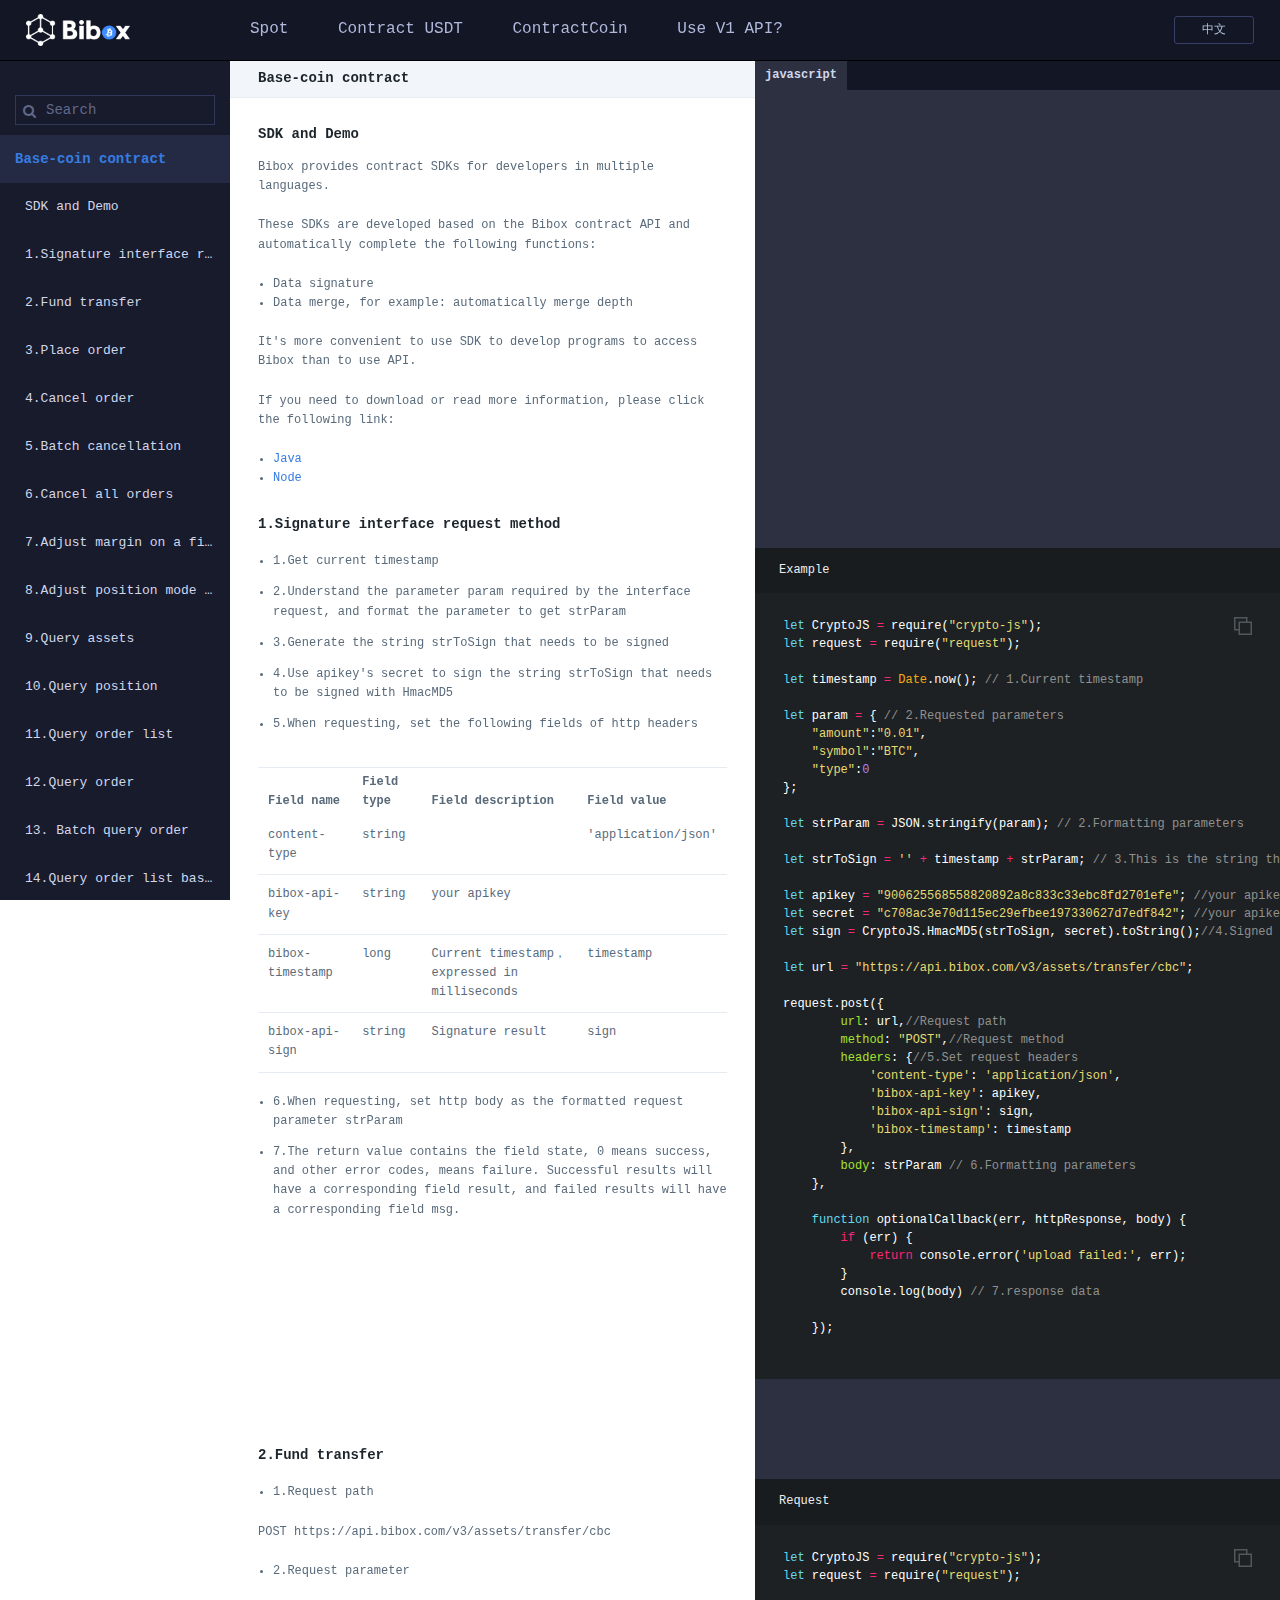
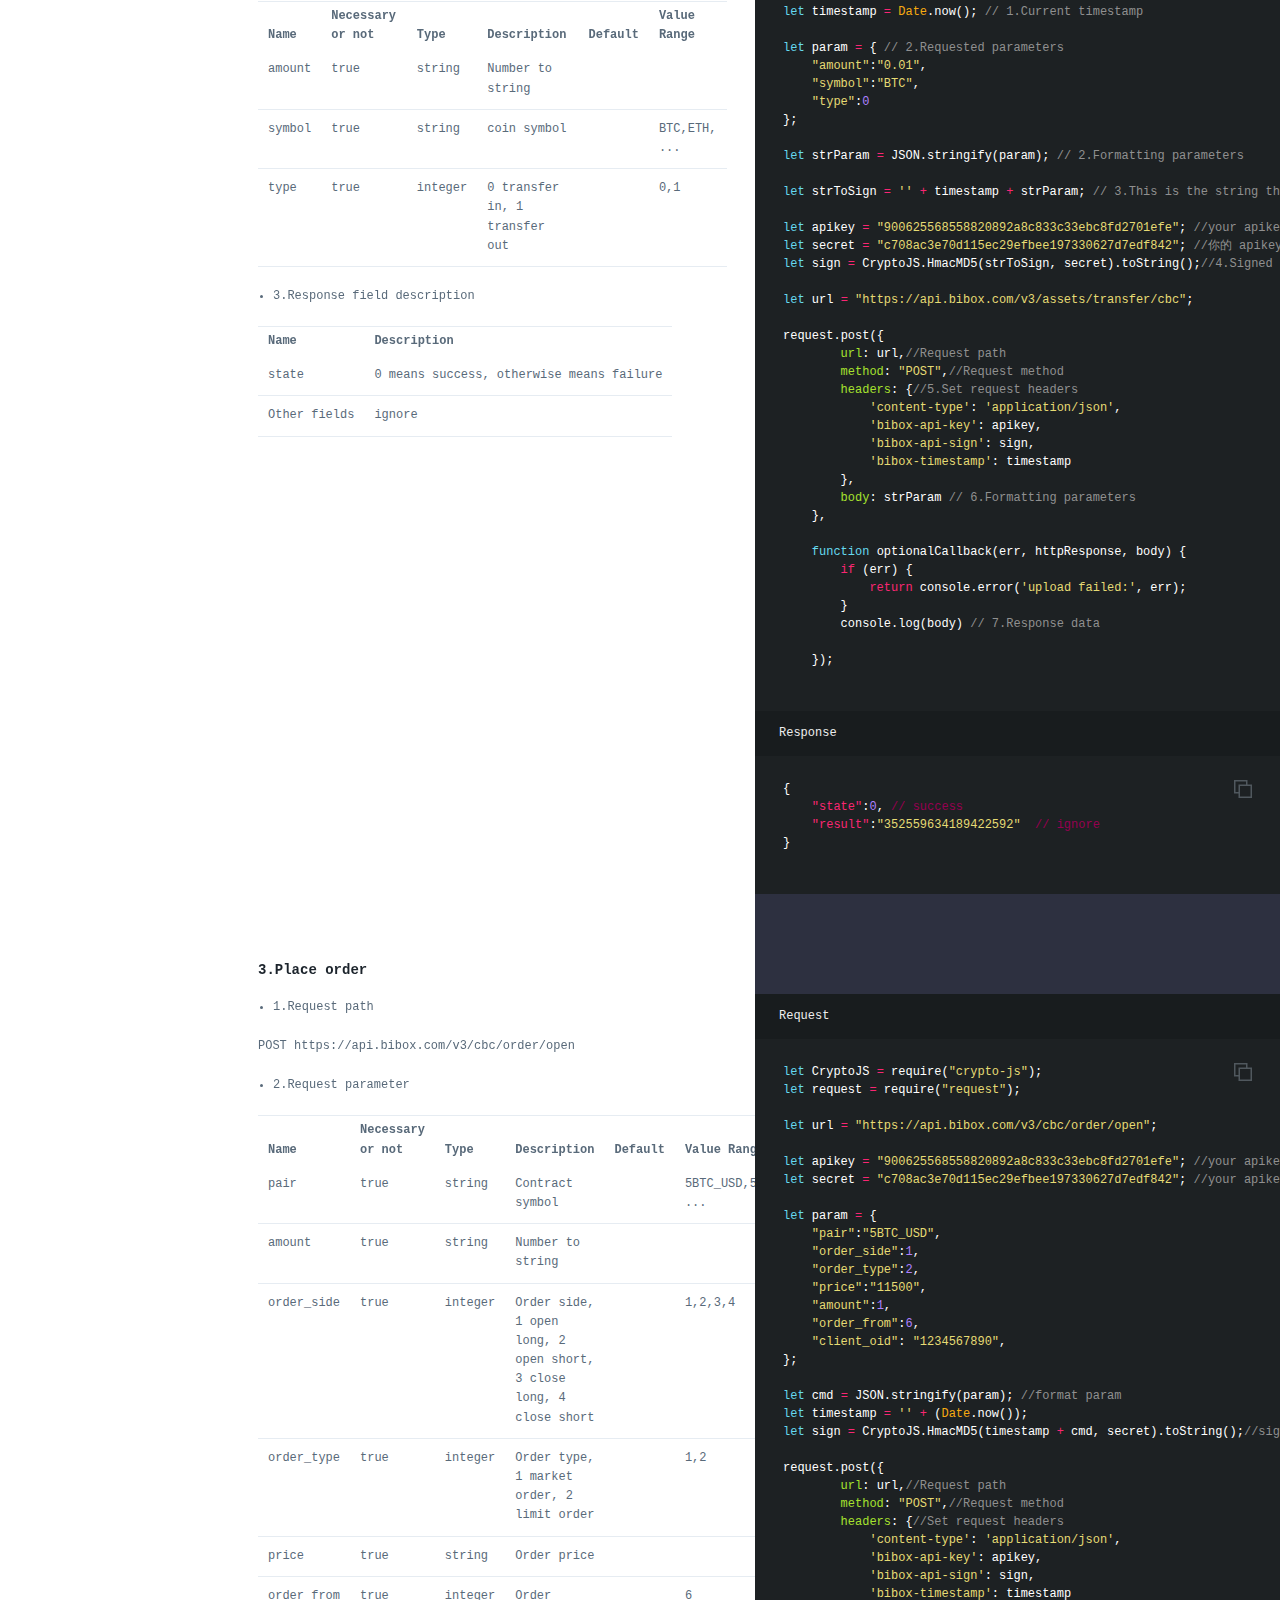
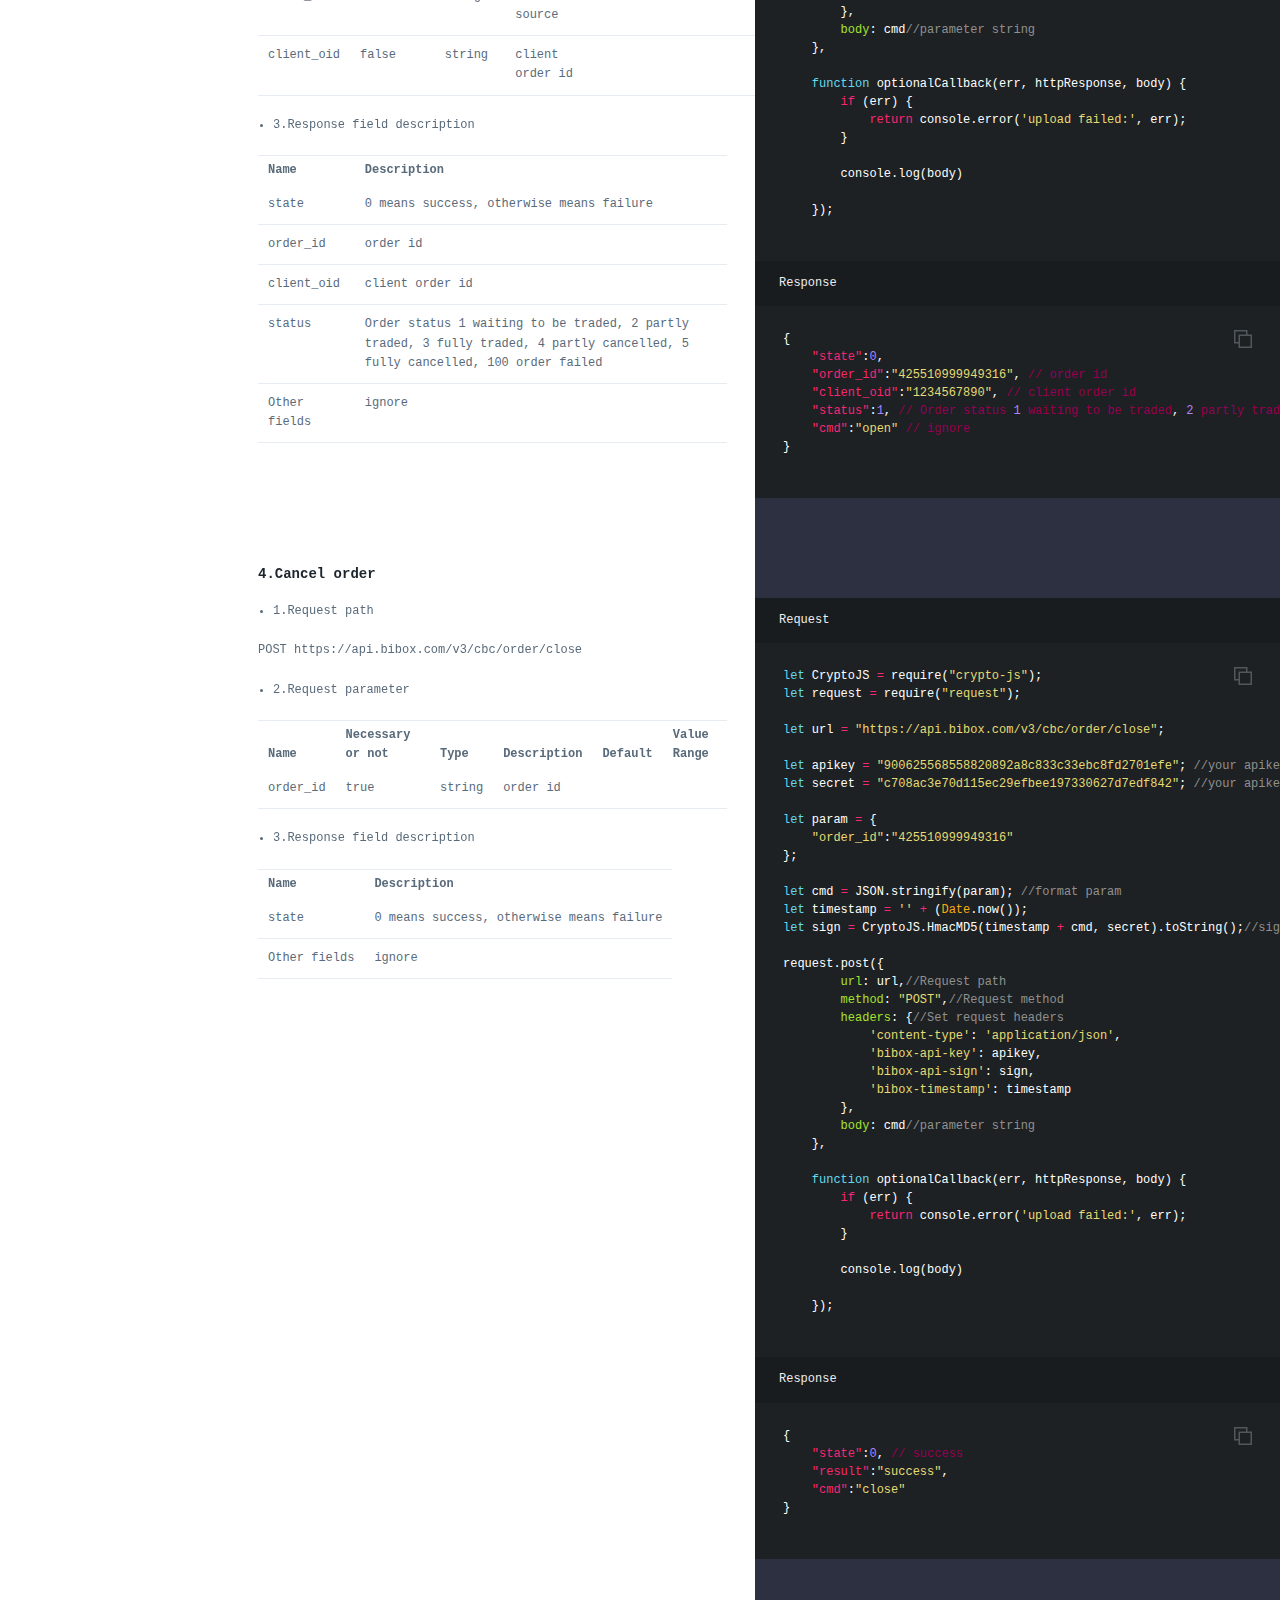
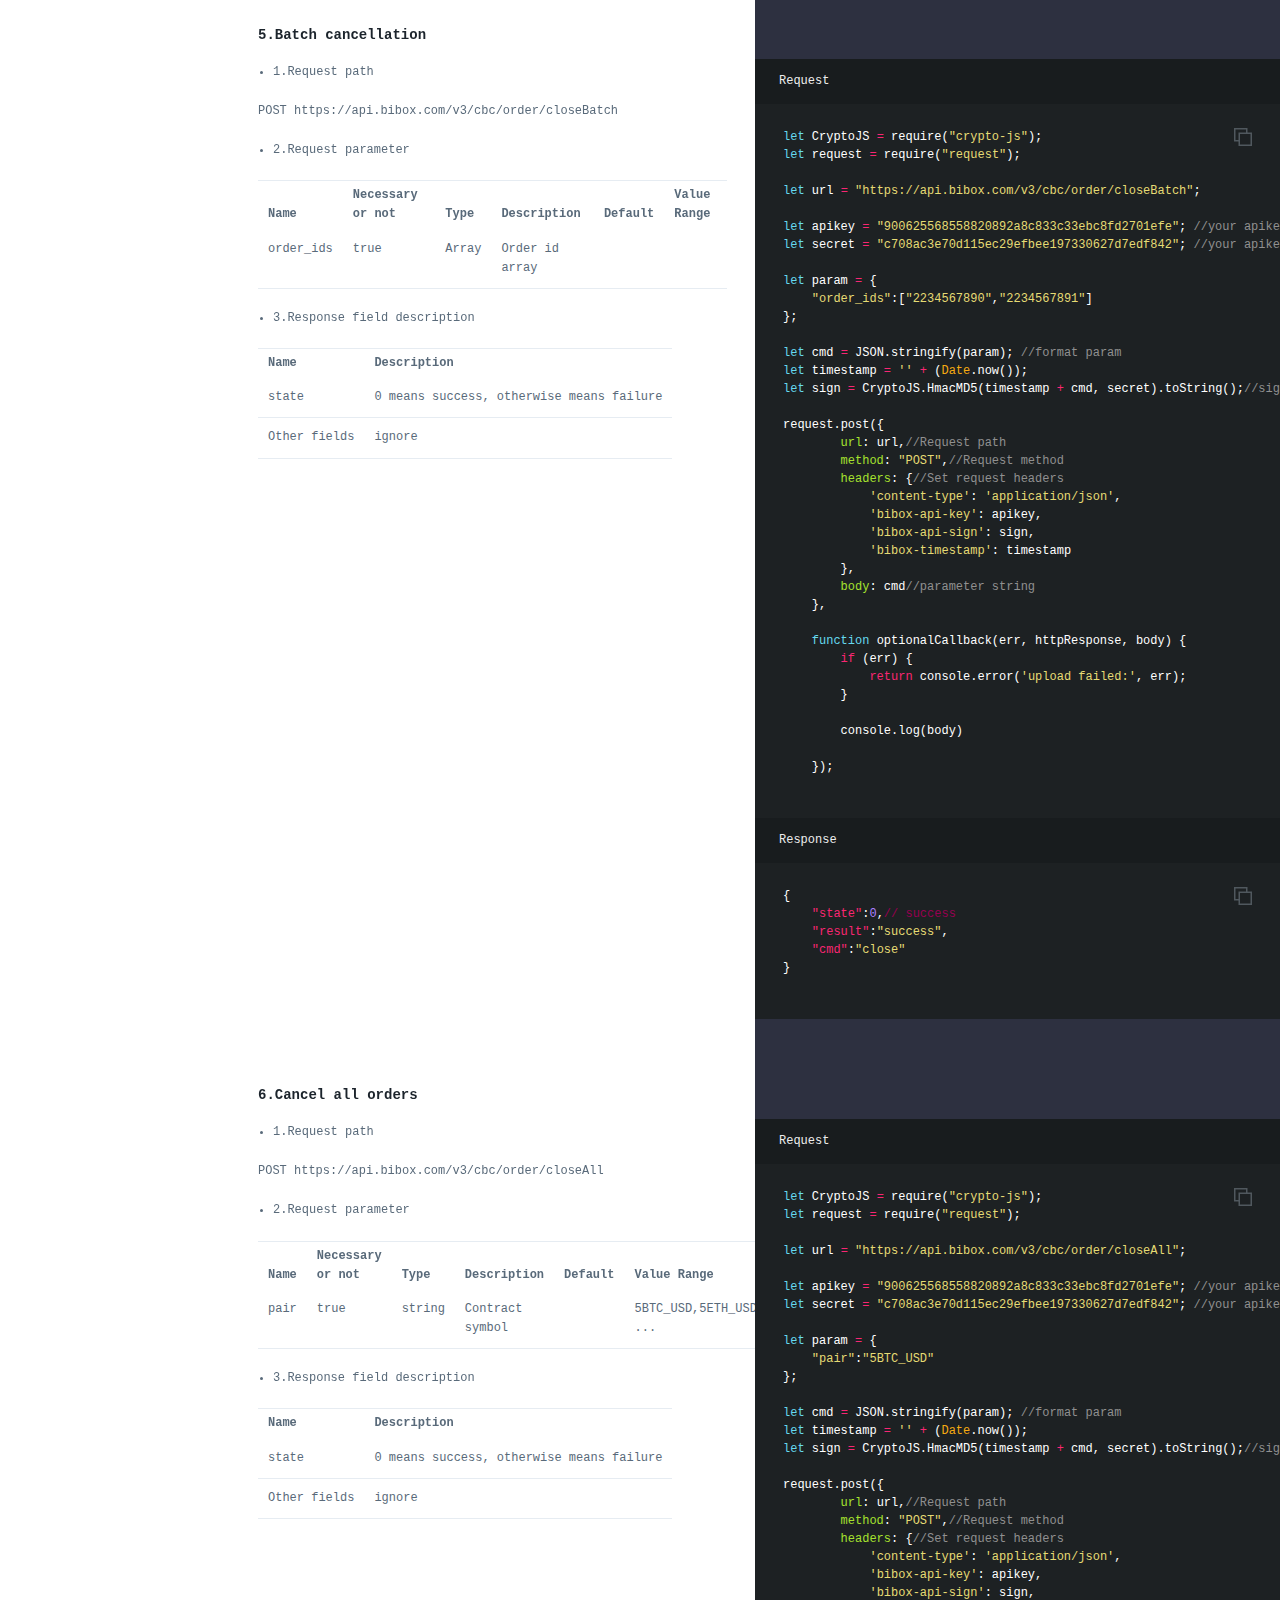
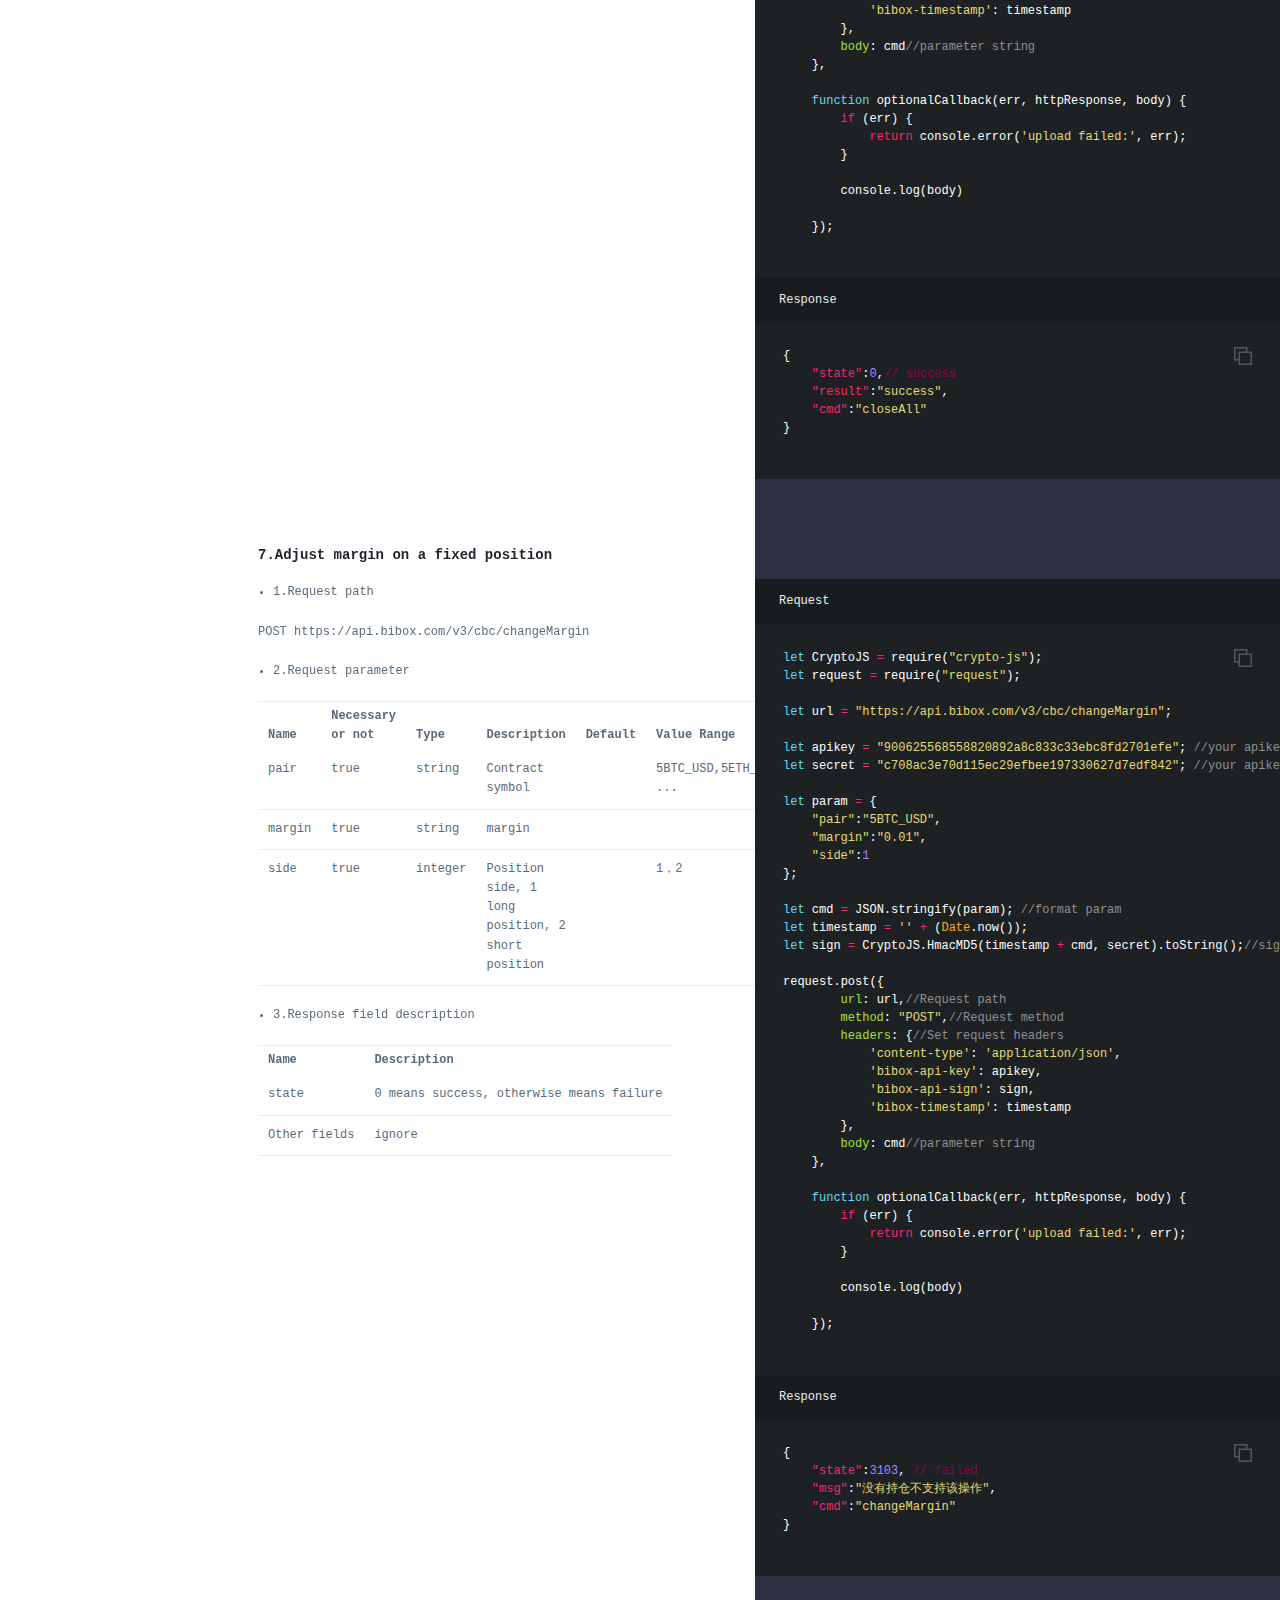
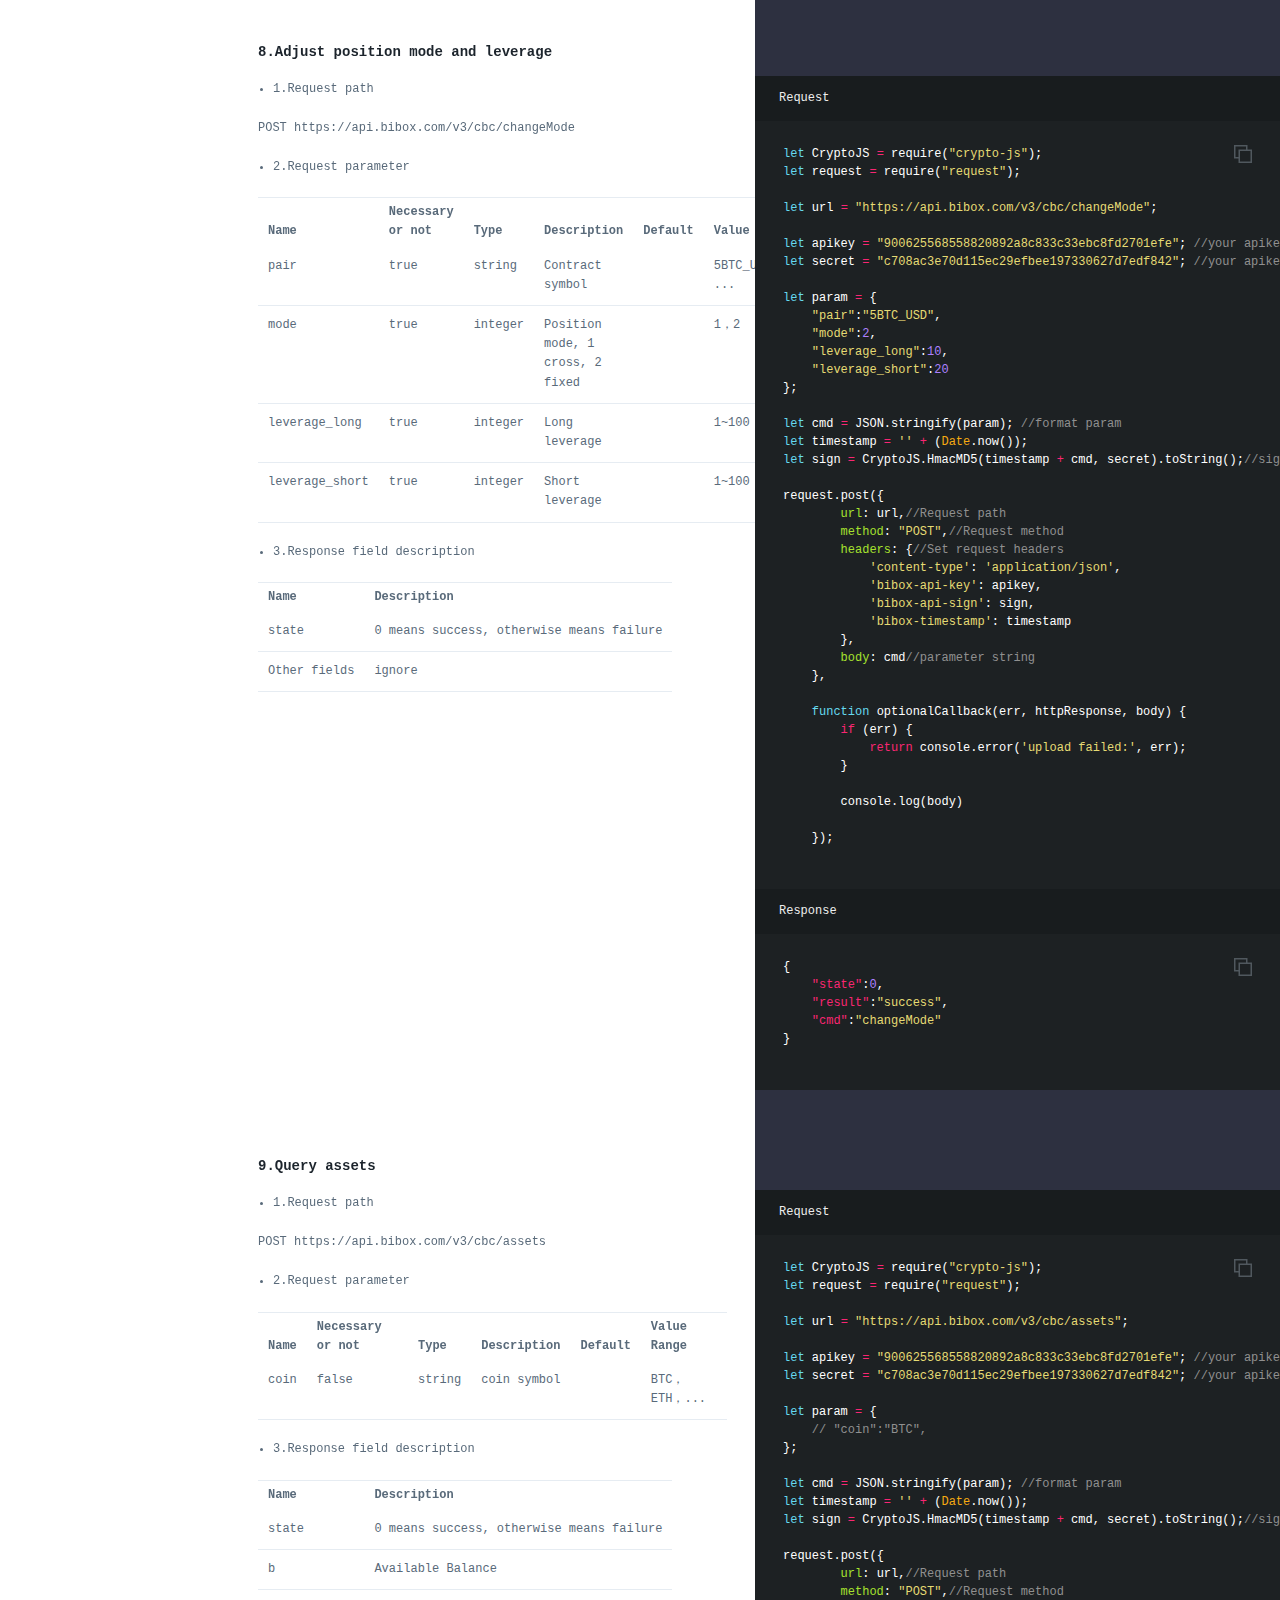
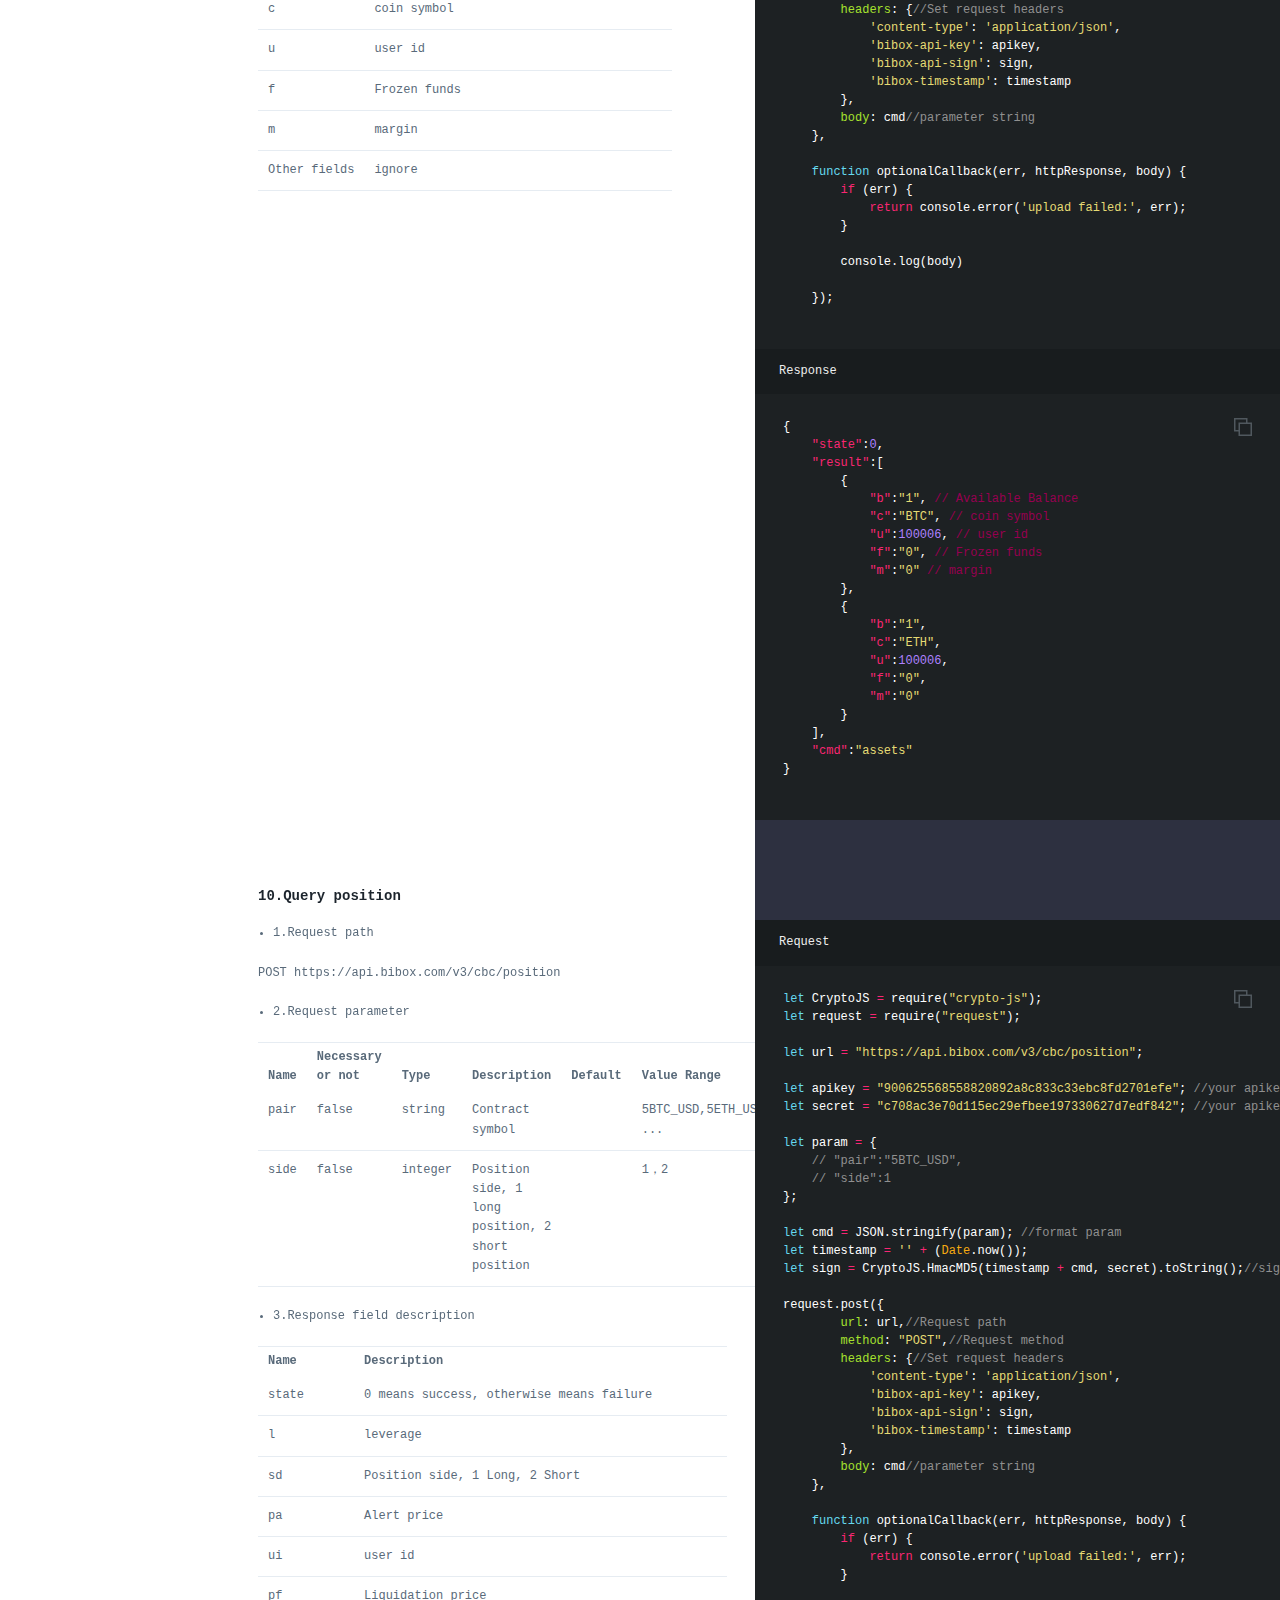
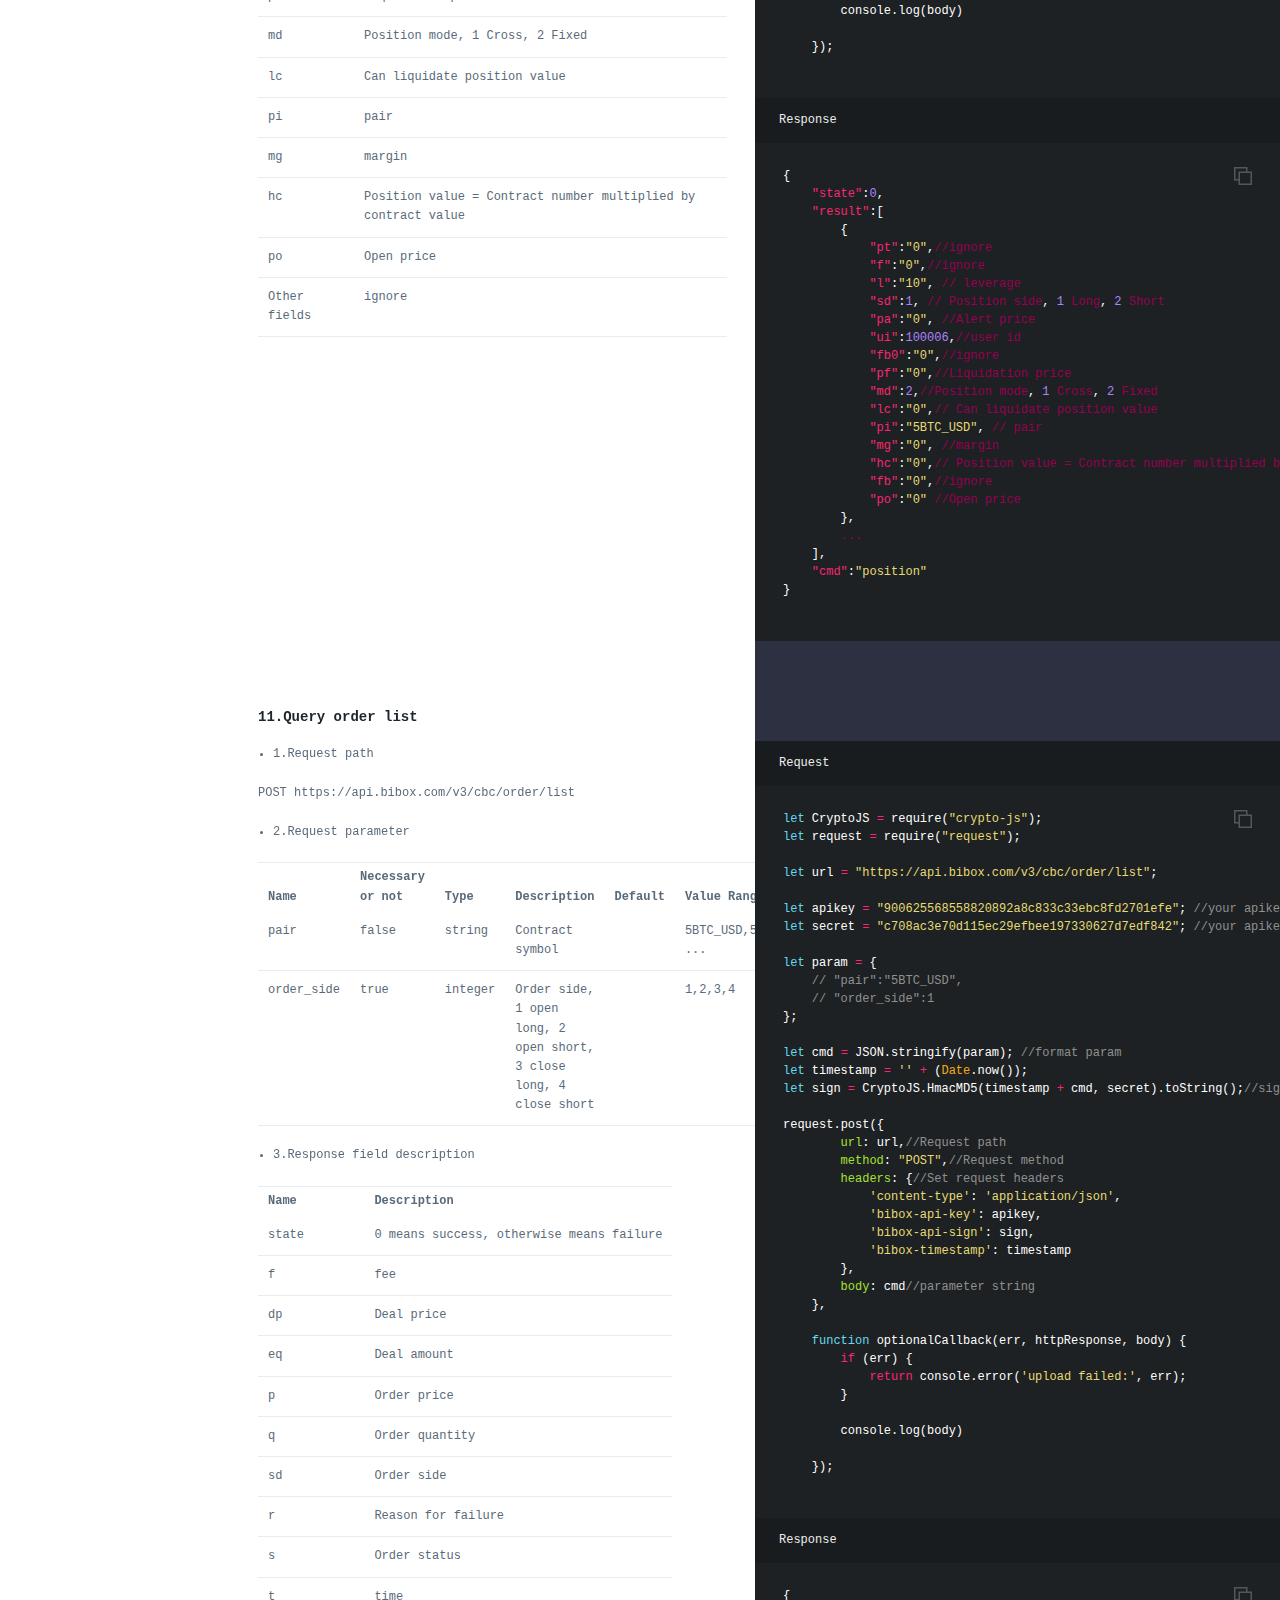
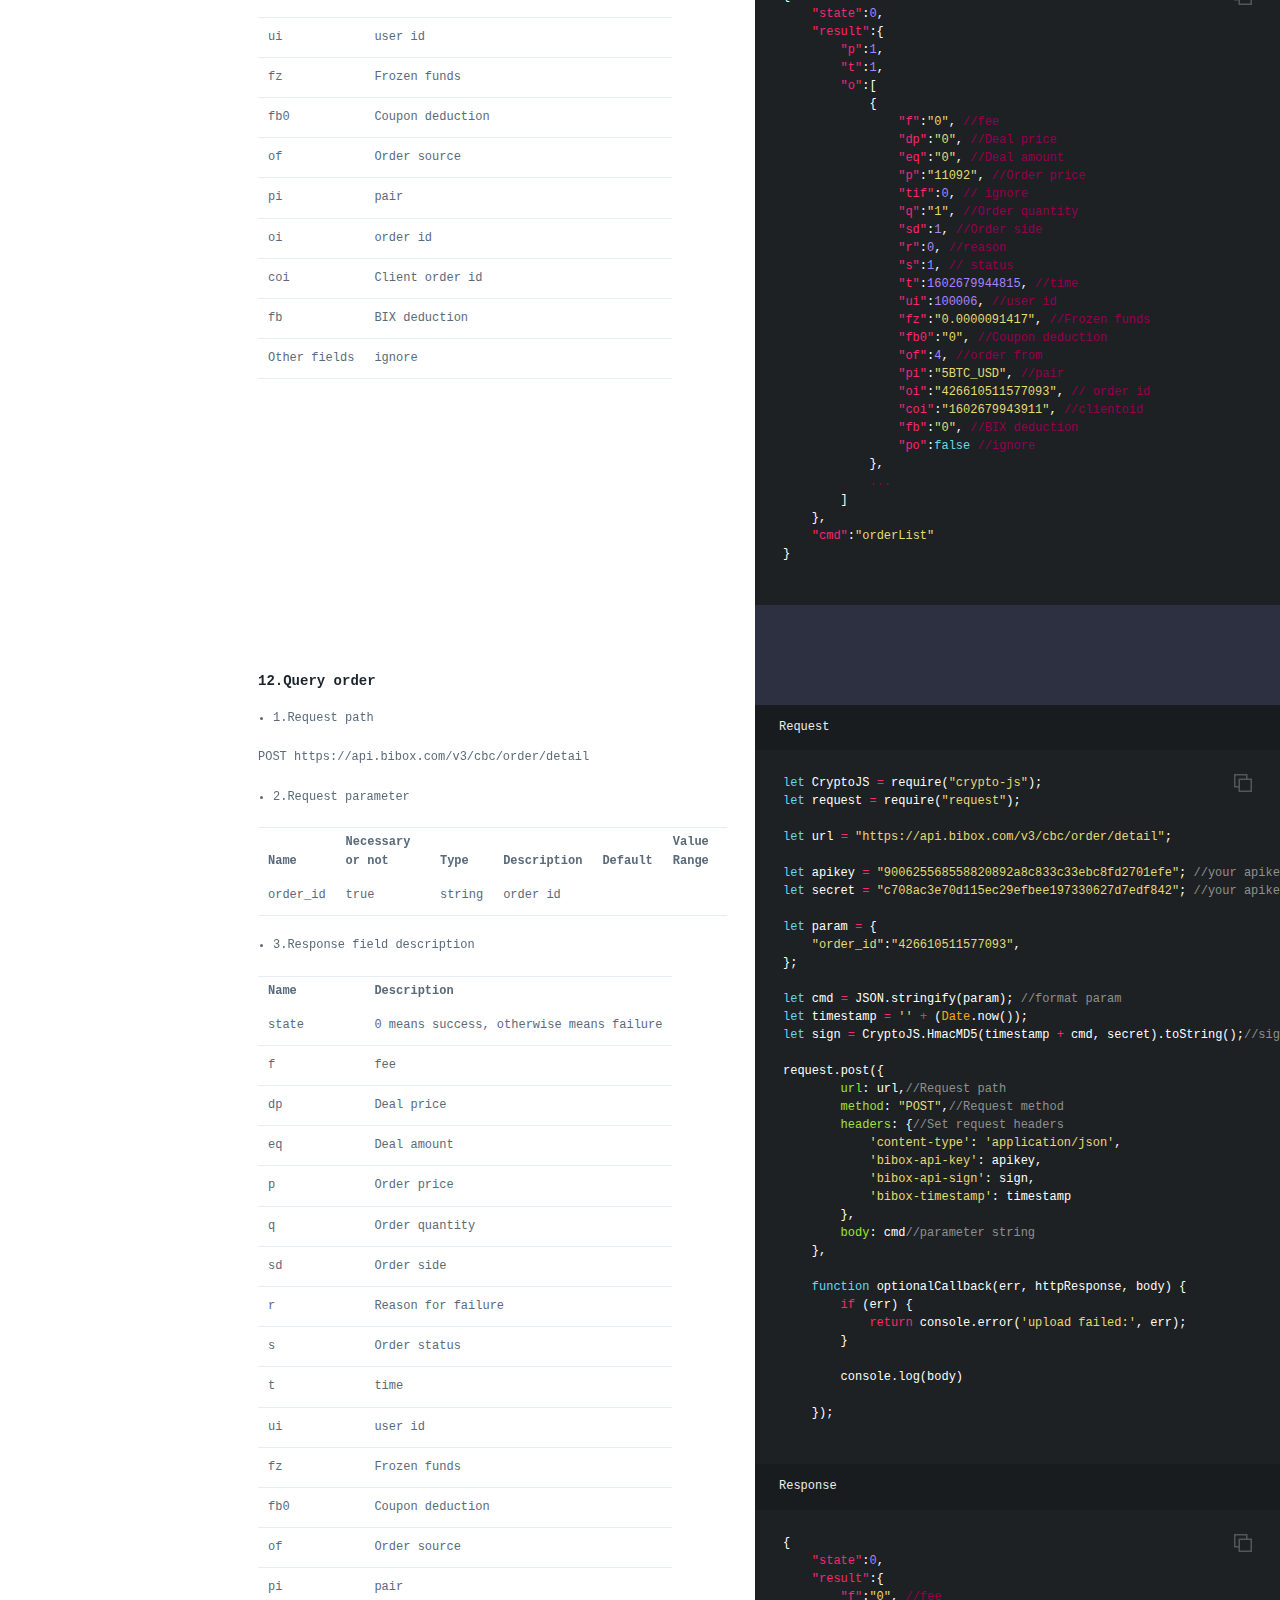
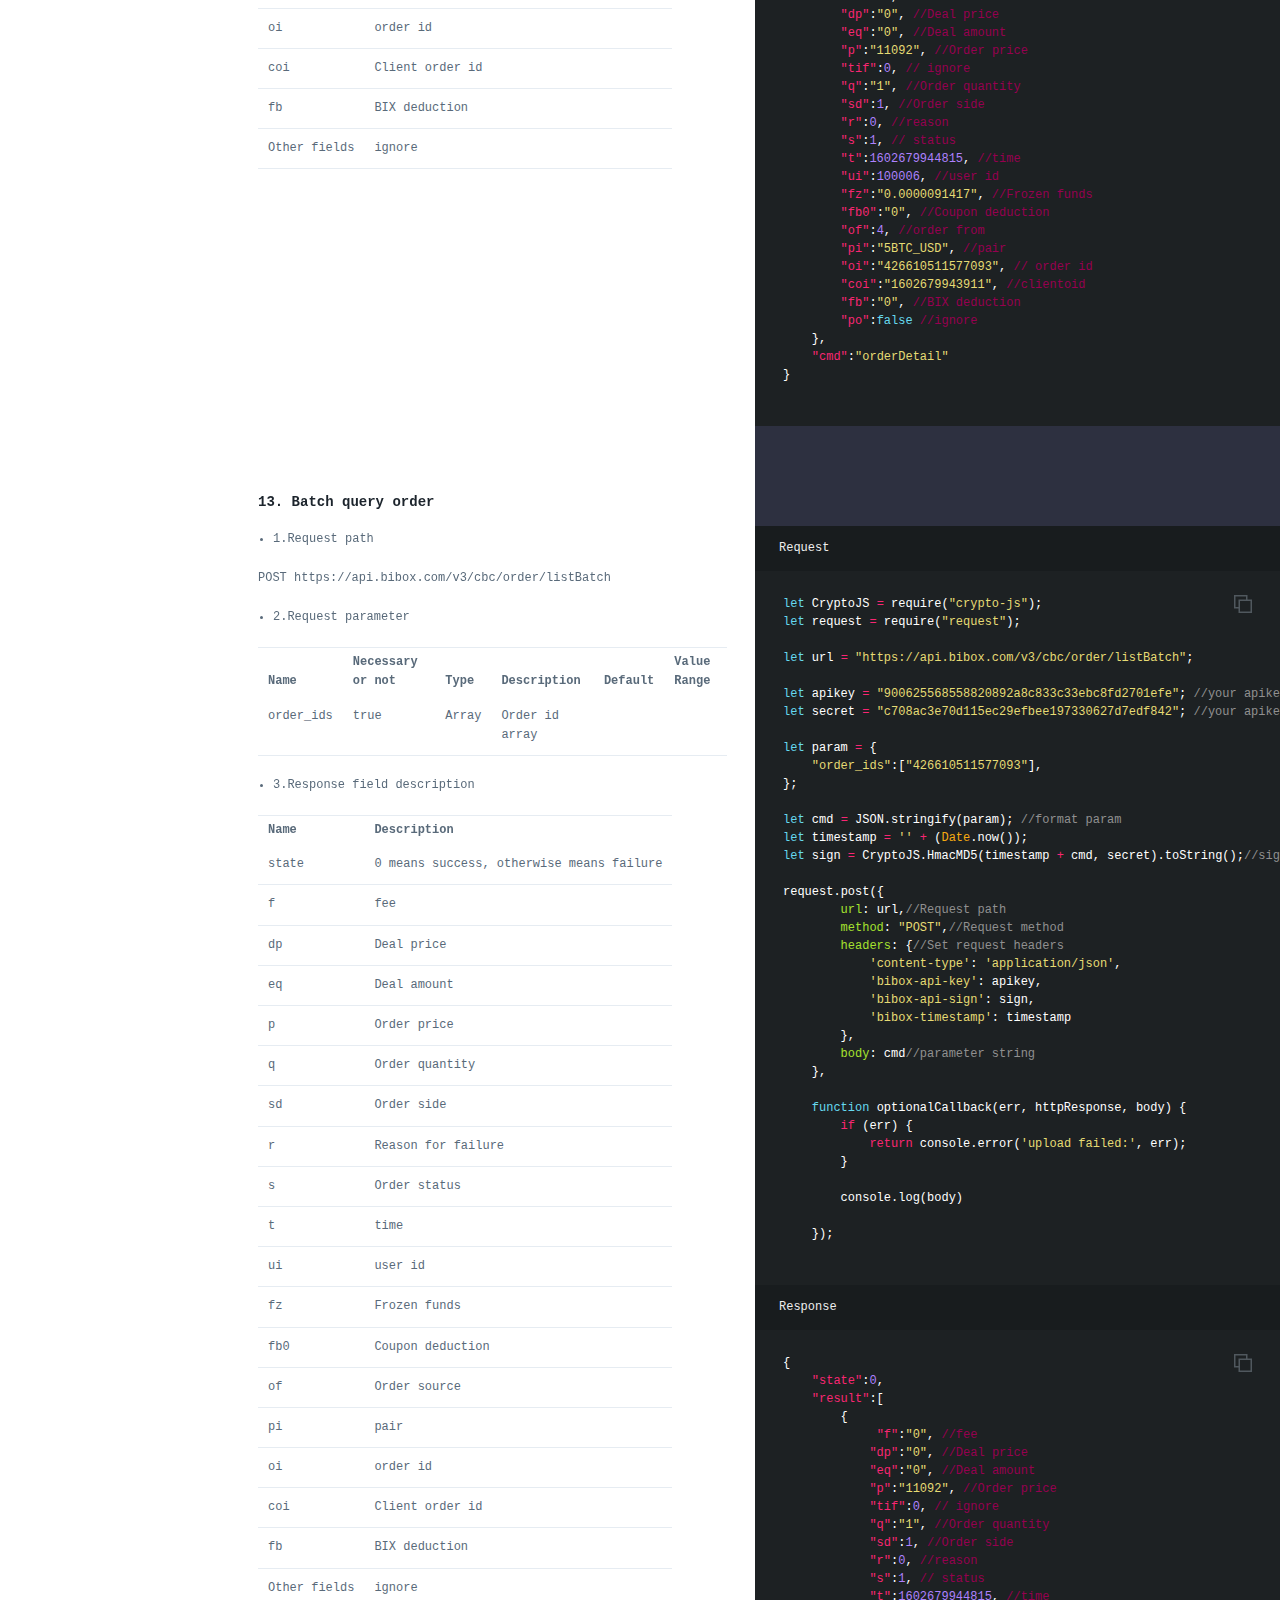
==== commit b94aaad9: "no message" ====
--- a/bc/en/index.html
+++ b/bc/en/index.html
@@ -5,7 +5,7 @@
     <meta charset="utf-8">
     <meta content="IE=edge,chrome=1" http-equiv="X-UA-Compatible">
     <meta name="viewport" content="width=device-width, initial-scale=1, maximum-scale=1">
-    <title>Bibox API文档(v3)</title>
+    <title>Bibox API documentation(v3)</title>
 
     <style media="screen">
       .highlight table td { padding: 5px; }
@@ -298,17 +298,17 @@
       <div class="flex_box">
         <img src="images/logo-5720d610.png" class="logo" alt="" />
         <div class="nav_box">
-          <span class="nav_cell nav_tab" style="display:none">
+          <span class="nav_cell nav_tab">
             <a href="/v3/spot/zh/" id="btn_spot">现货</a>
           </span>
-          <span class="nav_cell nav_tab" style="display:none">
+          <span class="nav_cell nav_tab">
             <a href="/v3/contract/zh/" id="btn_contract">U本位永续合约</a>
           </span>
           <span class="nav_cell nav_tab">
             <a href="/v3/bc/zh/" id="btn_contract_coin">币本位永续合约</a>
           </span>
           <span class="nav_cell nav_tab">
-            <a href="https://biboxcom.github.io/zh-hans/" id="btn_v1">Use V1 Api?</a>
+            <a href="https://biboxcom.github.io/zh-hans/" id="btn_v1">使用v1版本API</a>
           </span>
         </div>
       </div>
@@ -324,191 +324,215 @@
         <ul class="search-results"></ul>
       <ul id="toc" class="toc-list-h1">
           <li>
-            <a href="#8febbbfcbc" class="toc-h1 toc-link" data-title="币本位合约">币本位合约</a>
+            <a href="#base-coin-contract" class="toc-h1 toc-link" data-title="Base-coin contract">Base-coin contract</a>
               <ul class="toc-list-h2">
                   <li>
-                    <a href="#1" class="toc-h2 toc-link" data-title="1.签名接口请求方式">1.签名接口请求方式</a>
+                    <a href="#sdk-and-demo" class="toc-h2 toc-link" data-title="SDK and Demo">SDK and Demo</a>
                   </li>
                   <li>
-                    <a href="#2" class="toc-h2 toc-link" data-title="2.资金划转">2.资金划转</a>
+                    <a href="#1-signature-interface-request-method" class="toc-h2 toc-link" data-title="1.Signature interface request method">1.Signature interface request method</a>
                   </li>
                   <li>
-                    <a href="#3" class="toc-h2 toc-link" data-title="3.下单">3.下单</a>
+                    <a href="#2-fund-transfer" class="toc-h2 toc-link" data-title="2.Fund transfer">2.Fund transfer</a>
                   </li>
                   <li>
-                    <a href="#4" class="toc-h2 toc-link" data-title="4.撤单">4.撤单</a>
+                    <a href="#3-place-order" class="toc-h2 toc-link" data-title="3.Place order">3.Place order</a>
                   </li>
                   <li>
-                    <a href="#5" class="toc-h2 toc-link" data-title="5.批量撤单">5.批量撤单</a>
+                    <a href="#4-cancel-order" class="toc-h2 toc-link" data-title="4.Cancel order">4.Cancel order</a>
                   </li>
                   <li>
-                    <a href="#6" class="toc-h2 toc-link" data-title="6.全部撤单">6.全部撤单</a>
+                    <a href="#5-batch-cancellation" class="toc-h2 toc-link" data-title="5.Batch cancellation">5.Batch cancellation</a>
                   </li>
                   <li>
-                    <a href="#7" class="toc-h2 toc-link" data-title="7.逐仓调整保证金">7.逐仓调整保证金</a>
+                    <a href="#6-cancel-all-orders" class="toc-h2 toc-link" data-title="6.Cancel all orders">6.Cancel all orders</a>
                   </li>
                   <li>
-                    <a href="#8" class="toc-h2 toc-link" data-title="8.调整持仓模式及杠杆">8.调整持仓模式及杠杆</a>
+                    <a href="#7-adjust-margin-on-a-fixed-position" class="toc-h2 toc-link" data-title="7.Adjust margin on a fixed position">7.Adjust margin on a fixed position</a>
                   </li>
                   <li>
-                    <a href="#9" class="toc-h2 toc-link" data-title="9.查询资产">9.查询资产</a>
+                    <a href="#8-adjust-position-mode-and-leverage" class="toc-h2 toc-link" data-title="8.Adjust position mode and leverage">8.Adjust position mode and leverage</a>
                   </li>
                   <li>
-                    <a href="#10" class="toc-h2 toc-link" data-title="10.查询仓位">10.查询仓位</a>
+                    <a href="#9-query-assets" class="toc-h2 toc-link" data-title="9.Query assets">9.Query assets</a>
                   </li>
                   <li>
-                    <a href="#11" class="toc-h2 toc-link" data-title="11.查询订单列表">11.查询订单列表</a>
+                    <a href="#10-query-position" class="toc-h2 toc-link" data-title="10.Query position">10.Query position</a>
                   </li>
                   <li>
-                    <a href="#12" class="toc-h2 toc-link" data-title="12.查询订单">12.查询订单</a>
+                    <a href="#11-query-order-list" class="toc-h2 toc-link" data-title="11.Query order list">11.Query order list</a>
                   </li>
                   <li>
-                    <a href="#13" class="toc-h2 toc-link" data-title="13.批量查询订单列表">13.批量查询订单列表</a>
+                    <a href="#12-query-order" class="toc-h2 toc-link" data-title="12.Query order">12.Query order</a>
                   </li>
                   <li>
-                    <a href="#14-clientoid" class="toc-h2 toc-link" data-title="14.根据clientoid批量查询订单列表">14.根据clientoid批量查询订单列表</a>
+                    <a href="#13-batch-query-order" class="toc-h2 toc-link" data-title="13. Batch query order">13. Batch query order</a>
                   </li>
                   <li>
-                    <a href="#15" class="toc-h2 toc-link" data-title="15.获取服务器时间">15.获取服务器时间</a>
+                    <a href="#14-query-order-list-based-on-clientoid" class="toc-h2 toc-link" data-title="14.Query order list based on clientoid">14.Query order list based on clientoid</a>
                   </li>
                   <li>
-                    <a href="#16" class="toc-h2 toc-link" data-title="16.查询持仓变化记录">16.查询持仓变化记录</a>
+                    <a href="#15-get-server-time" class="toc-h2 toc-link" data-title="15.Get server time">15.Get server time</a>
                   </li>
                   <li>
-                    <a href="#17" class="toc-h2 toc-link" data-title="17.查询订单成交明细">17.查询订单成交明细</a>
+                    <a href="#16-qeury-position-holding-changed-records" class="toc-h2 toc-link" data-title="16.Qeury position holding changed records">16.Qeury position holding changed records</a>
                   </li>
                   <li>
-                    <a href="#18" class="toc-h2 toc-link" data-title="18.查询历史委托">18.查询历史委托</a>
+                    <a href="#17-query-order-deals-detail" class="toc-h2 toc-link" data-title="17.Query order deals detail">17.Query order deals detail</a>
                   </li>
                   <li>
-                    <a href="#19" class="toc-h2 toc-link" data-title="19.查询订单">19.查询订单</a>
+                    <a href="#18-query-historical-orders" class="toc-h2 toc-link" data-title="18.Query historical orders">18.Query historical orders</a>
                   </li>
                   <li>
-                    <a href="#20" class="toc-h2 toc-link" data-title="20.查询资金费率">20.查询资金费率</a>
+                    <a href="#19-query-order" class="toc-h2 toc-link" data-title="19.Query order">19.Query order</a>
                   </li>
                   <li>
-                    <a href="#21" class="toc-h2 toc-link" data-title="21.查询标记价格">21.查询标记价格</a>
+                    <a href="#20-qeury-fund-fee-rate" class="toc-h2 toc-link" data-title="20.Qeury fund fee rate">20.Qeury fund fee rate</a>
                   </li>
                   <li>
-                    <a href="#22" class="toc-h2 toc-link" data-title="22.查询合约基本信息">22.查询合约基本信息</a>
+                    <a href="#21-qeury-tag-price" class="toc-h2 toc-link" data-title="21.Qeury tag price">21.Qeury tag price</a>
                   </li>
                   <li>
-                    <a href="#23" class="toc-h2 toc-link" data-title="23.查询精度配置">23.查询精度配置</a>
+                    <a href="#22-query-basic-contract-information" class="toc-h2 toc-link" data-title="22.Query basic contract information">22.Query basic contract information</a>
                   </li>
                   <li>
-                    <a href="#24-k" class="toc-h2 toc-link" data-title="24.查询k线">24.查询k线</a>
+                    <a href="#23-query-accuracy-configuration" class="toc-h2 toc-link" data-title="23.Query accuracy configuration">23.Query accuracy configuration</a>
                   </li>
                   <li>
-                    <a href="#25" class="toc-h2 toc-link" data-title="25.查询合约市场深度">25.查询合约市场深度</a>
+                    <a href="#24-query-kline" class="toc-h2 toc-link" data-title="24.Query Kline">24.Query Kline</a>
                   </li>
                   <li>
-                    <a href="#26-kline" class="toc-h2 toc-link" data-title="26.订阅 Kline 数据">26.订阅 Kline 数据</a>
+                    <a href="#25-query-market-depth" class="toc-h2 toc-link" data-title="25.Query market depth">25.Query market depth</a>
                   </li>
                   <li>
-                    <a href="#27" class="toc-h2 toc-link" data-title="27.订阅标记价格">27.订阅标记价格</a>
+                    <a href="#26-subscription-to-kline" class="toc-h2 toc-link" data-title="26.Subscription to Kline">26.Subscription to Kline</a>
                   </li>
                   <li>
-                    <a href="#28" class="toc-h2 toc-link" data-title="28.订阅深度">28.订阅深度</a>
+                    <a href="#27-subscription-to-tag-price" class="toc-h2 toc-link" data-title="27.Subscription to Tag price">27.Subscription to Tag price</a>
                   </li>
                   <li>
-                    <a href="#29" class="toc-h2 toc-link" data-title="29.订阅成交记录">29.订阅成交记录</a>
+                    <a href="#28-subscription-to-market-depth" class="toc-h2 toc-link" data-title="28.Subscription to Market depth">28.Subscription to Market depth</a>
                   </li>
                   <li>
-                    <a href="#30" class="toc-h2 toc-link" data-title="30.订阅最新成交价">30.订阅最新成交价</a>
+                    <a href="#29-subscription-to-deals-detail" class="toc-h2 toc-link" data-title="29.Subscription to deals detail">29.Subscription to deals detail</a>
                   </li>
                   <li>
-                    <a href="#31" class="toc-h2 toc-link" data-title="31.订阅用户数据方法">31.订阅用户数据方法</a>
+                    <a href="#30-subscription-to-ticker" class="toc-h2 toc-link" data-title="30.Subscription to ticker">30.Subscription to ticker</a>
                   </li>
                   <li>
-                    <a href="#32" class="toc-h2 toc-link" data-title="32.订阅用户数据解析资产">32.订阅用户数据解析资产</a>
+                    <a href="#31-subscription-to-user-data" class="toc-h2 toc-link" data-title="31.Subscription to user data">31.Subscription to user data</a>
                   </li>
                   <li>
-                    <a href="#33" class="toc-h2 toc-link" data-title="33.订阅用户数据解析仓位">33.订阅用户数据解析仓位</a>
+                    <a href="#32-get-assets-from-subscribed-user-data" class="toc-h2 toc-link" data-title="32.Get assets from subscribed user data">32.Get assets from subscribed user data</a>
                   </li>
                   <li>
-                    <a href="#34" class="toc-h2 toc-link" data-title="34.订阅用户数据解析挂单">34.订阅用户数据解析挂单</a>
+                    <a href="#33-get-position-from-subscribed-user-data" class="toc-h2 toc-link" data-title="33.Get position from subscribed user data">33.Get position from subscribed user data</a>
                   </li>
                   <li>
-                    <a href="#35" class="toc-h2 toc-link" data-title="35.订阅用户数据解析成交明细">35.订阅用户数据解析成交明细</a>
+                    <a href="#34-get-order-from-subscribed-user-data" class="toc-h2 toc-link" data-title="34.Get order from subscribed user data">34.Get order from subscribed user data</a>
                   </li>
                   <li>
-                    <a href="#36" class="toc-h2 toc-link" data-title="36.订阅用户数据解析持仓被动变化信息">36.订阅用户数据解析持仓被动变化信息</a>
+                    <a href="#35-get-deals-detail-from-subscribed-user-data" class="toc-h2 toc-link" data-title="35.Get deals detail from subscribed user data">35.Get deals detail from subscribed user data</a>
+                  </li>
+                  <li>
+                    <a href="#36-get-passive-changes-in-positions-from-subscribed-user-data" class="toc-h2 toc-link" data-title="36.Get passive changes in positions from subscribed user data">36.Get passive changes in positions from subscribed user data</a>
                   </li>
               </ul>
           </li>
           <li>
             <a href="#errors" class="toc-h1 toc-link" data-title="Errors">Errors</a>
+              <ul class="toc-list-h2">
+                  <li>
+                    <a href="#e08c1d4f9a" class="toc-h2 toc-link" data-title="错误码">错误码</a>
+                  </li>
+              </ul>
           </li>
       </ul>
         <ul class="toc-footer">
-            <li><a href='https://www.bibox.com'>开始交易</a></li>
+            <li><a href='https://www.bibox.com'>Start trading</a></li>
         </ul>
     </div>
     <div class="page-wrapper">
       <div class="dark-box"></div>
       <div class="content">
-        <h1 id='8febbbfcbc'>币本位合约</h1>
-<p>这是币本位合约api文档。</p>
-<h2 id='1'>1.签名接口请求方式</h2>
+        <h1 id='base-coin-contract'>Base-coin contract</h1><h2 id='sdk-and-demo'>SDK and Demo</h2>
+<p>Bibox provides contract SDKs for developers in multiple languages.</p>
+
+<p>These SDKs are developed based on the Bibox contract API and automatically complete the following functions:</p>
+
+<ul>
+<li>Data signature</li>
+<li>Data merge, for example: automatically merge depth</li>
+</ul>
+
+<p>It&#39;s more convenient to use SDK to develop programs to access Bibox than to use API.</p>
+
+<p>If you need to download or read more information, please click the following link:</p>
+
+<ul>
+<li><a href="https://github.com/Biboxcom/futures_java">Java</a></li>
+<li><a href="https://github.com/Biboxcom/futures_nodejs">Node</a></li>
+</ul>
+<h2 id='1-signature-interface-request-method'>1.Signature interface request method</h2>
 <blockquote>
-<p>完整例子</p>
+<p>Example</p>
 </blockquote>
 <div class="highlight"><pre class="highlight javascript tab-javascript"><code><span class="kd">let</span> <span class="nx">CryptoJS</span> <span class="o">=</span> <span class="nx">require</span><span class="p">(</span><span class="dl">"</span><span class="s2">crypto-js</span><span class="dl">"</span><span class="p">);</span>
 <span class="kd">let</span> <span class="nx">request</span> <span class="o">=</span> <span class="nx">require</span><span class="p">(</span><span class="dl">"</span><span class="s2">request</span><span class="dl">"</span><span class="p">);</span>
 
-<span class="kd">let</span> <span class="nx">timestamp</span> <span class="o">=</span> <span class="nb">Date</span><span class="p">.</span><span class="nx">now</span><span class="p">();</span> <span class="c1">// 1.当前时间戳</span>
-
-<span class="kd">let</span> <span class="nx">param</span> <span class="o">=</span> <span class="p">{</span> <span class="c1">// 2.请求的参数</span>
+<span class="kd">let</span> <span class="nx">timestamp</span> <span class="o">=</span> <span class="nb">Date</span><span class="p">.</span><span class="nx">now</span><span class="p">();</span> <span class="c1">// 1.Current timestamp</span>
+
+<span class="kd">let</span> <span class="nx">param</span> <span class="o">=</span> <span class="p">{</span> <span class="c1">// 2.Requested parameters</span>
     <span class="dl">"</span><span class="s2">amount</span><span class="dl">"</span><span class="p">:</span><span class="dl">"</span><span class="s2">0.01</span><span class="dl">"</span><span class="p">,</span>
     <span class="dl">"</span><span class="s2">symbol</span><span class="dl">"</span><span class="p">:</span><span class="dl">"</span><span class="s2">BTC</span><span class="dl">"</span><span class="p">,</span>
     <span class="dl">"</span><span class="s2">type</span><span class="dl">"</span><span class="p">:</span><span class="mi">0</span>
 <span class="p">};</span>
 
-<span class="kd">let</span> <span class="nx">strParam</span> <span class="o">=</span> <span class="nx">JSON</span><span class="p">.</span><span class="nx">stringify</span><span class="p">(</span><span class="nx">param</span><span class="p">);</span> <span class="c1">// 2.格式化参数</span>
-
-<span class="kd">let</span> <span class="nx">strToSign</span> <span class="o">=</span> <span class="dl">''</span> <span class="o">+</span> <span class="nx">timestamp</span> <span class="o">+</span> <span class="nx">strParam</span><span class="p">;</span> <span class="c1">// 3.这就是需要签名的字符串</span>
+<span class="kd">let</span> <span class="nx">strParam</span> <span class="o">=</span> <span class="nx">JSON</span><span class="p">.</span><span class="nx">stringify</span><span class="p">(</span><span class="nx">param</span><span class="p">);</span> <span class="c1">// 2.Formatting parameters</span>
+
+<span class="kd">let</span> <span class="nx">strToSign</span> <span class="o">=</span> <span class="dl">''</span> <span class="o">+</span> <span class="nx">timestamp</span> <span class="o">+</span> <span class="nx">strParam</span><span class="p">;</span> <span class="c1">// 3.This is the string that needs to be signed</span>
 
 <span class="kd">let</span> <span class="nx">apikey</span> <span class="o">=</span> <span class="dl">"</span><span class="s2">900625568558820892a8c833c33ebc8fd2701efe</span><span class="dl">"</span><span class="p">;</span> <span class="c1">//your apikey</span>
-<span class="kd">let</span> <span class="nx">secret</span> <span class="o">=</span> <span class="dl">"</span><span class="s2">c708ac3e70d115ec29efbee197330627d7edf842</span><span class="dl">"</span><span class="p">;</span> <span class="c1">//你的 apikey 密码</span>
-<span class="kd">let</span> <span class="nx">sign</span> <span class="o">=</span> <span class="nx">CryptoJS</span><span class="p">.</span><span class="nx">HmacMD5</span><span class="p">(</span><span class="nx">strToSign</span><span class="p">,</span> <span class="nx">secret</span><span class="p">).</span><span class="nx">toString</span><span class="p">();</span><span class="c1">//4.签名后的结果</span>
+<span class="kd">let</span> <span class="nx">secret</span> <span class="o">=</span> <span class="dl">"</span><span class="s2">c708ac3e70d115ec29efbee197330627d7edf842</span><span class="dl">"</span><span class="p">;</span> <span class="c1">//your apikey secret</span>
+<span class="kd">let</span> <span class="nx">sign</span> <span class="o">=</span> <span class="nx">CryptoJS</span><span class="p">.</span><span class="nx">HmacMD5</span><span class="p">(</span><span class="nx">strToSign</span><span class="p">,</span> <span class="nx">secret</span><span class="p">).</span><span class="nx">toString</span><span class="p">();</span><span class="c1">//4.Signed result</span>
 
 <span class="kd">let</span> <span class="nx">url</span> <span class="o">=</span> <span class="dl">"</span><span class="s2">https://api.bibox.com/v3/assets/transfer/cbc</span><span class="dl">"</span><span class="p">;</span>
 
 <span class="nx">request</span><span class="p">.</span><span class="nx">post</span><span class="p">({</span>
-        <span class="na">url</span><span class="p">:</span> <span class="nx">url</span><span class="p">,</span><span class="c1">//请求路径</span>
-        <span class="na">method</span><span class="p">:</span> <span class="dl">"</span><span class="s2">POST</span><span class="dl">"</span><span class="p">,</span><span class="c1">//请求方式</span>
-        <span class="na">headers</span><span class="p">:</span> <span class="p">{</span><span class="c1">//5.设置请求头</span>
+        <span class="na">url</span><span class="p">:</span> <span class="nx">url</span><span class="p">,</span><span class="c1">//Request path</span>
+        <span class="na">method</span><span class="p">:</span> <span class="dl">"</span><span class="s2">POST</span><span class="dl">"</span><span class="p">,</span><span class="c1">//Request method</span>
+        <span class="na">headers</span><span class="p">:</span> <span class="p">{</span><span class="c1">//5.Set request headers</span>
             <span class="dl">'</span><span class="s1">content-type</span><span class="dl">'</span><span class="p">:</span> <span class="dl">'</span><span class="s1">application/json</span><span class="dl">'</span><span class="p">,</span>
             <span class="dl">'</span><span class="s1">bibox-api-key</span><span class="dl">'</span><span class="p">:</span> <span class="nx">apikey</span><span class="p">,</span>
             <span class="dl">'</span><span class="s1">bibox-api-sign</span><span class="dl">'</span><span class="p">:</span> <span class="nx">sign</span><span class="p">,</span>
             <span class="dl">'</span><span class="s1">bibox-timestamp</span><span class="dl">'</span><span class="p">:</span> <span class="nx">timestamp</span>
         <span class="p">},</span>
-        <span class="na">body</span><span class="p">:</span> <span class="nx">strParam</span> <span class="c1">// 6.格式化参数</span>
+        <span class="na">body</span><span class="p">:</span> <span class="nx">strParam</span> <span class="c1">// 6.Formatting parameters</span>
     <span class="p">},</span>
 
     <span class="kd">function</span> <span class="nx">optionalCallback</span><span class="p">(</span><span class="nx">err</span><span class="p">,</span> <span class="nx">httpResponse</span><span class="p">,</span> <span class="nx">body</span><span class="p">)</span> <span class="p">{</span>
         <span class="k">if</span> <span class="p">(</span><span class="nx">err</span><span class="p">)</span> <span class="p">{</span>
             <span class="k">return</span> <span class="nx">console</span><span class="p">.</span><span class="nx">error</span><span class="p">(</span><span class="dl">'</span><span class="s1">upload failed:</span><span class="dl">'</span><span class="p">,</span> <span class="nx">err</span><span class="p">);</span>
         <span class="p">}</span>
-        <span class="nx">console</span><span class="p">.</span><span class="nx">log</span><span class="p">(</span><span class="nx">body</span><span class="p">)</span> <span class="c1">// 7.返回值</span>
+        <span class="nx">console</span><span class="p">.</span><span class="nx">log</span><span class="p">(</span><span class="nx">body</span><span class="p">)</span> <span class="c1">// 7.response data</span>
 
     <span class="p">});</span>
 
 </code></pre></div>
 <ul>
-<li><p>1.获取当前时间戳timestamp</p></li>
-<li><p>2.了解接口请求需要的参数param，并格式化参数，得出strParam</p></li>
-<li><p>3.根据生成需要签名的字符串strToSign</p></li>
-<li><p>4.用apikey的密码secret，对需要签名的字符串strToSign进行 HmacMD5 加密签名</p></li>
-<li><p>5.请求的时候，设置http headers 的以下字段</p></li>
-</ul>
-
-<table><thead>
-<tr>
-<th>字段名</th>
-<th>类型</th>
-<th>描述</th>
-<th>取值</th>
+<li><p>1.Get current timestamp</p></li>
+<li><p>2.Understand the parameter param required by the interface request, and format the parameter to get strParam</p></li>
+<li><p>3.Generate the string strToSign that needs to be signed</p></li>
+<li><p>4.Use apikey&#39;s secret to sign the string strToSign that needs to be signed with HmacMD5</p></li>
+<li><p>5.When requesting, set the following fields of http headers</p></li>
+</ul>
+
+<table><thead>
+<tr>
+<th>Field name</th>
+<th>Field type</th>
+<th>Field description</th>
+<th>Field value</th>
 </tr>
 </thead><tbody>
 <tr>
@@ -520,98 +544,98 @@
 <tr>
 <td>bibox-api-key</td>
 <td>string</td>
-<td>你的apikey</td>
+<td>your apikey</td>
 <td></td>
 </tr>
 <tr>
 <td>bibox-timestamp</td>
 <td>long</td>
-<td>当前时间戳，用毫秒表示</td>
+<td>Current timestamp，expressed in milliseconds</td>
 <td>timestamp</td>
 </tr>
 <tr>
 <td>bibox-api-sign</td>
 <td>string</td>
-<td>签名结果</td>
+<td>Signature result</td>
 <td>sign</td>
 </tr>
 </tbody></table>
 
 <ul>
-<li><p>6.请求的时候，设置 http body 为格式化后的请求参数 strParam </p></li>
-<li><p>7.返回值含有字段state, 0表示成功, 其他错误码, 表示失败。成功的结果会有对应的字段result，失败的结果会有对应的字段msg。</p></li>
-</ul>
-<h2 id='2'>2.资金划转</h2>
+<li><p>6.When requesting, set http body as the formatted request parameter strParam </p></li>
+<li><p>7.The return value contains the field state, 0 means success, and other error codes, means failure. Successful results will have a corresponding field result, and failed results will have a corresponding field msg.</p></li>
+</ul>
+<h2 id='2-fund-transfer'>2.Fund transfer</h2>
 <blockquote>
 <p>Request</p>
 </blockquote>
 <div class="highlight"><pre class="highlight javascript tab-javascript"><code><span class="kd">let</span> <span class="nx">CryptoJS</span> <span class="o">=</span> <span class="nx">require</span><span class="p">(</span><span class="dl">"</span><span class="s2">crypto-js</span><span class="dl">"</span><span class="p">);</span>
 <span class="kd">let</span> <span class="nx">request</span> <span class="o">=</span> <span class="nx">require</span><span class="p">(</span><span class="dl">"</span><span class="s2">request</span><span class="dl">"</span><span class="p">);</span>
 
-<span class="kd">let</span> <span class="nx">timestamp</span> <span class="o">=</span> <span class="nb">Date</span><span class="p">.</span><span class="nx">now</span><span class="p">();</span> <span class="c1">// 1.当前时间戳</span>
-
-<span class="kd">let</span> <span class="nx">param</span> <span class="o">=</span> <span class="p">{</span> <span class="c1">// 2.请求的参数</span>
+<span class="kd">let</span> <span class="nx">timestamp</span> <span class="o">=</span> <span class="nb">Date</span><span class="p">.</span><span class="nx">now</span><span class="p">();</span> <span class="c1">// 1.Current timestamp</span>
+
+<span class="kd">let</span> <span class="nx">param</span> <span class="o">=</span> <span class="p">{</span> <span class="c1">// 2.Requested parameters</span>
     <span class="dl">"</span><span class="s2">amount</span><span class="dl">"</span><span class="p">:</span><span class="dl">"</span><span class="s2">0.01</span><span class="dl">"</span><span class="p">,</span>
     <span class="dl">"</span><span class="s2">symbol</span><span class="dl">"</span><span class="p">:</span><span class="dl">"</span><span class="s2">BTC</span><span class="dl">"</span><span class="p">,</span>
     <span class="dl">"</span><span class="s2">type</span><span class="dl">"</span><span class="p">:</span><span class="mi">0</span>
 <span class="p">};</span>
 
-<span class="kd">let</span> <span class="nx">strParam</span> <span class="o">=</span> <span class="nx">JSON</span><span class="p">.</span><span class="nx">stringify</span><span class="p">(</span><span class="nx">param</span><span class="p">);</span> <span class="c1">// 2.格式化参数</span>
-
-<span class="kd">let</span> <span class="nx">strToSign</span> <span class="o">=</span> <span class="dl">''</span> <span class="o">+</span> <span class="nx">timestamp</span> <span class="o">+</span> <span class="nx">strParam</span><span class="p">;</span> <span class="c1">// 3.这就是需要签名的字符串</span>
+<span class="kd">let</span> <span class="nx">strParam</span> <span class="o">=</span> <span class="nx">JSON</span><span class="p">.</span><span class="nx">stringify</span><span class="p">(</span><span class="nx">param</span><span class="p">);</span> <span class="c1">// 2.Formatting parameters</span>
+
+<span class="kd">let</span> <span class="nx">strToSign</span> <span class="o">=</span> <span class="dl">''</span> <span class="o">+</span> <span class="nx">timestamp</span> <span class="o">+</span> <span class="nx">strParam</span><span class="p">;</span> <span class="c1">// 3.This is the string that needs to be signed</span>
 
 <span class="kd">let</span> <span class="nx">apikey</span> <span class="o">=</span> <span class="dl">"</span><span class="s2">900625568558820892a8c833c33ebc8fd2701efe</span><span class="dl">"</span><span class="p">;</span> <span class="c1">//your apikey</span>
 <span class="kd">let</span> <span class="nx">secret</span> <span class="o">=</span> <span class="dl">"</span><span class="s2">c708ac3e70d115ec29efbee197330627d7edf842</span><span class="dl">"</span><span class="p">;</span> <span class="c1">//你的 apikey 密码</span>
-<span class="kd">let</span> <span class="nx">sign</span> <span class="o">=</span> <span class="nx">CryptoJS</span><span class="p">.</span><span class="nx">HmacMD5</span><span class="p">(</span><span class="nx">strToSign</span><span class="p">,</span> <span class="nx">secret</span><span class="p">).</span><span class="nx">toString</span><span class="p">();</span><span class="c1">//4.签名后的结果</span>
+<span class="kd">let</span> <span class="nx">sign</span> <span class="o">=</span> <span class="nx">CryptoJS</span><span class="p">.</span><span class="nx">HmacMD5</span><span class="p">(</span><span class="nx">strToSign</span><span class="p">,</span> <span class="nx">secret</span><span class="p">).</span><span class="nx">toString</span><span class="p">();</span><span class="c1">//4.Signed result</span>
 
 <span class="kd">let</span> <span class="nx">url</span> <span class="o">=</span> <span class="dl">"</span><span class="s2">https://api.bibox.com/v3/assets/transfer/cbc</span><span class="dl">"</span><span class="p">;</span>
 
 <span class="nx">request</span><span class="p">.</span><span class="nx">post</span><span class="p">({</span>
-        <span class="na">url</span><span class="p">:</span> <span class="nx">url</span><span class="p">,</span><span class="c1">//请求路径</span>
-        <span class="na">method</span><span class="p">:</span> <span class="dl">"</span><span class="s2">POST</span><span class="dl">"</span><span class="p">,</span><span class="c1">//请求方式</span>
-        <span class="na">headers</span><span class="p">:</span> <span class="p">{</span><span class="c1">//5.设置请求头</span>
+        <span class="na">url</span><span class="p">:</span> <span class="nx">url</span><span class="p">,</span><span class="c1">//Request path</span>
+        <span class="na">method</span><span class="p">:</span> <span class="dl">"</span><span class="s2">POST</span><span class="dl">"</span><span class="p">,</span><span class="c1">//Request method</span>
+        <span class="na">headers</span><span class="p">:</span> <span class="p">{</span><span class="c1">//5.Set request headers</span>
             <span class="dl">'</span><span class="s1">content-type</span><span class="dl">'</span><span class="p">:</span> <span class="dl">'</span><span class="s1">application/json</span><span class="dl">'</span><span class="p">,</span>
             <span class="dl">'</span><span class="s1">bibox-api-key</span><span class="dl">'</span><span class="p">:</span> <span class="nx">apikey</span><span class="p">,</span>
             <span class="dl">'</span><span class="s1">bibox-api-sign</span><span class="dl">'</span><span class="p">:</span> <span class="nx">sign</span><span class="p">,</span>
             <span class="dl">'</span><span class="s1">bibox-timestamp</span><span class="dl">'</span><span class="p">:</span> <span class="nx">timestamp</span>
         <span class="p">},</span>
-        <span class="na">body</span><span class="p">:</span> <span class="nx">strParam</span> <span class="c1">// 6.格式化参数</span>
+        <span class="na">body</span><span class="p">:</span> <span class="nx">strParam</span> <span class="c1">// 6.Formatting parameters</span>
     <span class="p">},</span>
 
     <span class="kd">function</span> <span class="nx">optionalCallback</span><span class="p">(</span><span class="nx">err</span><span class="p">,</span> <span class="nx">httpResponse</span><span class="p">,</span> <span class="nx">body</span><span class="p">)</span> <span class="p">{</span>
         <span class="k">if</span> <span class="p">(</span><span class="nx">err</span><span class="p">)</span> <span class="p">{</span>
             <span class="k">return</span> <span class="nx">console</span><span class="p">.</span><span class="nx">error</span><span class="p">(</span><span class="dl">'</span><span class="s1">upload failed:</span><span class="dl">'</span><span class="p">,</span> <span class="nx">err</span><span class="p">);</span>
         <span class="p">}</span>
-        <span class="nx">console</span><span class="p">.</span><span class="nx">log</span><span class="p">(</span><span class="nx">body</span><span class="p">)</span> <span class="c1">// 7.返回值</span>
+        <span class="nx">console</span><span class="p">.</span><span class="nx">log</span><span class="p">(</span><span class="nx">body</span><span class="p">)</span> <span class="c1">// 7.Response data</span>
 
     <span class="p">});</span>
 
 </code></pre></div>
 <ul>
-<li>1.请求路径</li>
+<li>1.Request path</li>
 </ul>
 
 <p>POST https://api.bibox.com/v3/assets/transfer/cbc</p>
 
 <ul>
-<li>2.请求参数</li>
-</ul>
-
-<table><thead>
-<tr>
-<th>参数名称</th>
-<th>是否必须</th>
-<th>类型</th>
-<th>描述</th>
-<th>默认值</th>
-<th>取值范围</th>
+<li>2.Request parameter</li>
+</ul>
+
+<table><thead>
+<tr>
+<th>Name</th>
+<th>Necessary or not</th>
+<th>Type</th>
+<th>Description</th>
+<th>Default</th>
+<th>Value Range</th>
 </tr>
 </thead><tbody>
 <tr>
 <td>amount</td>
 <td>true</td>
 <td>string</td>
-<td>数量转字符串</td>
+<td>Number to string</td>
 <td></td>
 <td></td>
 </tr>
@@ -619,7 +643,7 @@
 <td>symbol</td>
 <td>true</td>
 <td>string</td>
-<td>币种</td>
+<td>coin symbol</td>
 <td></td>
 <td>BTC,ETH, ...</td>
 </tr>
@@ -627,7 +651,7 @@
 <td>type</td>
 <td>true</td>
 <td>integer</td>
-<td>0转入,1转出</td>
+<td>0 transfer in, 1 transfer out</td>
 <td></td>
 <td>0,1</td>
 </tr>
@@ -637,31 +661,31 @@
 <p>Response</p>
 </blockquote>
 <div class="highlight"><pre class="highlight json tab-json"><code><span class="p">{</span><span class="w">
-    </span><span class="nl">"state"</span><span class="p">:</span><span class="mi">0</span><span class="p">,</span><span class="w"> </span><span class="err">//</span><span class="w"> </span><span class="err">成功</span><span class="w">
-    </span><span class="nl">"result"</span><span class="p">:</span><span class="s2">"352559634189422592"</span><span class="w">  </span><span class="err">//</span><span class="w"> </span><span class="err">忽略</span><span class="w">
+    </span><span class="nl">"state"</span><span class="p">:</span><span class="mi">0</span><span class="p">,</span><span class="w"> </span><span class="err">//</span><span class="w"> </span><span class="err">success</span><span class="w">
+    </span><span class="nl">"result"</span><span class="p">:</span><span class="s2">"352559634189422592"</span><span class="w">  </span><span class="err">//</span><span class="w"> </span><span class="err">ignore</span><span class="w">
 </span><span class="p">}</span><span class="w">
 
 </span></code></pre></div>
 <ul>
-<li>3.返回字段</li>
-</ul>
-
-<table><thead>
-<tr>
-<th>名称</th>
-<th>描述</th>
+<li>3.Response field description</li>
+</ul>
+
+<table><thead>
+<tr>
+<th>Name</th>
+<th>Description</th>
 </tr>
 </thead><tbody>
 <tr>
 <td>state</td>
-<td>0代表成功，否则代表失败</td>
-</tr>
-<tr>
-<td>其它字段</td>
-<td>忽略</td>
-</tr>
-</tbody></table>
-<h2 id='3'>3.下单</h2>
+<td>0 means success, otherwise means failure</td>
+</tr>
+<tr>
+<td>Other fields</td>
+<td>ignore</td>
+</tr>
+</tbody></table>
+<h2 id='3-place-order'>3.Place order</h2>
 <blockquote>
 <p>Request</p>
 </blockquote>
@@ -688,15 +712,15 @@
 <span class="kd">let</span> <span class="nx">sign</span> <span class="o">=</span> <span class="nx">CryptoJS</span><span class="p">.</span><span class="nx">HmacMD5</span><span class="p">(</span><span class="nx">timestamp</span> <span class="o">+</span> <span class="nx">cmd</span><span class="p">,</span> <span class="nx">secret</span><span class="p">).</span><span class="nx">toString</span><span class="p">();</span><span class="c1">//sign cmds</span>
 
 <span class="nx">request</span><span class="p">.</span><span class="nx">post</span><span class="p">({</span>
-        <span class="na">url</span><span class="p">:</span> <span class="nx">url</span><span class="p">,</span><span class="c1">//请求路径</span>
-        <span class="na">method</span><span class="p">:</span> <span class="dl">"</span><span class="s2">POST</span><span class="dl">"</span><span class="p">,</span><span class="c1">//请求方式</span>
-        <span class="na">headers</span><span class="p">:</span> <span class="p">{</span><span class="c1">//设置请求头</span>
+        <span class="na">url</span><span class="p">:</span> <span class="nx">url</span><span class="p">,</span><span class="c1">//Request path</span>
+        <span class="na">method</span><span class="p">:</span> <span class="dl">"</span><span class="s2">POST</span><span class="dl">"</span><span class="p">,</span><span class="c1">//Request method</span>
+        <span class="na">headers</span><span class="p">:</span> <span class="p">{</span><span class="c1">//Set request headers</span>
             <span class="dl">'</span><span class="s1">content-type</span><span class="dl">'</span><span class="p">:</span> <span class="dl">'</span><span class="s1">application/json</span><span class="dl">'</span><span class="p">,</span>
             <span class="dl">'</span><span class="s1">bibox-api-key</span><span class="dl">'</span><span class="p">:</span> <span class="nx">apikey</span><span class="p">,</span>
             <span class="dl">'</span><span class="s1">bibox-api-sign</span><span class="dl">'</span><span class="p">:</span> <span class="nx">sign</span><span class="p">,</span>
             <span class="dl">'</span><span class="s1">bibox-timestamp</span><span class="dl">'</span><span class="p">:</span> <span class="nx">timestamp</span>
         <span class="p">},</span>
-        <span class="na">body</span><span class="p">:</span> <span class="nx">cmd</span><span class="c1">//post参数字符串</span>
+        <span class="na">body</span><span class="p">:</span> <span class="nx">cmd</span><span class="c1">//parameter string</span>
     <span class="p">},</span>
 
     <span class="kd">function</span> <span class="nx">optionalCallback</span><span class="p">(</span><span class="nx">err</span><span class="p">,</span> <span class="nx">httpResponse</span><span class="p">,</span> <span class="nx">body</span><span class="p">)</span> <span class="p">{</span>
@@ -710,30 +734,30 @@
 
 </code></pre></div>
 <ul>
-<li>1.请求路径</li>
+<li>1.Request path</li>
 </ul>
 
 <p>POST https://api.bibox.com/v3/cbc/order/open</p>
 
 <ul>
-<li>2.请求参数</li>
-</ul>
-
-<table><thead>
-<tr>
-<th>参数名称</th>
-<th>是否必须</th>
-<th>类型</th>
-<th>描述</th>
-<th>默认值</th>
-<th>取值范围</th>
+<li>2.Request parameter</li>
+</ul>
+
+<table><thead>
+<tr>
+<th>Name</th>
+<th>Necessary or not</th>
+<th>Type</th>
+<th>Description</th>
+<th>Default</th>
+<th>Value Range</th>
 </tr>
 </thead><tbody>
 <tr>
 <td>pair</td>
 <td>true</td>
 <td>string</td>
-<td>合约符号</td>
+<td>Contract symbol</td>
 <td></td>
 <td>5BTC_USD,5ETH_USD, ...</td>
 </tr>
@@ -741,7 +765,7 @@
 <td>amount</td>
 <td>true</td>
 <td>string</td>
-<td>数量转字符串</td>
+<td>Number to string</td>
 <td></td>
 <td></td>
 </tr>
@@ -749,7 +773,7 @@
 <td>order_side</td>
 <td>true</td>
 <td>integer</td>
-<td>下单类型,1开多,2开空,3平多,4平空</td>
+<td>Order side, 1 open long, 2 open short, 3 close long, 4 close short</td>
 <td></td>
 <td>1,2,3,4</td>
 </tr>
@@ -757,7 +781,7 @@
 <td>order_type</td>
 <td>true</td>
 <td>integer</td>
-<td>下单方式,1市价单,2限价单</td>
+<td>Order type, 1 market order, 2 limit order</td>
 <td></td>
 <td>1,2</td>
 </tr>
@@ -765,7 +789,7 @@
 <td>price</td>
 <td>true</td>
 <td>string</td>
-<td>下单价格</td>
+<td>Order price</td>
 <td></td>
 <td></td>
 </tr>
@@ -773,7 +797,7 @@
 <td>order_from</td>
 <td>true</td>
 <td>integer</td>
-<td>下单来源</td>
+<td>Order source</td>
 <td></td>
 <td>6</td>
 </tr>
@@ -781,7 +805,7 @@
 <td>client_oid</td>
 <td>false</td>
 <td>string</td>
-<td>自定义id</td>
+<td>client order id</td>
 <td></td>
 <td></td>
 </tr>
@@ -792,45 +816,45 @@
 </blockquote>
 <div class="highlight"><pre class="highlight json tab-json"><code><span class="p">{</span><span class="w">
     </span><span class="nl">"state"</span><span class="p">:</span><span class="mi">0</span><span class="p">,</span><span class="w">
-    </span><span class="nl">"order_id"</span><span class="p">:</span><span class="s2">"425510999949316"</span><span class="p">,</span><span class="w"> </span><span class="err">//</span><span class="w"> </span><span class="err">订单id</span><span class="w">
-    </span><span class="nl">"client_oid"</span><span class="p">:</span><span class="s2">"1234567890"</span><span class="p">,</span><span class="w"> </span><span class="err">//</span><span class="w"> </span><span class="err">自定义id</span><span class="w">
-    </span><span class="nl">"status"</span><span class="p">:</span><span class="mi">1</span><span class="p">,</span><span class="w"> </span><span class="err">//</span><span class="w"> </span><span class="err">订单状态</span><span class="w"> </span><span class="mi">1</span><span class="err">等待成交，</span><span class="mi">2</span><span class="err">部分成交，</span><span class="mi">3</span><span class="err">全部成交，</span><span class="mi">4</span><span class="err">部分撤销，</span><span class="mi">5</span><span class="err">全部撤销，</span><span class="mi">100</span><span class="err">下单失败</span><span class="w">
-    </span><span class="nl">"cmd"</span><span class="p">:</span><span class="s2">"open"</span><span class="w"> </span><span class="err">//</span><span class="w"> </span><span class="err">忽略</span><span class="w">
+    </span><span class="nl">"order_id"</span><span class="p">:</span><span class="s2">"425510999949316"</span><span class="p">,</span><span class="w"> </span><span class="err">//</span><span class="w"> </span><span class="err">order</span><span class="w"> </span><span class="err">id</span><span class="w">
+    </span><span class="nl">"client_oid"</span><span class="p">:</span><span class="s2">"1234567890"</span><span class="p">,</span><span class="w"> </span><span class="err">//</span><span class="w"> </span><span class="err">client</span><span class="w"> </span><span class="err">order</span><span class="w"> </span><span class="err">id</span><span class="w">
+    </span><span class="nl">"status"</span><span class="p">:</span><span class="mi">1</span><span class="p">,</span><span class="w"> </span><span class="err">//</span><span class="w"> </span><span class="err">Order</span><span class="w"> </span><span class="err">status</span><span class="w"> </span><span class="mi">1</span><span class="w"> </span><span class="err">waiting</span><span class="w"> </span><span class="err">to</span><span class="w"> </span><span class="err">be</span><span class="w"> </span><span class="err">traded</span><span class="p">,</span><span class="w"> </span><span class="mi">2</span><span class="w"> </span><span class="err">partly</span><span class="w"> </span><span class="err">traded</span><span class="p">,</span><span class="w"> </span><span class="mi">3</span><span class="w"> </span><span class="err">fully</span><span class="w"> </span><span class="err">traded</span><span class="p">,</span><span class="w"> </span><span class="mi">4</span><span class="w"> </span><span class="err">partly</span><span class="w"> </span><span class="err">cancelled</span><span class="p">,</span><span class="w"> </span><span class="mi">5</span><span class="w"> </span><span class="err">fully</span><span class="w"> </span><span class="err">cancelled</span><span class="p">,</span><span class="w"> </span><span class="mi">100</span><span class="w"> </span><span class="err">order</span><span class="w"> </span><span class="err">failed</span><span class="w">
+    </span><span class="nl">"cmd"</span><span class="p">:</span><span class="s2">"open"</span><span class="w"> </span><span class="err">//</span><span class="w"> </span><span class="err">ignore</span><span class="w">
 </span><span class="p">}</span><span class="w">
 
 </span></code></pre></div>
 <ul>
-<li>3.返回字段</li>
-</ul>
-
-<table><thead>
-<tr>
-<th>名称</th>
-<th>描述</th>
+<li>3.Response field description</li>
+</ul>
+
+<table><thead>
+<tr>
+<th>Name</th>
+<th>Description</th>
 </tr>
 </thead><tbody>
 <tr>
 <td>state</td>
-<td>0代表成功，否则代表失败</td>
+<td>0 means success, otherwise means failure</td>
 </tr>
 <tr>
 <td>order_id</td>
-<td>订单id</td>
+<td>order id</td>
 </tr>
 <tr>
 <td>client_oid</td>
-<td>自定义id</td>
+<td>client order id</td>
 </tr>
 <tr>
 <td>status</td>
-<td>订单状态 1等待成交，2部分成交，3全部成交，4部分撤销，5全部撤销，100下单失败</td>
-</tr>
-<tr>
-<td>其它字段</td>
-<td>忽略</td>
-</tr>
-</tbody></table>
-<h2 id='4'>4.撤单</h2>
+<td>Order status 1 waiting to be traded, 2 partly traded, 3 fully traded, 4 partly cancelled, 5 fully cancelled, 100 order failed</td>
+</tr>
+<tr>
+<td>Other fields</td>
+<td>ignore</td>
+</tr>
+</tbody></table>
+<h2 id='4-cancel-order'>4.Cancel order</h2>
 <blockquote>
 <p>Request</p>
 </blockquote>
@@ -851,15 +875,15 @@
 <span class="kd">let</span> <span class="nx">sign</span> <span class="o">=</span> <span class="nx">CryptoJS</span><span class="p">.</span><span class="nx">HmacMD5</span><span class="p">(</span><span class="nx">timestamp</span> <span class="o">+</span> <span class="nx">cmd</span><span class="p">,</span> <span class="nx">secret</span><span class="p">).</span><span class="nx">toString</span><span class="p">();</span><span class="c1">//sign cmds</span>
 
 <span class="nx">request</span><span class="p">.</span><span class="nx">post</span><span class="p">({</span>
-        <span class="na">url</span><span class="p">:</span> <span class="nx">url</span><span class="p">,</span><span class="c1">//请求路径</span>
-        <span class="na">method</span><span class="p">:</span> <span class="dl">"</span><span class="s2">POST</span><span class="dl">"</span><span class="p">,</span><span class="c1">//请求方式</span>
-        <span class="na">headers</span><span class="p">:</span> <span class="p">{</span><span class="c1">//设置请求头</span>
+        <span class="na">url</span><span class="p">:</span> <span class="nx">url</span><span class="p">,</span><span class="c1">//Request path</span>
+        <span class="na">method</span><span class="p">:</span> <span class="dl">"</span><span class="s2">POST</span><span class="dl">"</span><span class="p">,</span><span class="c1">//Request method</span>
+        <span class="na">headers</span><span class="p">:</span> <span class="p">{</span><span class="c1">//Set request headers</span>
             <span class="dl">'</span><span class="s1">content-type</span><span class="dl">'</span><span class="p">:</span> <span class="dl">'</span><span class="s1">application/json</span><span class="dl">'</span><span class="p">,</span>
             <span class="dl">'</span><span class="s1">bibox-api-key</span><span class="dl">'</span><span class="p">:</span> <span class="nx">apikey</span><span class="p">,</span>
             <span class="dl">'</span><span class="s1">bibox-api-sign</span><span class="dl">'</span><span class="p">:</span> <span class="nx">sign</span><span class="p">,</span>
             <span class="dl">'</span><span class="s1">bibox-timestamp</span><span class="dl">'</span><span class="p">:</span> <span class="nx">timestamp</span>
         <span class="p">},</span>
-        <span class="na">body</span><span class="p">:</span> <span class="nx">cmd</span><span class="c1">//post参数字符串</span>
+        <span class="na">body</span><span class="p">:</span> <span class="nx">cmd</span><span class="c1">//parameter string</span>
     <span class="p">},</span>
 
     <span class="kd">function</span> <span class="nx">optionalCallback</span><span class="p">(</span><span class="nx">err</span><span class="p">,</span> <span class="nx">httpResponse</span><span class="p">,</span> <span class="nx">body</span><span class="p">)</span> <span class="p">{</span>
@@ -873,30 +897,30 @@
 
 </code></pre></div>
 <ul>
-<li>1.请求路径</li>
+<li>1.Request path</li>
 </ul>
 
 <p>POST https://api.bibox.com/v3/cbc/order/close</p>
 
 <ul>
-<li>2.请求参数</li>
-</ul>
-
-<table><thead>
-<tr>
-<th>参数名称</th>
-<th>是否必须</th>
-<th>类型</th>
-<th>描述</th>
-<th>默认值</th>
-<th>取值范围</th>
+<li>2.Request parameter</li>
+</ul>
+
+<table><thead>
+<tr>
+<th>Name</th>
+<th>Necessary or not</th>
+<th>Type</th>
+<th>Description</th>
+<th>Default</th>
+<th>Value Range</th>
 </tr>
 </thead><tbody>
 <tr>
 <td>order_id</td>
 <td>true</td>
 <td>string</td>
-<td>订单id</td>
+<td>order id</td>
 <td></td>
 <td></td>
 </tr>
@@ -906,32 +930,32 @@
 <p>Response</p>
 </blockquote>
 <div class="highlight"><pre class="highlight json tab-json"><code><span class="p">{</span><span class="w">
-    </span><span class="nl">"state"</span><span class="p">:</span><span class="mi">0</span><span class="p">,</span><span class="w"> </span><span class="err">//</span><span class="w"> </span><span class="err">成功</span><span class="w">
+    </span><span class="nl">"state"</span><span class="p">:</span><span class="mi">0</span><span class="p">,</span><span class="w"> </span><span class="err">//</span><span class="w"> </span><span class="err">success</span><span class="w">
     </span><span class="nl">"result"</span><span class="p">:</span><span class="s2">"success"</span><span class="p">,</span><span class="w"> 
     </span><span class="nl">"cmd"</span><span class="p">:</span><span class="s2">"close"</span><span class="w">
 </span><span class="p">}</span><span class="w">
 
 </span></code></pre></div>
 <ul>
-<li>3.返回字段</li>
-</ul>
-
-<table><thead>
-<tr>
-<th>名称</th>
-<th>描述</th>
+<li>3.Response field description</li>
+</ul>
+
+<table><thead>
+<tr>
+<th>Name</th>
+<th>Description</th>
 </tr>
 </thead><tbody>
 <tr>
 <td>state</td>
-<td>0代表成功，否则代表失败</td>
-</tr>
-<tr>
-<td>其它字段</td>
-<td>忽略</td>
-</tr>
-</tbody></table>
-<h2 id='5'>5.批量撤单</h2>
+<td>0 means success, otherwise means failure</td>
+</tr>
+<tr>
+<td>Other fields</td>
+<td>ignore</td>
+</tr>
+</tbody></table>
+<h2 id='5-batch-cancellation'>5.Batch cancellation</h2>
 <blockquote>
 <p>Request</p>
 </blockquote>
@@ -952,15 +976,15 @@
 <span class="kd">let</span> <span class="nx">sign</span> <span class="o">=</span> <span class="nx">CryptoJS</span><span class="p">.</span><span class="nx">HmacMD5</span><span class="p">(</span><span class="nx">timestamp</span> <span class="o">+</span> <span class="nx">cmd</span><span class="p">,</span> <span class="nx">secret</span><span class="p">).</span><span class="nx">toString</span><span class="p">();</span><span class="c1">//sign cmds</span>
 
 <span class="nx">request</span><span class="p">.</span><span class="nx">post</span><span class="p">({</span>
-        <span class="na">url</span><span class="p">:</span> <span class="nx">url</span><span class="p">,</span><span class="c1">//请求路径</span>
-        <span class="na">method</span><span class="p">:</span> <span class="dl">"</span><span class="s2">POST</span><span class="dl">"</span><span class="p">,</span><span class="c1">//请求方式</span>
-        <span class="na">headers</span><span class="p">:</span> <span class="p">{</span><span class="c1">//设置请求头</span>
+        <span class="na">url</span><span class="p">:</span> <span class="nx">url</span><span class="p">,</span><span class="c1">//Request path</span>
+        <span class="na">method</span><span class="p">:</span> <span class="dl">"</span><span class="s2">POST</span><span class="dl">"</span><span class="p">,</span><span class="c1">//Request method</span>
+        <span class="na">headers</span><span class="p">:</span> <span class="p">{</span><span class="c1">//Set request headers</span>
             <span class="dl">'</span><span class="s1">content-type</span><span class="dl">'</span><span class="p">:</span> <span class="dl">'</span><span class="s1">application/json</span><span class="dl">'</span><span class="p">,</span>
             <span class="dl">'</span><span class="s1">bibox-api-key</span><span class="dl">'</span><span class="p">:</span> <span class="nx">apikey</span><span class="p">,</span>
             <span class="dl">'</span><span class="s1">bibox-api-sign</span><span class="dl">'</span><span class="p">:</span> <span class="nx">sign</span><span class="p">,</span>
             <span class="dl">'</span><span class="s1">bibox-timestamp</span><span class="dl">'</span><span class="p">:</span> <span class="nx">timestamp</span>
         <span class="p">},</span>
-        <span class="na">body</span><span class="p">:</span> <span class="nx">cmd</span><span class="c1">//post参数字符串</span>
+        <span class="na">body</span><span class="p">:</span> <span class="nx">cmd</span><span class="c1">//parameter string</span>
     <span class="p">},</span>
 
     <span class="kd">function</span> <span class="nx">optionalCallback</span><span class="p">(</span><span class="nx">err</span><span class="p">,</span> <span class="nx">httpResponse</span><span class="p">,</span> <span class="nx">body</span><span class="p">)</span> <span class="p">{</span>
@@ -974,30 +998,30 @@
 
 </code></pre></div>
 <ul>
-<li>1.请求路径</li>
+<li>1.Request path</li>
 </ul>
 
 <p>POST https://api.bibox.com/v3/cbc/order/closeBatch</p>
 
 <ul>
-<li>2.请求参数</li>
-</ul>
-
-<table><thead>
-<tr>
-<th>参数名称</th>
-<th>是否必须</th>
-<th>类型</th>
-<th>描述</th>
-<th>默认值</th>
-<th>取值范围</th>
+<li>2.Request parameter</li>
+</ul>
+
+<table><thead>
+<tr>
+<th>Name</th>
+<th>Necessary or not</th>
+<th>Type</th>
+<th>Description</th>
+<th>Default</th>
+<th>Value Range</th>
 </tr>
 </thead><tbody>
 <tr>
 <td>order_ids</td>
 <td>true</td>
-<td>数组</td>
-<td>订单id数组</td>
+<td>Array</td>
+<td>Order id array</td>
 <td></td>
 <td></td>
 </tr>
@@ -1007,32 +1031,32 @@
 <p>Response</p>
 </blockquote>
 <div class="highlight"><pre class="highlight json tab-json"><code><span class="p">{</span><span class="w">
-    </span><span class="nl">"state"</span><span class="p">:</span><span class="mi">0</span><span class="p">,</span><span class="err">//</span><span class="w"> </span><span class="err">成功</span><span class="w">
+    </span><span class="nl">"state"</span><span class="p">:</span><span class="mi">0</span><span class="p">,</span><span class="err">//</span><span class="w"> </span><span class="err">success</span><span class="w">
     </span><span class="nl">"result"</span><span class="p">:</span><span class="s2">"success"</span><span class="p">,</span><span class="w">
     </span><span class="nl">"cmd"</span><span class="p">:</span><span class="s2">"close"</span><span class="w">
 </span><span class="p">}</span><span class="w">
 
 </span></code></pre></div>
 <ul>
-<li>3.返回字段</li>
-</ul>
-
-<table><thead>
-<tr>
-<th>名称</th>
-<th>描述</th>
+<li>3.Response field description</li>
+</ul>
+
+<table><thead>
+<tr>
+<th>Name</th>
+<th>Description</th>
 </tr>
 </thead><tbody>
 <tr>
 <td>state</td>
-<td>0代表成功，否则代表失败</td>
-</tr>
-<tr>
-<td>其它字段</td>
-<td>忽略</td>
-</tr>
-</tbody></table>
-<h2 id='6'>6.全部撤单</h2>
+<td>0 means success, otherwise means failure</td>
+</tr>
+<tr>
+<td>Other fields</td>
+<td>ignore</td>
+</tr>
+</tbody></table>
+<h2 id='6-cancel-all-orders'>6.Cancel all orders</h2>
 <blockquote>
 <p>Request</p>
 </blockquote>
@@ -1053,15 +1077,15 @@
 <span class="kd">let</span> <span class="nx">sign</span> <span class="o">=</span> <span class="nx">CryptoJS</span><span class="p">.</span><span class="nx">HmacMD5</span><span class="p">(</span><span class="nx">timestamp</span> <span class="o">+</span> <span class="nx">cmd</span><span class="p">,</span> <span class="nx">secret</span><span class="p">).</span><span class="nx">toString</span><span class="p">();</span><span class="c1">//sign cmds</span>
 
 <span class="nx">request</span><span class="p">.</span><span class="nx">post</span><span class="p">({</span>
-        <span class="na">url</span><span class="p">:</span> <span class="nx">url</span><span class="p">,</span><span class="c1">//请求路径</span>
-        <span class="na">method</span><span class="p">:</span> <span class="dl">"</span><span class="s2">POST</span><span class="dl">"</span><span class="p">,</span><span class="c1">//请求方式</span>
-        <span class="na">headers</span><span class="p">:</span> <span class="p">{</span><span class="c1">//设置请求头</span>
+        <span class="na">url</span><span class="p">:</span> <span class="nx">url</span><span class="p">,</span><span class="c1">//Request path</span>
+        <span class="na">method</span><span class="p">:</span> <span class="dl">"</span><span class="s2">POST</span><span class="dl">"</span><span class="p">,</span><span class="c1">//Request method</span>
+        <span class="na">headers</span><span class="p">:</span> <span class="p">{</span><span class="c1">//Set request headers</span>
             <span class="dl">'</span><span class="s1">content-type</span><span class="dl">'</span><span class="p">:</span> <span class="dl">'</span><span class="s1">application/json</span><span class="dl">'</span><span class="p">,</span>
             <span class="dl">'</span><span class="s1">bibox-api-key</span><span class="dl">'</span><span class="p">:</span> <span class="nx">apikey</span><span class="p">,</span>
             <span class="dl">'</span><span class="s1">bibox-api-sign</span><span class="dl">'</span><span class="p">:</span> <span class="nx">sign</span><span class="p">,</span>
             <span class="dl">'</span><span class="s1">bibox-timestamp</span><span class="dl">'</span><span class="p">:</span> <span class="nx">timestamp</span>
         <span class="p">},</span>
-        <span class="na">body</span><span class="p">:</span> <span class="nx">cmd</span><span class="c1">//post参数字符串</span>
+        <span class="na">body</span><span class="p">:</span> <span class="nx">cmd</span><span class="c1">//parameter string</span>
     <span class="p">},</span>
 
     <span class="kd">function</span> <span class="nx">optionalCallback</span><span class="p">(</span><span class="nx">err</span><span class="p">,</span> <span class="nx">httpResponse</span><span class="p">,</span> <span class="nx">body</span><span class="p">)</span> <span class="p">{</span>
@@ -1075,30 +1099,30 @@
 
 </code></pre></div>
 <ul>
-<li>1.请求路径</li>
+<li>1.Request path</li>
 </ul>
 
 <p>POST https://api.bibox.com/v3/cbc/order/closeAll</p>
 
 <ul>
-<li>2.请求参数</li>
-</ul>
-
-<table><thead>
-<tr>
-<th>参数名称</th>
-<th>是否必须</th>
-<th>类型</th>
-<th>描述</th>
-<th>默认值</th>
-<th>取值范围</th>
+<li>2.Request parameter</li>
+</ul>
+
+<table><thead>
+<tr>
+<th>Name</th>
+<th>Necessary or not</th>
+<th>Type</th>
+<th>Description</th>
+<th>Default</th>
+<th>Value Range</th>
 </tr>
 </thead><tbody>
 <tr>
 <td>pair</td>
 <td>true</td>
 <td>string</td>
-<td>合约符号</td>
+<td>Contract symbol</td>
 <td></td>
 <td>5BTC_USD,5ETH_USD, ...</td>
 </tr>
@@ -1108,32 +1132,32 @@
 <p>Response</p>
 </blockquote>
 <div class="highlight"><pre class="highlight json tab-json"><code><span class="p">{</span><span class="w">
-    </span><span class="nl">"state"</span><span class="p">:</span><span class="mi">0</span><span class="p">,</span><span class="err">//</span><span class="w"> </span><span class="err">成功</span><span class="w">
+    </span><span class="nl">"state"</span><span class="p">:</span><span class="mi">0</span><span class="p">,</span><span class="err">//</span><span class="w"> </span><span class="err">success</span><span class="w">
     </span><span class="nl">"result"</span><span class="p">:</span><span class="s2">"success"</span><span class="p">,</span><span class="w">
     </span><span class="nl">"cmd"</span><span class="p">:</span><span class="s2">"closeAll"</span><span class="w">
 </span><span class="p">}</span><span class="w">
 
 </span></code></pre></div>
 <ul>
-<li>3.返回字段</li>
-</ul>
-
-<table><thead>
-<tr>
-<th>名称</th>
-<th>描述</th>
+<li>3.Response field description</li>
+</ul>
+
+<table><thead>
+<tr>
+<th>Name</th>
+<th>Description</th>
 </tr>
 </thead><tbody>
 <tr>
 <td>state</td>
-<td>0代表成功，否则代表失败</td>
-</tr>
-<tr>
-<td>其它字段</td>
-<td>忽略</td>
-</tr>
-</tbody></table>
-<h2 id='7'>7.逐仓调整保证金</h2>
+<td>0 means success, otherwise means failure</td>
+</tr>
+<tr>
+<td>Other fields</td>
+<td>ignore</td>
+</tr>
+</tbody></table>
+<h2 id='7-adjust-margin-on-a-fixed-position'>7.Adjust margin on a fixed position</h2>
 <blockquote>
 <p>Request</p>
 </blockquote>
@@ -1156,15 +1180,15 @@
 <span class="kd">let</span> <span class="nx">sign</span> <span class="o">=</span> <span class="nx">CryptoJS</span><span class="p">.</span><span class="nx">HmacMD5</span><span class="p">(</span><span class="nx">timestamp</span> <span class="o">+</span> <span class="nx">cmd</span><span class="p">,</span> <span class="nx">secret</span><span class="p">).</span><span class="nx">toString</span><span class="p">();</span><span class="c1">//sign cmds</span>
 
 <span class="nx">request</span><span class="p">.</span><span class="nx">post</span><span class="p">({</span>
-        <span class="na">url</span><span class="p">:</span> <span class="nx">url</span><span class="p">,</span><span class="c1">//请求路径</span>
-        <span class="na">method</span><span class="p">:</span> <span class="dl">"</span><span class="s2">POST</span><span class="dl">"</span><span class="p">,</span><span class="c1">//请求方式</span>
-        <span class="na">headers</span><span class="p">:</span> <span class="p">{</span><span class="c1">//设置请求头</span>
+        <span class="na">url</span><span class="p">:</span> <span class="nx">url</span><span class="p">,</span><span class="c1">//Request path</span>
+        <span class="na">method</span><span class="p">:</span> <span class="dl">"</span><span class="s2">POST</span><span class="dl">"</span><span class="p">,</span><span class="c1">//Request method</span>
+        <span class="na">headers</span><span class="p">:</span> <span class="p">{</span><span class="c1">//Set request headers</span>
             <span class="dl">'</span><span class="s1">content-type</span><span class="dl">'</span><span class="p">:</span> <span class="dl">'</span><span class="s1">application/json</span><span class="dl">'</span><span class="p">,</span>
             <span class="dl">'</span><span class="s1">bibox-api-key</span><span class="dl">'</span><span class="p">:</span> <span class="nx">apikey</span><span class="p">,</span>
             <span class="dl">'</span><span class="s1">bibox-api-sign</span><span class="dl">'</span><span class="p">:</span> <span class="nx">sign</span><span class="p">,</span>
             <span class="dl">'</span><span class="s1">bibox-timestamp</span><span class="dl">'</span><span class="p">:</span> <span class="nx">timestamp</span>
         <span class="p">},</span>
-        <span class="na">body</span><span class="p">:</span> <span class="nx">cmd</span><span class="c1">//post参数字符串</span>
+        <span class="na">body</span><span class="p">:</span> <span class="nx">cmd</span><span class="c1">//parameter string</span>
     <span class="p">},</span>
 
     <span class="kd">function</span> <span class="nx">optionalCallback</span><span class="p">(</span><span class="nx">err</span><span class="p">,</span> <span class="nx">httpResponse</span><span class="p">,</span> <span class="nx">body</span><span class="p">)</span> <span class="p">{</span>
@@ -1178,30 +1202,30 @@
 
 </code></pre></div>
 <ul>
-<li>1.请求路径</li>
+<li>1.Request path</li>
 </ul>
 
 <p>POST https://api.bibox.com/v3/cbc/changeMargin</p>
 
 <ul>
-<li>2.请求参数</li>
-</ul>
-
-<table><thead>
-<tr>
-<th>参数名称</th>
-<th>是否必须</th>
-<th>类型</th>
-<th>描述</th>
-<th>默认值</th>
-<th>取值范围</th>
+<li>2.Request parameter</li>
+</ul>
+
+<table><thead>
+<tr>
+<th>Name</th>
+<th>Necessary or not</th>
+<th>Type</th>
+<th>Description</th>
+<th>Default</th>
+<th>Value Range</th>
 </tr>
 </thead><tbody>
 <tr>
 <td>pair</td>
 <td>true</td>
 <td>string</td>
-<td>合约符号</td>
+<td>Contract symbol</td>
 <td></td>
 <td>5BTC_USD,5ETH_USD, ...</td>
 </tr>
@@ -1209,7 +1233,7 @@
 <td>margin</td>
 <td>true</td>
 <td>string</td>
-<td>保证金数量</td>
+<td>margin</td>
 <td></td>
 <td></td>
 </tr>
@@ -1217,7 +1241,7 @@
 <td>side</td>
 <td>true</td>
 <td>integer</td>
-<td>仓位方向，1多仓, 2空仓</td>
+<td>Position side, 1 long position, 2 short position</td>
 <td></td>
 <td>1，2</td>
 </tr>
@@ -1227,32 +1251,32 @@
 <p>Response</p>
 </blockquote>
 <div class="highlight"><pre class="highlight json tab-json"><code><span class="p">{</span><span class="w">
-    </span><span class="nl">"state"</span><span class="p">:</span><span class="mi">3103</span><span class="p">,</span><span class="w"> </span><span class="err">//</span><span class="w"> </span><span class="err">失败</span><span class="w">
+    </span><span class="nl">"state"</span><span class="p">:</span><span class="mi">3103</span><span class="p">,</span><span class="w"> </span><span class="err">//</span><span class="w"> </span><span class="err">failed</span><span class="w">
     </span><span class="nl">"msg"</span><span class="p">:</span><span class="s2">"没有持仓不支持该操作"</span><span class="p">,</span><span class="w">
     </span><span class="nl">"cmd"</span><span class="p">:</span><span class="s2">"changeMargin"</span><span class="w">
 </span><span class="p">}</span><span class="w">
 
 </span></code></pre></div>
 <ul>
-<li>3.返回字段</li>
-</ul>
-
-<table><thead>
-<tr>
-<th>名称</th>
-<th>描述</th>
+<li>3.Response field description</li>
+</ul>
+
+<table><thead>
+<tr>
+<th>Name</th>
+<th>Description</th>
 </tr>
 </thead><tbody>
 <tr>
 <td>state</td>
-<td>0代表成功，否则代表失败</td>
-</tr>
-<tr>
-<td>其它字段</td>
-<td>忽略</td>
-</tr>
-</tbody></table>
-<h2 id='8'>8.调整持仓模式及杠杆</h2>
+<td>0 means success, otherwise means failure</td>
+</tr>
+<tr>
+<td>Other fields</td>
+<td>ignore</td>
+</tr>
+</tbody></table>
+<h2 id='8-adjust-position-mode-and-leverage'>8.Adjust position mode and leverage</h2>
 <blockquote>
 <p>Request</p>
 </blockquote>
@@ -1276,15 +1300,15 @@
 <span class="kd">let</span> <span class="nx">sign</span> <span class="o">=</span> <span class="nx">CryptoJS</span><span class="p">.</span><span class="nx">HmacMD5</span><span class="p">(</span><span class="nx">timestamp</span> <span class="o">+</span> <span class="nx">cmd</span><span class="p">,</span> <span class="nx">secret</span><span class="p">).</span><span class="nx">toString</span><span class="p">();</span><span class="c1">//sign cmds</span>
 
 <span class="nx">request</span><span class="p">.</span><span class="nx">post</span><span class="p">({</span>
-        <span class="na">url</span><span class="p">:</span> <span class="nx">url</span><span class="p">,</span><span class="c1">//请求路径</span>
-        <span class="na">method</span><span class="p">:</span> <span class="dl">"</span><span class="s2">POST</span><span class="dl">"</span><span class="p">,</span><span class="c1">//请求方式</span>
-        <span class="na">headers</span><span class="p">:</span> <span class="p">{</span><span class="c1">//设置请求头</span>
+        <span class="na">url</span><span class="p">:</span> <span class="nx">url</span><span class="p">,</span><span class="c1">//Request path</span>
+        <span class="na">method</span><span class="p">:</span> <span class="dl">"</span><span class="s2">POST</span><span class="dl">"</span><span class="p">,</span><span class="c1">//Request method</span>
+        <span class="na">headers</span><span class="p">:</span> <span class="p">{</span><span class="c1">//Set request headers</span>
             <span class="dl">'</span><span class="s1">content-type</span><span class="dl">'</span><span class="p">:</span> <span class="dl">'</span><span class="s1">application/json</span><span class="dl">'</span><span class="p">,</span>
             <span class="dl">'</span><span class="s1">bibox-api-key</span><span class="dl">'</span><span class="p">:</span> <span class="nx">apikey</span><span class="p">,</span>
             <span class="dl">'</span><span class="s1">bibox-api-sign</span><span class="dl">'</span><span class="p">:</span> <span class="nx">sign</span><span class="p">,</span>
             <span class="dl">'</span><span class="s1">bibox-timestamp</span><span class="dl">'</span><span class="p">:</span> <span class="nx">timestamp</span>
         <span class="p">},</span>
-        <span class="na">body</span><span class="p">:</span> <span class="nx">cmd</span><span class="c1">//post参数字符串</span>
+        <span class="na">body</span><span class="p">:</span> <span class="nx">cmd</span><span class="c1">//parameter string</span>
     <span class="p">},</span>
 
     <span class="kd">function</span> <span class="nx">optionalCallback</span><span class="p">(</span><span class="nx">err</span><span class="p">,</span> <span class="nx">httpResponse</span><span class="p">,</span> <span class="nx">body</span><span class="p">)</span> <span class="p">{</span>
@@ -1298,30 +1322,30 @@
 
 </code></pre></div>
 <ul>
-<li>1.请求路径</li>
+<li>1.Request path</li>
 </ul>
 
 <p>POST https://api.bibox.com/v3/cbc/changeMode</p>
 
 <ul>
-<li>2.请求参数</li>
-</ul>
-
-<table><thead>
-<tr>
-<th>参数名称</th>
-<th>是否必须</th>
-<th>类型</th>
-<th>描述</th>
-<th>默认值</th>
-<th>取值范围</th>
+<li>2.Request parameter</li>
+</ul>
+
+<table><thead>
+<tr>
+<th>Name</th>
+<th>Necessary or not</th>
+<th>Type</th>
+<th>Description</th>
+<th>Default</th>
+<th>Value Range</th>
 </tr>
 </thead><tbody>
 <tr>
 <td>pair</td>
 <td>true</td>
 <td>string</td>
-<td>合约符号</td>
+<td>Contract symbol</td>
 <td></td>
 <td>5BTC_USD,5ETH_USD, ...</td>
 </tr>
@@ -1329,7 +1353,7 @@
 <td>mode</td>
 <td>true</td>
 <td>integer</td>
-<td>仓位模式，1全仓， 2逐仓</td>
+<td>Position mode, 1 cross, 2 fixed</td>
 <td></td>
 <td>1，2</td>
 </tr>
@@ -1337,7 +1361,7 @@
 <td>leverage_long</td>
 <td>true</td>
 <td>integer</td>
-<td>多仓杠杆倍数</td>
+<td>Long leverage</td>
 <td></td>
 <td>1~100</td>
 </tr>
@@ -1345,7 +1369,7 @@
 <td>leverage_short</td>
 <td>true</td>
 <td>integer</td>
-<td>空仓杠杆倍数</td>
+<td>Short leverage</td>
 <td></td>
 <td>1~100</td>
 </tr>
@@ -1362,25 +1386,25 @@
 
 </span></code></pre></div>
 <ul>
-<li>3.返回字段</li>
-</ul>
-
-<table><thead>
-<tr>
-<th>名称</th>
-<th>描述</th>
+<li>3.Response field description</li>
+</ul>
+
+<table><thead>
+<tr>
+<th>Name</th>
+<th>Description</th>
 </tr>
 </thead><tbody>
 <tr>
 <td>state</td>
-<td>0代表成功，否则代表失败</td>
-</tr>
-<tr>
-<td>其它字段</td>
-<td>忽略</td>
-</tr>
-</tbody></table>
-<h2 id='9'>9.查询资产</h2>
+<td>0 means success, otherwise means failure</td>
+</tr>
+<tr>
+<td>Other fields</td>
+<td>ignore</td>
+</tr>
+</tbody></table>
+<h2 id='9-query-assets'>9.Query assets</h2>
 <blockquote>
 <p>Request</p>
 </blockquote>
@@ -1401,15 +1425,15 @@
 <span class="kd">let</span> <span class="nx">sign</span> <span class="o">=</span> <span class="nx">CryptoJS</span><span class="p">.</span><span class="nx">HmacMD5</span><span class="p">(</span><span class="nx">timestamp</span> <span class="o">+</span> <span class="nx">cmd</span><span class="p">,</span> <span class="nx">secret</span><span class="p">).</span><span class="nx">toString</span><span class="p">();</span><span class="c1">//sign cmds</span>
 
 <span class="nx">request</span><span class="p">.</span><span class="nx">post</span><span class="p">({</span>
-        <span class="na">url</span><span class="p">:</span> <span class="nx">url</span><span class="p">,</span><span class="c1">//请求路径</span>
-        <span class="na">method</span><span class="p">:</span> <span class="dl">"</span><span class="s2">POST</span><span class="dl">"</span><span class="p">,</span><span class="c1">//请求方式</span>
-        <span class="na">headers</span><span class="p">:</span> <span class="p">{</span><span class="c1">//设置请求头</span>
+        <span class="na">url</span><span class="p">:</span> <span class="nx">url</span><span class="p">,</span><span class="c1">//Request path</span>
+        <span class="na">method</span><span class="p">:</span> <span class="dl">"</span><span class="s2">POST</span><span class="dl">"</span><span class="p">,</span><span class="c1">//Request method</span>
+        <span class="na">headers</span><span class="p">:</span> <span class="p">{</span><span class="c1">//Set request headers</span>
             <span class="dl">'</span><span class="s1">content-type</span><span class="dl">'</span><span class="p">:</span> <span class="dl">'</span><span class="s1">application/json</span><span class="dl">'</span><span class="p">,</span>
             <span class="dl">'</span><span class="s1">bibox-api-key</span><span class="dl">'</span><span class="p">:</span> <span class="nx">apikey</span><span class="p">,</span>
             <span class="dl">'</span><span class="s1">bibox-api-sign</span><span class="dl">'</span><span class="p">:</span> <span class="nx">sign</span><span class="p">,</span>
             <span class="dl">'</span><span class="s1">bibox-timestamp</span><span class="dl">'</span><span class="p">:</span> <span class="nx">timestamp</span>
         <span class="p">},</span>
-        <span class="na">body</span><span class="p">:</span> <span class="nx">cmd</span><span class="c1">//post参数字符串</span>
+        <span class="na">body</span><span class="p">:</span> <span class="nx">cmd</span><span class="c1">//parameter string</span>
     <span class="p">},</span>
 
     <span class="kd">function</span> <span class="nx">optionalCallback</span><span class="p">(</span><span class="nx">err</span><span class="p">,</span> <span class="nx">httpResponse</span><span class="p">,</span> <span class="nx">body</span><span class="p">)</span> <span class="p">{</span>
@@ -1423,30 +1447,30 @@
 
 </code></pre></div>
 <ul>
-<li>1.请求路径</li>
+<li>1.Request path</li>
 </ul>
 
 <p>POST https://api.bibox.com/v3/cbc/assets</p>
 
 <ul>
-<li>2.请求参数</li>
-</ul>
-
-<table><thead>
-<tr>
-<th>参数名称</th>
-<th>是否必须</th>
-<th>类型</th>
-<th>描述</th>
-<th>默认值</th>
-<th>取值范围</th>
+<li>2.Request parameter</li>
+</ul>
+
+<table><thead>
+<tr>
+<th>Name</th>
+<th>Necessary or not</th>
+<th>Type</th>
+<th>Description</th>
+<th>Default</th>
+<th>Value Range</th>
 </tr>
 </thead><tbody>
 <tr>
 <td>coin</td>
 <td>false</td>
 <td>string</td>
-<td>币种符号</td>
+<td>coin symbol</td>
 <td></td>
 <td>BTC，ETH，...</td>
 </tr>
@@ -1459,11 +1483,11 @@
     </span><span class="nl">"state"</span><span class="p">:</span><span class="mi">0</span><span class="p">,</span><span class="w">
     </span><span class="nl">"result"</span><span class="p">:[</span><span class="w">
         </span><span class="p">{</span><span class="w">
-            </span><span class="nl">"b"</span><span class="p">:</span><span class="s2">"1"</span><span class="p">,</span><span class="w"> </span><span class="err">//</span><span class="w"> </span><span class="err">可用余额</span><span class="w">
-            </span><span class="nl">"c"</span><span class="p">:</span><span class="s2">"BTC"</span><span class="p">,</span><span class="w"> </span><span class="err">//</span><span class="w"> </span><span class="err">币种</span><span class="w">
-            </span><span class="nl">"u"</span><span class="p">:</span><span class="mi">100006</span><span class="p">,</span><span class="w"> </span><span class="err">//</span><span class="w"> </span><span class="err">用户id</span><span class="w">
-            </span><span class="nl">"f"</span><span class="p">:</span><span class="s2">"0"</span><span class="p">,</span><span class="w"> </span><span class="err">//</span><span class="w"> </span><span class="err">冻结资金</span><span class="w">
-            </span><span class="nl">"m"</span><span class="p">:</span><span class="s2">"0"</span><span class="w"> </span><span class="err">//</span><span class="w"> </span><span class="err">保证金资金</span><span class="w">
+            </span><span class="nl">"b"</span><span class="p">:</span><span class="s2">"1"</span><span class="p">,</span><span class="w"> </span><span class="err">//</span><span class="w"> </span><span class="err">Available</span><span class="w"> </span><span class="err">Balance</span><span class="w">
+            </span><span class="nl">"c"</span><span class="p">:</span><span class="s2">"BTC"</span><span class="p">,</span><span class="w"> </span><span class="err">//</span><span class="w"> </span><span class="err">coin</span><span class="w"> </span><span class="err">symbol</span><span class="w">
+            </span><span class="nl">"u"</span><span class="p">:</span><span class="mi">100006</span><span class="p">,</span><span class="w"> </span><span class="err">//</span><span class="w"> </span><span class="err">user</span><span class="w"> </span><span class="err">id</span><span class="w">
+            </span><span class="nl">"f"</span><span class="p">:</span><span class="s2">"0"</span><span class="p">,</span><span class="w"> </span><span class="err">//</span><span class="w"> </span><span class="err">Frozen</span><span class="w"> </span><span class="err">funds</span><span class="w">
+            </span><span class="nl">"m"</span><span class="p">:</span><span class="s2">"0"</span><span class="w"> </span><span class="err">//</span><span class="w"> </span><span class="err">margin</span><span class="w">
         </span><span class="p">},</span><span class="w">
         </span><span class="p">{</span><span class="w">
             </span><span class="nl">"b"</span><span class="p">:</span><span class="s2">"1"</span><span class="p">,</span><span class="w">
@@ -1478,45 +1502,45 @@
 
 </span></code></pre></div>
 <ul>
-<li>3.返回字段</li>
-</ul>
-
-<table><thead>
-<tr>
-<th>名称</th>
-<th>描述</th>
+<li>3.Response field description</li>
+</ul>
+
+<table><thead>
+<tr>
+<th>Name</th>
+<th>Description</th>
 </tr>
 </thead><tbody>
 <tr>
 <td>state</td>
-<td>0代表成功，否则代表失败</td>
+<td>0 means success, otherwise means failure</td>
 </tr>
 <tr>
 <td>b</td>
-<td>可用余额</td>
+<td>Available Balance</td>
 </tr>
 <tr>
 <td>c</td>
-<td>币种</td>
+<td>coin symbol</td>
 </tr>
 <tr>
 <td>u</td>
-<td>用户id</td>
+<td>user id</td>
 </tr>
 <tr>
 <td>f</td>
-<td>冻结资金</td>
+<td>Frozen funds</td>
 </tr>
 <tr>
 <td>m</td>
-<td>保证金资金</td>
-</tr>
-<tr>
-<td>其它字段</td>
-<td>忽略</td>
-</tr>
-</tbody></table>
-<h2 id='10'>10.查询仓位</h2>
+<td>margin</td>
+</tr>
+<tr>
+<td>Other fields</td>
+<td>ignore</td>
+</tr>
+</tbody></table>
+<h2 id='10-query-position'>10.Query position</h2>
 <blockquote>
 <p>Request</p>
 </blockquote>
@@ -1538,15 +1562,15 @@
 <span class="kd">let</span> <span class="nx">sign</span> <span class="o">=</span> <span class="nx">CryptoJS</span><span class="p">.</span><span class="nx">HmacMD5</span><span class="p">(</span><span class="nx">timestamp</span> <span class="o">+</span> <span class="nx">cmd</span><span class="p">,</span> <span class="nx">secret</span><span class="p">).</span><span class="nx">toString</span><span class="p">();</span><span class="c1">//sign cmds</span>
 
 <span class="nx">request</span><span class="p">.</span><span class="nx">post</span><span class="p">({</span>
-        <span class="na">url</span><span class="p">:</span> <span class="nx">url</span><span class="p">,</span><span class="c1">//请求路径</span>
-        <span class="na">method</span><span class="p">:</span> <span class="dl">"</span><span class="s2">POST</span><span class="dl">"</span><span class="p">,</span><span class="c1">//请求方式</span>
-        <span class="na">headers</span><span class="p">:</span> <span class="p">{</span><span class="c1">//设置请求头</span>
+        <span class="na">url</span><span class="p">:</span> <span class="nx">url</span><span class="p">,</span><span class="c1">//Request path</span>
+        <span class="na">method</span><span class="p">:</span> <span class="dl">"</span><span class="s2">POST</span><span class="dl">"</span><span class="p">,</span><span class="c1">//Request method</span>
+        <span class="na">headers</span><span class="p">:</span> <span class="p">{</span><span class="c1">//Set request headers</span>
             <span class="dl">'</span><span class="s1">content-type</span><span class="dl">'</span><span class="p">:</span> <span class="dl">'</span><span class="s1">application/json</span><span class="dl">'</span><span class="p">,</span>
             <span class="dl">'</span><span class="s1">bibox-api-key</span><span class="dl">'</span><span class="p">:</span> <span class="nx">apikey</span><span class="p">,</span>
             <span class="dl">'</span><span class="s1">bibox-api-sign</span><span class="dl">'</span><span class="p">:</span> <span class="nx">sign</span><span class="p">,</span>
             <span class="dl">'</span><span class="s1">bibox-timestamp</span><span class="dl">'</span><span class="p">:</span> <span class="nx">timestamp</span>
         <span class="p">},</span>
-        <span class="na">body</span><span class="p">:</span> <span class="nx">cmd</span><span class="c1">//post参数字符串</span>
+        <span class="na">body</span><span class="p">:</span> <span class="nx">cmd</span><span class="c1">//parameter string</span>
     <span class="p">},</span>
 
     <span class="kd">function</span> <span class="nx">optionalCallback</span><span class="p">(</span><span class="nx">err</span><span class="p">,</span> <span class="nx">httpResponse</span><span class="p">,</span> <span class="nx">body</span><span class="p">)</span> <span class="p">{</span>
@@ -1560,30 +1584,30 @@
 
 </code></pre></div>
 <ul>
-<li>1.请求路径</li>
+<li>1.Request path</li>
 </ul>
 
 <p>POST https://api.bibox.com/v3/cbc/position</p>
 
 <ul>
-<li>2.请求参数</li>
-</ul>
-
-<table><thead>
-<tr>
-<th>参数名称</th>
-<th>是否必须</th>
-<th>类型</th>
-<th>描述</th>
-<th>默认值</th>
-<th>取值范围</th>
+<li>2.Request parameter</li>
+</ul>
+
+<table><thead>
+<tr>
+<th>Name</th>
+<th>Necessary or not</th>
+<th>Type</th>
+<th>Description</th>
+<th>Default</th>
+<th>Value Range</th>
 </tr>
 </thead><tbody>
 <tr>
 <td>pair</td>
 <td>false</td>
 <td>string</td>
-<td>合约符号</td>
+<td>Contract symbol</td>
 <td></td>
 <td>5BTC_USD,5ETH_USD, ...</td>
 </tr>
@@ -1591,7 +1615,7 @@
 <td>side</td>
 <td>false</td>
 <td>integer</td>
-<td>仓位方向，1多仓, 2空仓</td>
+<td>Position side, 1 long position, 2 short position</td>
 <td></td>
 <td>1，2</td>
 </tr>
@@ -1604,21 +1628,21 @@
     </span><span class="nl">"state"</span><span class="p">:</span><span class="mi">0</span><span class="p">,</span><span class="w">
     </span><span class="nl">"result"</span><span class="p">:[</span><span class="w">
         </span><span class="p">{</span><span class="w">
-            </span><span class="nl">"pt"</span><span class="p">:</span><span class="s2">"0"</span><span class="p">,</span><span class="err">//忽略</span><span class="w">
-            </span><span class="nl">"f"</span><span class="p">:</span><span class="s2">"0"</span><span class="p">,</span><span class="err">//忽略</span><span class="w">
-            </span><span class="nl">"l"</span><span class="p">:</span><span class="s2">"10"</span><span class="p">,</span><span class="w"> </span><span class="err">//</span><span class="w"> </span><span class="err">杠杆</span><span class="w">
-            </span><span class="nl">"sd"</span><span class="p">:</span><span class="mi">1</span><span class="p">,</span><span class="w"> </span><span class="err">//</span><span class="w"> </span><span class="err">仓位方向:</span><span class="w"> </span><span class="mi">1</span><span class="p">,</span><span class="w"> </span><span class="err">多仓</span><span class="w"> </span><span class="mi">2</span><span class="w"> </span><span class="p">,</span><span class="w"> </span><span class="err">空仓</span><span class="w">
-            </span><span class="nl">"pa"</span><span class="p">:</span><span class="s2">"0"</span><span class="p">,</span><span class="w"> </span><span class="err">//告警价格</span><span class="w">
-            </span><span class="nl">"ui"</span><span class="p">:</span><span class="mi">100006</span><span class="p">,</span><span class="err">//用户id</span><span class="w">
-            </span><span class="nl">"fb0"</span><span class="p">:</span><span class="s2">"0"</span><span class="p">,</span><span class="err">//忽略</span><span class="w">
-            </span><span class="nl">"pf"</span><span class="p">:</span><span class="s2">"0"</span><span class="p">,</span><span class="err">//爆仓价格</span><span class="w">
-            </span><span class="nl">"md"</span><span class="p">:</span><span class="mi">2</span><span class="p">,</span><span class="err">//仓位模式:</span><span class="w"> </span><span class="mi">1</span><span class="p">,</span><span class="w"> </span><span class="err">全仓</span><span class="w"> </span><span class="mi">2</span><span class="w"> </span><span class="p">,</span><span class="w"> </span><span class="err">逐仓</span><span class="w">
-            </span><span class="nl">"lc"</span><span class="p">:</span><span class="s2">"0"</span><span class="p">,</span><span class="err">//</span><span class="w"> </span><span class="err">可平仓位价值</span><span class="w">
-            </span><span class="nl">"pi"</span><span class="p">:</span><span class="s2">"5BTC_USD"</span><span class="p">,</span><span class="w"> </span><span class="err">//</span><span class="w"> </span><span class="err">交易对</span><span class="w">
-            </span><span class="nl">"mg"</span><span class="p">:</span><span class="s2">"0"</span><span class="p">,</span><span class="w"> </span><span class="err">//保证金</span><span class="w">
-            </span><span class="nl">"hc"</span><span class="p">:</span><span class="s2">"0"</span><span class="p">,</span><span class="err">//</span><span class="w"> </span><span class="err">仓位价值</span><span class="w"> </span><span class="err">=</span><span class="w"> </span><span class="err">合约张数X合约面值</span><span class="w">
-            </span><span class="nl">"fb"</span><span class="p">:</span><span class="s2">"0"</span><span class="p">,</span><span class="err">//忽略</span><span class="w">
-            </span><span class="nl">"po"</span><span class="p">:</span><span class="s2">"0"</span><span class="w"> </span><span class="err">//开仓价格</span><span class="w">
+            </span><span class="nl">"pt"</span><span class="p">:</span><span class="s2">"0"</span><span class="p">,</span><span class="err">//ignore</span><span class="w">
+            </span><span class="nl">"f"</span><span class="p">:</span><span class="s2">"0"</span><span class="p">,</span><span class="err">//ignore</span><span class="w">
+            </span><span class="nl">"l"</span><span class="p">:</span><span class="s2">"10"</span><span class="p">,</span><span class="w"> </span><span class="err">//</span><span class="w"> </span><span class="err">leverage</span><span class="w">
+            </span><span class="nl">"sd"</span><span class="p">:</span><span class="mi">1</span><span class="p">,</span><span class="w"> </span><span class="err">//</span><span class="w"> </span><span class="err">Position</span><span class="w"> </span><span class="err">side</span><span class="p">,</span><span class="w"> </span><span class="mi">1</span><span class="w"> </span><span class="err">Long</span><span class="p">,</span><span class="w"> </span><span class="mi">2</span><span class="w"> </span><span class="err">Short</span><span class="w">
+            </span><span class="nl">"pa"</span><span class="p">:</span><span class="s2">"0"</span><span class="p">,</span><span class="w"> </span><span class="err">//Alert</span><span class="w"> </span><span class="err">price</span><span class="w">
+            </span><span class="nl">"ui"</span><span class="p">:</span><span class="mi">100006</span><span class="p">,</span><span class="err">//user</span><span class="w"> </span><span class="err">id</span><span class="w">
+            </span><span class="nl">"fb0"</span><span class="p">:</span><span class="s2">"0"</span><span class="p">,</span><span class="err">//ignore</span><span class="w">
+            </span><span class="nl">"pf"</span><span class="p">:</span><span class="s2">"0"</span><span class="p">,</span><span class="err">//Liquidation</span><span class="w"> </span><span class="err">price</span><span class="w">
+            </span><span class="nl">"md"</span><span class="p">:</span><span class="mi">2</span><span class="p">,</span><span class="err">//Position</span><span class="w"> </span><span class="err">mode</span><span class="p">,</span><span class="w"> </span><span class="mi">1</span><span class="w"> </span><span class="err">Cross</span><span class="p">,</span><span class="w"> </span><span class="mi">2</span><span class="w"> </span><span class="err">Fixed</span><span class="w">
+            </span><span class="nl">"lc"</span><span class="p">:</span><span class="s2">"0"</span><span class="p">,</span><span class="err">//</span><span class="w"> </span><span class="err">Can</span><span class="w"> </span><span class="err">liquidate</span><span class="w"> </span><span class="err">position</span><span class="w"> </span><span class="err">value</span><span class="w">
+            </span><span class="nl">"pi"</span><span class="p">:</span><span class="s2">"5BTC_USD"</span><span class="p">,</span><span class="w"> </span><span class="err">//</span><span class="w"> </span><span class="err">pair</span><span class="w">
+            </span><span class="nl">"mg"</span><span class="p">:</span><span class="s2">"0"</span><span class="p">,</span><span class="w"> </span><span class="err">//margin</span><span class="w">
+            </span><span class="nl">"hc"</span><span class="p">:</span><span class="s2">"0"</span><span class="p">,</span><span class="err">//</span><span class="w"> </span><span class="err">Position</span><span class="w"> </span><span class="err">value</span><span class="w"> </span><span class="err">=</span><span class="w"> </span><span class="err">Contract</span><span class="w"> </span><span class="err">number</span><span class="w"> </span><span class="err">multiplied</span><span class="w"> </span><span class="err">by</span><span class="w"> </span><span class="err">contract</span><span class="w"> </span><span class="err">value</span><span class="w">
+            </span><span class="nl">"fb"</span><span class="p">:</span><span class="s2">"0"</span><span class="p">,</span><span class="err">//ignore</span><span class="w">
+            </span><span class="nl">"po"</span><span class="p">:</span><span class="s2">"0"</span><span class="w"> </span><span class="err">//Open</span><span class="w"> </span><span class="err">price</span><span class="w">
         </span><span class="p">},</span><span class="w">
         </span><span class="err">...</span><span class="w">
     </span><span class="p">],</span><span class="w">
@@ -1627,69 +1651,69 @@
 
 </span></code></pre></div>
 <ul>
-<li>3.返回字段</li>
-</ul>
-
-<table><thead>
-<tr>
-<th>名称</th>
-<th>描述</th>
+<li>3.Response field description</li>
+</ul>
+
+<table><thead>
+<tr>
+<th>Name</th>
+<th>Description</th>
 </tr>
 </thead><tbody>
 <tr>
 <td>state</td>
-<td>0代表成功，否则代表失败</td>
+<td>0 means success, otherwise means failure</td>
 </tr>
 <tr>
 <td>l</td>
-<td>杠杆</td>
+<td>leverage</td>
 </tr>
 <tr>
 <td>sd</td>
-<td>仓位方向: 1, 多仓 2 , 空仓</td>
+<td>Position side, 1 Long, 2 Short</td>
 </tr>
 <tr>
 <td>pa</td>
-<td>告警价格</td>
+<td>Alert price</td>
 </tr>
 <tr>
 <td>ui</td>
-<td>用户id</td>
+<td>user id</td>
 </tr>
 <tr>
 <td>pf</td>
-<td>爆仓价格</td>
+<td>Liquidation price</td>
 </tr>
 <tr>
 <td>md</td>
-<td>仓位模式: 1全仓, 2逐仓</td>
+<td>Position mode, 1 Cross, 2 Fixed</td>
 </tr>
 <tr>
 <td>lc</td>
-<td>可平仓位价值</td>
+<td>Can liquidate position value</td>
 </tr>
 <tr>
 <td>pi</td>
-<td>交易对</td>
+<td>pair</td>
 </tr>
 <tr>
 <td>mg</td>
-<td>保证金</td>
+<td>margin</td>
 </tr>
 <tr>
 <td>hc</td>
-<td>仓位价值 = 合约张数X合约面值</td>
+<td>Position value = Contract number multiplied by contract value</td>
 </tr>
 <tr>
 <td>po</td>
-<td>开仓价格</td>
-</tr>
-<tr>
-<td>其它字段</td>
-<td>忽略</td>
-</tr>
-</tbody></table>
-<h2 id='11'>11.查询订单列表</h2>
+<td>Open price</td>
+</tr>
+<tr>
+<td>Other fields</td>
+<td>ignore</td>
+</tr>
+</tbody></table>
+<h2 id='11-query-order-list'>11.Query order list</h2>
 <blockquote>
 <p>Request</p>
 </blockquote>
@@ -1711,15 +1735,15 @@
 <span class="kd">let</span> <span class="nx">sign</span> <span class="o">=</span> <span class="nx">CryptoJS</span><span class="p">.</span><span class="nx">HmacMD5</span><span class="p">(</span><span class="nx">timestamp</span> <span class="o">+</span> <span class="nx">cmd</span><span class="p">,</span> <span class="nx">secret</span><span class="p">).</span><span class="nx">toString</span><span class="p">();</span><span class="c1">//sign cmds</span>
 
 <span class="nx">request</span><span class="p">.</span><span class="nx">post</span><span class="p">({</span>
-        <span class="na">url</span><span class="p">:</span> <span class="nx">url</span><span class="p">,</span><span class="c1">//请求路径</span>
-        <span class="na">method</span><span class="p">:</span> <span class="dl">"</span><span class="s2">POST</span><span class="dl">"</span><span class="p">,</span><span class="c1">//请求方式</span>
-        <span class="na">headers</span><span class="p">:</span> <span class="p">{</span><span class="c1">//设置请求头</span>
+        <span class="na">url</span><span class="p">:</span> <span class="nx">url</span><span class="p">,</span><span class="c1">//Request path</span>
+        <span class="na">method</span><span class="p">:</span> <span class="dl">"</span><span class="s2">POST</span><span class="dl">"</span><span class="p">,</span><span class="c1">//Request method</span>
+        <span class="na">headers</span><span class="p">:</span> <span class="p">{</span><span class="c1">//Set request headers</span>
             <span class="dl">'</span><span class="s1">content-type</span><span class="dl">'</span><span class="p">:</span> <span class="dl">'</span><span class="s1">application/json</span><span class="dl">'</span><span class="p">,</span>
             <span class="dl">'</span><span class="s1">bibox-api-key</span><span class="dl">'</span><span class="p">:</span> <span class="nx">apikey</span><span class="p">,</span>
             <span class="dl">'</span><span class="s1">bibox-api-sign</span><span class="dl">'</span><span class="p">:</span> <span class="nx">sign</span><span class="p">,</span>
             <span class="dl">'</span><span class="s1">bibox-timestamp</span><span class="dl">'</span><span class="p">:</span> <span class="nx">timestamp</span>
         <span class="p">},</span>
-        <span class="na">body</span><span class="p">:</span> <span class="nx">cmd</span><span class="c1">//post参数字符串</span>
+        <span class="na">body</span><span class="p">:</span> <span class="nx">cmd</span><span class="c1">//parameter string</span>
     <span class="p">},</span>
 
     <span class="kd">function</span> <span class="nx">optionalCallback</span><span class="p">(</span><span class="nx">err</span><span class="p">,</span> <span class="nx">httpResponse</span><span class="p">,</span> <span class="nx">body</span><span class="p">)</span> <span class="p">{</span>
@@ -1733,30 +1757,30 @@
 
 </code></pre></div>
 <ul>
-<li>1.请求路径</li>
+<li>1.Request path</li>
 </ul>
 
 <p>POST https://api.bibox.com/v3/cbc/order/list</p>
 
 <ul>
-<li>2.请求参数</li>
-</ul>
-
-<table><thead>
-<tr>
-<th>参数名称</th>
-<th>是否必须</th>
-<th>类型</th>
-<th>描述</th>
-<th>默认值</th>
-<th>取值范围</th>
+<li>2.Request parameter</li>
+</ul>
+
+<table><thead>
+<tr>
+<th>Name</th>
+<th>Necessary or not</th>
+<th>Type</th>
+<th>Description</th>
+<th>Default</th>
+<th>Value Range</th>
 </tr>
 </thead><tbody>
 <tr>
 <td>pair</td>
 <td>false</td>
 <td>string</td>
-<td>合约符号</td>
+<td>Contract symbol</td>
 <td></td>
 <td>5BTC_USD,5ETH_USD, ...</td>
 </tr>
@@ -1764,7 +1788,7 @@
 <td>order_side</td>
 <td>true</td>
 <td>integer</td>
-<td>下单类型,1开多,2开空,3平多,4平空</td>
+<td>Order side, 1 open long, 2 open short, 3 close long, 4 close short</td>
 <td></td>
 <td>1,2,3,4</td>
 </tr>
@@ -1780,25 +1804,25 @@
         </span><span class="nl">"t"</span><span class="p">:</span><span class="mi">1</span><span class="p">,</span><span class="w">
         </span><span class="nl">"o"</span><span class="p">:[</span><span class="w">
             </span><span class="p">{</span><span class="w">
-                </span><span class="nl">"f"</span><span class="p">:</span><span class="s2">"0"</span><span class="p">,</span><span class="w"> </span><span class="err">//手续费</span><span class="w">
-                </span><span class="nl">"dp"</span><span class="p">:</span><span class="s2">"0"</span><span class="p">,</span><span class="w"> </span><span class="err">//成交价格</span><span class="w">
-                </span><span class="nl">"eq"</span><span class="p">:</span><span class="s2">"0"</span><span class="p">,</span><span class="w"> </span><span class="err">//成交数量</span><span class="w">
-                </span><span class="nl">"p"</span><span class="p">:</span><span class="s2">"11092"</span><span class="p">,</span><span class="w"> </span><span class="err">//下单价格</span><span class="w">
-                </span><span class="nl">"tif"</span><span class="p">:</span><span class="mi">0</span><span class="p">,</span><span class="w"> </span><span class="err">//</span><span class="w"> </span><span class="err">忽略</span><span class="w">
-                </span><span class="nl">"q"</span><span class="p">:</span><span class="s2">"1"</span><span class="p">,</span><span class="w"> </span><span class="err">//下单数量</span><span class="w">
-                </span><span class="nl">"sd"</span><span class="p">:</span><span class="mi">1</span><span class="p">,</span><span class="w"> </span><span class="err">//下单方向</span><span class="w">
+                </span><span class="nl">"f"</span><span class="p">:</span><span class="s2">"0"</span><span class="p">,</span><span class="w"> </span><span class="err">//fee</span><span class="w">
+                </span><span class="nl">"dp"</span><span class="p">:</span><span class="s2">"0"</span><span class="p">,</span><span class="w"> </span><span class="err">//Deal</span><span class="w"> </span><span class="err">price</span><span class="w">
+                </span><span class="nl">"eq"</span><span class="p">:</span><span class="s2">"0"</span><span class="p">,</span><span class="w"> </span><span class="err">//Deal</span><span class="w"> </span><span class="err">amount</span><span class="w">
+                </span><span class="nl">"p"</span><span class="p">:</span><span class="s2">"11092"</span><span class="p">,</span><span class="w"> </span><span class="err">//Order</span><span class="w"> </span><span class="err">price</span><span class="w">
+                </span><span class="nl">"tif"</span><span class="p">:</span><span class="mi">0</span><span class="p">,</span><span class="w"> </span><span class="err">//</span><span class="w"> </span><span class="err">ignore</span><span class="w">
+                </span><span class="nl">"q"</span><span class="p">:</span><span class="s2">"1"</span><span class="p">,</span><span class="w"> </span><span class="err">//Order</span><span class="w"> </span><span class="err">quantity</span><span class="w">
+                </span><span class="nl">"sd"</span><span class="p">:</span><span class="mi">1</span><span class="p">,</span><span class="w"> </span><span class="err">//Order</span><span class="w"> </span><span class="err">side</span><span class="w">
                 </span><span class="nl">"r"</span><span class="p">:</span><span class="mi">0</span><span class="p">,</span><span class="w"> </span><span class="err">//reason</span><span class="w">
                 </span><span class="nl">"s"</span><span class="p">:</span><span class="mi">1</span><span class="p">,</span><span class="w"> </span><span class="err">//</span><span class="w"> </span><span class="err">status</span><span class="w">
-                </span><span class="nl">"t"</span><span class="p">:</span><span class="mi">1602679944815</span><span class="p">,</span><span class="w"> </span><span class="err">//下单时间</span><span class="w">
-                </span><span class="nl">"ui"</span><span class="p">:</span><span class="mi">100006</span><span class="p">,</span><span class="w"> </span><span class="err">//用户id</span><span class="w">
-                </span><span class="nl">"fz"</span><span class="p">:</span><span class="s2">"0.0000091417"</span><span class="p">,</span><span class="w"> </span><span class="err">//挂单冻结</span><span class="w">
-                </span><span class="nl">"fb0"</span><span class="p">:</span><span class="s2">"0"</span><span class="p">,</span><span class="w"> </span><span class="err">//优惠券抵扣</span><span class="w">
+                </span><span class="nl">"t"</span><span class="p">:</span><span class="mi">1602679944815</span><span class="p">,</span><span class="w"> </span><span class="err">//time</span><span class="w">
+                </span><span class="nl">"ui"</span><span class="p">:</span><span class="mi">100006</span><span class="p">,</span><span class="w"> </span><span class="err">//user</span><span class="w"> </span><span class="err">id</span><span class="w">
+                </span><span class="nl">"fz"</span><span class="p">:</span><span class="s2">"0.0000091417"</span><span class="p">,</span><span class="w"> </span><span class="err">//Frozen</span><span class="w"> </span><span class="err">funds</span><span class="w">
+                </span><span class="nl">"fb0"</span><span class="p">:</span><span class="s2">"0"</span><span class="p">,</span><span class="w"> </span><span class="err">//Coupon</span><span class="w"> </span><span class="err">deduction</span><span class="w">
                 </span><span class="nl">"of"</span><span class="p">:</span><span class="mi">4</span><span class="p">,</span><span class="w"> </span><span class="err">//order</span><span class="w"> </span><span class="err">from</span><span class="w">
-                </span><span class="nl">"pi"</span><span class="p">:</span><span class="s2">"5BTC_USD"</span><span class="p">,</span><span class="w"> </span><span class="err">//交易对</span><span class="w">
+                </span><span class="nl">"pi"</span><span class="p">:</span><span class="s2">"5BTC_USD"</span><span class="p">,</span><span class="w"> </span><span class="err">//pair</span><span class="w">
                 </span><span class="nl">"oi"</span><span class="p">:</span><span class="s2">"426610511577093"</span><span class="p">,</span><span class="w"> </span><span class="err">//</span><span class="w"> </span><span class="err">order</span><span class="w"> </span><span class="err">id</span><span class="w">
                 </span><span class="nl">"coi"</span><span class="p">:</span><span class="s2">"1602679943911"</span><span class="p">,</span><span class="w"> </span><span class="err">//clientoid</span><span class="w">
-                </span><span class="nl">"fb"</span><span class="p">:</span><span class="s2">"0"</span><span class="p">,</span><span class="w"> </span><span class="err">//bix抵扣</span><span class="w">
-                </span><span class="nl">"po"</span><span class="p">:</span><span class="kc">false</span><span class="w"> </span><span class="err">//忽略</span><span class="w">
+                </span><span class="nl">"fb"</span><span class="p">:</span><span class="s2">"0"</span><span class="p">,</span><span class="w"> </span><span class="err">//BIX</span><span class="w"> </span><span class="err">deduction</span><span class="w">
+                </span><span class="nl">"po"</span><span class="p">:</span><span class="kc">false</span><span class="w"> </span><span class="err">//ignore</span><span class="w">
             </span><span class="p">},</span><span class="w">
             </span><span class="err">...</span><span class="w">
         </span><span class="p">]</span><span class="w">
@@ -1808,93 +1832,93 @@
 
 </span></code></pre></div>
 <ul>
-<li>3.返回字段</li>
-</ul>
-
-<table><thead>
-<tr>
-<th>名称</th>
-<th>描述</th>
+<li>3.Response field description</li>
+</ul>
+
+<table><thead>
+<tr>
+<th>Name</th>
+<th>Description</th>
 </tr>
 </thead><tbody>
 <tr>
 <td>state</td>
-<td>0代表成功，否则代表失败</td>
+<td>0 means success, otherwise means failure</td>
 </tr>
 <tr>
 <td>f</td>
-<td>手续费</td>
+<td>fee</td>
 </tr>
 <tr>
 <td>dp</td>
-<td>成交价格</td>
+<td>Deal price</td>
 </tr>
 <tr>
 <td>eq</td>
-<td>成交数量</td>
+<td>Deal amount</td>
 </tr>
 <tr>
 <td>p</td>
-<td>下单价格</td>
+<td>Order price</td>
 </tr>
 <tr>
 <td>q</td>
-<td>下单数量</td>
+<td>Order quantity</td>
 </tr>
 <tr>
 <td>sd</td>
-<td>下单方向</td>
+<td>Order side</td>
 </tr>
 <tr>
 <td>r</td>
-<td>失败原因</td>
+<td>Reason for failure</td>
 </tr>
 <tr>
 <td>s</td>
-<td>订单状态</td>
+<td>Order status</td>
 </tr>
 <tr>
 <td>t</td>
-<td>下单时间</td>
+<td>time</td>
 </tr>
 <tr>
 <td>ui</td>
-<td>用户id</td>
+<td>user id</td>
 </tr>
 <tr>
 <td>fz</td>
-<td>挂单冻结</td>
+<td>Frozen funds</td>
 </tr>
 <tr>
 <td>fb0</td>
-<td>优惠券抵扣</td>
+<td>Coupon deduction</td>
 </tr>
 <tr>
 <td>of</td>
-<td>订单来源</td>
+<td>Order source</td>
 </tr>
 <tr>
 <td>pi</td>
-<td>交易对</td>
+<td>pair</td>
 </tr>
 <tr>
 <td>oi</td>
-<td>订单id</td>
+<td>order id</td>
 </tr>
 <tr>
 <td>coi</td>
-<td>用户自定义订单id</td>
+<td>Client order id</td>
 </tr>
 <tr>
 <td>fb</td>
-<td>bix抵扣</td>
-</tr>
-<tr>
-<td>其它字段</td>
-<td>忽略</td>
-</tr>
-</tbody></table>
-<h2 id='12'>12.查询订单</h2>
+<td>BIX deduction</td>
+</tr>
+<tr>
+<td>Other fields</td>
+<td>ignore</td>
+</tr>
+</tbody></table>
+<h2 id='12-query-order'>12.Query order</h2>
 <blockquote>
 <p>Request</p>
 </blockquote>
@@ -1915,15 +1939,15 @@
 <span class="kd">let</span> <span class="nx">sign</span> <span class="o">=</span> <span class="nx">CryptoJS</span><span class="p">.</span><span class="nx">HmacMD5</span><span class="p">(</span><span class="nx">timestamp</span> <span class="o">+</span> <span class="nx">cmd</span><span class="p">,</span> <span class="nx">secret</span><span class="p">).</span><span class="nx">toString</span><span class="p">();</span><span class="c1">//sign cmds</span>
 
 <span class="nx">request</span><span class="p">.</span><span class="nx">post</span><span class="p">({</span>
-        <span class="na">url</span><span class="p">:</span> <span class="nx">url</span><span class="p">,</span><span class="c1">//请求路径</span>
-        <span class="na">method</span><span class="p">:</span> <span class="dl">"</span><span class="s2">POST</span><span class="dl">"</span><span class="p">,</span><span class="c1">//请求方式</span>
-        <span class="na">headers</span><span class="p">:</span> <span class="p">{</span><span class="c1">//设置请求头</span>
+        <span class="na">url</span><span class="p">:</span> <span class="nx">url</span><span class="p">,</span><span class="c1">//Request path</span>
+        <span class="na">method</span><span class="p">:</span> <span class="dl">"</span><span class="s2">POST</span><span class="dl">"</span><span class="p">,</span><span class="c1">//Request method</span>
+        <span class="na">headers</span><span class="p">:</span> <span class="p">{</span><span class="c1">//Set request headers</span>
             <span class="dl">'</span><span class="s1">content-type</span><span class="dl">'</span><span class="p">:</span> <span class="dl">'</span><span class="s1">application/json</span><span class="dl">'</span><span class="p">,</span>
             <span class="dl">'</span><span class="s1">bibox-api-key</span><span class="dl">'</span><span class="p">:</span> <span class="nx">apikey</span><span class="p">,</span>
             <span class="dl">'</span><span class="s1">bibox-api-sign</span><span class="dl">'</span><span class="p">:</span> <span class="nx">sign</span><span class="p">,</span>
             <span class="dl">'</span><span class="s1">bibox-timestamp</span><span class="dl">'</span><span class="p">:</span> <span class="nx">timestamp</span>
         <span class="p">},</span>
-        <span class="na">body</span><span class="p">:</span> <span class="nx">cmd</span><span class="c1">//post参数字符串</span>
+        <span class="na">body</span><span class="p">:</span> <span class="nx">cmd</span><span class="c1">//parameter string</span>
     <span class="p">},</span>
 
     <span class="kd">function</span> <span class="nx">optionalCallback</span><span class="p">(</span><span class="nx">err</span><span class="p">,</span> <span class="nx">httpResponse</span><span class="p">,</span> <span class="nx">body</span><span class="p">)</span> <span class="p">{</span>
@@ -1937,30 +1961,30 @@
 
 </code></pre></div>
 <ul>
-<li>1.请求路径</li>
+<li>1.Request path</li>
 </ul>
 
 <p>POST https://api.bibox.com/v3/cbc/order/detail</p>
 
 <ul>
-<li>2.请求参数</li>
-</ul>
-
-<table><thead>
-<tr>
-<th>参数名称</th>
-<th>是否必须</th>
-<th>类型</th>
-<th>描述</th>
-<th>默认值</th>
-<th>取值范围</th>
+<li>2.Request parameter</li>
+</ul>
+
+<table><thead>
+<tr>
+<th>Name</th>
+<th>Necessary or not</th>
+<th>Type</th>
+<th>Description</th>
+<th>Default</th>
+<th>Value Range</th>
 </tr>
 </thead><tbody>
 <tr>
 <td>order_id</td>
 <td>true</td>
 <td>string</td>
-<td>订单id</td>
+<td>order id</td>
 <td></td>
 <td></td>
 </tr>
@@ -1972,118 +1996,118 @@
 <div class="highlight"><pre class="highlight json tab-json"><code><span class="p">{</span><span class="w">
     </span><span class="nl">"state"</span><span class="p">:</span><span class="mi">0</span><span class="p">,</span><span class="w">
     </span><span class="nl">"result"</span><span class="p">:{</span><span class="w">
-        </span><span class="nl">"f"</span><span class="p">:</span><span class="s2">"0"</span><span class="p">,</span><span class="w"> </span><span class="err">//手续费</span><span class="w">
-        </span><span class="nl">"dp"</span><span class="p">:</span><span class="s2">"0"</span><span class="p">,</span><span class="w"> </span><span class="err">//成交价格</span><span class="w">
-        </span><span class="nl">"eq"</span><span class="p">:</span><span class="s2">"0"</span><span class="p">,</span><span class="w"> </span><span class="err">//成交数量</span><span class="w">
-        </span><span class="nl">"p"</span><span class="p">:</span><span class="s2">"11092"</span><span class="p">,</span><span class="w"> </span><span class="err">//下单价格</span><span class="w">
-        </span><span class="nl">"tif"</span><span class="p">:</span><span class="mi">0</span><span class="p">,</span><span class="w"> </span><span class="err">//</span><span class="w"> </span><span class="err">忽略</span><span class="w">
-        </span><span class="nl">"q"</span><span class="p">:</span><span class="s2">"1"</span><span class="p">,</span><span class="w"> </span><span class="err">//下单数量</span><span class="w">
-        </span><span class="nl">"sd"</span><span class="p">:</span><span class="mi">1</span><span class="p">,</span><span class="w"> </span><span class="err">//下单方向</span><span class="w">
+        </span><span class="nl">"f"</span><span class="p">:</span><span class="s2">"0"</span><span class="p">,</span><span class="w"> </span><span class="err">//fee</span><span class="w">
+        </span><span class="nl">"dp"</span><span class="p">:</span><span class="s2">"0"</span><span class="p">,</span><span class="w"> </span><span class="err">//Deal</span><span class="w"> </span><span class="err">price</span><span class="w">
+        </span><span class="nl">"eq"</span><span class="p">:</span><span class="s2">"0"</span><span class="p">,</span><span class="w"> </span><span class="err">//Deal</span><span class="w"> </span><span class="err">amount</span><span class="w">
+        </span><span class="nl">"p"</span><span class="p">:</span><span class="s2">"11092"</span><span class="p">,</span><span class="w"> </span><span class="err">//Order</span><span class="w"> </span><span class="err">price</span><span class="w">
+        </span><span class="nl">"tif"</span><span class="p">:</span><span class="mi">0</span><span class="p">,</span><span class="w"> </span><span class="err">//</span><span class="w"> </span><span class="err">ignore</span><span class="w">
+        </span><span class="nl">"q"</span><span class="p">:</span><span class="s2">"1"</span><span class="p">,</span><span class="w"> </span><span class="err">//Order</span><span class="w"> </span><span class="err">quantity</span><span class="w">
+        </span><span class="nl">"sd"</span><span class="p">:</span><span class="mi">1</span><span class="p">,</span><span class="w"> </span><span class="err">//Order</span><span class="w"> </span><span class="err">side</span><span class="w">
         </span><span class="nl">"r"</span><span class="p">:</span><span class="mi">0</span><span class="p">,</span><span class="w"> </span><span class="err">//reason</span><span class="w">
         </span><span class="nl">"s"</span><span class="p">:</span><span class="mi">1</span><span class="p">,</span><span class="w"> </span><span class="err">//</span><span class="w"> </span><span class="err">status</span><span class="w">
-        </span><span class="nl">"t"</span><span class="p">:</span><span class="mi">1602679944815</span><span class="p">,</span><span class="w"> </span><span class="err">//下单时间</span><span class="w">
-        </span><span class="nl">"ui"</span><span class="p">:</span><span class="mi">100006</span><span class="p">,</span><span class="w"> </span><span class="err">//用户id</span><span class="w">
-        </span><span class="nl">"fz"</span><span class="p">:</span><span class="s2">"0.0000091417"</span><span class="p">,</span><span class="w"> </span><span class="err">//挂单冻结</span><span class="w">
-        </span><span class="nl">"fb0"</span><span class="p">:</span><span class="s2">"0"</span><span class="p">,</span><span class="w"> </span><span class="err">//优惠券抵扣</span><span class="w">
+        </span><span class="nl">"t"</span><span class="p">:</span><span class="mi">1602679944815</span><span class="p">,</span><span class="w"> </span><span class="err">//time</span><span class="w">
+        </span><span class="nl">"ui"</span><span class="p">:</span><span class="mi">100006</span><span class="p">,</span><span class="w"> </span><span class="err">//user</span><span class="w"> </span><span class="err">id</span><span class="w">
+        </span><span class="nl">"fz"</span><span class="p">:</span><span class="s2">"0.0000091417"</span><span class="p">,</span><span class="w"> </span><span class="err">//Frozen</span><span class="w"> </span><span class="err">funds</span><span class="w">
+        </span><span class="nl">"fb0"</span><span class="p">:</span><span class="s2">"0"</span><span class="p">,</span><span class="w"> </span><span class="err">//Coupon</span><span class="w"> </span><span class="err">deduction</span><span class="w">
         </span><span class="nl">"of"</span><span class="p">:</span><span class="mi">4</span><span class="p">,</span><span class="w"> </span><span class="err">//order</span><span class="w"> </span><span class="err">from</span><span class="w">
-        </span><span class="nl">"pi"</span><span class="p">:</span><span class="s2">"5BTC_USD"</span><span class="p">,</span><span class="w"> </span><span class="err">//交易对</span><span class="w">
+        </span><span class="nl">"pi"</span><span class="p">:</span><span class="s2">"5BTC_USD"</span><span class="p">,</span><span class="w"> </span><span class="err">//pair</span><span class="w">
         </span><span class="nl">"oi"</span><span class="p">:</span><span class="s2">"426610511577093"</span><span class="p">,</span><span class="w"> </span><span class="err">//</span><span class="w"> </span><span class="err">order</span><span class="w"> </span><span class="err">id</span><span class="w">
         </span><span class="nl">"coi"</span><span class="p">:</span><span class="s2">"1602679943911"</span><span class="p">,</span><span class="w"> </span><span class="err">//clientoid</span><span class="w">
-        </span><span class="nl">"fb"</span><span class="p">:</span><span class="s2">"0"</span><span class="p">,</span><span class="w"> </span><span class="err">//bix抵扣</span><span class="w">
-        </span><span class="nl">"po"</span><span class="p">:</span><span class="kc">false</span><span class="w"> </span><span class="err">//忽略</span><span class="w">
+        </span><span class="nl">"fb"</span><span class="p">:</span><span class="s2">"0"</span><span class="p">,</span><span class="w"> </span><span class="err">//BIX</span><span class="w"> </span><span class="err">deduction</span><span class="w">
+        </span><span class="nl">"po"</span><span class="p">:</span><span class="kc">false</span><span class="w"> </span><span class="err">//ignore</span><span class="w">
     </span><span class="p">},</span><span class="w">
     </span><span class="nl">"cmd"</span><span class="p">:</span><span class="s2">"orderDetail"</span><span class="w">
 </span><span class="p">}</span><span class="w">
 
 </span></code></pre></div>
 <ul>
-<li>3.返回字段</li>
-</ul>
-
-<table><thead>
-<tr>
-<th>名称</th>
-<th>描述</th>
+<li>3.Response field description</li>
+</ul>
+
+<table><thead>
+<tr>
+<th>Name</th>
+<th>Description</th>
 </tr>
 </thead><tbody>
 <tr>
 <td>state</td>
-<td>0代表成功，否则代表失败</td>
+<td>0 means success, otherwise means failure</td>
 </tr>
 <tr>
 <td>f</td>
-<td>手续费</td>
+<td>fee</td>
 </tr>
 <tr>
 <td>dp</td>
-<td>成交价格</td>
+<td>Deal price</td>
 </tr>
 <tr>
 <td>eq</td>
-<td>成交数量</td>
+<td>Deal amount</td>
 </tr>
 <tr>
 <td>p</td>
-<td>下单价格</td>
+<td>Order price</td>
 </tr>
 <tr>
 <td>q</td>
-<td>下单数量</td>
+<td>Order quantity</td>
 </tr>
 <tr>
 <td>sd</td>
-<td>下单方向</td>
+<td>Order side</td>
 </tr>
 <tr>
 <td>r</td>
-<td>失败原因</td>
+<td>Reason for failure</td>
 </tr>
 <tr>
 <td>s</td>
-<td>订单状态</td>
+<td>Order status</td>
 </tr>
 <tr>
 <td>t</td>
-<td>下单时间</td>
+<td>time</td>
 </tr>
 <tr>
 <td>ui</td>
-<td>用户id</td>
+<td>user id</td>
 </tr>
 <tr>
 <td>fz</td>
-<td>挂单冻结</td>
+<td>Frozen funds</td>
 </tr>
 <tr>
 <td>fb0</td>
-<td>优惠券抵扣</td>
+<td>Coupon deduction</td>
 </tr>
 <tr>
 <td>of</td>
-<td>订单来源</td>
+<td>Order source</td>
 </tr>
 <tr>
 <td>pi</td>
-<td>交易对</td>
+<td>pair</td>
 </tr>
 <tr>
 <td>oi</td>
-<td>订单id</td>
+<td>order id</td>
 </tr>
 <tr>
 <td>coi</td>
-<td>用户自定义订单id</td>
+<td>Client order id</td>
 </tr>
 <tr>
 <td>fb</td>
-<td>bix抵扣</td>
-</tr>
-<tr>
-<td>其它字段</td>
-<td>忽略</td>
-</tr>
-</tbody></table>
-<h2 id='13'>13.批量查询订单列表</h2>
+<td>BIX deduction</td>
+</tr>
+<tr>
+<td>Other fields</td>
+<td>ignore</td>
+</tr>
+</tbody></table>
+<h2 id='13-batch-query-order'>13. Batch query order</h2>
 <blockquote>
 <p>Request</p>
 </blockquote>
@@ -2104,15 +2128,15 @@
 <span class="kd">let</span> <span class="nx">sign</span> <span class="o">=</span> <span class="nx">CryptoJS</span><span class="p">.</span><span class="nx">HmacMD5</span><span class="p">(</span><span class="nx">timestamp</span> <span class="o">+</span> <span class="nx">cmd</span><span class="p">,</span> <span class="nx">secret</span><span class="p">).</span><span class="nx">toString</span><span class="p">();</span><span class="c1">//sign cmds</span>
 
 <span class="nx">request</span><span class="p">.</span><span class="nx">post</span><span class="p">({</span>
-        <span class="na">url</span><span class="p">:</span> <span class="nx">url</span><span class="p">,</span><span class="c1">//请求路径</span>
-        <span class="na">method</span><span class="p">:</span> <span class="dl">"</span><span class="s2">POST</span><span class="dl">"</span><span class="p">,</span><span class="c1">//请求方式</span>
-        <span class="na">headers</span><span class="p">:</span> <span class="p">{</span><span class="c1">//设置请求头</span>
+        <span class="na">url</span><span class="p">:</span> <span class="nx">url</span><span class="p">,</span><span class="c1">//Request path</span>
+        <span class="na">method</span><span class="p">:</span> <span class="dl">"</span><span class="s2">POST</span><span class="dl">"</span><span class="p">,</span><span class="c1">//Request method</span>
+        <span class="na">headers</span><span class="p">:</span> <span class="p">{</span><span class="c1">//Set request headers</span>
             <span class="dl">'</span><span class="s1">content-type</span><span class="dl">'</span><span class="p">:</span> <span class="dl">'</span><span class="s1">application/json</span><span class="dl">'</span><span class="p">,</span>
             <span class="dl">'</span><span class="s1">bibox-api-key</span><span class="dl">'</span><span class="p">:</span> <span class="nx">apikey</span><span class="p">,</span>
             <span class="dl">'</span><span class="s1">bibox-api-sign</span><span class="dl">'</span><span class="p">:</span> <span class="nx">sign</span><span class="p">,</span>
             <span class="dl">'</span><span class="s1">bibox-timestamp</span><span class="dl">'</span><span class="p">:</span> <span class="nx">timestamp</span>
         <span class="p">},</span>
-        <span class="na">body</span><span class="p">:</span> <span class="nx">cmd</span><span class="c1">//post参数字符串</span>
+        <span class="na">body</span><span class="p">:</span> <span class="nx">cmd</span><span class="c1">//parameter string</span>
     <span class="p">},</span>
 
     <span class="kd">function</span> <span class="nx">optionalCallback</span><span class="p">(</span><span class="nx">err</span><span class="p">,</span> <span class="nx">httpResponse</span><span class="p">,</span> <span class="nx">body</span><span class="p">)</span> <span class="p">{</span>
@@ -2126,30 +2150,30 @@
 
 </code></pre></div>
 <ul>
-<li>1.请求路径</li>
+<li>1.Request path</li>
 </ul>
 
 <p>POST https://api.bibox.com/v3/cbc/order/listBatch</p>
 
 <ul>
-<li>2.请求参数</li>
-</ul>
-
-<table><thead>
-<tr>
-<th>参数名称</th>
-<th>是否必须</th>
-<th>类型</th>
-<th>描述</th>
-<th>默认值</th>
-<th>取值范围</th>
+<li>2.Request parameter</li>
+</ul>
+
+<table><thead>
+<tr>
+<th>Name</th>
+<th>Necessary or not</th>
+<th>Type</th>
+<th>Description</th>
+<th>Default</th>
+<th>Value Range</th>
 </tr>
 </thead><tbody>
 <tr>
 <td>order_ids</td>
 <td>true</td>
-<td>数组</td>
-<td>订单id数组</td>
+<td>Array</td>
+<td>Order id array</td>
 <td></td>
 <td></td>
 </tr>
@@ -2162,25 +2186,25 @@
     </span><span class="nl">"state"</span><span class="p">:</span><span class="mi">0</span><span class="p">,</span><span class="w">
     </span><span class="nl">"result"</span><span class="p">:[</span><span class="w">
         </span><span class="p">{</span><span class="w">
-             </span><span class="nl">"f"</span><span class="p">:</span><span class="s2">"0"</span><span class="p">,</span><span class="w"> </span><span class="err">//手续费</span><span class="w">
-            </span><span class="nl">"dp"</span><span class="p">:</span><span class="s2">"0"</span><span class="p">,</span><span class="w"> </span><span class="err">//成交价格</span><span class="w">
-            </span><span class="nl">"eq"</span><span class="p">:</span><span class="s2">"0"</span><span class="p">,</span><span class="w"> </span><span class="err">//成交数量</span><span class="w">
-            </span><span class="nl">"p"</span><span class="p">:</span><span class="s2">"11092"</span><span class="p">,</span><span class="w"> </span><span class="err">//下单价格</span><span class="w">
-            </span><span class="nl">"tif"</span><span class="p">:</span><span class="mi">0</span><span class="p">,</span><span class="w"> </span><span class="err">//</span><span class="w"> </span><span class="err">忽略</span><span class="w">
-            </span><span class="nl">"q"</span><span class="p">:</span><span class="s2">"1"</span><span class="p">,</span><span class="w"> </span><span class="err">//下单数量</span><span class="w">
-            </span><span class="nl">"sd"</span><span class="p">:</span><span class="mi">1</span><span class="p">,</span><span class="w"> </span><span class="err">//下单方向</span><span class="w">
+             </span><span class="nl">"f"</span><span class="p">:</span><span class="s2">"0"</span><span class="p">,</span><span class="w"> </span><span class="err">//fee</span><span class="w">
+            </span><span class="nl">"dp"</span><span class="p">:</span><span class="s2">"0"</span><span class="p">,</span><span class="w"> </span><span class="err">//Deal</span><span class="w"> </span><span class="err">price</span><span class="w">
+            </span><span class="nl">"eq"</span><span class="p">:</span><span class="s2">"0"</span><span class="p">,</span><span class="w"> </span><span class="err">//Deal</span><span class="w"> </span><span class="err">amount</span><span class="w">
+            </span><span class="nl">"p"</span><span class="p">:</span><span class="s2">"11092"</span><span class="p">,</span><span class="w"> </span><span class="err">//Order</span><span class="w"> </span><span class="err">price</span><span class="w">
+            </span><span class="nl">"tif"</span><span class="p">:</span><span class="mi">0</span><span class="p">,</span><span class="w"> </span><span class="err">//</span><span class="w"> </span><span class="err">ignore</span><span class="w">
+            </span><span class="nl">"q"</span><span class="p">:</span><span class="s2">"1"</span><span class="p">,</span><span class="w"> </span><span class="err">//Order</span><span class="w"> </span><span class="err">quantity</span><span class="w">
+            </span><span class="nl">"sd"</span><span class="p">:</span><span class="mi">1</span><span class="p">,</span><span class="w"> </span><span class="err">//Order</span><span class="w"> </span><span class="err">side</span><span class="w">
             </span><span class="nl">"r"</span><span class="p">:</span><span class="mi">0</span><span class="p">,</span><span class="w"> </span><span class="err">//reason</span><span class="w">
             </span><span class="nl">"s"</span><span class="p">:</span><span class="mi">1</span><span class="p">,</span><span class="w"> </span><span class="err">//</span><span class="w"> </span><span class="err">status</span><span class="w">
-            </span><span class="nl">"t"</span><span class="p">:</span><span class="mi">1602679944815</span><span class="p">,</span><span class="w"> </span><span class="err">//下单时间</span><span class="w">
-            </span><span class="nl">"ui"</span><span class="p">:</span><span class="mi">100006</span><span class="p">,</span><span class="w"> </span><span class="err">//用户id</span><span class="w">
-            </span><span class="nl">"fz"</span><span class="p">:</span><span class="s2">"0.0000091417"</span><span class="p">,</span><span class="w"> </span><span class="err">//挂单冻结</span><span class="w">
-            </span><span class="nl">"fb0"</span><span class="p">:</span><span class="s2">"0"</span><span class="p">,</span><span class="w"> </span><span class="err">//优惠券抵扣</span><span class="w">
+            </span><span class="nl">"t"</span><span class="p">:</span><span class="mi">1602679944815</span><span class="p">,</span><span class="w"> </span><span class="err">//time</span><span class="w">
+            </span><span class="nl">"ui"</span><span class="p">:</span><span class="mi">100006</span><span class="p">,</span><span class="w"> </span><span class="err">//user</span><span class="w"> </span><span class="err">id</span><span class="w">
+            </span><span class="nl">"fz"</span><span class="p">:</span><span class="s2">"0.0000091417"</span><span class="p">,</span><span class="w"> </span><span class="err">//Frozen</span><span class="w"> </span><span class="err">funds</span><span class="w">
+            </span><span class="nl">"fb0"</span><span class="p">:</span><span class="s2">"0"</span><span class="p">,</span><span class="w"> </span><span class="err">//Coupon</span><span class="w"> </span><span class="err">deduction</span><span class="w">
             </span><span class="nl">"of"</span><span class="p">:</span><span class="mi">4</span><span class="p">,</span><span class="w"> </span><span class="err">//order</span><span class="w"> </span><span class="err">from</span><span class="w">
-            </span><span class="nl">"pi"</span><span class="p">:</span><span class="s2">"5BTC_USD"</span><span class="p">,</span><span class="w"> </span><span class="err">//交易对</span><span class="w">
+            </span><span class="nl">"pi"</span><span class="p">:</span><span class="s2">"5BTC_USD"</span><span class="p">,</span><span class="w"> </span><span class="err">//pair</span><span class="w">
             </span><span class="nl">"oi"</span><span class="p">:</span><span class="s2">"426610511577093"</span><span class="p">,</span><span class="w"> </span><span class="err">//</span><span class="w"> </span><span class="err">order</span><span class="w"> </span><span class="err">id</span><span class="w">
             </span><span class="nl">"coi"</span><span class="p">:</span><span class="s2">"1602679943911"</span><span class="p">,</span><span class="w"> </span><span class="err">//clientoid</span><span class="w">
-            </span><span class="nl">"fb"</span><span class="p">:</span><span class="s2">"0"</span><span class="p">,</span><span class="w"> </span><span class="err">//bix抵扣</span><span class="w">
-            </span><span class="nl">"po"</span><span class="p">:</span><span class="kc">false</span><span class="w"> </span><span class="err">//忽略</span><span class="w">
+            </span><span class="nl">"fb"</span><span class="p">:</span><span class="s2">"0"</span><span class="p">,</span><span class="w"> </span><span class="err">//BIX</span><span class="w"> </span><span class="err">deduction</span><span class="w">
+            </span><span class="nl">"po"</span><span class="p">:</span><span class="kc">false</span><span class="w"> </span><span class="err">//ignore</span><span class="w">
         </span><span class="p">}</span><span class="w">
     </span><span class="p">],</span><span class="w">
     </span><span class="nl">"cmd"</span><span class="p">:</span><span class="s2">"orderListBatch"</span><span class="w">
@@ -2188,93 +2212,93 @@
 
 </span></code></pre></div>
 <ul>
-<li>3.返回字段</li>
-</ul>
-
-<table><thead>
-<tr>
-<th>名称</th>
-<th>描述</th>
+<li>3.Response field description</li>
+</ul>
+
+<table><thead>
+<tr>
+<th>Name</th>
+<th>Description</th>
 </tr>
 </thead><tbody>
 <tr>
 <td>state</td>
-<td>0代表成功，否则代表失败</td>
+<td>0 means success, otherwise means failure</td>
 </tr>
 <tr>
 <td>f</td>
-<td>手续费</td>
+<td>fee</td>
 </tr>
 <tr>
 <td>dp</td>
-<td>成交价格</td>
+<td>Deal price</td>
 </tr>
 <tr>
 <td>eq</td>
-<td>成交数量</td>
+<td>Deal amount</td>
 </tr>
 <tr>
 <td>p</td>
-<td>下单价格</td>
+<td>Order price</td>
 </tr>
 <tr>
 <td>q</td>
-<td>下单数量</td>
+<td>Order quantity</td>
 </tr>
 <tr>
 <td>sd</td>
-<td>下单方向</td>
+<td>Order side</td>
 </tr>
 <tr>
 <td>r</td>
-<td>失败原因</td>
+<td>Reason for failure</td>
 </tr>
 <tr>
 <td>s</td>
-<td>订单状态</td>
+<td>Order status</td>
 </tr>
 <tr>
 <td>t</td>
-<td>下单时间</td>
+<td>time</td>
 </tr>
 <tr>
 <td>ui</td>
-<td>用户id</td>
+<td>user id</td>
 </tr>
 <tr>
 <td>fz</td>
-<td>挂单冻结</td>
+<td>Frozen funds</td>
 </tr>
 <tr>
 <td>fb0</td>
-<td>优惠券抵扣</td>
+<td>Coupon deduction</td>
 </tr>
 <tr>
 <td>of</td>
-<td>订单来源</td>
+<td>Order source</td>
 </tr>
 <tr>
 <td>pi</td>
-<td>交易对</td>
+<td>pair</td>
 </tr>
 <tr>
 <td>oi</td>
-<td>订单id</td>
+<td>order id</td>
 </tr>
 <tr>
 <td>coi</td>
-<td>用户自定义订单id</td>
+<td>Client order id</td>
 </tr>
 <tr>
 <td>fb</td>
-<td>bix抵扣</td>
-</tr>
-<tr>
-<td>其它字段</td>
-<td>忽略</td>
-</tr>
-</tbody></table>
-<h2 id='14-clientoid'>14.根据clientoid批量查询订单列表</h2>
+<td>BIX deduction</td>
+</tr>
+<tr>
+<td>Other fields</td>
+<td>ignore</td>
+</tr>
+</tbody></table>
+<h2 id='14-query-order-list-based-on-clientoid'>14.Query order list based on clientoid</h2>
 <blockquote>
 <p>Request</p>
 </blockquote>
@@ -2295,15 +2319,15 @@
 <span class="kd">let</span> <span class="nx">sign</span> <span class="o">=</span> <span class="nx">CryptoJS</span><span class="p">.</span><span class="nx">HmacMD5</span><span class="p">(</span><span class="nx">timestamp</span> <span class="o">+</span> <span class="nx">cmd</span><span class="p">,</span> <span class="nx">secret</span><span class="p">).</span><span class="nx">toString</span><span class="p">();</span><span class="c1">//sign cmds</span>
 
 <span class="nx">request</span><span class="p">.</span><span class="nx">post</span><span class="p">({</span>
-        <span class="na">url</span><span class="p">:</span> <span class="nx">url</span><span class="p">,</span><span class="c1">//请求路径</span>
-        <span class="na">method</span><span class="p">:</span> <span class="dl">"</span><span class="s2">POST</span><span class="dl">"</span><span class="p">,</span><span class="c1">//请求方式</span>
-        <span class="na">headers</span><span class="p">:</span> <span class="p">{</span><span class="c1">//设置请求头</span>
+        <span class="na">url</span><span class="p">:</span> <span class="nx">url</span><span class="p">,</span><span class="c1">//Request path</span>
+        <span class="na">method</span><span class="p">:</span> <span class="dl">"</span><span class="s2">POST</span><span class="dl">"</span><span class="p">,</span><span class="c1">//Request method</span>
+        <span class="na">headers</span><span class="p">:</span> <span class="p">{</span><span class="c1">//Set request headers</span>
             <span class="dl">'</span><span class="s1">content-type</span><span class="dl">'</span><span class="p">:</span> <span class="dl">'</span><span class="s1">application/json</span><span class="dl">'</span><span class="p">,</span>
             <span class="dl">'</span><span class="s1">bibox-api-key</span><span class="dl">'</span><span class="p">:</span> <span class="nx">apikey</span><span class="p">,</span>
             <span class="dl">'</span><span class="s1">bibox-api-sign</span><span class="dl">'</span><span class="p">:</span> <span class="nx">sign</span><span class="p">,</span>
             <span class="dl">'</span><span class="s1">bibox-timestamp</span><span class="dl">'</span><span class="p">:</span> <span class="nx">timestamp</span>
         <span class="p">},</span>
-        <span class="na">body</span><span class="p">:</span> <span class="nx">cmd</span><span class="c1">//post参数字符串</span>
+        <span class="na">body</span><span class="p">:</span> <span class="nx">cmd</span><span class="c1">//parameter string</span>
     <span class="p">},</span>
 
     <span class="kd">function</span> <span class="nx">optionalCallback</span><span class="p">(</span><span class="nx">err</span><span class="p">,</span> <span class="nx">httpResponse</span><span class="p">,</span> <span class="nx">body</span><span class="p">)</span> <span class="p">{</span>
@@ -2317,30 +2341,30 @@
 
 </code></pre></div>
 <ul>
-<li>1.请求路径</li>
+<li>1.Request path</li>
 </ul>
 
 <p>POST https://api.bibox.com/v3/cbc/order/listBatchByClientOid</p>
 
 <ul>
-<li>2.请求参数</li>
-</ul>
-
-<table><thead>
-<tr>
-<th>参数名称</th>
-<th>是否必须</th>
-<th>类型</th>
-<th>描述</th>
-<th>默认值</th>
-<th>取值范围</th>
+<li>2.Request parameter</li>
+</ul>
+
+<table><thead>
+<tr>
+<th>Name</th>
+<th>Necessary or not</th>
+<th>Type</th>
+<th>Description</th>
+<th>Default</th>
+<th>Value Range</th>
 </tr>
 </thead><tbody>
 <tr>
 <td>order_ids</td>
 <td>true</td>
-<td>数组</td>
-<td>自定义订单id数组</td>
+<td>Array</td>
+<td>Array of client order id</td>
 <td></td>
 <td></td>
 </tr>
@@ -2353,25 +2377,25 @@
     </span><span class="nl">"state"</span><span class="p">:</span><span class="mi">0</span><span class="p">,</span><span class="w">
     </span><span class="nl">"result"</span><span class="p">:[</span><span class="w">
         </span><span class="p">{</span><span class="w">
-             </span><span class="nl">"f"</span><span class="p">:</span><span class="s2">"0"</span><span class="p">,</span><span class="w"> </span><span class="err">//手续费</span><span class="w">
-            </span><span class="nl">"dp"</span><span class="p">:</span><span class="s2">"0"</span><span class="p">,</span><span class="w"> </span><span class="err">//成交价格</span><span class="w">
-            </span><span class="nl">"eq"</span><span class="p">:</span><span class="s2">"0"</span><span class="p">,</span><span class="w"> </span><span class="err">//成交数量</span><span class="w">
-            </span><span class="nl">"p"</span><span class="p">:</span><span class="s2">"11092"</span><span class="p">,</span><span class="w"> </span><span class="err">//下单价格</span><span class="w">
-            </span><span class="nl">"tif"</span><span class="p">:</span><span class="mi">0</span><span class="p">,</span><span class="w"> </span><span class="err">//</span><span class="w"> </span><span class="err">忽略</span><span class="w">
-            </span><span class="nl">"q"</span><span class="p">:</span><span class="s2">"1"</span><span class="p">,</span><span class="w"> </span><span class="err">//下单数量</span><span class="w">
-            </span><span class="nl">"sd"</span><span class="p">:</span><span class="mi">1</span><span class="p">,</span><span class="w"> </span><span class="err">//下单方向</span><span class="w">
+             </span><span class="nl">"f"</span><span class="p">:</span><span class="s2">"0"</span><span class="p">,</span><span class="w"> </span><span class="err">//fee</span><span class="w">
+            </span><span class="nl">"dp"</span><span class="p">:</span><span class="s2">"0"</span><span class="p">,</span><span class="w"> </span><span class="err">//Deal</span><span class="w"> </span><span class="err">price</span><span class="w">
+            </span><span class="nl">"eq"</span><span class="p">:</span><span class="s2">"0"</span><span class="p">,</span><span class="w"> </span><span class="err">//Deal</span><span class="w"> </span><span class="err">amount</span><span class="w">
+            </span><span class="nl">"p"</span><span class="p">:</span><span class="s2">"11092"</span><span class="p">,</span><span class="w"> </span><span class="err">//Order</span><span class="w"> </span><span class="err">price</span><span class="w">
+            </span><span class="nl">"tif"</span><span class="p">:</span><span class="mi">0</span><span class="p">,</span><span class="w"> </span><span class="err">//</span><span class="w"> </span><span class="err">ignore</span><span class="w">
+            </span><span class="nl">"q"</span><span class="p">:</span><span class="s2">"1"</span><span class="p">,</span><span class="w"> </span><span class="err">//Order</span><span class="w"> </span><span class="err">quantity</span><span class="w">
+            </span><span class="nl">"sd"</span><span class="p">:</span><span class="mi">1</span><span class="p">,</span><span class="w"> </span><span class="err">//Order</span><span class="w"> </span><span class="err">side</span><span class="w">
             </span><span class="nl">"r"</span><span class="p">:</span><span class="mi">0</span><span class="p">,</span><span class="w"> </span><span class="err">//reason</span><span class="w">
             </span><span class="nl">"s"</span><span class="p">:</span><span class="mi">1</span><span class="p">,</span><span class="w"> </span><span class="err">//</span><span class="w"> </span><span class="err">status</span><span class="w">
-            </span><span class="nl">"t"</span><span class="p">:</span><span class="mi">1602679944815</span><span class="p">,</span><span class="w"> </span><span class="err">//下单时间</span><span class="w">
-            </span><span class="nl">"ui"</span><span class="p">:</span><span class="mi">100006</span><span class="p">,</span><span class="w"> </span><span class="err">//用户id</span><span class="w">
-            </span><span class="nl">"fz"</span><span class="p">:</span><span class="s2">"0.0000091417"</span><span class="p">,</span><span class="w"> </span><span class="err">//挂单冻结</span><span class="w">
-            </span><span class="nl">"fb0"</span><span class="p">:</span><span class="s2">"0"</span><span class="p">,</span><span class="w"> </span><span class="err">//优惠券抵扣</span><span class="w">
+            </span><span class="nl">"t"</span><span class="p">:</span><span class="mi">1602679944815</span><span class="p">,</span><span class="w"> </span><span class="err">//time</span><span class="w">
+            </span><span class="nl">"ui"</span><span class="p">:</span><span class="mi">100006</span><span class="p">,</span><span class="w"> </span><span class="err">//user</span><span class="w"> </span><span class="err">id</span><span class="w">
+            </span><span class="nl">"fz"</span><span class="p">:</span><span class="s2">"0.0000091417"</span><span class="p">,</span><span class="w"> </span><span class="err">//Frozen</span><span class="w"> </span><span class="err">funds</span><span class="w">
+            </span><span class="nl">"fb0"</span><span class="p">:</span><span class="s2">"0"</span><span class="p">,</span><span class="w"> </span><span class="err">//Coupon</span><span class="w"> </span><span class="err">deduction</span><span class="w">
             </span><span class="nl">"of"</span><span class="p">:</span><span class="mi">4</span><span class="p">,</span><span class="w"> </span><span class="err">//order</span><span class="w"> </span><span class="err">from</span><span class="w">
-            </span><span class="nl">"pi"</span><span class="p">:</span><span class="s2">"5BTC_USD"</span><span class="p">,</span><span class="w"> </span><span class="err">//交易对</span><span class="w">
+            </span><span class="nl">"pi"</span><span class="p">:</span><span class="s2">"5BTC_USD"</span><span class="p">,</span><span class="w"> </span><span class="err">//pair</span><span class="w">
             </span><span class="nl">"oi"</span><span class="p">:</span><span class="s2">"426610511577093"</span><span class="p">,</span><span class="w"> </span><span class="err">//</span><span class="w"> </span><span class="err">order</span><span class="w"> </span><span class="err">id</span><span class="w">
             </span><span class="nl">"coi"</span><span class="p">:</span><span class="s2">"1602679943911"</span><span class="p">,</span><span class="w"> </span><span class="err">//clientoid</span><span class="w">
-            </span><span class="nl">"fb"</span><span class="p">:</span><span class="s2">"0"</span><span class="p">,</span><span class="w"> </span><span class="err">//bix抵扣</span><span class="w">
-            </span><span class="nl">"po"</span><span class="p">:</span><span class="kc">false</span><span class="w"> </span><span class="err">//忽略</span><span class="w">
+            </span><span class="nl">"fb"</span><span class="p">:</span><span class="s2">"0"</span><span class="p">,</span><span class="w"> </span><span class="err">//BIX</span><span class="w"> </span><span class="err">deduction</span><span class="w">
+            </span><span class="nl">"po"</span><span class="p">:</span><span class="kc">false</span><span class="w"> </span><span class="err">//ignore</span><span class="w">
         </span><span class="p">}</span><span class="w">
     </span><span class="p">],</span><span class="w">
     </span><span class="nl">"cmd"</span><span class="p">:</span><span class="s2">"orderListBatchByCLientOid"</span><span class="w">
@@ -2379,95 +2403,95 @@
 
 </span></code></pre></div>
 <ul>
-<li>3.返回字段</li>
-</ul>
-
-<table><thead>
-<tr>
-<th>名称</th>
-<th>描述</th>
+<li>3.Response field description</li>
+</ul>
+
+<table><thead>
+<tr>
+<th>Name</th>
+<th>Description</th>
 </tr>
 </thead><tbody>
 <tr>
 <td>state</td>
-<td>0代表成功，否则代表失败</td>
+<td>0 means success, otherwise means failure</td>
 </tr>
 <tr>
 <td>f</td>
-<td>手续费</td>
+<td>fee</td>
 </tr>
 <tr>
 <td>dp</td>
-<td>成交价格</td>
+<td>Deal price</td>
 </tr>
 <tr>
 <td>eq</td>
-<td>成交数量</td>
+<td>Deal amount</td>
 </tr>
 <tr>
 <td>p</td>
-<td>下单价格</td>
+<td>Order price</td>
 </tr>
 <tr>
 <td>q</td>
-<td>下单数量</td>
+<td>Order quantity</td>
 </tr>
 <tr>
 <td>sd</td>
-<td>下单方向</td>
+<td>Order side</td>
 </tr>
 <tr>
 <td>r</td>
-<td>失败原因</td>
+<td>Reason for failure</td>
 </tr>
 <tr>
 <td>s</td>
-<td>订单状态</td>
+<td>Order status</td>
 </tr>
 <tr>
 <td>t</td>
-<td>下单时间</td>
+<td>time</td>
 </tr>
 <tr>
 <td>ui</td>
-<td>用户id</td>
+<td>user id</td>
 </tr>
 <tr>
 <td>fz</td>
-<td>挂单冻结</td>
+<td>Frozen funds</td>
 </tr>
 <tr>
 <td>fb0</td>
-<td>优惠券抵扣</td>
+<td>Coupon deduction</td>
 </tr>
 <tr>
 <td>of</td>
-<td>订单来源</td>
+<td>Order source</td>
 </tr>
 <tr>
 <td>pi</td>
-<td>交易对</td>
+<td>pair</td>
 </tr>
 <tr>
 <td>oi</td>
-<td>订单id</td>
+<td>order id</td>
 </tr>
 <tr>
 <td>coi</td>
-<td>用户自定义订单id</td>
+<td>Client order id</td>
 </tr>
 <tr>
 <td>fb</td>
-<td>bix抵扣</td>
-</tr>
-<tr>
-<td>其它字段</td>
-<td>忽略</td>
-</tr>
-</tbody></table>
-<h2 id='15'>15.获取服务器时间</h2>
-<ul>
-<li>1.请求路径</li>
+<td>BIX deduction</td>
+</tr>
+<tr>
+<td>Other fields</td>
+<td>ignore</td>
+</tr>
+</tbody></table>
+<h2 id='15-get-server-time'>15.Get server time</h2>
+<ul>
+<li>1.Request path</li>
 </ul>
 
 <p>GET https://api.bibox.com/v3/cbc/timestamp</p>
@@ -2481,21 +2505,21 @@
 
 </span></code></pre></div>
 <ul>
-<li>2.返回字段</li>
-</ul>
-
-<table><thead>
-<tr>
-<th>名称</th>
-<th>描述</th>
+<li>2.Response field description</li>
+</ul>
+
+<table><thead>
+<tr>
+<th>Name</th>
+<th>Description</th>
 </tr>
 </thead><tbody>
 <tr>
 <td>time</td>
-<td>服务器时间</td>
-</tr>
-</tbody></table>
-<h2 id='16'>16.查询持仓变化记录</h2>
+<td>server time</td>
+</tr>
+</tbody></table>
+<h2 id='16-qeury-position-holding-changed-records'>16.Qeury position holding changed records</h2>
 <blockquote>
 <p>Request</p>
 </blockquote>
@@ -2518,15 +2542,15 @@
 <span class="kd">let</span> <span class="nx">sign</span> <span class="o">=</span> <span class="nx">CryptoJS</span><span class="p">.</span><span class="nx">HmacMD5</span><span class="p">(</span><span class="nx">timestamp</span> <span class="o">+</span> <span class="nx">cmd</span><span class="p">,</span> <span class="nx">secret</span><span class="p">).</span><span class="nx">toString</span><span class="p">();</span><span class="c1">//sign cmds</span>
 
 <span class="nx">request</span><span class="p">.</span><span class="nx">post</span><span class="p">({</span>
-        <span class="na">url</span><span class="p">:</span> <span class="nx">url</span><span class="p">,</span><span class="c1">//请求路径</span>
-        <span class="na">method</span><span class="p">:</span> <span class="dl">"</span><span class="s2">POST</span><span class="dl">"</span><span class="p">,</span><span class="c1">//请求方式</span>
-        <span class="na">headers</span><span class="p">:</span> <span class="p">{</span><span class="c1">//设置请求头</span>
+        <span class="na">url</span><span class="p">:</span> <span class="nx">url</span><span class="p">,</span><span class="c1">//Request path</span>
+        <span class="na">method</span><span class="p">:</span> <span class="dl">"</span><span class="s2">POST</span><span class="dl">"</span><span class="p">,</span><span class="c1">//Request method</span>
+        <span class="na">headers</span><span class="p">:</span> <span class="p">{</span><span class="c1">//Set request headers</span>
             <span class="dl">'</span><span class="s1">content-type</span><span class="dl">'</span><span class="p">:</span> <span class="dl">'</span><span class="s1">application/json</span><span class="dl">'</span><span class="p">,</span>
             <span class="dl">'</span><span class="s1">bibox-api-key</span><span class="dl">'</span><span class="p">:</span> <span class="nx">apikey</span><span class="p">,</span>
             <span class="dl">'</span><span class="s1">bibox-api-sign</span><span class="dl">'</span><span class="p">:</span> <span class="nx">sign</span><span class="p">,</span>
             <span class="dl">'</span><span class="s1">bibox-timestamp</span><span class="dl">'</span><span class="p">:</span> <span class="nx">timestamp</span>
         <span class="p">},</span>
-        <span class="na">body</span><span class="p">:</span> <span class="nx">cmd</span><span class="c1">//post参数字符串</span>
+        <span class="na">body</span><span class="p">:</span> <span class="nx">cmd</span><span class="c1">//parameter string</span>
     <span class="p">},</span>
 
     <span class="kd">function</span> <span class="nx">optionalCallback</span><span class="p">(</span><span class="nx">err</span><span class="p">,</span> <span class="nx">httpResponse</span><span class="p">,</span> <span class="nx">body</span><span class="p">)</span> <span class="p">{</span>
@@ -2540,30 +2564,30 @@
 
 </code></pre></div>
 <ul>
-<li>1.请求路径</li>
+<li>1.Request path</li>
 </ul>
 
 <p>POST https://api.bibox.com/v3.1/cquery/base_coin/dealLog</p>
 
 <ul>
-<li>2.请求参数</li>
-</ul>
-
-<table><thead>
-<tr>
-<th>参数名称</th>
-<th>是否必须</th>
-<th>类型</th>
-<th>描述</th>
-<th>默认值</th>
-<th>取值范围</th>
+<li>2.Request parameter</li>
+</ul>
+
+<table><thead>
+<tr>
+<th>Name</th>
+<th>Necessary or not</th>
+<th>Type</th>
+<th>Description</th>
+<th>Default</th>
+<th>Value Range</th>
 </tr>
 </thead><tbody>
 <tr>
 <td>pair</td>
 <td>true</td>
 <td>string</td>
-<td>合约符号</td>
+<td>Contract symbol</td>
 <td></td>
 <td>5BTC_USD,5ETH_USD, ...</td>
 </tr>
@@ -2571,7 +2595,7 @@
 <td>page</td>
 <td>true</td>
 <td>integer</td>
-<td>第几页</td>
+<td>page number</td>
 <td></td>
 <td>1,2, ...</td>
 </tr>
@@ -2579,7 +2603,7 @@
 <td>size</td>
 <td>true</td>
 <td>integer</td>
-<td>条数</td>
+<td>return size</td>
 <td></td>
 <td>10,20, ...</td>
 </tr>
@@ -2594,22 +2618,22 @@
         </span><span class="nl">"page"</span><span class="p">:</span><span class="mi">1</span><span class="p">,</span><span class="w">
         </span><span class="nl">"items"</span><span class="p">:[</span><span class="w">
             </span><span class="p">{</span><span class="w">
-                </span><span class="nl">"id"</span><span class="p">:</span><span class="s2">"1125899906842635654"</span><span class="p">,</span><span class="w"> </span><span class="err">//</span><span class="w"> </span><span class="err">仓位变化id</span><span class="w">
-                </span><span class="nl">"user_id"</span><span class="p">:</span><span class="mi">100006</span><span class="p">,</span><span class="w"> </span><span class="err">//</span><span class="w"> </span><span class="err">用户id</span><span class="w">
-                </span><span class="nl">"coin_symbol"</span><span class="p">:</span><span class="s2">"BTC"</span><span class="p">,</span><span class="err">//</span><span class="w"> </span><span class="err">币种</span><span class="w">
-                </span><span class="nl">"pair"</span><span class="p">:</span><span class="s2">"5BTC_USD"</span><span class="p">,</span><span class="err">//</span><span class="w"> </span><span class="err">交易对</span><span class="w">
-                </span><span class="nl">"side"</span><span class="p">:</span><span class="mi">1</span><span class="p">,</span><span class="err">//</span><span class="w"> </span><span class="err">仓位方向</span><span class="w"> </span><span class="mi">1</span><span class="err">多仓，</span><span class="mi">2</span><span class="err">空仓</span><span class="w">
-                </span><span class="nl">"model"</span><span class="p">:</span><span class="mi">1</span><span class="p">,</span><span class="err">//</span><span class="w"> </span><span class="err">仓位模式，</span><span class="mi">1</span><span class="err">全仓，</span><span class="mi">2</span><span class="err">逐仓</span><span class="w">
-                </span><span class="nl">"log_type"</span><span class="p">:</span><span class="mi">1</span><span class="p">,</span><span class="err">//</span><span class="w"> </span><span class="err">变化类型</span><span class="w"> </span><span class="mi">1</span><span class="err">开仓，</span><span class="mi">2</span><span class="err">平仓，</span><span class="mi">3</span><span class="err">减仓降低风险等级</span><span class="p">,</span><span class="w"> </span><span class="mi">4</span><span class="err">爆仓清空仓位</span><span class="p">,</span><span class="w"> </span><span class="mi">5</span><span class="err">ADL</span><span class="w">
-                </span><span class="nl">"hold_coin_dx"</span><span class="p">:</span><span class="s2">"1.0000000000"</span><span class="p">,</span><span class="err">//</span><span class="w"> </span><span class="err">仓位持仓变化量</span><span class="w">
-                </span><span class="nl">"hold_coin"</span><span class="p">:</span><span class="s2">"1.0000000000"</span><span class="p">,</span><span class="err">//</span><span class="w"> </span><span class="err">仓位持仓</span><span class="w">
-                </span><span class="nl">"price_log"</span><span class="p">:</span><span class="s2">"11692.0000000000"</span><span class="p">,</span><span class="err">//</span><span class="w"> </span><span class="err">参考价格</span><span class="w">
-                </span><span class="nl">"price_open"</span><span class="p">:</span><span class="s2">"11692.0000000000"</span><span class="p">,</span><span class="err">//</span><span class="w"> </span><span class="err">开仓均价</span><span class="w">
-                </span><span class="nl">"profit"</span><span class="p">:</span><span class="s2">"0.0000000000"</span><span class="p">,</span><span class="err">//</span><span class="w"> </span><span class="err">收益</span><span class="w">
-                </span><span class="nl">"fee"</span><span class="p">:</span><span class="s2">"0.0000000599"</span><span class="p">,</span><span class="err">//</span><span class="w"> </span><span class="err">手续费</span><span class="w">
-                </span><span class="nl">"fee_bix"</span><span class="p">:</span><span class="s2">"0.0000000000"</span><span class="p">,</span><span class="err">//</span><span class="w"> </span><span class="err">bix抵扣</span><span class="w">
-                </span><span class="nl">"fee_bix0"</span><span class="p">:</span><span class="s2">"0.0000000000"</span><span class="p">,</span><span class="w"> </span><span class="err">//</span><span class="w"> </span><span class="err">优惠券抵扣</span><span class="w">
-                </span><span class="nl">"createdAt"</span><span class="p">:</span><span class="s2">"2020-10-14T03:00:08.000Z"</span><span class="p">,</span><span class="err">//</span><span class="w"> </span><span class="err">变化时间</span><span class="w">
+                </span><span class="nl">"id"</span><span class="p">:</span><span class="s2">"1125899906842635654"</span><span class="p">,</span><span class="w"> </span><span class="err">//</span><span class="w"> </span><span class="err">record</span><span class="w"> </span><span class="err">id</span><span class="w">
+                </span><span class="nl">"user_id"</span><span class="p">:</span><span class="mi">100006</span><span class="p">,</span><span class="w"> </span><span class="err">//</span><span class="w"> </span><span class="err">user</span><span class="w"> </span><span class="err">id</span><span class="w">
+                </span><span class="nl">"coin_symbol"</span><span class="p">:</span><span class="s2">"BTC"</span><span class="p">,</span><span class="err">//</span><span class="w"> </span><span class="err">coin</span><span class="w"> </span><span class="err">symbol</span><span class="w">
+                </span><span class="nl">"pair"</span><span class="p">:</span><span class="s2">"5BTC_USD"</span><span class="p">,</span><span class="err">//</span><span class="w"> </span><span class="err">pair</span><span class="w">
+                </span><span class="nl">"side"</span><span class="p">:</span><span class="mi">1</span><span class="p">,</span><span class="err">//</span><span class="w"> </span><span class="err">Position</span><span class="w"> </span><span class="err">side</span><span class="p">,</span><span class="w"> </span><span class="mi">1</span><span class="w"> </span><span class="err">Long</span><span class="p">,</span><span class="w"> </span><span class="mi">2</span><span class="w"> </span><span class="err">Short</span><span class="w">
+                </span><span class="nl">"model"</span><span class="p">:</span><span class="mi">1</span><span class="p">,</span><span class="err">//</span><span class="w"> </span><span class="err">Position</span><span class="w"> </span><span class="err">model</span><span class="p">,</span><span class="w"> </span><span class="mi">1</span><span class="err">Cross</span><span class="p">,</span><span class="w"> </span><span class="mi">2</span><span class="err">Fixed</span><span class="w">
+                </span><span class="nl">"log_type"</span><span class="p">:</span><span class="mi">1</span><span class="p">,</span><span class="err">//</span><span class="w"> </span><span class="err">Record</span><span class="w"> </span><span class="err">type</span><span class="p">,</span><span class="w"> </span><span class="mi">1</span><span class="w"> </span><span class="err">open</span><span class="w"> </span><span class="err">position</span><span class="p">,</span><span class="w"> </span><span class="mi">2</span><span class="w"> </span><span class="err">close</span><span class="w"> </span><span class="err">position</span><span class="p">,</span><span class="w"> </span><span class="mi">3</span><span class="w"> </span><span class="err">lighten</span><span class="w"> </span><span class="err">position</span><span class="w"> </span><span class="err">to</span><span class="w"> </span><span class="err">reduce</span><span class="w"> </span><span class="err">risk</span><span class="w"> </span><span class="err">level</span><span class="p">,</span><span class="w"> </span><span class="mi">4</span><span class="w"> </span><span class="err">liquidate</span><span class="w"> </span><span class="err">position</span><span class="p">,</span><span class="w"> </span><span class="mi">5</span><span class="err">ADL</span><span class="w">
+                </span><span class="nl">"hold_coin_dx"</span><span class="p">:</span><span class="s2">"1.0000000000"</span><span class="p">,</span><span class="err">//</span><span class="w"> </span><span class="err">Change</span><span class="w"> </span><span class="err">in</span><span class="w"> </span><span class="err">position</span><span class="w">
+                </span><span class="nl">"hold_coin"</span><span class="p">:</span><span class="s2">"1.0000000000"</span><span class="p">,</span><span class="err">//</span><span class="w"> </span><span class="err">Position</span><span class="w"> </span><span class="err">holding</span><span class="w">
+                </span><span class="nl">"price_log"</span><span class="p">:</span><span class="s2">"11692.0000000000"</span><span class="p">,</span><span class="err">//</span><span class="w"> </span><span class="err">proposed</span><span class="w"> </span><span class="err">price</span><span class="w">
+                </span><span class="nl">"price_open"</span><span class="p">:</span><span class="s2">"11692.0000000000"</span><span class="p">,</span><span class="err">//</span><span class="w"> </span><span class="err">Average</span><span class="w"> </span><span class="err">open</span><span class="w"> </span><span class="err">price</span><span class="w">
+                </span><span class="nl">"profit"</span><span class="p">:</span><span class="s2">"0.0000000000"</span><span class="p">,</span><span class="err">//</span><span class="w"> </span><span class="err">profit</span><span class="w">
+                </span><span class="nl">"fee"</span><span class="p">:</span><span class="s2">"0.0000000599"</span><span class="p">,</span><span class="err">//</span><span class="w"> </span><span class="err">fee</span><span class="w">
+                </span><span class="nl">"fee_bix"</span><span class="p">:</span><span class="s2">"0.0000000000"</span><span class="p">,</span><span class="err">//</span><span class="w"> </span><span class="err">BIX</span><span class="w"> </span><span class="err">deduction</span><span class="w">
+                </span><span class="nl">"fee_bix0"</span><span class="p">:</span><span class="s2">"0.0000000000"</span><span class="p">,</span><span class="w"> </span><span class="err">//</span><span class="w"> </span><span class="err">Coupon</span><span class="w"> </span><span class="err">deduction</span><span class="w">
+                </span><span class="nl">"createdAt"</span><span class="p">:</span><span class="s2">"2020-10-14T03:00:08.000Z"</span><span class="p">,</span><span class="err">//</span><span class="w"> </span><span class="err">time</span><span class="w">
                 </span><span class="nl">"updatedAt"</span><span class="p">:</span><span class="s2">"2020-10-14T03:00:08.000Z"</span><span class="w">
             </span><span class="p">},</span><span class="w">
             </span><span class="err">...</span><span class="w">
@@ -2620,89 +2644,89 @@
 
 </span></code></pre></div>
 <ul>
-<li>3.返回字段</li>
-</ul>
-
-<table><thead>
-<tr>
-<th>名称</th>
-<th>描述</th>
+<li>3.Response field description</li>
+</ul>
+
+<table><thead>
+<tr>
+<th>Name</th>
+<th>Description</th>
 </tr>
 </thead><tbody>
 <tr>
 <td>state</td>
-<td>0代表成功，否则代表失败</td>
+<td>0 means success, otherwise means failure</td>
 </tr>
 <tr>
 <td>id</td>
-<td>仓位变化id</td>
+<td>record id</td>
 </tr>
 <tr>
 <td>user_id</td>
-<td>用户id</td>
+<td>user id</td>
 </tr>
 <tr>
 <td>coin_symbol</td>
-<td>币种</td>
+<td>coin symbol</td>
 </tr>
 <tr>
 <td>pair</td>
-<td>交易对</td>
+<td>pair</td>
 </tr>
 <tr>
 <td>side</td>
-<td>仓位方向 1多仓，2空仓</td>
+<td>Position side, 1 Long, 2 Short</td>
 </tr>
 <tr>
 <td>model</td>
-<td>仓位模式，1全仓，2逐仓</td>
+<td>Position model, 1Cross, 2Fixed</td>
 </tr>
 <tr>
 <td>log_type</td>
-<td>变化类型 1开仓，2平仓，3减仓降低风险等级, 4爆仓清空仓位, 5ADL</td>
+<td>Record type, 1 open position, 2 close position, 3 lighten position to reduce risk level, 4 liquidate position, 5ADL</td>
 </tr>
 <tr>
 <td>hold_coin_dx</td>
-<td>仓位持仓变化量</td>
+<td>Change in position</td>
 </tr>
 <tr>
 <td>hold_coin</td>
-<td>仓位持仓</td>
+<td>Position holding</td>
 </tr>
 <tr>
 <td>price_log</td>
-<td>参考价格</td>
+<td>proposed price</td>
 </tr>
 <tr>
 <td>price_open</td>
-<td>开仓均价</td>
+<td>Average open price</td>
 </tr>
 <tr>
 <td>profit</td>
-<td>收益</td>
+<td>profit</td>
 </tr>
 <tr>
 <td>fee</td>
-<td>手续费</td>
+<td>fee</td>
 </tr>
 <tr>
 <td>fee_bix</td>
-<td>bix抵扣</td>
+<td>BIX deduction</td>
 </tr>
 <tr>
 <td>fee_bix0</td>
-<td>优惠券抵扣</td>
+<td>Coupon deduction</td>
 </tr>
 <tr>
 <td>createdAt</td>
-<td>变化时间</td>
-</tr>
-<tr>
-<td>其它字段</td>
-<td>忽略</td>
-</tr>
-</tbody></table>
-<h2 id='17'>17.查询订单成交明细</h2>
+<td>time</td>
+</tr>
+<tr>
+<td>Other fields</td>
+<td>ignore</td>
+</tr>
+</tbody></table>
+<h2 id='17-query-order-deals-detail'>17.Query order deals detail</h2>
 <blockquote>
 <p>Request</p>
 </blockquote>
@@ -2725,15 +2749,15 @@
 <span class="kd">let</span> <span class="nx">sign</span> <span class="o">=</span> <span class="nx">CryptoJS</span><span class="p">.</span><span class="nx">HmacMD5</span><span class="p">(</span><span class="nx">timestamp</span> <span class="o">+</span> <span class="nx">cmd</span><span class="p">,</span> <span class="nx">secret</span><span class="p">).</span><span class="nx">toString</span><span class="p">();</span><span class="c1">//sign cmds</span>
 
 <span class="nx">request</span><span class="p">.</span><span class="nx">post</span><span class="p">({</span>
-        <span class="na">url</span><span class="p">:</span> <span class="nx">url</span><span class="p">,</span><span class="c1">//请求路径</span>
-        <span class="na">method</span><span class="p">:</span> <span class="dl">"</span><span class="s2">POST</span><span class="dl">"</span><span class="p">,</span><span class="c1">//请求方式</span>
-        <span class="na">headers</span><span class="p">:</span> <span class="p">{</span><span class="c1">//设置请求头</span>
+        <span class="na">url</span><span class="p">:</span> <span class="nx">url</span><span class="p">,</span><span class="c1">//Request path</span>
+        <span class="na">method</span><span class="p">:</span> <span class="dl">"</span><span class="s2">POST</span><span class="dl">"</span><span class="p">,</span><span class="c1">//Request method</span>
+        <span class="na">headers</span><span class="p">:</span> <span class="p">{</span><span class="c1">//Set request headers</span>
             <span class="dl">'</span><span class="s1">content-type</span><span class="dl">'</span><span class="p">:</span> <span class="dl">'</span><span class="s1">application/json</span><span class="dl">'</span><span class="p">,</span>
             <span class="dl">'</span><span class="s1">bibox-api-key</span><span class="dl">'</span><span class="p">:</span> <span class="nx">apikey</span><span class="p">,</span>
             <span class="dl">'</span><span class="s1">bibox-api-sign</span><span class="dl">'</span><span class="p">:</span> <span class="nx">sign</span><span class="p">,</span>
             <span class="dl">'</span><span class="s1">bibox-timestamp</span><span class="dl">'</span><span class="p">:</span> <span class="nx">timestamp</span>
         <span class="p">},</span>
-        <span class="na">body</span><span class="p">:</span> <span class="nx">cmd</span><span class="c1">//post参数字符串</span>
+        <span class="na">body</span><span class="p">:</span> <span class="nx">cmd</span><span class="c1">//parameter string</span>
     <span class="p">},</span>
 
     <span class="kd">function</span> <span class="nx">optionalCallback</span><span class="p">(</span><span class="nx">err</span><span class="p">,</span> <span class="nx">httpResponse</span><span class="p">,</span> <span class="nx">body</span><span class="p">)</span> <span class="p">{</span>
@@ -2747,30 +2771,30 @@
 
 </code></pre></div>
 <ul>
-<li>1.请求路径</li>
+<li>1.Request path</li>
 </ul>
 
 <p>POST https://api.bibox.com/v3.1/cquery/base_coin/orderDetail</p>
 
 <ul>
-<li>2.请求参数</li>
-</ul>
-
-<table><thead>
-<tr>
-<th>参数名称</th>
-<th>是否必须</th>
-<th>类型</th>
-<th>描述</th>
-<th>默认值</th>
-<th>取值范围</th>
+<li>2.Request parameter</li>
+</ul>
+
+<table><thead>
+<tr>
+<th>Name</th>
+<th>Necessary or not</th>
+<th>Type</th>
+<th>Description</th>
+<th>Default</th>
+<th>Value Range</th>
 </tr>
 </thead><tbody>
 <tr>
 <td>orderId</td>
 <td>true</td>
 <td>long</td>
-<td>订单id</td>
+<td>order id</td>
 <td></td>
 <td></td>
 </tr>
@@ -2778,7 +2802,7 @@
 <td>page</td>
 <td>true</td>
 <td>integer</td>
-<td>第几页</td>
+<td>page number</td>
 <td></td>
 <td>1,2, ...</td>
 </tr>
@@ -2786,7 +2810,7 @@
 <td>size</td>
 <td>true</td>
 <td>integer</td>
-<td>条数</td>
+<td>return size</td>
 <td></td>
 <td>10,20, ...</td>
 </tr>
@@ -2801,19 +2825,19 @@
         </span><span class="nl">"page"</span><span class="p">:</span><span class="mi">1</span><span class="p">,</span><span class="w">
         </span><span class="nl">"items"</span><span class="p">:[</span><span class="w">
             </span><span class="p">{</span><span class="w">
-                </span><span class="nl">"id"</span><span class="p">:</span><span class="s2">"1125899906842635651"</span><span class="p">,</span><span class="err">//</span><span class="w"> </span><span class="err">明细id</span><span class="w">
-                </span><span class="nl">"coin_symbol"</span><span class="p">:</span><span class="s2">"BTC"</span><span class="p">,</span><span class="err">//</span><span class="w"> </span><span class="err">币种</span><span class="w">
-                </span><span class="nl">"pair"</span><span class="p">:</span><span class="s2">"5BTC_USD"</span><span class="p">,</span><span class="err">//</span><span class="w"> </span><span class="err">交易对</span><span class="w">
-                </span><span class="nl">"side"</span><span class="p">:</span><span class="mi">2</span><span class="p">,</span><span class="err">//</span><span class="w"> </span><span class="err">挂单方向</span><span class="w"> </span><span class="mi">1</span><span class="err">开多，</span><span class="mi">2</span><span class="err">开空，</span><span class="mi">3</span><span class="err">平多，</span><span class="mi">4</span><span class="err">平空</span><span class="w">
-                </span><span class="nl">"order_from"</span><span class="p">:</span><span class="mi">4</span><span class="p">,</span><span class="err">//</span><span class="w"> </span><span class="err">订单来源</span><span class="w">
-                </span><span class="nl">"price"</span><span class="p">:</span><span class="s2">"10692.0000000000"</span><span class="p">,</span><span class="err">//</span><span class="w"> </span><span class="err">挂单价格</span><span class="w">
-                </span><span class="nl">"deal_price"</span><span class="p">:</span><span class="s2">"11510.0000000000"</span><span class="p">,</span><span class="err">//</span><span class="w"> </span><span class="err">成交价格</span><span class="w">
-                </span><span class="nl">"deal_coin"</span><span class="p">:</span><span class="s2">"1.0000000000"</span><span class="p">,</span><span class="err">//</span><span class="w"> </span><span class="err">成交价值</span><span class="w">
-                </span><span class="nl">"fee"</span><span class="p">:</span><span class="s2">"0.0000000608"</span><span class="p">,</span><span class="err">//</span><span class="w"> </span><span class="err">手续费</span><span class="w">
-                </span><span class="nl">"fee_bix"</span><span class="p">:</span><span class="s2">"0.0000000000"</span><span class="p">,</span><span class="err">//</span><span class="w"> </span><span class="err">bix抵扣</span><span class="w">
-                </span><span class="nl">"fee_bix0"</span><span class="p">:</span><span class="s2">"0.0000000000"</span><span class="p">,</span><span class="err">//</span><span class="w"> </span><span class="err">优惠券抵扣</span><span class="w">
-                </span><span class="nl">"is_maker"</span><span class="p">:</span><span class="mi">0</span><span class="p">,</span><span class="err">//</span><span class="w"> </span><span class="err">是否是maker</span><span class="w">
-                </span><span class="nl">"createdAt"</span><span class="p">:</span><span class="s2">"2020-10-14T02:58:59.000Z"</span><span class="err">//</span><span class="w"> </span><span class="err">成交时间</span><span class="w">
+                </span><span class="nl">"id"</span><span class="p">:</span><span class="s2">"1125899906842635651"</span><span class="p">,</span><span class="err">//</span><span class="w"> </span><span class="err">record</span><span class="w"> </span><span class="err">id</span><span class="w">
+                </span><span class="nl">"coin_symbol"</span><span class="p">:</span><span class="s2">"BTC"</span><span class="p">,</span><span class="err">//</span><span class="w"> </span><span class="err">coin</span><span class="w"> </span><span class="err">symbol</span><span class="w">
+                </span><span class="nl">"pair"</span><span class="p">:</span><span class="s2">"5BTC_USD"</span><span class="p">,</span><span class="err">//</span><span class="w"> </span><span class="err">pair</span><span class="w">
+                </span><span class="nl">"side"</span><span class="p">:</span><span class="mi">2</span><span class="p">,</span><span class="err">//</span><span class="w"> </span><span class="err">Pending</span><span class="w"> </span><span class="err">order</span><span class="w"> </span><span class="err">side</span><span class="p">,</span><span class="w"> </span><span class="mi">1</span><span class="w"> </span><span class="err">open</span><span class="w"> </span><span class="err">long</span><span class="p">,</span><span class="w"> </span><span class="mi">2</span><span class="w"> </span><span class="err">open</span><span class="w"> </span><span class="err">short</span><span class="p">,</span><span class="w"> </span><span class="mi">3</span><span class="w"> </span><span class="err">close</span><span class="w"> </span><span class="err">long</span><span class="p">,</span><span class="w"> </span><span class="mi">4</span><span class="w"> </span><span class="err">close</span><span class="w"> </span><span class="err">short</span><span class="w">
+                </span><span class="nl">"order_from"</span><span class="p">:</span><span class="mi">4</span><span class="p">,</span><span class="err">//</span><span class="w"> </span><span class="err">Order</span><span class="w"> </span><span class="err">source</span><span class="w">
+                </span><span class="nl">"price"</span><span class="p">:</span><span class="s2">"10692.0000000000"</span><span class="p">,</span><span class="err">//</span><span class="w"> </span><span class="err">Pending</span><span class="w"> </span><span class="err">order</span><span class="w"> </span><span class="err">price</span><span class="w">
+                </span><span class="nl">"deal_price"</span><span class="p">:</span><span class="s2">"11510.0000000000"</span><span class="p">,</span><span class="err">//</span><span class="w"> </span><span class="err">Deal</span><span class="w"> </span><span class="err">price</span><span class="w">
+                </span><span class="nl">"deal_coin"</span><span class="p">:</span><span class="s2">"1.0000000000"</span><span class="p">,</span><span class="err">//</span><span class="w"> </span><span class="err">Deal</span><span class="w"> </span><span class="err">amount</span><span class="w">
+                </span><span class="nl">"fee"</span><span class="p">:</span><span class="s2">"0.0000000608"</span><span class="p">,</span><span class="err">//</span><span class="w"> </span><span class="err">fee</span><span class="w">
+                </span><span class="nl">"fee_bix"</span><span class="p">:</span><span class="s2">"0.0000000000"</span><span class="p">,</span><span class="err">//</span><span class="w"> </span><span class="err">BIX</span><span class="w"> </span><span class="err">deduction</span><span class="w">
+                </span><span class="nl">"fee_bix0"</span><span class="p">:</span><span class="s2">"0.0000000000"</span><span class="p">,</span><span class="err">//</span><span class="w"> </span><span class="err">Coupon</span><span class="w"> </span><span class="err">deduction</span><span class="w">
+                </span><span class="nl">"is_maker"</span><span class="p">:</span><span class="mi">0</span><span class="p">,</span><span class="err">//</span><span class="w"> </span><span class="err">is</span><span class="w"> </span><span class="err">maker</span><span class="w">
+                </span><span class="nl">"createdAt"</span><span class="p">:</span><span class="s2">"2020-10-14T02:58:59.000Z"</span><span class="err">//</span><span class="w"> </span><span class="err">time</span><span class="w">
             </span><span class="p">}</span><span class="w">
         </span><span class="p">]</span><span class="w">
     </span><span class="p">}</span><span class="w">
@@ -2822,77 +2846,77 @@
 
 </span></code></pre></div>
 <ul>
-<li>3.返回字段</li>
-</ul>
-
-<table><thead>
-<tr>
-<th>名称</th>
-<th>描述</th>
+<li>3.Response field description</li>
+</ul>
+
+<table><thead>
+<tr>
+<th>Name</th>
+<th>Description</th>
 </tr>
 </thead><tbody>
 <tr>
 <td>state</td>
-<td>0代表成功，否则代表失败</td>
+<td>0 means success, otherwise means failure</td>
 </tr>
 <tr>
 <td>id</td>
-<td>明细id</td>
+<td>record id</td>
 </tr>
 <tr>
 <td>coin_symbol</td>
-<td>币种</td>
+<td>coin symbol</td>
 </tr>
 <tr>
 <td>pair</td>
-<td>交易对</td>
+<td>pair</td>
 </tr>
 <tr>
 <td>side</td>
-<td>挂单方向 1开多，2开空，3平多，4平空</td>
+<td>Pending order side, 1 open long, 2 open short, 3 close long, 4 close short</td>
 </tr>
 <tr>
 <td>order_from</td>
-<td>订单来源</td>
+<td>Order source</td>
 </tr>
 <tr>
 <td>price</td>
-<td>挂单价格</td>
+<td>Pending order price</td>
 </tr>
 <tr>
 <td>deal_price</td>
-<td>成交价格</td>
+<td>Deal price</td>
 </tr>
 <tr>
 <td>deal_coin</td>
-<td>成交价值</td>
+<td>Deal amount</td>
 </tr>
 <tr>
 <td>fee</td>
-<td>手续费</td>
+<td>fee</td>
 </tr>
 <tr>
 <td>fee_bix</td>
-<td>bix抵扣</td>
+<td>BIX deduction</td>
 </tr>
 <tr>
 <td>fee_bix0</td>
-<td>优惠券抵扣</td>
+<td>Coupon deduction</td>
 </tr>
 <tr>
 <td>createdAt</td>
-<td>变化时间</td>
+<td>time</td>
 </tr>
 <tr>
 <td>is_maker</td>
-<td>是否是maker</td>
-</tr>
-<tr>
-<td>其它字段</td>
-<td>忽略</td>
-</tr>
-</tbody></table>
-<h2 id='18'>18.查询历史委托</h2>
+<td>is maker</td>
+</tr>
+<tr>
+<td>Other fields</td>
+<td>ignore</td>
+</tr>
+</tbody></table>
+<h2 id='18-query-historical-orders'>18.Query historical orders</h2>
 <blockquote>
 <p>Request</p>
 </blockquote>
@@ -2917,15 +2941,15 @@
 <span class="kd">let</span> <span class="nx">sign</span> <span class="o">=</span> <span class="nx">CryptoJS</span><span class="p">.</span><span class="nx">HmacMD5</span><span class="p">(</span><span class="nx">timestamp</span> <span class="o">+</span> <span class="nx">cmd</span><span class="p">,</span> <span class="nx">secret</span><span class="p">).</span><span class="nx">toString</span><span class="p">();</span><span class="c1">//sign cmds</span>
 
 <span class="nx">request</span><span class="p">.</span><span class="nx">post</span><span class="p">({</span>
-        <span class="na">url</span><span class="p">:</span> <span class="nx">url</span><span class="p">,</span><span class="c1">//请求路径</span>
-        <span class="na">method</span><span class="p">:</span> <span class="dl">"</span><span class="s2">POST</span><span class="dl">"</span><span class="p">,</span><span class="c1">//请求方式</span>
-        <span class="na">headers</span><span class="p">:</span> <span class="p">{</span><span class="c1">//设置请求头</span>
+        <span class="na">url</span><span class="p">:</span> <span class="nx">url</span><span class="p">,</span><span class="c1">//Request path</span>
+        <span class="na">method</span><span class="p">:</span> <span class="dl">"</span><span class="s2">POST</span><span class="dl">"</span><span class="p">,</span><span class="c1">//Request method</span>
+        <span class="na">headers</span><span class="p">:</span> <span class="p">{</span><span class="c1">//Set request headers</span>
             <span class="dl">'</span><span class="s1">content-type</span><span class="dl">'</span><span class="p">:</span> <span class="dl">'</span><span class="s1">application/json</span><span class="dl">'</span><span class="p">,</span>
             <span class="dl">'</span><span class="s1">bibox-api-key</span><span class="dl">'</span><span class="p">:</span> <span class="nx">apikey</span><span class="p">,</span>
             <span class="dl">'</span><span class="s1">bibox-api-sign</span><span class="dl">'</span><span class="p">:</span> <span class="nx">sign</span><span class="p">,</span>
             <span class="dl">'</span><span class="s1">bibox-timestamp</span><span class="dl">'</span><span class="p">:</span> <span class="nx">timestamp</span>
         <span class="p">},</span>
-        <span class="na">body</span><span class="p">:</span> <span class="nx">cmd</span><span class="c1">//post参数字符串</span>
+        <span class="na">body</span><span class="p">:</span> <span class="nx">cmd</span><span class="c1">//parameter string</span>
     <span class="p">},</span>
 
     <span class="kd">function</span> <span class="nx">optionalCallback</span><span class="p">(</span><span class="nx">err</span><span class="p">,</span> <span class="nx">httpResponse</span><span class="p">,</span> <span class="nx">body</span><span class="p">)</span> <span class="p">{</span>
@@ -2939,30 +2963,30 @@
 
 </code></pre></div>
 <ul>
-<li>1.请求路径</li>
+<li>1.Request path</li>
 </ul>
 
 <p>POST https://api.bibox.com/v3.1/cquery/base_coin/orderHistory</p>
 
 <ul>
-<li>2.请求参数</li>
-</ul>
-
-<table><thead>
-<tr>
-<th>参数名称</th>
-<th>是否必须</th>
-<th>类型</th>
-<th>描述</th>
-<th>默认值</th>
-<th>取值范围</th>
+<li>2.Request parameter</li>
+</ul>
+
+<table><thead>
+<tr>
+<th>Name</th>
+<th>Necessary or not</th>
+<th>Type</th>
+<th>Description</th>
+<th>Default</th>
+<th>Value Range</th>
 </tr>
 </thead><tbody>
 <tr>
 <td>pair</td>
 <td>false</td>
 <td>string</td>
-<td>合约符号</td>
+<td>Contract symbol</td>
 <td></td>
 <td>5BTC_USD,5ETH_USD, ...</td>
 </tr>
@@ -2970,7 +2994,7 @@
 <td>page</td>
 <td>true</td>
 <td>integer</td>
-<td>第几页</td>
+<td>page number</td>
 <td></td>
 <td>1,2, ...</td>
 </tr>
@@ -2978,7 +3002,7 @@
 <td>size</td>
 <td>true</td>
 <td>integer</td>
-<td>条数</td>
+<td>return size</td>
 <td></td>
 <td>10,20, ...</td>
 </tr>
@@ -2986,15 +3010,15 @@
 <td>side</td>
 <td>false</td>
 <td>integer</td>
-<td>1开多 2开空 3平多 4平空</td>
+<td>Order side, 1 open long 2 open short 3 close long 4 close short</td>
 <td></td>
 <td></td>
 </tr>
 <tr>
 <td>status</td>
 <td>false</td>
-<td>数组</td>
-<td>状态，3:全部成交，4:部分撤单， 5:全部撤单， 100:下单失败</td>
+<td>Array</td>
+<td>Order status, 1 uncompleted, 2 partially completed, 3 completely completed, 4 partially cancelled, 5 completely cancelled, 100 failed to place an order</td>
 <td></td>
 <td></td>
 </tr>
@@ -3009,29 +3033,29 @@
         </span><span class="nl">"page"</span><span class="p">:</span><span class="mi">1</span><span class="p">,</span><span class="w">
         </span><span class="nl">"items"</span><span class="p">:[</span><span class="w">
             </span><span class="p">{</span><span class="w">
-                </span><span class="nl">"id"</span><span class="p">:</span><span class="mi">421112953438215</span><span class="p">,</span><span class="err">//</span><span class="w"> </span><span class="err">订单id</span><span class="w">
-                </span><span class="nl">"user_id"</span><span class="p">:</span><span class="mi">100006</span><span class="p">,</span><span class="err">//</span><span class="w"> </span><span class="err">用户id</span><span class="w">
-                </span><span class="nl">"coin_symbol"</span><span class="p">:</span><span class="s2">"BTC"</span><span class="p">,</span><span class="err">//</span><span class="w"> </span><span class="err">币种</span><span class="w">
-                </span><span class="nl">"pair"</span><span class="p">:</span><span class="s2">"5BTC_USD"</span><span class="p">,</span><span class="err">//</span><span class="w"> </span><span class="err">交易对</span><span class="w">
-                </span><span class="nl">"side"</span><span class="p">:</span><span class="mi">1</span><span class="p">,</span><span class="err">//</span><span class="w"> </span><span class="err">挂单方向</span><span class="w">
-                </span><span class="nl">"order_type"</span><span class="p">:</span><span class="mi">2</span><span class="p">,</span><span class="err">//</span><span class="w"> </span><span class="err">挂单类型</span><span class="w"> </span><span class="mi">1</span><span class="err">市价，</span><span class="mi">2</span><span class="err">限价</span><span class="w">
-                </span><span class="nl">"price"</span><span class="p">:</span><span class="s2">"11692.0000000000"</span><span class="p">,</span><span class="err">//</span><span class="w"> </span><span class="err">挂单价格</span><span class="w">
-                </span><span class="nl">"amount_coin"</span><span class="p">:</span><span class="s2">"1.0000000000"</span><span class="p">,</span><span class="err">//</span><span class="w"> </span><span class="err">挂单数量</span><span class="w">
-                </span><span class="nl">"freeze"</span><span class="p">:</span><span class="s2">"0.0000000000"</span><span class="p">,</span><span class="err">//</span><span class="w"> </span><span class="err">冻结资金</span><span class="w">
-                </span><span class="nl">"price_deal"</span><span class="p">:</span><span class="s2">"11692.0000000000"</span><span class="p">,</span><span class="err">//</span><span class="w"> </span><span class="err">成交均价</span><span class="w">
-                </span><span class="nl">"deal_coin"</span><span class="p">:</span><span class="s2">"1.0000000000"</span><span class="p">,</span><span class="err">//</span><span class="w"> </span><span class="err">成交价值</span><span class="w">
-                </span><span class="nl">"deal_num"</span><span class="p">:</span><span class="mi">1</span><span class="p">,</span><span class="err">//</span><span class="w"> </span><span class="err">成交笔数</span><span class="w">
-                </span><span class="nl">"fee"</span><span class="p">:</span><span class="s2">"0.0000000599"</span><span class="p">,</span><span class="err">//</span><span class="w"> </span><span class="err">手续费</span><span class="w">
-                </span><span class="nl">"fee_bix"</span><span class="p">:</span><span class="s2">"0.0000000000"</span><span class="p">,</span><span class="err">//</span><span class="w"> </span><span class="err">bix抵扣</span><span class="w">
-                </span><span class="nl">"fee_bix0"</span><span class="p">:</span><span class="s2">"0.0000000000"</span><span class="p">,</span><span class="err">//</span><span class="w"> </span><span class="err">优惠券抵扣</span><span class="w">
-                </span><span class="nl">"status"</span><span class="p">:</span><span class="mi">3</span><span class="p">,</span><span class="err">//</span><span class="w"> </span><span class="err">订单状态，</span><span class="mi">1</span><span class="err">未成交，</span><span class="mi">2</span><span class="err">部分成交，</span><span class="mi">3</span><span class="err">完全成交，</span><span class="mi">4</span><span class="err">部分撤销，</span><span class="mi">5</span><span class="err">全部撤销，</span><span class="mi">100</span><span class="err">下单失败</span><span class="w">
-                </span><span class="nl">"reason"</span><span class="p">:</span><span class="mi">0</span><span class="p">,</span><span class="err">//</span><span class="w"> </span><span class="err">失败原因</span><span class="w">
-                </span><span class="nl">"fee_rate_maker"</span><span class="p">:</span><span class="s2">"0.0007000000"</span><span class="p">,</span><span class="err">//</span><span class="w"> </span><span class="err">maker手续费费率</span><span class="w">
-                </span><span class="nl">"fee_rate_taker"</span><span class="p">:</span><span class="s2">"0.0007000000"</span><span class="p">,</span><span class="err">//</span><span class="w"> </span><span class="err">taker手续费费率</span><span class="w">
-                </span><span class="nl">"client_oid"</span><span class="p">:</span><span class="mi">1602644402806</span><span class="p">,</span><span class="err">//</span><span class="w"> </span><span class="err">自定义id</span><span class="w">
-                </span><span class="nl">"order_from"</span><span class="p">:</span><span class="mi">4</span><span class="p">,</span><span class="w"> </span><span class="err">//</span><span class="w"> </span><span class="err">忽略</span><span class="w">
-                </span><span class="nl">"createdAt"</span><span class="p">:</span><span class="s2">"2020-10-14T03:00:08.000Z"</span><span class="p">,</span><span class="err">//</span><span class="w"> </span><span class="err">挂单时间</span><span class="w">
-                </span><span class="nl">"updatedAt"</span><span class="p">:</span><span class="s2">"2020-10-14T03:00:08.000Z"</span><span class="err">//</span><span class="w"> </span><span class="err">最新变化时间</span><span class="w">
+                </span><span class="nl">"id"</span><span class="p">:</span><span class="mi">421112953438215</span><span class="p">,</span><span class="err">//</span><span class="w"> </span><span class="err">order</span><span class="w"> </span><span class="err">id</span><span class="w">
+                </span><span class="nl">"user_id"</span><span class="p">:</span><span class="mi">100006</span><span class="p">,</span><span class="err">//</span><span class="w"> </span><span class="err">user</span><span class="w"> </span><span class="err">id</span><span class="w">
+                </span><span class="nl">"coin_symbol"</span><span class="p">:</span><span class="s2">"BTC"</span><span class="p">,</span><span class="err">//</span><span class="w"> </span><span class="err">coin</span><span class="w"> </span><span class="err">symbol</span><span class="w">
+                </span><span class="nl">"pair"</span><span class="p">:</span><span class="s2">"5BTC_USD"</span><span class="p">,</span><span class="err">//</span><span class="w"> </span><span class="err">pair</span><span class="w">
+                </span><span class="nl">"side"</span><span class="p">:</span><span class="mi">1</span><span class="p">,</span><span class="err">//</span><span class="w"> </span><span class="err">Order</span><span class="w"> </span><span class="err">side</span><span class="p">,</span><span class="w"> </span><span class="mi">1</span><span class="w"> </span><span class="err">open</span><span class="w"> </span><span class="err">long</span><span class="w"> </span><span class="mi">2</span><span class="w"> </span><span class="err">open</span><span class="w"> </span><span class="err">short</span><span class="w"> </span><span class="mi">3</span><span class="w"> </span><span class="err">close</span><span class="w"> </span><span class="err">long</span><span class="w"> </span><span class="mi">4</span><span class="w"> </span><span class="err">close</span><span class="w"> </span><span class="err">short</span><span class="w">
+                </span><span class="nl">"order_type"</span><span class="p">:</span><span class="mi">2</span><span class="p">,</span><span class="err">//</span><span class="w"> </span><span class="err">Order</span><span class="w"> </span><span class="err">type</span><span class="p">,</span><span class="w"> </span><span class="mi">1</span><span class="w"> </span><span class="err">market</span><span class="w"> </span><span class="err">price</span><span class="p">,</span><span class="w"> </span><span class="mi">2</span><span class="w"> </span><span class="err">limit</span><span class="w"> </span><span class="err">price</span><span class="w">
+                </span><span class="nl">"price"</span><span class="p">:</span><span class="s2">"11692.0000000000"</span><span class="p">,</span><span class="err">//</span><span class="w"> </span><span class="err">Pending</span><span class="w"> </span><span class="err">order</span><span class="w"> </span><span class="err">price</span><span class="w">
+                </span><span class="nl">"amount_coin"</span><span class="p">:</span><span class="s2">"1.0000000000"</span><span class="p">,</span><span class="err">//</span><span class="w"> </span><span class="err">Order</span><span class="w"> </span><span class="err">quantity</span><span class="w">
+                </span><span class="nl">"freeze"</span><span class="p">:</span><span class="s2">"0.0000000000"</span><span class="p">,</span><span class="err">//</span><span class="w"> </span><span class="err">Frozen</span><span class="w"> </span><span class="err">funds</span><span class="w">
+                </span><span class="nl">"price_deal"</span><span class="p">:</span><span class="s2">"11692.0000000000"</span><span class="p">,</span><span class="err">//</span><span class="w"> </span><span class="err">Average</span><span class="w"> </span><span class="err">deal</span><span class="w"> </span><span class="err">price</span><span class="w">
+                </span><span class="nl">"deal_coin"</span><span class="p">:</span><span class="s2">"1.0000000000"</span><span class="p">,</span><span class="err">//</span><span class="w"> </span><span class="err">Deal</span><span class="w"> </span><span class="err">amount</span><span class="w">
+                </span><span class="nl">"deal_num"</span><span class="p">:</span><span class="mi">1</span><span class="p">,</span><span class="err">//</span><span class="w"> </span><span class="err">Deal</span><span class="w"> </span><span class="err">number</span><span class="w">
+                </span><span class="nl">"fee"</span><span class="p">:</span><span class="s2">"0.0000000599"</span><span class="p">,</span><span class="err">//</span><span class="w"> </span><span class="err">fee</span><span class="w">
+                </span><span class="nl">"fee_bix"</span><span class="p">:</span><span class="s2">"0.0000000000"</span><span class="p">,</span><span class="err">//</span><span class="w"> </span><span class="err">BIX</span><span class="w"> </span><span class="err">deduction</span><span class="w">
+                </span><span class="nl">"fee_bix0"</span><span class="p">:</span><span class="s2">"0.0000000000"</span><span class="p">,</span><span class="err">//</span><span class="w"> </span><span class="err">Coupon</span><span class="w"> </span><span class="err">deduction</span><span class="w">
+                </span><span class="nl">"status"</span><span class="p">:</span><span class="mi">3</span><span class="p">,</span><span class="err">//</span><span class="w"> </span><span class="err">Order</span><span class="w"> </span><span class="err">status</span><span class="p">,</span><span class="w"> </span><span class="mi">1</span><span class="w"> </span><span class="err">uncompleted</span><span class="p">,</span><span class="w"> </span><span class="mi">2</span><span class="w"> </span><span class="err">partially</span><span class="w"> </span><span class="err">completed</span><span class="p">,</span><span class="w"> </span><span class="mi">3</span><span class="w"> </span><span class="err">completely</span><span class="w"> </span><span class="err">completed</span><span class="p">,</span><span class="w"> </span><span class="mi">4</span><span class="w"> </span><span class="err">partially</span><span class="w"> </span><span class="err">cancelled</span><span class="p">,</span><span class="w"> </span><span class="mi">5</span><span class="w"> </span><span class="err">completely</span><span class="w"> </span><span class="err">cancelled</span><span class="p">,</span><span class="w"> </span><span class="mi">100</span><span class="w"> </span><span class="err">failed</span><span class="w"> </span><span class="err">to</span><span class="w"> </span><span class="err">place</span><span class="w"> </span><span class="err">an</span><span class="w"> </span><span class="err">order</span><span class="w">
+                </span><span class="nl">"reason"</span><span class="p">:</span><span class="mi">0</span><span class="p">,</span><span class="err">//</span><span class="w"> </span><span class="err">Reason</span><span class="w"> </span><span class="err">for</span><span class="w"> </span><span class="err">failure</span><span class="w">
+                </span><span class="nl">"fee_rate_maker"</span><span class="p">:</span><span class="s2">"0.0007000000"</span><span class="p">,</span><span class="err">//</span><span class="w"> </span><span class="err">maker</span><span class="w"> </span><span class="err">fee</span><span class="w"> </span><span class="err">rate</span><span class="w">
+                </span><span class="nl">"fee_rate_taker"</span><span class="p">:</span><span class="s2">"0.0007000000"</span><span class="p">,</span><span class="err">//</span><span class="w"> </span><span class="err">taker</span><span class="w"> </span><span class="err">fee</span><span class="w"> </span><span class="err">rate</span><span class="w">
+                </span><span class="nl">"client_oid"</span><span class="p">:</span><span class="mi">1602644402806</span><span class="p">,</span><span class="err">//</span><span class="w"> </span><span class="err">client</span><span class="w"> </span><span class="err">order</span><span class="w"> </span><span class="err">id</span><span class="w">
+                </span><span class="nl">"order_from"</span><span class="p">:</span><span class="mi">4</span><span class="p">,</span><span class="w"> </span><span class="err">//</span><span class="w"> </span><span class="err">ignore</span><span class="w">
+                </span><span class="nl">"createdAt"</span><span class="p">:</span><span class="s2">"2020-10-14T03:00:08.000Z"</span><span class="p">,</span><span class="err">//</span><span class="w"> </span><span class="err">created</span><span class="w"> </span><span class="err">time</span><span class="w">
+                </span><span class="nl">"updatedAt"</span><span class="p">:</span><span class="s2">"2020-10-14T03:00:08.000Z"</span><span class="err">//</span><span class="w"> </span><span class="err">updated</span><span class="w"> </span><span class="err">time</span><span class="w">
             </span><span class="p">}</span><span class="w">
         </span><span class="p">]</span><span class="w">
     </span><span class="p">},</span><span class="w">
@@ -3040,113 +3064,113 @@
 
 </span></code></pre></div>
 <ul>
-<li>3.返回字段</li>
-</ul>
-
-<table><thead>
-<tr>
-<th>名称</th>
-<th>描述</th>
+<li>3.Response field description</li>
+</ul>
+
+<table><thead>
+<tr>
+<th>Name</th>
+<th>Description</th>
 </tr>
 </thead><tbody>
 <tr>
 <td>state</td>
-<td>0代表成功，否则代表失败</td>
+<td>0 means success, otherwise means failure</td>
 </tr>
 <tr>
 <td>id</td>
-<td>订单id</td>
+<td>order id</td>
 </tr>
 <tr>
 <td>user_id</td>
-<td>用户id</td>
+<td>user id</td>
 </tr>
 <tr>
 <td>coin_symbol</td>
-<td>币种</td>
+<td>coin symbol</td>
 </tr>
 <tr>
 <td>pair</td>
-<td>交易对</td>
+<td>pair</td>
 </tr>
 <tr>
 <td>side</td>
-<td>挂单方向 1开多，2开空，3平多，4平空</td>
+<td>Pending order side, 1 open long, 2 open short, 3 close long, 4 close short</td>
 </tr>
 <tr>
 <td>order_type</td>
-<td>挂单类型 1市价，2限价</td>
+<td>Order type, 1 market price, 2 limit price</td>
 </tr>
 <tr>
 <td>price</td>
-<td>挂单价格</td>
+<td>Pending order price</td>
 </tr>
 <tr>
 <td>amount_coin</td>
-<td>挂单数量</td>
+<td>Order quantity</td>
 </tr>
 <tr>
 <td>freeze</td>
-<td>冻结资金</td>
+<td>Frozen funds</td>
 </tr>
 <tr>
 <td>price_deal</td>
-<td>成交均价</td>
+<td>Average deal price</td>
 </tr>
 <tr>
 <td>deal_coin</td>
-<td>成交价值</td>
+<td>Deal amount</td>
 </tr>
 <tr>
 <td>deal_num</td>
-<td>成交笔数</td>
+<td>Deal number</td>
 </tr>
 <tr>
 <td>fee</td>
-<td>手续费</td>
+<td>fee</td>
 </tr>
 <tr>
 <td>fee_bix</td>
-<td>bix抵扣</td>
+<td>BIX deduction</td>
 </tr>
 <tr>
 <td>fee_bix0</td>
-<td>优惠券抵扣</td>
+<td>Coupon deduction</td>
 </tr>
 <tr>
 <td>status</td>
-<td>订单状态，1未成交，2部分成交，3完全成交，4部分撤销，5全部撤销，100下单失败</td>
+<td>Order status, 1 uncompleted, 2 partially completed, 3 completely completed, 4 partially cancelled, 5 completely cancelled, 100 failed to place an order</td>
 </tr>
 <tr>
 <td>reason</td>
-<td>失败原因</td>
+<td>Reason for failure</td>
 </tr>
 <tr>
 <td>fee_rate_maker</td>
-<td>maker手续费费率</td>
+<td>maker fee rate</td>
 </tr>
 <tr>
 <td>fee_rate_taker</td>
-<td>taker手续费费率</td>
+<td>taker fee rate</td>
 </tr>
 <tr>
 <td>client_oid</td>
-<td>自定义id</td>
+<td>client order id</td>
 </tr>
 <tr>
 <td>order_from</td>
-<td>订单来源</td>
+<td>Order source</td>
 </tr>
 <tr>
 <td>createdAt</td>
-<td>挂单时间</td>
-</tr>
-<tr>
-<td>其它字段</td>
-<td>忽略</td>
-</tr>
-</tbody></table>
-<h2 id='19'>19.查询订单</h2>
+<td>created time</td>
+</tr>
+<tr>
+<td>Other fields</td>
+<td>ignore</td>
+</tr>
+</tbody></table>
+<h2 id='19-query-order'>19.Query order</h2>
 <blockquote>
 <p>Request</p>
 </blockquote>
@@ -3168,15 +3192,15 @@
 <span class="kd">let</span> <span class="nx">sign</span> <span class="o">=</span> <span class="nx">CryptoJS</span><span class="p">.</span><span class="nx">HmacMD5</span><span class="p">(</span><span class="nx">timestamp</span> <span class="o">+</span> <span class="nx">cmd</span><span class="p">,</span> <span class="nx">secret</span><span class="p">).</span><span class="nx">toString</span><span class="p">();</span><span class="c1">//sign cmds</span>
 
 <span class="nx">request</span><span class="p">.</span><span class="nx">post</span><span class="p">({</span>
-        <span class="na">url</span><span class="p">:</span> <span class="nx">url</span><span class="p">,</span><span class="c1">//请求路径</span>
-        <span class="na">method</span><span class="p">:</span> <span class="dl">"</span><span class="s2">POST</span><span class="dl">"</span><span class="p">,</span><span class="c1">//请求方式</span>
-        <span class="na">headers</span><span class="p">:</span> <span class="p">{</span><span class="c1">//设置请求头</span>
+        <span class="na">url</span><span class="p">:</span> <span class="nx">url</span><span class="p">,</span><span class="c1">//Request path</span>
+        <span class="na">method</span><span class="p">:</span> <span class="dl">"</span><span class="s2">POST</span><span class="dl">"</span><span class="p">,</span><span class="c1">//Request method</span>
+        <span class="na">headers</span><span class="p">:</span> <span class="p">{</span><span class="c1">//Set request headers</span>
             <span class="dl">'</span><span class="s1">content-type</span><span class="dl">'</span><span class="p">:</span> <span class="dl">'</span><span class="s1">application/json</span><span class="dl">'</span><span class="p">,</span>
             <span class="dl">'</span><span class="s1">bibox-api-key</span><span class="dl">'</span><span class="p">:</span> <span class="nx">apikey</span><span class="p">,</span>
             <span class="dl">'</span><span class="s1">bibox-api-sign</span><span class="dl">'</span><span class="p">:</span> <span class="nx">sign</span><span class="p">,</span>
             <span class="dl">'</span><span class="s1">bibox-timestamp</span><span class="dl">'</span><span class="p">:</span> <span class="nx">timestamp</span>
         <span class="p">},</span>
-        <span class="na">body</span><span class="p">:</span> <span class="nx">cmd</span><span class="c1">//post参数字符串</span>
+        <span class="na">body</span><span class="p">:</span> <span class="nx">cmd</span><span class="c1">//parameter string</span>
     <span class="p">},</span>
 
     <span class="kd">function</span> <span class="nx">optionalCallback</span><span class="p">(</span><span class="nx">err</span><span class="p">,</span> <span class="nx">httpResponse</span><span class="p">,</span> <span class="nx">body</span><span class="p">)</span> <span class="p">{</span>
@@ -3190,38 +3214,38 @@
 
 </code></pre></div>
 <ul>
-<li>1.请求路径</li>
+<li>1.Request path</li>
 </ul>
 
 <p>POST https://api.bibox.com/v3.1/cquery/base_coin/orderById</p>
 
 <ul>
-<li>2.请求参数</li>
-</ul>
-
-<table><thead>
-<tr>
-<th>参数名称</th>
-<th>是否必须</th>
-<th>类型</th>
-<th>描述</th>
-<th>默认值</th>
-<th>取值范围</th>
+<li>2.Request parameter</li>
+</ul>
+
+<table><thead>
+<tr>
+<th>Name</th>
+<th>Necessary or not</th>
+<th>Type</th>
+<th>Description</th>
+<th>Default</th>
+<th>Value Range</th>
 </tr>
 </thead><tbody>
 <tr>
 <td>orderIds</td>
 <td>true</td>
-<td>数组</td>
-<td>订单id数组</td>
+<td>Array</td>
+<td>Order id array</td>
 <td></td>
 <td></td>
 </tr>
 <tr>
 <td>clientOids</td>
 <td>true</td>
-<td>数组</td>
-<td>订单自定义di数组</td>
+<td>Array</td>
+<td>Array of client order id</td>
 <td></td>
 <td></td>
 </tr>
@@ -3233,29 +3257,29 @@
 <div class="highlight"><pre class="highlight json tab-json"><code><span class="p">{</span><span class="w">
     </span><span class="nl">"result"</span><span class="p">:[</span><span class="w">
         </span><span class="p">{</span><span class="w">
-            </span><span class="nl">"id"</span><span class="p">:</span><span class="mi">421112953438214</span><span class="p">,</span><span class="err">//</span><span class="w"> </span><span class="err">订单id</span><span class="w">
-            </span><span class="nl">"user_id"</span><span class="p">:</span><span class="mi">100006</span><span class="p">,</span><span class="err">//</span><span class="w"> </span><span class="err">用户id</span><span class="w">
-            </span><span class="nl">"coin_symbol"</span><span class="p">:</span><span class="s2">"BTC"</span><span class="p">,</span><span class="err">//</span><span class="w"> </span><span class="err">币种</span><span class="w">
-            </span><span class="nl">"pair"</span><span class="p">:</span><span class="s2">"5BTC_USD"</span><span class="p">,</span><span class="err">//</span><span class="w"> </span><span class="err">交易对</span><span class="w">
-            </span><span class="nl">"side"</span><span class="p">:</span><span class="mi">1</span><span class="p">,</span><span class="err">//</span><span class="w"> </span><span class="err">挂单方向</span><span class="w">
-            </span><span class="nl">"order_type"</span><span class="p">:</span><span class="mi">2</span><span class="p">,</span><span class="err">//</span><span class="w"> </span><span class="err">挂单类型</span><span class="w"> </span><span class="mi">1</span><span class="err">市价，</span><span class="mi">2</span><span class="err">限价</span><span class="w">
-            </span><span class="nl">"price"</span><span class="p">:</span><span class="s2">"11692.0000000000"</span><span class="p">,</span><span class="err">//</span><span class="w"> </span><span class="err">挂单价格</span><span class="w">
-            </span><span class="nl">"amount_coin"</span><span class="p">:</span><span class="s2">"1.0000000000"</span><span class="p">,</span><span class="err">//</span><span class="w"> </span><span class="err">挂单数量</span><span class="w">
-            </span><span class="nl">"freeze"</span><span class="p">:</span><span class="s2">"0.0000000000"</span><span class="p">,</span><span class="err">//</span><span class="w"> </span><span class="err">冻结资金</span><span class="w">
-            </span><span class="nl">"price_deal"</span><span class="p">:</span><span class="s2">"11692.0000000000"</span><span class="p">,</span><span class="err">//</span><span class="w"> </span><span class="err">成交均价</span><span class="w">
-            </span><span class="nl">"deal_coin"</span><span class="p">:</span><span class="s2">"1.0000000000"</span><span class="p">,</span><span class="err">//</span><span class="w"> </span><span class="err">成交价值</span><span class="w">
-            </span><span class="nl">"deal_num"</span><span class="p">:</span><span class="mi">1</span><span class="p">,</span><span class="err">//</span><span class="w"> </span><span class="err">成交笔数</span><span class="w">
-            </span><span class="nl">"fee"</span><span class="p">:</span><span class="s2">"0.0000000599"</span><span class="p">,</span><span class="err">//</span><span class="w"> </span><span class="err">手续费</span><span class="w">
-            </span><span class="nl">"fee_bix"</span><span class="p">:</span><span class="s2">"0.0000000000"</span><span class="p">,</span><span class="err">//</span><span class="w"> </span><span class="err">bix抵扣</span><span class="w">
-            </span><span class="nl">"fee_bix0"</span><span class="p">:</span><span class="s2">"0.0000000000"</span><span class="p">,</span><span class="err">//</span><span class="w"> </span><span class="err">优惠券抵扣</span><span class="w">
-            </span><span class="nl">"status"</span><span class="p">:</span><span class="mi">3</span><span class="p">,</span><span class="err">//</span><span class="w"> </span><span class="err">订单状态，</span><span class="mi">1</span><span class="err">未成交，</span><span class="mi">2</span><span class="err">部分成交，</span><span class="mi">3</span><span class="err">完全成交，</span><span class="mi">4</span><span class="err">部分撤销，</span><span class="mi">5</span><span class="err">全部撤销，</span><span class="mi">100</span><span class="err">下单失败</span><span class="w">
-            </span><span class="nl">"reason"</span><span class="p">:</span><span class="mi">0</span><span class="p">,</span><span class="err">//</span><span class="w"> </span><span class="err">失败原因</span><span class="w">
-            </span><span class="nl">"fee_rate_maker"</span><span class="p">:</span><span class="s2">"0.0007000000"</span><span class="p">,</span><span class="err">//</span><span class="w"> </span><span class="err">maker手续费费率</span><span class="w">
-            </span><span class="nl">"fee_rate_taker"</span><span class="p">:</span><span class="s2">"0.0007000000"</span><span class="p">,</span><span class="err">//</span><span class="w"> </span><span class="err">taker手续费费率</span><span class="w">
-            </span><span class="nl">"client_oid"</span><span class="p">:</span><span class="mi">1602644402806</span><span class="p">,</span><span class="err">//</span><span class="w"> </span><span class="err">自定义id</span><span class="w">
-            </span><span class="nl">"order_from"</span><span class="p">:</span><span class="mi">4</span><span class="p">,</span><span class="w"> </span><span class="err">//</span><span class="w"> </span><span class="err">忽略</span><span class="w">
-            </span><span class="nl">"createdAt"</span><span class="p">:</span><span class="s2">"2020-10-14T03:00:08.000Z"</span><span class="p">,</span><span class="err">//</span><span class="w"> </span><span class="err">挂单时间</span><span class="w">
-            </span><span class="nl">"updatedAt"</span><span class="p">:</span><span class="s2">"2020-10-14T03:00:08.000Z"</span><span class="err">//</span><span class="w"> </span><span class="err">最新变化时间</span><span class="w">
+            </span><span class="nl">"id"</span><span class="p">:</span><span class="mi">421112953438214</span><span class="p">,</span><span class="err">//</span><span class="w"> </span><span class="err">order</span><span class="w"> </span><span class="err">id</span><span class="w">
+            </span><span class="nl">"user_id"</span><span class="p">:</span><span class="mi">100006</span><span class="p">,</span><span class="err">//</span><span class="w"> </span><span class="err">user</span><span class="w"> </span><span class="err">id</span><span class="w">
+            </span><span class="nl">"coin_symbol"</span><span class="p">:</span><span class="s2">"BTC"</span><span class="p">,</span><span class="err">//</span><span class="w"> </span><span class="err">coin</span><span class="w"> </span><span class="err">symbol</span><span class="w">
+            </span><span class="nl">"pair"</span><span class="p">:</span><span class="s2">"5BTC_USD"</span><span class="p">,</span><span class="err">//</span><span class="w"> </span><span class="err">pair</span><span class="w">
+            </span><span class="nl">"side"</span><span class="p">:</span><span class="mi">1</span><span class="p">,</span><span class="err">//</span><span class="w"> </span><span class="err">Order</span><span class="w"> </span><span class="err">side</span><span class="p">,</span><span class="w"> </span><span class="mi">1</span><span class="w"> </span><span class="err">open</span><span class="w"> </span><span class="err">long</span><span class="w"> </span><span class="mi">2</span><span class="w"> </span><span class="err">open</span><span class="w"> </span><span class="err">short</span><span class="w"> </span><span class="mi">3</span><span class="w"> </span><span class="err">close</span><span class="w"> </span><span class="err">long</span><span class="w"> </span><span class="mi">4</span><span class="w"> </span><span class="err">close</span><span class="w"> </span><span class="err">short</span><span class="w">
+            </span><span class="nl">"order_type"</span><span class="p">:</span><span class="mi">2</span><span class="p">,</span><span class="err">//</span><span class="w"> </span><span class="err">Order</span><span class="w"> </span><span class="err">type</span><span class="p">,</span><span class="w"> </span><span class="mi">1</span><span class="w"> </span><span class="err">market</span><span class="w"> </span><span class="err">price</span><span class="p">,</span><span class="w"> </span><span class="mi">2</span><span class="w"> </span><span class="err">limit</span><span class="w"> </span><span class="err">price</span><span class="w">
+            </span><span class="nl">"price"</span><span class="p">:</span><span class="s2">"11692.0000000000"</span><span class="p">,</span><span class="err">//</span><span class="w"> </span><span class="err">Pending</span><span class="w"> </span><span class="err">order</span><span class="w"> </span><span class="err">price</span><span class="w">
+            </span><span class="nl">"amount_coin"</span><span class="p">:</span><span class="s2">"1.0000000000"</span><span class="p">,</span><span class="err">//</span><span class="w"> </span><span class="err">Order</span><span class="w"> </span><span class="err">quantity</span><span class="w">
+            </span><span class="nl">"freeze"</span><span class="p">:</span><span class="s2">"0.0000000000"</span><span class="p">,</span><span class="err">//</span><span class="w"> </span><span class="err">Frozen</span><span class="w"> </span><span class="err">funds</span><span class="w">
+            </span><span class="nl">"price_deal"</span><span class="p">:</span><span class="s2">"11692.0000000000"</span><span class="p">,</span><span class="err">//</span><span class="w"> </span><span class="err">Average</span><span class="w"> </span><span class="err">deal</span><span class="w"> </span><span class="err">price</span><span class="w">
+            </span><span class="nl">"deal_coin"</span><span class="p">:</span><span class="s2">"1.0000000000"</span><span class="p">,</span><span class="err">//</span><span class="w"> </span><span class="err">Deal</span><span class="w"> </span><span class="err">amount</span><span class="w">
+            </span><span class="nl">"deal_num"</span><span class="p">:</span><span class="mi">1</span><span class="p">,</span><span class="err">//</span><span class="w"> </span><span class="err">Deal</span><span class="w"> </span><span class="err">number</span><span class="w">
+            </span><span class="nl">"fee"</span><span class="p">:</span><span class="s2">"0.0000000599"</span><span class="p">,</span><span class="err">//</span><span class="w"> </span><span class="err">fee</span><span class="w">
+            </span><span class="nl">"fee_bix"</span><span class="p">:</span><span class="s2">"0.0000000000"</span><span class="p">,</span><span class="err">//</span><span class="w"> </span><span class="err">BIX</span><span class="w"> </span><span class="err">deduction</span><span class="w">
+            </span><span class="nl">"fee_bix0"</span><span class="p">:</span><span class="s2">"0.0000000000"</span><span class="p">,</span><span class="err">//</span><span class="w"> </span><span class="err">Coupon</span><span class="w"> </span><span class="err">deduction</span><span class="w">
+            </span><span class="nl">"status"</span><span class="p">:</span><span class="mi">3</span><span class="p">,</span><span class="err">//</span><span class="w"> </span><span class="err">Order</span><span class="w"> </span><span class="err">status</span><span class="p">,</span><span class="w"> </span><span class="mi">1</span><span class="w"> </span><span class="err">uncompleted</span><span class="p">,</span><span class="w"> </span><span class="mi">2</span><span class="w"> </span><span class="err">partially</span><span class="w"> </span><span class="err">completed</span><span class="p">,</span><span class="w"> </span><span class="mi">3</span><span class="w"> </span><span class="err">completely</span><span class="w"> </span><span class="err">completed</span><span class="p">,</span><span class="w"> </span><span class="mi">4</span><span class="w"> </span><span class="err">partially</span><span class="w"> </span><span class="err">cancelled</span><span class="p">,</span><span class="w"> </span><span class="mi">5</span><span class="w"> </span><span class="err">completely</span><span class="w"> </span><span class="err">cancelled</span><span class="p">,</span><span class="w"> </span><span class="mi">100</span><span class="w"> </span><span class="err">failed</span><span class="w"> </span><span class="err">to</span><span class="w"> </span><span class="err">place</span><span class="w"> </span><span class="err">an</span><span class="w"> </span><span class="err">order</span><span class="w">
+            </span><span class="nl">"reason"</span><span class="p">:</span><span class="mi">0</span><span class="p">,</span><span class="err">//</span><span class="w"> </span><span class="err">Reason</span><span class="w"> </span><span class="err">for</span><span class="w"> </span><span class="err">failure</span><span class="w">
+            </span><span class="nl">"fee_rate_maker"</span><span class="p">:</span><span class="s2">"0.0007000000"</span><span class="p">,</span><span class="err">//</span><span class="w"> </span><span class="err">maker</span><span class="w"> </span><span class="err">fee</span><span class="w"> </span><span class="err">rate</span><span class="w">
+            </span><span class="nl">"fee_rate_taker"</span><span class="p">:</span><span class="s2">"0.0007000000"</span><span class="p">,</span><span class="err">//</span><span class="w"> </span><span class="err">taker</span><span class="w"> </span><span class="err">fee</span><span class="w"> </span><span class="err">rate</span><span class="w">
+            </span><span class="nl">"client_oid"</span><span class="p">:</span><span class="mi">1602644402806</span><span class="p">,</span><span class="err">//</span><span class="w"> </span><span class="err">client</span><span class="w"> </span><span class="err">order</span><span class="w"> </span><span class="err">id</span><span class="w">
+            </span><span class="nl">"order_from"</span><span class="p">:</span><span class="mi">4</span><span class="p">,</span><span class="w"> </span><span class="err">//</span><span class="w"> </span><span class="err">ignore</span><span class="w">
+            </span><span class="nl">"createdAt"</span><span class="p">:</span><span class="s2">"2020-10-14T03:00:08.000Z"</span><span class="p">,</span><span class="err">//</span><span class="w"> </span><span class="err">created</span><span class="w"> </span><span class="err">time</span><span class="w">
+            </span><span class="nl">"updatedAt"</span><span class="p">:</span><span class="s2">"2020-10-14T03:00:08.000Z"</span><span class="err">//</span><span class="w"> </span><span class="err">updated</span><span class="w"> </span><span class="err">time</span><span class="w">
         </span><span class="p">},</span><span class="w">
         </span><span class="err">...</span><span class="w">
     </span><span class="p">],</span><span class="w">
@@ -3264,115 +3288,115 @@
 
 </span></code></pre></div>
 <ul>
-<li>3.返回字段</li>
-</ul>
-
-<table><thead>
-<tr>
-<th>名称</th>
-<th>描述</th>
+<li>3.Response field description</li>
+</ul>
+
+<table><thead>
+<tr>
+<th>Name</th>
+<th>Description</th>
 </tr>
 </thead><tbody>
 <tr>
 <td>state</td>
-<td>0代表成功，否则代表失败</td>
+<td>0 means success, otherwise means failure</td>
 </tr>
 <tr>
 <td>id</td>
-<td>订单id</td>
+<td>order id</td>
 </tr>
 <tr>
 <td>user_id</td>
-<td>用户id</td>
+<td>user id</td>
 </tr>
 <tr>
 <td>coin_symbol</td>
-<td>币种</td>
+<td>coin symbol</td>
 </tr>
 <tr>
 <td>pair</td>
-<td>交易对</td>
+<td>pair</td>
 </tr>
 <tr>
 <td>side</td>
-<td>挂单方向 1开多，2开空，3平多，4平空</td>
+<td>Pending order side, 1 open long, 2 open short, 3 close long, 4 close short</td>
 </tr>
 <tr>
 <td>order_type</td>
-<td>挂单类型 1市价，2限价</td>
+<td>Order type, 1 market price, 2 limit price</td>
 </tr>
 <tr>
 <td>price</td>
-<td>挂单价格</td>
+<td>Pending order price</td>
 </tr>
 <tr>
 <td>amount_coin</td>
-<td>挂单数量</td>
+<td>Order quantity</td>
 </tr>
 <tr>
 <td>freeze</td>
-<td>冻结资金</td>
+<td>Frozen funds</td>
 </tr>
 <tr>
 <td>price_deal</td>
-<td>成交均价</td>
+<td>Average deal price</td>
 </tr>
 <tr>
 <td>deal_coin</td>
-<td>成交价值</td>
+<td>Deal amount</td>
 </tr>
 <tr>
 <td>deal_num</td>
-<td>成交笔数</td>
+<td>Deal number</td>
 </tr>
 <tr>
 <td>fee</td>
-<td>手续费</td>
+<td>fee</td>
 </tr>
 <tr>
 <td>fee_bix</td>
-<td>bix抵扣</td>
+<td>BIX deduction</td>
 </tr>
 <tr>
 <td>fee_bix0</td>
-<td>优惠券抵扣</td>
+<td>Coupon deduction</td>
 </tr>
 <tr>
 <td>status</td>
-<td>订单状态，1未成交，2部分成交，3完全成交，4部分撤销，5全部撤销，100下单失败</td>
+<td>Order status, 1 uncompleted, 2 partially completed, 3 completely completed, 4 partially cancelled, 5 completely cancelled, 100 failed to place an order</td>
 </tr>
 <tr>
 <td>reason</td>
-<td>失败原因</td>
+<td>Reason for failure</td>
 </tr>
 <tr>
 <td>fee_rate_maker</td>
-<td>maker手续费费率</td>
+<td>maker fee rate</td>
 </tr>
 <tr>
 <td>fee_rate_taker</td>
-<td>taker手续费费率</td>
+<td>taker fee rate</td>
 </tr>
 <tr>
 <td>client_oid</td>
-<td>自定义id</td>
+<td>client order id</td>
 </tr>
 <tr>
 <td>order_from</td>
-<td>订单来源</td>
+<td>Order source</td>
 </tr>
 <tr>
 <td>createdAt</td>
-<td>挂单时间</td>
-</tr>
-<tr>
-<td>其它字段</td>
-<td>忽略</td>
-</tr>
-</tbody></table>
-<h2 id='20'>20.查询资金费率</h2>
-<ul>
-<li>1.请求路径</li>
+<td>created time</td>
+</tr>
+<tr>
+<td>Other fields</td>
+<td>ignore</td>
+</tr>
+</tbody></table>
+<h2 id='20-qeury-fund-fee-rate'>20.Qeury fund fee rate</h2>
+<ul>
+<li>1.Request path</li>
 </ul>
 
 <p>GET https://api.bibox.com/v3.1/cquery/bcFundRate</p>
@@ -3400,35 +3424,35 @@
 
 </span></code></pre></div>
 <ul>
-<li>2.返回字段</li>
-</ul>
-
-<table><thead>
-<tr>
-<th>名称</th>
-<th>描述</th>
+<li>2.Response field description</li>
+</ul>
+
+<table><thead>
+<tr>
+<th>Name</th>
+<th>Description</th>
 </tr>
 </thead><tbody>
 <tr>
 <td>state</td>
-<td>0代表成功，否则代表失败</td>
+<td>0 means success, otherwise means failure</td>
 </tr>
 <tr>
 <td>pair</td>
-<td>交易对</td>
+<td>pair</td>
 </tr>
 <tr>
 <td>fund_rate</td>
-<td>即将收取的资金费率</td>
-</tr>
-<tr>
-<td>其它字段</td>
-<td>忽略</td>
-</tr>
-</tbody></table>
-<h2 id='21'>21.查询标记价格</h2>
-<ul>
-<li>1.请求路径</li>
+<td>fund fee rate</td>
+</tr>
+<tr>
+<td>Other fields</td>
+<td>ignore</td>
+</tr>
+</tbody></table>
+<h2 id='21-qeury-tag-price'>21.Qeury tag price</h2>
+<ul>
+<li>1.Request path</li>
 </ul>
 
 <p>GET https://api.bibox.com/v3.1/cquery/bcTagPrice</p>
@@ -3438,10 +3462,10 @@
 </blockquote>
 <div class="highlight"><pre class="highlight json tab-json"><code><span class="p">{</span><span class="w">
     </span><span class="nl">"result"</span><span class="p">:{</span><span class="w">
-        </span><span class="nl">"5BTC_USD"</span><span class="p">:{</span><span class="err">//交易对</span><span class="w">
-            </span><span class="nl">"close"</span><span class="p">:</span><span class="s2">"11453.7224909000"</span><span class="p">,</span><span class="err">//</span><span class="w"> </span><span class="err">指数价格</span><span class="w">
-            </span><span class="nl">"priceTag"</span><span class="p">:</span><span class="s2">"11454.2951770245"</span><span class="p">,</span><span class="err">//</span><span class="w"> </span><span class="err">标记价格</span><span class="w">
-            </span><span class="nl">"createdAt"</span><span class="p">:</span><span class="s2">"2020-10-14T03:41:08.000Z"</span><span class="w"> </span><span class="err">//</span><span class="w"> </span><span class="err">时间</span><span class="w">
+        </span><span class="nl">"5BTC_USD"</span><span class="p">:{</span><span class="err">//pair</span><span class="w">
+            </span><span class="nl">"close"</span><span class="p">:</span><span class="s2">"11453.7224909000"</span><span class="p">,</span><span class="err">//</span><span class="w"> </span><span class="err">Index</span><span class="w"> </span><span class="err">price</span><span class="w">
+            </span><span class="nl">"priceTag"</span><span class="p">:</span><span class="s2">"11454.2951770245"</span><span class="p">,</span><span class="err">//</span><span class="w"> </span><span class="err">Tag</span><span class="w"> </span><span class="err">price</span><span class="w">
+            </span><span class="nl">"createdAt"</span><span class="p">:</span><span class="s2">"2020-10-14T03:41:08.000Z"</span><span class="w"> </span><span class="err">//</span><span class="w"> </span><span class="err">time</span><span class="w">
         </span><span class="p">},</span><span class="w">
         </span><span class="nl">"5ETH_USD"</span><span class="p">:{</span><span class="w">
             </span><span class="nl">"close"</span><span class="p">:</span><span class="s2">"383.1999999600"</span><span class="p">,</span><span class="w">
@@ -3454,43 +3478,43 @@
 
 </span></code></pre></div>
 <ul>
-<li>2.返回字段</li>
-</ul>
-
-<table><thead>
-<tr>
-<th>名称</th>
-<th>描述</th>
+<li>2.Response field description</li>
+</ul>
+
+<table><thead>
+<tr>
+<th>Name</th>
+<th>Description</th>
 </tr>
 </thead><tbody>
 <tr>
 <td>state</td>
-<td>0代表成功，否则代表失败</td>
+<td>0 means success, otherwise means failure</td>
 </tr>
 <tr>
 <td>result</td>
-<td>关键字是交易对</td>
+<td>The keyword is pair</td>
 </tr>
 <tr>
 <td>close</td>
-<td>指数价格</td>
+<td>Index price</td>
 </tr>
 <tr>
 <td>priceTag</td>
-<td>标记价格</td>
+<td>Tag price</td>
 </tr>
 <tr>
 <td>createdAt</td>
-<td>时间</td>
-</tr>
-<tr>
-<td>其它字段</td>
-<td>忽略</td>
-</tr>
-</tbody></table>
-<h2 id='22'>22.查询合约基本信息</h2>
-<ul>
-<li>1.请求路径</li>
+<td>time</td>
+</tr>
+<tr>
+<td>Other fields</td>
+<td>ignore</td>
+</tr>
+</tbody></table>
+<h2 id='22-query-basic-contract-information'>22.Query basic contract information</h2>
+<ul>
+<li>1.Request path</li>
 </ul>
 
 <p>GET https://api.bibox.com/v3.1/cquery/bcValue</p>
@@ -3501,21 +3525,21 @@
 <div class="highlight"><pre class="highlight json tab-json"><code><span class="p">{</span><span class="w">
     </span><span class="nl">"result"</span><span class="p">:[</span><span class="w">
         </span><span class="p">{</span><span class="w">
-            </span><span class="nl">"id"</span><span class="p">:</span><span class="mi">465</span><span class="p">,</span><span class="w"> </span><span class="err">//</span><span class="w"> </span><span class="err">忽略</span><span class="w">
-            </span><span class="nl">"pair"</span><span class="p">:</span><span class="s2">"5BTC_USD"</span><span class="p">,</span><span class="err">//交易对</span><span class="w">
-            </span><span class="nl">"coin_symbol"</span><span class="p">:</span><span class="s2">"BTC"</span><span class="p">,</span><span class="w"> </span><span class="err">//</span><span class="w"> </span><span class="err">忽略</span><span class="w">
-            </span><span class="nl">"leverage_init"</span><span class="p">:</span><span class="s2">"10.0000000000"</span><span class="p">,</span><span class="w"> </span><span class="err">//</span><span class="w"> </span><span class="err">忽略</span><span class="w">
-            </span><span class="nl">"leverage_min"</span><span class="p">:</span><span class="s2">"0.0100000000"</span><span class="p">,</span><span class="err">//最小杠杆倍数</span><span class="w">
-            </span><span class="nl">"leverage_max"</span><span class="p">:</span><span class="s2">"100.0000000000"</span><span class="p">,</span><span class="err">//最大杠杆倍数</span><span class="w">
-            </span><span class="nl">"value"</span><span class="p">:</span><span class="s2">"1.0000000000"</span><span class="p">,</span><span class="err">//合约面值</span><span class="w">
-            </span><span class="nl">"risk_level_base"</span><span class="p">:</span><span class="s2">"1000000.0000000000"</span><span class="p">,</span><span class="err">//忽略</span><span class="w">
-            </span><span class="nl">"risk_level_dx"</span><span class="p">:</span><span class="s2">"50000.0000000000"</span><span class="p">,</span><span class="err">//忽略</span><span class="w">
-            </span><span class="nl">"maker_fee"</span><span class="p">:</span><span class="s2">"0.0006000000"</span><span class="p">,</span><span class="err">//默认maker手续费费率</span><span class="w">
-            </span><span class="nl">"taker_fee"</span><span class="p">:</span><span class="s2">"0.0006000000"</span><span class="p">,</span><span class="err">//默认taker手续费费率</span><span class="w">
-            </span><span class="nl">"open_max_per"</span><span class="p">:</span><span class="s2">"10000000.0000000000"</span><span class="p">,</span><span class="err">//单笔挂单最大数量</span><span class="w">
-            </span><span class="nl">"pending_max"</span><span class="p">:</span><span class="mi">100</span><span class="p">,</span><span class="err">//最大挂单个数</span><span class="w">
-            </span><span class="nl">"hold_max"</span><span class="p">:</span><span class="s2">"100000000.0000000000"</span><span class="p">,</span><span class="err">//最大持仓价值</span><span class="w">
-            </span><span class="nl">"price_precision"</span><span class="p">:</span><span class="mi">1</span><span class="w"> </span><span class="err">//</span><span class="w"> </span><span class="err">忽略</span><span class="w"> 
+            </span><span class="nl">"id"</span><span class="p">:</span><span class="mi">465</span><span class="p">,</span><span class="w"> </span><span class="err">//</span><span class="w"> </span><span class="err">ignore</span><span class="w">
+            </span><span class="nl">"pair"</span><span class="p">:</span><span class="s2">"5BTC_USD"</span><span class="p">,</span><span class="err">//pair</span><span class="w">
+            </span><span class="nl">"coin_symbol"</span><span class="p">:</span><span class="s2">"BTC"</span><span class="p">,</span><span class="w"> </span><span class="err">//</span><span class="w"> </span><span class="err">ignore</span><span class="w">
+            </span><span class="nl">"leverage_init"</span><span class="p">:</span><span class="s2">"10.0000000000"</span><span class="p">,</span><span class="w"> </span><span class="err">//</span><span class="w"> </span><span class="err">ignore</span><span class="w">
+            </span><span class="nl">"leverage_min"</span><span class="p">:</span><span class="s2">"0.0100000000"</span><span class="p">,</span><span class="err">//Minimum</span><span class="w"> </span><span class="err">leverage</span><span class="w">
+            </span><span class="nl">"leverage_max"</span><span class="p">:</span><span class="s2">"100.0000000000"</span><span class="p">,</span><span class="err">//Maximum</span><span class="w"> </span><span class="err">leverage</span><span class="w">
+            </span><span class="nl">"value"</span><span class="p">:</span><span class="s2">"1.0000000000"</span><span class="p">,</span><span class="err">//contract</span><span class="w"> </span><span class="err">value</span><span class="w">
+            </span><span class="nl">"risk_level_base"</span><span class="p">:</span><span class="s2">"1000000.0000000000"</span><span class="p">,</span><span class="err">//ignore</span><span class="w">
+            </span><span class="nl">"risk_level_dx"</span><span class="p">:</span><span class="s2">"50000.0000000000"</span><span class="p">,</span><span class="err">//ignore</span><span class="w">
+            </span><span class="nl">"maker_fee"</span><span class="p">:</span><span class="s2">"0.0006000000"</span><span class="p">,</span><span class="err">//default</span><span class="w"> </span><span class="err">maker</span><span class="w"> </span><span class="err">fee</span><span class="w"> </span><span class="err">rate</span><span class="w">
+            </span><span class="nl">"taker_fee"</span><span class="p">:</span><span class="s2">"0.0006000000"</span><span class="p">,</span><span class="err">//default</span><span class="w"> </span><span class="err">taker</span><span class="w"> </span><span class="err">fee</span><span class="w"> </span><span class="err">rate</span><span class="w">
+            </span><span class="nl">"open_max_per"</span><span class="p">:</span><span class="s2">"10000000.0000000000"</span><span class="p">,</span><span class="err">//Maximum</span><span class="w"> </span><span class="err">number</span><span class="w"> </span><span class="err">of</span><span class="w"> </span><span class="err">single</span><span class="w"> </span><span class="err">pending</span><span class="w"> </span><span class="err">orders</span><span class="w">
+            </span><span class="nl">"pending_max"</span><span class="p">:</span><span class="mi">100</span><span class="p">,</span><span class="err">//Maximum</span><span class="w"> </span><span class="err">number</span><span class="w"> </span><span class="err">of</span><span class="w"> </span><span class="err">pending</span><span class="w"> </span><span class="err">orders</span><span class="w">
+            </span><span class="nl">"hold_max"</span><span class="p">:</span><span class="s2">"100000000.0000000000"</span><span class="p">,</span><span class="err">//Maximum</span><span class="w"> </span><span class="err">position</span><span class="w"> </span><span class="err">value</span><span class="w">
+            </span><span class="nl">"price_precision"</span><span class="p">:</span><span class="mi">1</span><span class="w"> </span><span class="err">//</span><span class="w"> </span><span class="err">ignore</span><span class="w"> 
         </span><span class="p">},</span><span class="w">
         </span><span class="err">...</span><span class="w">
     </span><span class="p">],</span><span class="w">
@@ -3524,63 +3548,63 @@
 
 </span></code></pre></div>
 <ul>
-<li>2.返回字段</li>
-</ul>
-
-<table><thead>
-<tr>
-<th>名称</th>
-<th>描述</th>
+<li>2.Response field description</li>
+</ul>
+
+<table><thead>
+<tr>
+<th>Name</th>
+<th>Description</th>
 </tr>
 </thead><tbody>
 <tr>
 <td>state</td>
-<td>0代表成功，否则代表失败</td>
+<td>0 means success, otherwise means failure</td>
 </tr>
 <tr>
 <td>pair</td>
-<td>交易对</td>
+<td>pair</td>
 </tr>
 <tr>
 <td>leverage_min</td>
-<td>最小杠杆倍数</td>
+<td>Minimum leverage</td>
 </tr>
 <tr>
 <td>leverage_max</td>
-<td>最大杠杆倍数</td>
+<td>Maximum leverage</td>
 </tr>
 <tr>
 <td>value</td>
-<td>合约面值</td>
+<td>contract value</td>
 </tr>
 <tr>
 <td>maker_fee</td>
-<td>默认maker手续费费率</td>
+<td>default maker fee rate</td>
 </tr>
 <tr>
 <td>taker_fee</td>
-<td>默认taker手续费费率</td>
+<td>default taker fee rate</td>
 </tr>
 <tr>
 <td>open_max_per</td>
-<td>单笔挂单最大数量</td>
+<td>Maximum number of single pending orders</td>
 </tr>
 <tr>
 <td>pending_max</td>
-<td>最大挂单个数</td>
+<td>Maximum number of pending orders</td>
 </tr>
 <tr>
 <td>hold_max</td>
-<td>最大持仓价值</td>
-</tr>
-<tr>
-<td>其它字段</td>
-<td>忽略</td>
-</tr>
-</tbody></table>
-<h2 id='23'>23.查询精度配置</h2>
-<ul>
-<li>1.请求路径</li>
+<td>Maximum position value</td>
+</tr>
+<tr>
+<td>Other fields</td>
+<td>ignore</td>
+</tr>
+</tbody></table>
+<h2 id='23-query-accuracy-configuration'>23.Query accuracy configuration</h2>
+<ul>
+<li>1.Request path</li>
 </ul>
 
 <p>GET https://api.bibox.com/v3.1/cquery/bcUnit</p>
@@ -3591,10 +3615,10 @@
 <div class="highlight"><pre class="highlight json tab-json"><code><span class="p">{</span><span class="w">
     </span><span class="nl">"result"</span><span class="p">:[</span><span class="w">
         </span><span class="p">{</span><span class="w">
-            </span><span class="nl">"pair"</span><span class="p">:</span><span class="s2">"5BTC_USD"</span><span class="p">,</span><span class="err">//交易对</span><span class="w">
-            </span><span class="nl">"price_unit"</span><span class="p">:</span><span class="mi">1</span><span class="p">,</span><span class="err">//下单小数点数</span><span class="w">
-            </span><span class="nl">"vol_unit"</span><span class="p">:</span><span class="mi">6</span><span class="p">,</span><span class="w"> </span><span class="err">//</span><span class="w"> </span><span class="err">忽略</span><span class="w">
-            </span><span class="nl">"value_unit"</span><span class="p">:</span><span class="mi">0</span><span class="w"> </span><span class="err">//</span><span class="w"> </span><span class="err">忽略</span><span class="w">
+            </span><span class="nl">"pair"</span><span class="p">:</span><span class="s2">"5BTC_USD"</span><span class="p">,</span><span class="err">//pair</span><span class="w">
+            </span><span class="nl">"price_unit"</span><span class="p">:</span><span class="mi">1</span><span class="p">,</span><span class="err">//Decimal</span><span class="w"> </span><span class="err">points</span><span class="w"> </span><span class="err">for</span><span class="w"> </span><span class="err">order</span><span class="w">
+            </span><span class="nl">"vol_unit"</span><span class="p">:</span><span class="mi">6</span><span class="p">,</span><span class="w"> </span><span class="err">//</span><span class="w"> </span><span class="err">ignore</span><span class="w">
+            </span><span class="nl">"value_unit"</span><span class="p">:</span><span class="mi">0</span><span class="w"> </span><span class="err">//</span><span class="w"> </span><span class="err">ignore</span><span class="w">
         </span><span class="p">},</span><span class="w">
         </span><span class="err">...</span><span class="w">
     </span><span class="p">],</span><span class="w">
@@ -3603,54 +3627,54 @@
 
 </span></code></pre></div>
 <ul>
-<li>2.返回字段</li>
-</ul>
-
-<table><thead>
-<tr>
-<th>名称</th>
-<th>描述</th>
+<li>2.Response field description</li>
+</ul>
+
+<table><thead>
+<tr>
+<th>Name</th>
+<th>Description</th>
 </tr>
 </thead><tbody>
 <tr>
 <td>state</td>
-<td>0代表成功，否则代表失败</td>
+<td>0 means success, otherwise means failure</td>
 </tr>
 <tr>
 <td>pair</td>
-<td>交易对</td>
+<td>pair</td>
 </tr>
 <tr>
 <td>price_unit</td>
-<td>下单小数点数</td>
-</tr>
-<tr>
-<td>其它字段</td>
-<td>忽略</td>
-</tr>
-</tbody></table>
-<h2 id='24-k'>24.查询k线</h2>
-<ul>
-<li><p>1.请求路径</p></li>
+<td>Decimal points for order</td>
+</tr>
+<tr>
+<td>Other fields</td>
+<td>ignore</td>
+</tr>
+</tbody></table>
+<h2 id='24-query-kline'>24.Query Kline</h2>
+<ul>
+<li><p>1.Request path</p></li>
 <li><p>GET https://api.bibox.com/v2/mdata/kline?pair=5BTC_USD&amp;period=1min&amp;size=10</p></li>
-<li><p>2.请求参数</p></li>
-</ul>
-
-<table><thead>
-<tr>
-<th>参数名称</th>
-<th>是否必须</th>
-<th>类型</th>
-<th>描述</th>
-<th>默认值</th>
-<th>取值范围</th>
+<li><p>2.Request parameter</p></li>
+</ul>
+
+<table><thead>
+<tr>
+<th>Name</th>
+<th>Necessary or not</th>
+<th>Type</th>
+<th>Description</th>
+<th>Default</th>
+<th>Value Range</th>
 </tr>
 </thead><tbody>
 <tr>
 <td>pair</td>
 <td>true</td>
 <td>string</td>
-<td>交易对</td>
+<td>pair</td>
 <td></td>
 <td>5BTC_USD, 5ETH_USD, ...</td>
 </tr>
@@ -3658,7 +3682,7 @@
 <td>period</td>
 <td>true</td>
 <td>string</td>
-<td>k线周期</td>
+<td>k-line period</td>
 <td></td>
 <td>&#39;1min&#39;, &#39;3min&#39;, &#39;5min&#39;, &#39;15min&#39;, &#39;30min&#39;, &#39;1hour&#39;, &#39;2hour&#39;, &#39;4hour&#39;, &#39;6hour&#39;, &#39;12hour&#39;, &#39;day&#39;, &#39;week&#39;</td>
 </tr>
@@ -3666,7 +3690,7 @@
 <td>size</td>
 <td>false</td>
 <td>integer</td>
-<td>数量</td>
+<td>size</td>
 <td>1000</td>
 <td>1-1000</td>
 </tr>
@@ -3678,12 +3702,12 @@
 <div class="highlight"><pre class="highlight json tab-json"><code><span class="p">{</span><span class="w">
     </span><span class="nl">"result"</span><span class="p">:[</span><span class="w">
         </span><span class="p">{</span><span class="w">
-            </span><span class="nl">"time"</span><span class="p">:</span><span class="mi">1602680580000</span><span class="p">,</span><span class="err">//</span><span class="w"> </span><span class="err">时间戳</span><span class="w">
-            </span><span class="nl">"open"</span><span class="p">:</span><span class="s2">"10666.00000000"</span><span class="p">,</span><span class="err">//</span><span class="w"> </span><span class="err">开盘价</span><span class="w">
-            </span><span class="nl">"high"</span><span class="p">:</span><span class="s2">"10666.00000000"</span><span class="p">,</span><span class="err">//</span><span class="w"> </span><span class="err">最高价</span><span class="w">
-            </span><span class="nl">"low"</span><span class="p">:</span><span class="s2">"10666.00000000"</span><span class="p">,</span><span class="w"> </span><span class="err">//</span><span class="w"> </span><span class="err">最低价</span><span class="w">
-            </span><span class="nl">"close"</span><span class="p">:</span><span class="s2">"10666.00000000"</span><span class="p">,</span><span class="err">//</span><span class="w"> </span><span class="err">收盘价</span><span class="w">
-            </span><span class="nl">"vol"</span><span class="p">:</span><span class="s2">"0.00000000"</span><span class="err">//</span><span class="w"> </span><span class="err">成交量</span><span class="w">
+            </span><span class="nl">"time"</span><span class="p">:</span><span class="mi">1602680580000</span><span class="p">,</span><span class="err">//</span><span class="w"> </span><span class="err">Timestamp</span><span class="w">
+            </span><span class="nl">"open"</span><span class="p">:</span><span class="s2">"10666.00000000"</span><span class="p">,</span><span class="err">//</span><span class="w"> </span><span class="err">Opening</span><span class="w"> </span><span class="err">price</span><span class="w">
+            </span><span class="nl">"high"</span><span class="p">:</span><span class="s2">"10666.00000000"</span><span class="p">,</span><span class="err">//</span><span class="w"> </span><span class="err">Highest</span><span class="w"> </span><span class="err">price</span><span class="w">
+            </span><span class="nl">"low"</span><span class="p">:</span><span class="s2">"10666.00000000"</span><span class="p">,</span><span class="w"> </span><span class="err">//</span><span class="w"> </span><span class="err">Lowest</span><span class="w"> </span><span class="err">price</span><span class="w">
+            </span><span class="nl">"close"</span><span class="p">:</span><span class="s2">"10666.00000000"</span><span class="p">,</span><span class="err">//</span><span class="w"> </span><span class="err">Closing</span><span class="w"> </span><span class="err">price</span><span class="w">
+            </span><span class="nl">"vol"</span><span class="p">:</span><span class="s2">"0.00000000"</span><span class="err">//</span><span class="w"> </span><span class="err">Volume</span><span class="w">
         </span><span class="p">},</span><span class="w">
         </span><span class="err">...</span><span class="w">
     </span><span class="p">],</span><span class="w">
@@ -3693,74 +3717,74 @@
 
 </span></code></pre></div>
 <ul>
-<li>3.返回字段</li>
-</ul>
-
-<table><thead>
-<tr>
-<th>名称</th>
-<th>描述</th>
+<li>3.Response field description</li>
+</ul>
+
+<table><thead>
+<tr>
+<th>Name</th>
+<th>Description</th>
 </tr>
 </thead><tbody>
 <tr>
 <td>result</td>
-<td>有数据代表成功,否则代表失败</td>
+<td>Value means success, otherwise means failure</td>
 </tr>
 <tr>
 <td>time</td>
-<td>时间戳</td>
+<td>Timestamp</td>
 </tr>
 <tr>
 <td>open</td>
-<td>开盘价</td>
+<td>Opening price</td>
 </tr>
 <tr>
 <td>high</td>
-<td>最高价</td>
+<td>Highest price</td>
 </tr>
 <tr>
 <td>low</td>
-<td>最低价</td>
+<td>Lowest price</td>
 </tr>
 <tr>
 <td>close</td>
-<td>收盘价</td>
+<td>Closing price</td>
 </tr>
 <tr>
 <td>vol</td>
-<td>成交量</td>
-</tr>
-<tr>
-<td>其它字段</td>
-<td>忽略</td>
-</tr>
-</tbody></table>
-<h2 id='25'>25.查询合约市场深度</h2>
-<ul>
-<li>1.请求路径</li>
+<td>Volume</td>
+</tr>
+<tr>
+<td>Other fields</td>
+<td>ignore</td>
+</tr>
+</tbody></table>
+<h2 id='25-query-market-depth'>25.Query market depth</h2>
+<ul>
+<li>1.Request path</li>
 </ul>
 
 <p>GET https://api.bibox.com/v2/mdata/depth?pair=5BTC_USD&amp;size=10</p>
 
 <ul>
-<li>2.请求参数</li>
-</ul>
-
-<table><thead>
-<tr>
-<th>参数名称</th>
-<th>是否必须</th>
-<th>类型</th>
-<th>描述</th>
-<th>默认值</th>
-<th>取值范围</th>
+<li>2.Request parameter</li>
+</ul>
+
+<table><thead>
+<tr>
+<th>Name</th>
+<th>Necessary or not</th>
+<th>Type</th>
+<th>Description</th>
+<th>Default</th>
+<th>Value Range</th>
 </tr>
 </thead><tbody>
 <tr>
 <td>pair</td>
 <td>true</td>
 <td>string</td>
-<td>交易对</td>
+<td>pair</td>
 <td></td>
 <td>4BTC_USDT, 4ETH_USDT, ...</td>
 </tr>
@@ -3768,7 +3792,7 @@
 <td>size</td>
 <td>false</td>
 <td>integer</td>
-<td>数量</td>
+<td>size</td>
 <td>200</td>
 <td>1-200</td>
 </tr>
@@ -3781,13 +3805,13 @@
     </span><span class="nl">"result"</span><span class="p">:{</span><span class="w">
         </span><span class="nl">"pair"</span><span class="p">:</span><span class="s2">"5BTC_USD"</span><span class="p">,</span><span class="w">
         </span><span class="nl">"update_time"</span><span class="p">:</span><span class="mi">1602669350668</span><span class="p">,</span><span class="w">
-        </span><span class="nl">"asks"</span><span class="p">:[</span><span class="err">//卖方深度</span><span class="w">
+        </span><span class="nl">"asks"</span><span class="p">:[</span><span class="err">//Seller</span><span class="w"> </span><span class="err">Depth</span><span class="w"> </span><span class="err">of</span><span class="w"> </span><span class="err">Market</span><span class="w">
 
         </span><span class="p">],</span><span class="w">
-        </span><span class="nl">"bids"</span><span class="p">:[</span><span class="err">//买方深度</span><span class="w">
+        </span><span class="nl">"bids"</span><span class="p">:[</span><span class="err">//Buyer</span><span class="w"> </span><span class="err">market</span><span class="w"> </span><span class="err">depth</span><span class="w">
             </span><span class="p">{</span><span class="w">
-                </span><span class="nl">"volume"</span><span class="p">:</span><span class="s2">"54054"</span><span class="p">,</span><span class="err">//挂单数量</span><span class="w">
-                </span><span class="nl">"price"</span><span class="p">:</span><span class="s2">"10666"</span><span class="err">//挂单价格</span><span class="w">
+                </span><span class="nl">"volume"</span><span class="p">:</span><span class="s2">"54054"</span><span class="p">,</span><span class="err">//Order</span><span class="w"> </span><span class="err">quantity</span><span class="w">
+                </span><span class="nl">"price"</span><span class="p">:</span><span class="s2">"10666"</span><span class="err">//Pending</span><span class="w"> </span><span class="err">order</span><span class="w"> </span><span class="err">price</span><span class="w">
             </span><span class="p">},</span><span class="w">
             </span><span class="err">...</span><span class="w">
         </span><span class="p">]</span><span class="w">
@@ -3798,51 +3822,51 @@
 
 </span></code></pre></div>
 <ul>
-<li>3.返回字段</li>
-</ul>
-
-<table><thead>
-<tr>
-<th>名称</th>
-<th>描述</th>
+<li>3.Response field description</li>
+</ul>
+
+<table><thead>
+<tr>
+<th>Name</th>
+<th>Description</th>
 </tr>
 </thead><tbody>
 <tr>
 <td>result</td>
-<td>有数据代表成功,否则代表失败</td>
+<td>Value means success, otherwise means failure</td>
 </tr>
 <tr>
 <td>pair</td>
-<td>交易对</td>
+<td>pair</td>
 </tr>
 <tr>
 <td>update_time</td>
-<td>时间</td>
+<td>time</td>
 </tr>
 <tr>
 <td>asks</td>
-<td>卖方深度</td>
+<td>Seller Depth of Market</td>
 </tr>
 <tr>
 <td>bids</td>
-<td>买方深度</td>
+<td>Buyer market depth</td>
 </tr>
 <tr>
 <td>volume</td>
-<td>挂单数量</td>
+<td>Order quantity</td>
 </tr>
 <tr>
 <td>price</td>
-<td>挂单价格</td>
-</tr>
-<tr>
-<td>其它字段</td>
-<td>忽略</td>
-</tr>
-</tbody></table>
-<h2 id='26-kline'>26.订阅 Kline 数据</h2>
+<td>Pending order price</td>
+</tr>
+<tr>
+<td>Other fields</td>
+<td>ignore</td>
+</tr>
+</tbody></table>
+<h2 id='26-subscription-to-kline'>26.Subscription to Kline</h2>
 <blockquote>
-<p>完整例子</p>
+<p>Example</p>
 </blockquote>
 <div class="highlight"><pre class="highlight javascript tab-javascript"><code>
 <span class="kd">const</span> <span class="nx">WebSocket</span> <span class="o">=</span> <span class="nx">require</span><span class="p">(</span><span class="dl">'</span><span class="s1">ws</span><span class="dl">'</span><span class="p">);</span>
@@ -3923,7 +3947,7 @@
 
     <span class="nx">ws</span><span class="p">.</span><span class="nx">on</span><span class="p">(</span><span class="dl">'</span><span class="s1">message</span><span class="dl">'</span><span class="p">,</span> <span class="nx">data</span> <span class="o">=&gt;</span> <span class="p">{</span>
         <span class="nx">console</span><span class="p">.</span><span class="nx">log</span><span class="p">(</span><span class="dl">'</span><span class="s1">message</span><span class="dl">'</span><span class="p">,</span> <span class="nx">data</span><span class="p">)</span>
-        <span class="kd">let</span> <span class="nx">jdata</span> <span class="o">=</span> <span class="nx">JSON</span><span class="p">.</span><span class="nx">parse</span><span class="p">(</span><span class="nx">data</span><span class="p">);</span> <span class="c1">// 获得数据</span>
+        <span class="kd">let</span> <span class="nx">jdata</span> <span class="o">=</span> <span class="nx">JSON</span><span class="p">.</span><span class="nx">parse</span><span class="p">(</span><span class="nx">data</span><span class="p">);</span> <span class="c1">// Response data</span>
         <span class="k">for</span> <span class="p">(</span><span class="kd">let</span> <span class="nx">i</span> <span class="o">=</span> <span class="mi">0</span><span class="p">;</span> <span class="nx">i</span> <span class="o">&lt;</span> <span class="nx">jdata</span><span class="p">.</span><span class="nx">length</span><span class="p">;</span> <span class="nx">i</span><span class="o">++</span><span class="p">)</span> <span class="p">{</span>
             <span class="kd">let</span> <span class="nx">item</span> <span class="o">=</span> <span class="nx">jdata</span><span class="p">[</span><span class="nx">i</span><span class="p">];</span>
             <span class="k">if</span> <span class="p">(</span><span class="o">!</span><span class="nx">item</span><span class="p">.</span><span class="nx">data</span><span class="p">)</span> <span class="p">{</span>
@@ -3942,38 +3966,38 @@
 
 </code></pre></div>
 <ul>
-<li>1.订阅路径</li>
+<li>1.Subscription path</li>
 </ul>
 
 <p>wss://push.bibox.me/cbc</p>
 
 <ul>
-<li>2.请求参数</li>
-</ul>
-
-<table><thead>
-<tr>
-<th>参数名称</th>
-<th>是否必须</th>
-<th>类型</th>
-<th>描述</th>
-<th>默认值</th>
-<th>取值范围</th>
+<li>2.Request parameter</li>
+</ul>
+
+<table><thead>
+<tr>
+<th>Name</th>
+<th>Necessary or not</th>
+<th>Type</th>
+<th>Description</th>
+<th>Default</th>
+<th>Value Range</th>
 </tr>
 </thead><tbody>
 <tr>
 <td>pair</td>
 <td>true</td>
 <td>string</td>
-<td>交易对</td>
-<td></td>
-<td>BIX_BTC, BIX_ETH, BTC_USDT, ETH_USDT ......</td>
+<td>pair</td>
+<td></td>
+<td>5BTC_USD, 5ETH_USD</td>
 </tr>
 <tr>
 <td>period</td>
 <td>true</td>
 <td>string</td>
-<td>K线周期</td>
+<td>k-line period</td>
 <td></td>
 <td>1min, 5min, 15min, 30min, 1hour, 2hour, 4hour, 6hour, 12hour, day, week</td>
 </tr>
@@ -3981,7 +4005,7 @@
 <td>event</td>
 <td>true</td>
 <td>string</td>
-<td>行为</td>
+<td>event</td>
 <td></td>
 <td>&#39;addChannel&#39;</td>
 </tr>
@@ -4042,55 +4066,55 @@
 
 </span></code></pre></div>
 <ul>
-<li>3.返回字段</li>
-</ul>
-
-<table><thead>
-<tr>
-<th>名称</th>
-<th>描述</th>
+<li>3.Response field description</li>
+</ul>
+
+<table><thead>
+<tr>
+<th>Name</th>
+<th>Description</th>
 </tr>
 </thead><tbody>
 <tr>
 <td>time</td>
-<td>k线某周期开始时间</td>
+<td>k-line start time</td>
 </tr>
 <tr>
 <td>count</td>
-<td>成交笔数</td>
+<td>Deal number</td>
 </tr>
 <tr>
 <td>open</td>
-<td>开盘价</td>
+<td>Opening price</td>
 </tr>
 <tr>
 <td>high</td>
-<td>最高价</td>
+<td>Highest price</td>
 </tr>
 <tr>
 <td>low</td>
-<td>最低价</td>
+<td>Lowest price</td>
 </tr>
 <tr>
 <td>close</td>
-<td>收盘价</td>
+<td>Closing price</td>
 </tr>
 <tr>
 <td>vol</td>
-<td>成交量(合约价值)</td>
+<td>Volume(Contract value)</td>
 </tr>
 <tr>
 <td>binary</td>
-<td>0代表数据没有压缩，1代表数据压缩了</td>
-</tr>
-<tr>
-<td>其它字段</td>
-<td>忽略</td>
-</tr>
-</tbody></table>
-<h2 id='27'>27.订阅标记价格</h2>
+<td>0 means the data is not compressed, 1 means the data is compressed</td>
+</tr>
+<tr>
+<td>Other fields</td>
+<td>ignore</td>
+</tr>
+</tbody></table>
+<h2 id='27-subscription-to-tag-price'>27.Subscription to Tag price</h2>
 <blockquote>
-<p>完整例子</p>
+<p>Example</p>
 </blockquote>
 <div class="highlight"><pre class="highlight javascript tab-javascript"><code>
 <span class="kd">const</span> <span class="nx">WebSocket</span> <span class="o">=</span> <span class="nx">require</span><span class="p">(</span><span class="dl">'</span><span class="s1">ws</span><span class="dl">'</span><span class="p">);</span>
@@ -4171,7 +4195,7 @@
 
     <span class="nx">ws</span><span class="p">.</span><span class="nx">on</span><span class="p">(</span><span class="dl">'</span><span class="s1">message</span><span class="dl">'</span><span class="p">,</span> <span class="nx">data</span> <span class="o">=&gt;</span> <span class="p">{</span>
         <span class="nx">console</span><span class="p">.</span><span class="nx">log</span><span class="p">(</span><span class="dl">'</span><span class="s1">message</span><span class="dl">'</span><span class="p">,</span> <span class="nx">data</span><span class="p">)</span>
-        <span class="kd">let</span> <span class="nx">jdata</span> <span class="o">=</span> <span class="nx">JSON</span><span class="p">.</span><span class="nx">parse</span><span class="p">(</span><span class="nx">data</span><span class="p">);</span> <span class="c1">// 获得数据</span>
+        <span class="kd">let</span> <span class="nx">jdata</span> <span class="o">=</span> <span class="nx">JSON</span><span class="p">.</span><span class="nx">parse</span><span class="p">(</span><span class="nx">data</span><span class="p">);</span> <span class="c1">// Response data</span>
         <span class="k">for</span> <span class="p">(</span><span class="kd">let</span> <span class="nx">i</span> <span class="o">=</span> <span class="mi">0</span><span class="p">;</span> <span class="nx">i</span> <span class="o">&lt;</span> <span class="nx">jdata</span><span class="p">.</span><span class="nx">length</span><span class="p">;</span> <span class="nx">i</span><span class="o">++</span><span class="p">)</span> <span class="p">{</span>
             <span class="kd">let</span> <span class="nx">item</span> <span class="o">=</span> <span class="nx">jdata</span><span class="p">[</span><span class="nx">i</span><span class="p">];</span>
             <span class="k">if</span> <span class="p">(</span><span class="o">!</span><span class="nx">item</span><span class="p">.</span><span class="nx">data</span><span class="p">)</span> <span class="p">{</span>
@@ -4190,38 +4214,38 @@
 
 </code></pre></div>
 <ul>
-<li>1.订阅路径</li>
+<li>1.Subscription path</li>
 </ul>
 
 <p>wss://push.bibox.me/cbc</p>
 
 <ul>
-<li>2.请求参数</li>
-</ul>
-
-<table><thead>
-<tr>
-<th>参数名称</th>
-<th>是否必须</th>
-<th>类型</th>
-<th>描述</th>
-<th>默认值</th>
-<th>取值范围</th>
+<li>2.Request parameter</li>
+</ul>
+
+<table><thead>
+<tr>
+<th>Name</th>
+<th>Necessary or not</th>
+<th>Type</th>
+<th>Description</th>
+<th>Default</th>
+<th>Value Range</th>
 </tr>
 </thead><tbody>
 <tr>
 <td>pair</td>
 <td>true</td>
 <td>string</td>
-<td>交易对</td>
-<td></td>
-<td>BIX_BTC, BIX_ETH, BTC_USDT, ETH_USDT ......</td>
+<td>pair</td>
+<td></td>
+<td>5BTC_USD, 5ETH_USD</td>
 </tr>
 <tr>
 <td>event</td>
 <td>true</td>
 <td>string</td>
-<td>行为</td>
+<td>event</td>
 <td></td>
 <td>&#39;addChannel&#39;</td>
 </tr>
@@ -4282,51 +4306,51 @@
 
 </span></code></pre></div>
 <ul>
-<li>3.返回字段</li>
-</ul>
-
-<table><thead>
-<tr>
-<th>名称</th>
-<th>描述</th>
+<li>3.Response field description</li>
+</ul>
+
+<table><thead>
+<tr>
+<th>Name</th>
+<th>Description</th>
 </tr>
 </thead><tbody>
 <tr>
 <td>time</td>
-<td>k线某周期开始时间</td>
+<td>k-line start time</td>
 </tr>
 <tr>
 <td>count</td>
-<td>成交笔数</td>
+<td>Deal number</td>
 </tr>
 <tr>
 <td>open</td>
-<td>开盘价</td>
+<td>Opening price</td>
 </tr>
 <tr>
 <td>high</td>
-<td>最高价</td>
+<td>Highest price</td>
 </tr>
 <tr>
 <td>low</td>
-<td>最低价</td>
+<td>Lowest price</td>
 </tr>
 <tr>
 <td>close</td>
-<td>最新价</td>
+<td>Latest price</td>
 </tr>
 <tr>
 <td>binary</td>
-<td>0代表数据没有压缩，1代表数据压缩了</td>
-</tr>
-<tr>
-<td>其它字段</td>
-<td>忽略</td>
-</tr>
-</tbody></table>
-<h2 id='28'>28.订阅深度</h2>
+<td>0 means the data is not compressed, 1 means the data is compressed</td>
+</tr>
+<tr>
+<td>Other fields</td>
+<td>ignore</td>
+</tr>
+</tbody></table>
+<h2 id='28-subscription-to-market-depth'>28.Subscription to Market depth</h2>
 <blockquote>
-<p>完整例子</p>
+<p>Example</p>
 </blockquote>
 <div class="highlight"><pre class="highlight javascript tab-javascript"><code>
 <span class="kd">const</span> <span class="nx">WebSocket</span> <span class="o">=</span> <span class="nx">require</span><span class="p">(</span><span class="dl">'</span><span class="s1">ws</span><span class="dl">'</span><span class="p">);</span>
@@ -4407,7 +4431,7 @@
 
     <span class="nx">ws</span><span class="p">.</span><span class="nx">on</span><span class="p">(</span><span class="dl">'</span><span class="s1">message</span><span class="dl">'</span><span class="p">,</span> <span class="nx">data</span> <span class="o">=&gt;</span> <span class="p">{</span>
         <span class="nx">console</span><span class="p">.</span><span class="nx">log</span><span class="p">(</span><span class="dl">'</span><span class="s1">message</span><span class="dl">'</span><span class="p">,</span> <span class="nx">data</span><span class="p">)</span>
-        <span class="kd">let</span> <span class="nx">jdata</span> <span class="o">=</span> <span class="nx">JSON</span><span class="p">.</span><span class="nx">parse</span><span class="p">(</span><span class="nx">data</span><span class="p">);</span> <span class="c1">// 获得数据</span>
+        <span class="kd">let</span> <span class="nx">jdata</span> <span class="o">=</span> <span class="nx">JSON</span><span class="p">.</span><span class="nx">parse</span><span class="p">(</span><span class="nx">data</span><span class="p">);</span> <span class="c1">// Response data</span>
         <span class="k">for</span> <span class="p">(</span><span class="kd">let</span> <span class="nx">i</span> <span class="o">=</span> <span class="mi">0</span><span class="p">;</span> <span class="nx">i</span> <span class="o">&lt;</span> <span class="nx">jdata</span><span class="p">.</span><span class="nx">length</span><span class="p">;</span> <span class="nx">i</span><span class="o">++</span><span class="p">)</span> <span class="p">{</span>
             <span class="kd">let</span> <span class="nx">item</span> <span class="o">=</span> <span class="nx">jdata</span><span class="p">[</span><span class="nx">i</span><span class="p">];</span>
             <span class="k">if</span> <span class="p">(</span><span class="o">!</span><span class="nx">item</span><span class="p">.</span><span class="nx">data</span><span class="p">)</span> <span class="p">{</span>
@@ -4426,38 +4450,38 @@
 
 </code></pre></div>
 <ul>
-<li>1.订阅路径</li>
+<li>1.Subscription path</li>
 </ul>
 
 <p>wss://push.bibox.me/cbc</p>
 
 <ul>
-<li>2.请求参数</li>
-</ul>
-
-<table><thead>
-<tr>
-<th>参数名称</th>
-<th>是否必须</th>
-<th>类型</th>
-<th>描述</th>
-<th>默认值</th>
-<th>取值范围</th>
+<li>2.Request parameter</li>
+</ul>
+
+<table><thead>
+<tr>
+<th>Name</th>
+<th>Necessary or not</th>
+<th>Type</th>
+<th>Description</th>
+<th>Default</th>
+<th>Value Range</th>
 </tr>
 </thead><tbody>
 <tr>
 <td>pair</td>
 <td>true</td>
 <td>string</td>
-<td>交易对</td>
-<td></td>
-<td>BIX_BTC, BIX_ETH, BTC_USDT, ETH_USDT ......</td>
+<td>pair</td>
+<td></td>
+<td>5BTC_USD, 5ETH_USD</td>
 </tr>
 <tr>
 <td>event</td>
 <td>true</td>
 <td>string</td>
-<td>行为</td>
+<td>event</td>
 <td></td>
 <td>&#39;addChannel&#39;</td>
 </tr>
@@ -4520,67 +4544,67 @@
 
 </span></code></pre></div>
 <ul>
-<li>3.返回字段</li>
-</ul>
-
-<table><thead>
-<tr>
-<th>名称</th>
-<th>描述</th>
+<li>3.Response field description</li>
+</ul>
+
+<table><thead>
+<tr>
+<th>Name</th>
+<th>Description</th>
 </tr>
 </thead><tbody>
 <tr>
 <td>pair</td>
-<td>交易对</td>
+<td>pair</td>
 </tr>
 <tr>
 <td>update_time</td>
-<td>时间</td>
+<td>time</td>
 </tr>
 <tr>
 <td>seq</td>
-<td>交易对</td>
+<td>pair</td>
 </tr>
 <tr>
 <td>add</td>
-<td>新增的深度</td>
+<td>add data</td>
 </tr>
 <tr>
 <td>del</td>
-<td>删除的深度</td>
+<td>delete data</td>
 </tr>
 <tr>
 <td>mod</td>
-<td>修改的深度</td>
+<td>modify data</td>
 </tr>
 <tr>
 <td>asks</td>
-<td>卖单</td>
+<td>ask data</td>
 </tr>
 <tr>
 <td>bids</td>
-<td>买单</td>
+<td>bid data</td>
 </tr>
 <tr>
 <td>volume</td>
-<td>挂单数量</td>
+<td>Order quantity</td>
 </tr>
 <tr>
 <td>price</td>
-<td>深度价格</td>
+<td>price</td>
 </tr>
 <tr>
 <td>binary</td>
-<td>0代表数据没有压缩，1代表数据压缩了</td>
-</tr>
-<tr>
-<td>其它字段</td>
-<td>忽略</td>
-</tr>
-</tbody></table>
-<h2 id='29'>29.订阅成交记录</h2>
+<td>0 means the data is not compressed, 1 means the data is compressed</td>
+</tr>
+<tr>
+<td>Other fields</td>
+<td>ignore</td>
+</tr>
+</tbody></table>
+<h2 id='29-subscription-to-deals-detail'>29.Subscription to deals detail</h2>
 <blockquote>
-<p>完整例子</p>
+<p>Example</p>
 </blockquote>
 <div class="highlight"><pre class="highlight javascript tab-javascript"><code>
 <span class="kd">const</span> <span class="nx">WebSocket</span> <span class="o">=</span> <span class="nx">require</span><span class="p">(</span><span class="dl">'</span><span class="s1">ws</span><span class="dl">'</span><span class="p">);</span>
@@ -4660,7 +4684,7 @@
 
     <span class="nx">ws</span><span class="p">.</span><span class="nx">on</span><span class="p">(</span><span class="dl">'</span><span class="s1">message</span><span class="dl">'</span><span class="p">,</span> <span class="nx">data</span> <span class="o">=&gt;</span> <span class="p">{</span>
         <span class="nx">console</span><span class="p">.</span><span class="nx">log</span><span class="p">(</span><span class="dl">'</span><span class="s1">message</span><span class="dl">'</span><span class="p">,</span> <span class="nx">data</span><span class="p">)</span>
-        <span class="kd">let</span> <span class="nx">jdata</span> <span class="o">=</span> <span class="nx">JSON</span><span class="p">.</span><span class="nx">parse</span><span class="p">(</span><span class="nx">data</span><span class="p">);</span> <span class="c1">// 获得数据</span>
+        <span class="kd">let</span> <span class="nx">jdata</span> <span class="o">=</span> <span class="nx">JSON</span><span class="p">.</span><span class="nx">parse</span><span class="p">(</span><span class="nx">data</span><span class="p">);</span> <span class="c1">// Response data</span>
         <span class="k">for</span> <span class="p">(</span><span class="kd">let</span> <span class="nx">i</span> <span class="o">=</span> <span class="mi">0</span><span class="p">;</span> <span class="nx">i</span> <span class="o">&lt;</span> <span class="nx">jdata</span><span class="p">.</span><span class="nx">length</span><span class="p">;</span> <span class="nx">i</span><span class="o">++</span><span class="p">)</span> <span class="p">{</span>
             <span class="kd">let</span> <span class="nx">item</span> <span class="o">=</span> <span class="nx">jdata</span><span class="p">[</span><span class="nx">i</span><span class="p">];</span>
             <span class="k">if</span> <span class="p">(</span><span class="o">!</span><span class="nx">item</span><span class="p">.</span><span class="nx">data</span><span class="p">)</span> <span class="p">{</span>
@@ -4679,38 +4703,38 @@
 
 </code></pre></div>
 <ul>
-<li>1.订阅路径</li>
+<li>1.Subscription path</li>
 </ul>
 
 <p>wss://push.bibox.me/cbc</p>
 
 <ul>
-<li>2.请求参数</li>
-</ul>
-
-<table><thead>
-<tr>
-<th>参数名称</th>
-<th>是否必须</th>
-<th>类型</th>
-<th>描述</th>
-<th>默认值</th>
-<th>取值范围</th>
+<li>2.Request parameter</li>
+</ul>
+
+<table><thead>
+<tr>
+<th>Name</th>
+<th>Necessary or not</th>
+<th>Type</th>
+<th>Description</th>
+<th>Default</th>
+<th>Value Range</th>
 </tr>
 </thead><tbody>
 <tr>
 <td>pair</td>
 <td>true</td>
 <td>string</td>
-<td>交易对</td>
-<td></td>
-<td>BIX_BTC, BIX_ETH, BTC_USDT, ETH_USDT ......</td>
+<td>pair</td>
+<td></td>
+<td>5BTC_USD, 5ETH_USD</td>
 </tr>
 <tr>
 <td>event</td>
 <td>true</td>
 <td>string</td>
-<td>行为</td>
+<td>event</td>
 <td></td>
 <td>&#39;addChannel&#39;</td>
 </tr>
@@ -4748,47 +4772,47 @@
 
 </span></code></pre></div>
 <ul>
-<li>3.返回字段</li>
-</ul>
-
-<table><thead>
-<tr>
-<th>名称</th>
-<th>描述</th>
+<li>3.Response field description</li>
+</ul>
+
+<table><thead>
+<tr>
+<th>Name</th>
+<th>Description</th>
 </tr>
 </thead><tbody>
 <tr>
 <td>pair</td>
-<td>交易对</td>
+<td>pair</td>
 </tr>
 <tr>
 <td>price</td>
-<td>成交价格</td>
+<td>Deal price</td>
 </tr>
 <tr>
 <td>amount</td>
-<td>成交价值</td>
+<td>Deal amount</td>
 </tr>
 <tr>
 <td>time</td>
-<td>成交时间戳</td>
+<td>Timestamp</td>
 </tr>
 <tr>
 <td>side</td>
-<td>成交方向，1-开多，2-开空</td>
+<td>trade side, 1 buy, 2 sell</td>
 </tr>
 <tr>
 <td>binary</td>
-<td>0代表数据没有压缩，1代表数据压缩了</td>
-</tr>
-<tr>
-<td>其它字段</td>
-<td>忽略</td>
-</tr>
-</tbody></table>
-<h2 id='30'>30.订阅最新成交价</h2>
+<td>0 means the data is not compressed, 1 means the data is compressed</td>
+</tr>
+<tr>
+<td>Other fields</td>
+<td>ignore</td>
+</tr>
+</tbody></table>
+<h2 id='30-subscription-to-ticker'>30.Subscription to ticker</h2>
 <blockquote>
-<p>完整例子</p>
+<p>Example</p>
 </blockquote>
 <div class="highlight"><pre class="highlight javascript tab-javascript"><code>
 <span class="kd">const</span> <span class="nx">WebSocket</span> <span class="o">=</span> <span class="nx">require</span><span class="p">(</span><span class="dl">'</span><span class="s1">ws</span><span class="dl">'</span><span class="p">);</span>
@@ -4868,7 +4892,7 @@
 
     <span class="nx">ws</span><span class="p">.</span><span class="nx">on</span><span class="p">(</span><span class="dl">'</span><span class="s1">message</span><span class="dl">'</span><span class="p">,</span> <span class="nx">data</span> <span class="o">=&gt;</span> <span class="p">{</span>
         <span class="nx">console</span><span class="p">.</span><span class="nx">log</span><span class="p">(</span><span class="dl">'</span><span class="s1">message</span><span class="dl">'</span><span class="p">,</span> <span class="nx">data</span><span class="p">)</span>
-        <span class="kd">let</span> <span class="nx">jdata</span> <span class="o">=</span> <span class="nx">JSON</span><span class="p">.</span><span class="nx">parse</span><span class="p">(</span><span class="nx">data</span><span class="p">);</span> <span class="c1">// 获得数据</span>
+        <span class="kd">let</span> <span class="nx">jdata</span> <span class="o">=</span> <span class="nx">JSON</span><span class="p">.</span><span class="nx">parse</span><span class="p">(</span><span class="nx">data</span><span class="p">);</span> <span class="c1">// Response data</span>
         <span class="k">for</span> <span class="p">(</span><span class="kd">let</span> <span class="nx">i</span> <span class="o">=</span> <span class="mi">0</span><span class="p">;</span> <span class="nx">i</span> <span class="o">&lt;</span> <span class="nx">jdata</span><span class="p">.</span><span class="nx">length</span><span class="p">;</span> <span class="nx">i</span><span class="o">++</span><span class="p">)</span> <span class="p">{</span>
             <span class="kd">let</span> <span class="nx">item</span> <span class="o">=</span> <span class="nx">jdata</span><span class="p">[</span><span class="nx">i</span><span class="p">];</span>
             <span class="k">if</span> <span class="p">(</span><span class="o">!</span><span class="nx">item</span><span class="p">.</span><span class="nx">data</span><span class="p">)</span> <span class="p">{</span>
@@ -4887,38 +4911,38 @@
 
 </code></pre></div>
 <ul>
-<li>1.订阅路径</li>
+<li>1.Subscription path</li>
 </ul>
 
 <p>wss://push.bibox.me/cbc</p>
 
 <ul>
-<li>2.请求参数</li>
-</ul>
-
-<table><thead>
-<tr>
-<th>参数名称</th>
-<th>是否必须</th>
-<th>类型</th>
-<th>描述</th>
-<th>默认值</th>
-<th>取值范围</th>
+<li>2.Request parameter</li>
+</ul>
+
+<table><thead>
+<tr>
+<th>Name</th>
+<th>Necessary or not</th>
+<th>Type</th>
+<th>Description</th>
+<th>Default</th>
+<th>Value Range</th>
 </tr>
 </thead><tbody>
 <tr>
 <td>pair</td>
 <td>true</td>
 <td>string</td>
-<td>交易对</td>
-<td></td>
-<td>BIX_BTC, BIX_ETH, BTC_USDT, ETH_USDT ......</td>
+<td>pair</td>
+<td></td>
+<td>5BTC_USD, 5ETH_USD</td>
 </tr>
 <tr>
 <td>event</td>
 <td>true</td>
 <td>string</td>
-<td>行为</td>
+<td>event</td>
 <td></td>
 <td>&#39;addChannel&#39;</td>
 </tr>
@@ -4969,83 +4993,83 @@
 
 </span></code></pre></div>
 <ul>
-<li>3.返回字段</li>
-</ul>
-
-<table><thead>
-<tr>
-<th>名称</th>
-<th>描述</th>
+<li>3.Response field description</li>
+</ul>
+
+<table><thead>
+<tr>
+<th>Name</th>
+<th>Description</th>
 </tr>
 </thead><tbody>
 <tr>
 <td>pair</td>
-<td>交易对</td>
+<td>pair</td>
 </tr>
 <tr>
 <td>last</td>
-<td>最新成交价</td>
+<td>last price</td>
 </tr>
 <tr>
 <td>last_cny</td>
-<td>最新成交价，cny计价</td>
+<td>last cny price</td>
 </tr>
 <tr>
 <td>last_usd</td>
-<td>最新成交价，usd计价</td>
+<td>last usd price</td>
 </tr>
 <tr>
 <td>high</td>
-<td>24h最高价</td>
+<td>24hHighest price</td>
 </tr>
 <tr>
 <td>low</td>
-<td>24h最低价</td>
+<td>24hLowest price</td>
 </tr>
 <tr>
 <td>buy</td>
-<td>最新买一价</td>
+<td>Latest bid price</td>
 </tr>
 <tr>
 <td>buy_amount</td>
-<td>买一价值)</td>
+<td>Latest bid amount</td>
 </tr>
 <tr>
 <td>sell</td>
-<td>最新卖一价</td>
+<td>Latest ask price</td>
 </tr>
 <tr>
 <td>sell_amount</td>
-<td>卖一价值)</td>
+<td>Latest ask amount</td>
 </tr>
 <tr>
 <td>vol</td>
-<td>24h成交价值</td>
+<td>24hDeal amount</td>
 </tr>
 <tr>
 <td>percent</td>
-<td>24h涨跌幅</td>
+<td>24h Quote change</td>
 </tr>
 <tr>
 <td>timestamp</td>
-<td>时间戳</td>
+<td>Timestamp</td>
 </tr>
 <tr>
 <td>base_last_cny</td>
-<td>最新成交价，cny计价（保留8位小数）</td>
+<td>Latest cny price</td>
 </tr>
 <tr>
 <td>binary</td>
-<td>0代表数据没有压缩，1代表数据压缩了</td>
-</tr>
-<tr>
-<td>其它字段</td>
-<td>忽略</td>
-</tr>
-</tbody></table>
-<h2 id='31'>31.订阅用户数据方法</h2>
+<td>0 means the data is not compressed, 1 means the data is compressed</td>
+</tr>
+<tr>
+<td>Other fields</td>
+<td>ignore</td>
+</tr>
+</tbody></table>
+<h2 id='31-subscription-to-user-data'>31.Subscription to user data</h2>
 <blockquote>
-<p>实际例子</p>
+<p>Example</p>
 </blockquote>
 <div class="highlight"><pre class="highlight javascript tab-javascript"><code>
 <span class="dl">'</span><span class="s1">use strict</span><span class="dl">'</span>
@@ -5053,18 +5077,18 @@
 <span class="kd">const</span> <span class="nx">WebSocket</span> <span class="o">=</span> <span class="nx">require</span><span class="p">(</span><span class="dl">'</span><span class="s1">ws</span><span class="dl">'</span><span class="p">);</span>
 <span class="kd">let</span> <span class="nx">CryptoJS</span> <span class="o">=</span> <span class="nx">require</span><span class="p">(</span><span class="dl">"</span><span class="s2">crypto-js</span><span class="dl">"</span><span class="p">);</span>
 
-<span class="kd">const</span> <span class="nx">biboxws</span> <span class="o">=</span> <span class="dl">'</span><span class="s1">wss://push.bibox.me/cbc</span><span class="dl">'</span><span class="p">;</span> <span class="c1">// 1.请求路径</span>
-
-<span class="kd">let</span> <span class="nx">apikey</span> <span class="o">=</span> <span class="dl">'</span><span class="s1">900625568558820892a8c833c33ebc8fd2701efe</span><span class="dl">'</span><span class="p">;</span> <span class="c1">// 你的apikey</span>
-<span class="kd">let</span> <span class="nx">param</span> <span class="o">=</span> <span class="p">{</span>  <span class="c1">// 定义参数对象param，需要用到apikey</span>
+<span class="kd">const</span> <span class="nx">biboxws</span> <span class="o">=</span> <span class="dl">'</span><span class="s1">wss://push.bibox.me/cbc</span><span class="dl">'</span><span class="p">;</span> <span class="c1">// 1.Request path</span>
+
+<span class="kd">let</span> <span class="nx">apikey</span> <span class="o">=</span> <span class="dl">'</span><span class="s1">900625568558820892a8c833c33ebc8fd2701efe</span><span class="dl">'</span><span class="p">;</span> <span class="c1">// your apikey</span>
+<span class="kd">let</span> <span class="nx">param</span> <span class="o">=</span> <span class="p">{</span>  <span class="c1">// Define the parameter object param, need to use apikey</span>
     <span class="dl">"</span><span class="s2">apikey</span><span class="dl">"</span><span class="p">:</span> <span class="nx">apikey</span><span class="p">,</span>
     <span class="dl">"</span><span class="s2">channel</span><span class="dl">"</span><span class="p">:</span> <span class="dl">"</span><span class="s2">bibox_sub_spot_ALL_ALL_login</span><span class="dl">"</span><span class="p">,</span>
     <span class="dl">"</span><span class="s2">event</span><span class="dl">"</span><span class="p">:</span> <span class="dl">"</span><span class="s2">addChannel</span><span class="dl">"</span>
 <span class="p">};</span>
-<span class="kd">let</span> <span class="nx">strParam</span> <span class="o">=</span> <span class="nx">JSON</span><span class="p">.</span><span class="nx">stringify</span><span class="p">(</span><span class="nx">param</span><span class="p">);</span> <span class="c1">// 格式化参数对象param，得到strParam</span>
-<span class="kd">let</span> <span class="nx">secret</span> <span class="o">=</span> <span class="dl">'</span><span class="s1">c708ac3e70d115ec29efbee197330627d7edf842</span><span class="dl">'</span><span class="p">;</span> <span class="c1">// apikey的密码</span>
-<span class="kd">let</span> <span class="nx">sign</span> <span class="o">=</span> <span class="nx">CryptoJS</span><span class="p">.</span><span class="nx">HmacMD5</span><span class="p">(</span><span class="nx">strParam</span><span class="p">,</span> <span class="nx">secret</span><span class="p">).</span><span class="nx">toString</span><span class="p">();</span> <span class="c1">// 用apikey的密码secret对strParam进行HmacMD5签名，得到签名结果sign</span>
-<span class="kd">let</span> <span class="nx">wsparam</span> <span class="o">=</span> <span class="p">{</span>  <span class="c1">// 2.请求参数</span>
+<span class="kd">let</span> <span class="nx">strParam</span> <span class="o">=</span> <span class="nx">JSON</span><span class="p">.</span><span class="nx">stringify</span><span class="p">(</span><span class="nx">param</span><span class="p">);</span> <span class="c1">// Format the parameter object param, get strParam</span>
+<span class="kd">let</span> <span class="nx">secret</span> <span class="o">=</span> <span class="dl">'</span><span class="s1">c708ac3e70d115ec29efbee197330627d7edf842</span><span class="dl">'</span><span class="p">;</span> <span class="c1">// apikey secret</span>
+<span class="kd">let</span> <span class="nx">sign</span> <span class="o">=</span> <span class="nx">CryptoJS</span><span class="p">.</span><span class="nx">HmacMD5</span><span class="p">(</span><span class="nx">strParam</span><span class="p">,</span> <span class="nx">secret</span><span class="p">).</span><span class="nx">toString</span><span class="p">();</span> <span class="c1">// Use apikey's secret to sign strParam with HmacMD5, and get the signature result sign</span>
+<span class="kd">let</span> <span class="nx">wsparam</span> <span class="o">=</span> <span class="p">{</span>  <span class="c1">// 2.Request parameter</span>
     <span class="dl">"</span><span class="s2">apikey</span><span class="dl">"</span><span class="p">:</span> <span class="nx">apikey</span><span class="p">,</span>
     <span class="dl">"</span><span class="s2">channel</span><span class="dl">"</span><span class="p">:</span> <span class="dl">"</span><span class="s2">bibox_sub_spot_ALL_ALL_login</span><span class="dl">"</span><span class="p">,</span>
     <span class="dl">"</span><span class="s2">event</span><span class="dl">"</span><span class="p">:</span> <span class="dl">"</span><span class="s2">addChannel</span><span class="dl">"</span><span class="p">,</span>
@@ -5107,7 +5131,7 @@
     <span class="p">});</span>
 
     <span class="nx">ws</span><span class="p">.</span><span class="nx">on</span><span class="p">(</span><span class="dl">'</span><span class="s1">message</span><span class="dl">'</span><span class="p">,</span> <span class="kd">function</span> <span class="nx">incoming</span><span class="p">(</span><span class="nx">data</span><span class="p">)</span> <span class="p">{</span>
-        <span class="kd">let</span> <span class="nx">jdata</span> <span class="o">=</span> <span class="nx">JSON</span><span class="p">.</span><span class="nx">parse</span><span class="p">(</span><span class="nx">data</span><span class="p">);</span> <span class="c1">// 返回结果</span>
+        <span class="kd">let</span> <span class="nx">jdata</span> <span class="o">=</span> <span class="nx">JSON</span><span class="p">.</span><span class="nx">parse</span><span class="p">(</span><span class="nx">data</span><span class="p">);</span> <span class="c1">// response data</span>
         <span class="k">if</span> <span class="p">(</span><span class="o">!</span><span class="nx">jdata</span><span class="p">.</span><span class="nx">ping</span><span class="p">)</span> <span class="p">{</span>
             <span class="nx">console</span><span class="p">.</span><span class="nx">log</span><span class="p">(</span><span class="dl">'</span><span class="s1">message</span><span class="dl">'</span><span class="p">,</span> <span class="nx">data</span><span class="p">)</span>
         <span class="p">}</span>
@@ -5122,30 +5146,30 @@
 
 </code></pre></div>
 <ul>
-<li>1.请求路径</li>
+<li>1.Request path</li>
 </ul>
 
 <p>wss://push.bibox.me/cbc</p>
 
 <ul>
-<li>2.请求参数</li>
-</ul>
-
-<table><thead>
-<tr>
-<th>参数名称</th>
-<th>是否必须</th>
-<th>类型</th>
-<th>描述</th>
-<th>默认值</th>
-<th>取值范围</th>
+<li>2.Request parameter</li>
+</ul>
+
+<table><thead>
+<tr>
+<th>Name</th>
+<th>Necessary or not</th>
+<th>Type</th>
+<th>Description</th>
+<th>Default</th>
+<th>Value Range</th>
 </tr>
 </thead><tbody>
 <tr>
 <td>apikey</td>
 <td>true</td>
 <td>string</td>
-<td>您在Bibox交易所申请的apikey</td>
+<td>your apikey</td>
 <td></td>
 <td></td>
 </tr>
@@ -5153,7 +5177,7 @@
 <td>sign</td>
 <td>true</td>
 <td>string</td>
-<td>使用您在Bibox交易所申请的apisecret对整个请求数据进行签名</td>
+<td>sign</td>
 <td></td>
 <td></td>
 </tr>
@@ -5161,7 +5185,7 @@
 <td>event</td>
 <td>true</td>
 <td>string</td>
-<td>行为</td>
+<td>event</td>
 <td></td>
 <td>&#39;addChannel&#39;</td>
 </tr>
@@ -5176,10 +5200,10 @@
 </tbody></table>
 
 <ul>
-<li>3.签名方法</li>
-</ul>
-
-<p>1.定义参数对象param，需要用到apikey</p>
+<li>3.Signature method</li>
+</ul>
+
+<p>1.Define the parameter object param, need to use apikey</p>
 
 <p>let apikey = &#39;thisisyourapikey&#39;; </p>
 
@@ -5189,11 +5213,11 @@
      &quot;event&quot;: &quot;addChannel&quot;
    };</p>
 
-<p>2.格式化参数对象param，得到strParam</p>
+<p>2.Format the parameter object param, get strParam</p>
 
 <p>let strParam = JSON.stringify(param);</p>
 
-<p>3.用apikey的密码secret对strParam进行HmacMD5签名，得到签名结果sign</p>
+<p>3.Use apikey&#39;s secret to sign strParam with HmacMD5, and get the signature result sign</p>
 
 <p>let CryptoJS = require(&quot;crypto-js&quot;);</p>
 
@@ -5201,7 +5225,7 @@
 
 <p>let sign = CryptoJS.HmacMD5(strParam, secret).toString();  </p>
 
-<p>4.生成订阅参数 wsparam</p>
+<p>4.Generate subscription parameters wsparam</p>
 
 <p>let wsparam = {
      &quot;apikey&quot;: apikey,
@@ -5226,27 +5250,27 @@
 
 </span></code></pre></div>
 <ul>
-<li>4.返回字段</li>
-</ul>
-
-<table><thead>
-<tr>
-<th>名称</th>
-<th>描述</th>
+<li>4.Response field description</li>
+</ul>
+
+<table><thead>
+<tr>
+<th>Name</th>
+<th>Description</th>
 </tr>
 </thead><tbody>
 <tr>
 <td>result</td>
-<td>&quot;订阅成功&quot; 代表订阅成功</td>
-</tr>
-<tr>
-<td>其它字段</td>
-<td>忽略</td>
-</tr>
-</tbody></table>
-<h2 id='32'>32.订阅用户数据解析资产</h2>
-<ul>
-<li>1.关键字段</li>
+<td>&quot;订阅成功&quot; means subscription success</td>
+</tr>
+<tr>
+<td>Other fields</td>
+<td>ignore</td>
+</tr>
+</tbody></table>
+<h2 id='32-get-assets-from-subscribed-user-data'>32.Get assets from subscribed user data</h2>
+<ul>
+<li>1.Key field</li>
 </ul>
 
 <p>cbc_assets</p>
@@ -5273,43 +5297,43 @@
 
 </span></code></pre></div>
 <ul>
-<li>2.返回字段</li>
-</ul>
-
-<table><thead>
-<tr>
-<th>名称</th>
-<th>描述</th>
+<li>2.Response field description</li>
+</ul>
+
+<table><thead>
+<tr>
+<th>Name</th>
+<th>Description</th>
 </tr>
 </thead><tbody>
 <tr>
 <td>b</td>
-<td>可用余额</td>
+<td>Available Balance</td>
 </tr>
 <tr>
 <td>c</td>
-<td>币种符号</td>
+<td>coin symbol</td>
 </tr>
 <tr>
 <td>u</td>
-<td>用户id</td>
+<td>user id</td>
 </tr>
 <tr>
 <td>f</td>
-<td>冻结资金</td>
+<td>Frozen funds</td>
 </tr>
 <tr>
 <td>m</td>
-<td>冻结保证金</td>
-</tr>
-<tr>
-<td>其它字段</td>
-<td>忽略</td>
-</tr>
-</tbody></table>
-<h2 id='33'>33.订阅用户数据解析仓位</h2>
-<ul>
-<li>1.关键字段</li>
+<td>margin</td>
+</tr>
+<tr>
+<td>Other fields</td>
+<td>ignore</td>
+</tr>
+</tbody></table>
+<h2 id='33-get-position-from-subscribed-user-data'>33.Get position from subscribed user data</h2>
+<ul>
+<li>1.Key field</li>
 </ul>
 
 <p>cbc_order</p>
@@ -5346,67 +5370,67 @@
 
 </span></code></pre></div>
 <ul>
-<li>2.返回字段</li>
-</ul>
-
-<table><thead>
-<tr>
-<th>名称</th>
-<th>描述</th>
+<li>2.Response field description</li>
+</ul>
+
+<table><thead>
+<tr>
+<th>Name</th>
+<th>Description</th>
 </tr>
 </thead><tbody>
 <tr>
 <td>l</td>
-<td>杠杆</td>
+<td>leverage</td>
 </tr>
 <tr>
 <td>sd</td>
-<td>仓位方向: 1, 多仓 2 , 空仓</td>
+<td>Position side, 1 Long, 2 Short</td>
 </tr>
 <tr>
 <td>pa</td>
-<td>告警价格</td>
+<td>Alert price</td>
 </tr>
 <tr>
 <td>ui</td>
-<td>用户id</td>
+<td>user id</td>
 </tr>
 <tr>
 <td>pf</td>
-<td>爆仓价格</td>
+<td>Liquidation price</td>
 </tr>
 <tr>
 <td>md</td>
-<td>仓位模式: 1全仓, 2逐仓</td>
+<td>Position mode, 1 Cross, 2 Fixed</td>
 </tr>
 <tr>
 <td>lc</td>
-<td>可平仓位价值</td>
+<td>Can liquidate position value</td>
 </tr>
 <tr>
 <td>pi</td>
-<td>交易对</td>
+<td>pair</td>
 </tr>
 <tr>
 <td>mg</td>
-<td>保证金</td>
+<td>margin</td>
 </tr>
 <tr>
 <td>hc</td>
-<td>仓位价值 = 合约张数X合约面值</td>
+<td>Position value = Contract number multiplied by contract value</td>
 </tr>
 <tr>
 <td>po</td>
-<td>开仓价格</td>
-</tr>
-<tr>
-<td>其它字段</td>
-<td>忽略</td>
-</tr>
-</tbody></table>
-<h2 id='34'>34.订阅用户数据解析挂单</h2>
-<ul>
-<li>1.关键字段</li>
+<td>Open price</td>
+</tr>
+<tr>
+<td>Other fields</td>
+<td>ignore</td>
+</tr>
+</tbody></table>
+<h2 id='34-get-order-from-subscribed-user-data'>34.Get order from subscribed user data</h2>
+<ul>
+<li>1.Key field</li>
 </ul>
 
 <p>cbc_pending</p>
@@ -5447,91 +5471,91 @@
 
 </span></code></pre></div>
 <ul>
-<li>2.返回字段</li>
-</ul>
-
-<table><thead>
-<tr>
-<th>名称</th>
-<th>描述</th>
+<li>2.Response field description</li>
+</ul>
+
+<table><thead>
+<tr>
+<th>Name</th>
+<th>Description</th>
 </tr>
 </thead><tbody>
 <tr>
 <td>f</td>
-<td>手续费</td>
+<td>fee</td>
 </tr>
 <tr>
 <td>dp</td>
-<td>成交价格</td>
+<td>Deal price</td>
 </tr>
 <tr>
 <td>eq</td>
-<td>成交数量</td>
+<td>Deal amount</td>
 </tr>
 <tr>
 <td>p</td>
-<td>下单价格</td>
+<td>Order price</td>
 </tr>
 <tr>
 <td>q</td>
-<td>下单数量</td>
+<td>Order quantity</td>
 </tr>
 <tr>
 <td>sd</td>
-<td>下单方向</td>
+<td>Order side</td>
 </tr>
 <tr>
 <td>r</td>
-<td>失败原因</td>
+<td>Reason for failure</td>
 </tr>
 <tr>
 <td>s</td>
-<td>订单状态</td>
+<td>Order status</td>
 </tr>
 <tr>
 <td>t</td>
-<td>下单时间</td>
+<td>time</td>
 </tr>
 <tr>
 <td>ui</td>
-<td>用户id</td>
+<td>user id</td>
 </tr>
 <tr>
 <td>fz</td>
-<td>挂单冻结</td>
+<td>Frozen funds</td>
 </tr>
 <tr>
 <td>fb0</td>
-<td>优惠券抵扣</td>
+<td>Coupon deduction</td>
 </tr>
 <tr>
 <td>of</td>
-<td>订单来源</td>
+<td>Order source</td>
 </tr>
 <tr>
 <td>pi</td>
-<td>交易对</td>
+<td>pair</td>
 </tr>
 <tr>
 <td>oi</td>
-<td>订单id</td>
+<td>order id</td>
 </tr>
 <tr>
 <td>coi</td>
-<td>用户自定义订单id</td>
+<td>Client order id</td>
 </tr>
 <tr>
 <td>fb</td>
-<td>bix抵扣</td>
-</tr>
-<tr>
-<td>其它字段</td>
-<td>忽略</td>
-</tr>
-</tbody></table>
-<h2 id='35'>35.订阅用户数据解析成交明细</h2>
-<ul>
-<li>1.关键字段</li>
+<td>BIX deduction</td>
+</tr>
+<tr>
+<td>Other fields</td>
+<td>ignore</td>
+</tr>
+</tbody></table>
+<h2 id='35-get-deals-detail-from-subscribed-user-data'>35.Get deals detail from subscribed user data</h2>
+<ul>
+<li>1.Key field</li>
 </ul>
 
 <p>cbc_detail</p>
@@ -5546,24 +5570,24 @@
         </span><span class="nl">"data_type"</span><span class="p">:</span><span class="mi">1</span><span class="p">,</span><span class="w">
         </span><span class="nl">"data"</span><span class="p">:{</span><span class="w">
             </span><span class="nl">"cbc_detail"</span><span class="p">:{</span><span class="w">
-                </span><span class="nl">"oi"</span><span class="p">:</span><span class="s2">"432108069715999"</span><span class="p">,</span><span class="err">//挂单id</span><span class="w">
-                </span><span class="nl">"ui"</span><span class="p">:</span><span class="s2">"100006"</span><span class="p">,</span><span class="err">//用户id</span><span class="w">
-                </span><span class="nl">"id"</span><span class="p">:</span><span class="s2">"1125899906842648855"</span><span class="p">,</span><span class="err">//成交id</span><span class="w">
-                </span><span class="nl">"coi"</span><span class="p">:</span><span class="s2">"1602750117684"</span><span class="p">,</span><span class="err">//自定义id</span><span class="w">
-                </span><span class="nl">"pi"</span><span class="p">:</span><span class="s2">"5BTC_USD"</span><span class="p">,</span><span class="err">//交易对</span><span class="w">
+                </span><span class="nl">"oi"</span><span class="p">:</span><span class="s2">"432108069715999"</span><span class="p">,</span><span class="err">//Order</span><span class="w"> </span><span class="err">id</span><span class="w">
+                </span><span class="nl">"ui"</span><span class="p">:</span><span class="s2">"100006"</span><span class="p">,</span><span class="err">//user</span><span class="w"> </span><span class="err">id</span><span class="w">
+                </span><span class="nl">"id"</span><span class="p">:</span><span class="s2">"1125899906842648855"</span><span class="p">,</span><span class="err">//deals</span><span class="w"> </span><span class="err">detail</span><span class="w"> </span><span class="err">id</span><span class="w">
+                </span><span class="nl">"coi"</span><span class="p">:</span><span class="s2">"1602750117684"</span><span class="p">,</span><span class="err">//client</span><span class="w"> </span><span class="err">order</span><span class="w"> </span><span class="err">id</span><span class="w">
+                </span><span class="nl">"pi"</span><span class="p">:</span><span class="s2">"5BTC_USD"</span><span class="p">,</span><span class="err">//pair</span><span class="w">
                 </span><span class="nl">"sd"</span><span class="p">:</span><span class="mi">1</span><span class="p">,</span><span class="err">//</span><span class="w">
                 </span><span class="nl">"s"</span><span class="p">:</span><span class="mi">3</span><span class="p">,</span><span class="err">//</span><span class="w">
                 </span><span class="nl">"ot"</span><span class="p">:</span><span class="mi">2</span><span class="p">,</span><span class="w">
-                </span><span class="nl">"of"</span><span class="p">:</span><span class="mi">4</span><span class="p">,</span><span class="err">//</span><span class="w"> </span><span class="err">挂单来源</span><span class="w">
+                </span><span class="nl">"of"</span><span class="p">:</span><span class="mi">4</span><span class="p">,</span><span class="err">//</span><span class="w"> </span><span class="err">Order</span><span class="w"> </span><span class="err">source</span><span class="w">
                 </span><span class="nl">"q"</span><span class="p">:</span><span class="s2">"1"</span><span class="p">,</span><span class="w">
-                </span><span class="nl">"p"</span><span class="p">:</span><span class="s2">"11692"</span><span class="p">,</span><span class="err">//挂单价格</span><span class="w">
-                </span><span class="nl">"dp"</span><span class="p">:</span><span class="s2">"10655"</span><span class="p">,</span><span class="err">//成交价格</span><span class="w">
+                </span><span class="nl">"p"</span><span class="p">:</span><span class="s2">"11692"</span><span class="p">,</span><span class="err">//Pending</span><span class="w"> </span><span class="err">order</span><span class="w"> </span><span class="err">price</span><span class="w">
+                </span><span class="nl">"dp"</span><span class="p">:</span><span class="s2">"10655"</span><span class="p">,</span><span class="err">//Deal</span><span class="w"> </span><span class="err">price</span><span class="w">
                 </span><span class="nl">"ep"</span><span class="p">:</span><span class="s2">"1"</span><span class="p">,</span><span class="w">
-                </span><span class="nl">"f"</span><span class="p">:</span><span class="s2">"0.0000000657"</span><span class="p">,</span><span class="err">//手续费</span><span class="w">
-                </span><span class="nl">"fb"</span><span class="p">:</span><span class="s2">"0"</span><span class="p">,</span><span class="err">//bix抵扣</span><span class="w">
-                </span><span class="nl">"fb0"</span><span class="p">:</span><span class="s2">"0"</span><span class="p">,</span><span class="err">//优惠券抵扣</span><span class="w">
-                </span><span class="nl">"im"</span><span class="p">:</span><span class="mi">0</span><span class="p">,</span><span class="err">//是否是maker</span><span class="w">
-                </span><span class="nl">"t"</span><span class="p">:</span><span class="mi">1602750121093</span><span class="p">,</span><span class="w"> </span><span class="err">//成交时间</span><span class="w">
+                </span><span class="nl">"f"</span><span class="p">:</span><span class="s2">"0.0000000657"</span><span class="p">,</span><span class="err">//fee</span><span class="w">
+                </span><span class="nl">"fb"</span><span class="p">:</span><span class="s2">"0"</span><span class="p">,</span><span class="err">//BIX</span><span class="w"> </span><span class="err">deduction</span><span class="w">
+                </span><span class="nl">"fb0"</span><span class="p">:</span><span class="s2">"0"</span><span class="p">,</span><span class="err">//Coupon</span><span class="w"> </span><span class="err">deduction</span><span class="w">
+                </span><span class="nl">"im"</span><span class="p">:</span><span class="mi">0</span><span class="p">,</span><span class="err">//is</span><span class="w"> </span><span class="err">maker</span><span class="w">
+                </span><span class="nl">"t"</span><span class="p">:</span><span class="mi">1602750121093</span><span class="p">,</span><span class="w"> </span><span class="err">//time</span><span class="w">
             </span><span class="p">}</span><span class="w">
         </span><span class="p">}</span><span class="w">
     </span><span class="p">}</span><span class="w">
@@ -5571,79 +5595,79 @@
 
 </span></code></pre></div>
 <ul>
-<li>2.返回字段</li>
-</ul>
-
-<table><thead>
-<tr>
-<th>名称</th>
-<th>描述</th>
+<li>2.Response field description</li>
+</ul>
+
+<table><thead>
+<tr>
+<th>Name</th>
+<th>Description</th>
 </tr>
 </thead><tbody>
 <tr>
 <td>oi</td>
-<td>订单id</td>
+<td>order id</td>
 </tr>
 <tr>
 <td>ui</td>
-<td>用户id</td>
+<td>user id</td>
 </tr>
 <tr>
 <td>id</td>
-<td>明细id</td>
+<td>record id</td>
 </tr>
 <tr>
 <td>coi</td>
-<td>用户自定义订单id</td>
+<td>Client order id</td>
 </tr>
 <tr>
 <td>pi</td>
-<td>交易对</td>
+<td>pair</td>
 </tr>
 <tr>
 <td>sd</td>
-<td>下单方向</td>
+<td>Order side</td>
 </tr>
 <tr>
 <td>of</td>
-<td>订单来源</td>
+<td>Order source</td>
 </tr>
 <tr>
 <td>p</td>
-<td>下单价格</td>
+<td>Order price</td>
 </tr>
 <tr>
 <td>dp</td>
-<td>成交价格</td>
+<td>Deal price</td>
 </tr>
 <tr>
 <td>f</td>
-<td>手续费</td>
+<td>fee</td>
 </tr>
 <tr>
 <td>fb0</td>
-<td>优惠券抵扣</td>
+<td>Coupon deduction</td>
 </tr>
 <tr>
 <td>fb</td>
-<td>bix抵扣</td>
+<td>BIX deduction</td>
 </tr>
 <tr>
 <td>im</td>
-<td>是否是maker</td>
+<td>is maker</td>
 </tr>
 <tr>
 <td>t</td>
-<td>下单时间</td>
-</tr>
-<tr>
-<td>其它字段</td>
-<td>忽略</td>
-</tr>
-</tbody></table>
-<h2 id='36'>36.订阅用户数据解析持仓被动变化信息</h2>
-<ul>
-<li>1.关键字段</li>
+<td>time</td>
+</tr>
+<tr>
+<td>Other fields</td>
+<td>ignore</td>
+</tr>
+</tbody></table>
+<h2 id='36-get-passive-changes-in-positions-from-subscribed-user-data'>36.Get passive changes in positions from subscribed user data</h2>
+<ul>
+<li>1.Key field</li>
 </ul>
 
 <p>cbc_deal_log</p>
@@ -5658,15 +5682,15 @@
         </span><span class="nl">"data_type"</span><span class="p">:</span><span class="mi">1</span><span class="p">,</span><span class="w">
         </span><span class="nl">"data"</span><span class="p">:{</span><span class="w">
             </span><span class="nl">"cbc_deal_log"</span><span class="p">:{</span><span class="w">
-                </span><span class="nl">"id"</span><span class="p">:</span><span class="s2">"1125899906842654296"</span><span class="p">,</span><span class="err">//</span><span class="w"> </span><span class="err">变化id</span><span class="w">
-                </span><span class="nl">"user_id"</span><span class="p">:</span><span class="mi">100006</span><span class="p">,</span><span class="err">//用户id</span><span class="w">
-                </span><span class="nl">"type"</span><span class="p">:</span><span class="mi">5</span><span class="p">,</span><span class="err">//变化类型，</span><span class="mi">1</span><span class="err">开仓，</span><span class="mi">2</span><span class="err">平仓，</span><span class="mi">3</span><span class="err">减仓降低风险等级</span><span class="p">,</span><span class="w"> </span><span class="mi">4</span><span class="err">爆仓清空仓位</span><span class="p">,</span><span class="w"> </span><span class="mi">5</span><span class="err">ADL</span><span class="w">
-                </span><span class="nl">"mode"</span><span class="p">:</span><span class="mi">2</span><span class="p">,</span><span class="err">//仓位模式</span><span class="w"> </span><span class="mi">1</span><span class="err">全仓，</span><span class="mi">2</span><span class="err">逐仓</span><span class="w">
-                </span><span class="nl">"pair"</span><span class="p">:</span><span class="s2">"5BTC_USD"</span><span class="p">,</span><span class="err">//交易对</span><span class="w">
-                </span><span class="nl">"price"</span><span class="p">:</span><span class="s2">"11247.6"</span><span class="p">,</span><span class="err">//参考价格</span><span class="w">
-                </span><span class="nl">"hold_dx"</span><span class="p">:</span><span class="s2">"1"</span><span class="p">,</span><span class="err">//持仓变化量</span><span class="w">
-                </span><span class="nl">"order_side"</span><span class="p">:</span><span class="mi">2</span><span class="p">,</span><span class="err">//</span><span class="w"> </span><span class="err">仓位方向，</span><span class="mi">1</span><span class="err">多仓，</span><span class="mi">2</span><span class="err">空仓</span><span class="w">
-                </span><span class="nl">"time"</span><span class="p">:</span><span class="mi">1602755131000</span><span class="p">,</span><span class="w"> </span><span class="err">//变化时间</span><span class="w">
+                </span><span class="nl">"id"</span><span class="p">:</span><span class="s2">"1125899906842654296"</span><span class="p">,</span><span class="err">//</span><span class="w"> </span><span class="err">record</span><span class="w"> </span><span class="err">id</span><span class="w">
+                </span><span class="nl">"user_id"</span><span class="p">:</span><span class="mi">100006</span><span class="p">,</span><span class="err">//user</span><span class="w"> </span><span class="err">id</span><span class="w">
+                </span><span class="nl">"type"</span><span class="p">:</span><span class="mi">5</span><span class="p">,</span><span class="err">//Change</span><span class="w"> </span><span class="err">type</span><span class="p">,</span><span class="w"> </span><span class="mi">1</span><span class="w"> </span><span class="err">open</span><span class="w"> </span><span class="err">position</span><span class="p">,</span><span class="w"> </span><span class="mi">2</span><span class="w"> </span><span class="err">close</span><span class="w"> </span><span class="err">position</span><span class="p">,</span><span class="w"> </span><span class="mi">3</span><span class="w"> </span><span class="err">lighten</span><span class="w"> </span><span class="err">position</span><span class="w"> </span><span class="err">to</span><span class="w"> </span><span class="err">reduce</span><span class="w"> </span><span class="err">risk</span><span class="w"> </span><span class="err">level</span><span class="p">,</span><span class="w"> </span><span class="mi">4</span><span class="w"> </span><span class="err">liquidate</span><span class="w"> </span><span class="err">position</span><span class="p">,</span><span class="w"> </span><span class="mi">5</span><span class="err">ADL</span><span class="w">
+                </span><span class="nl">"mode"</span><span class="p">:</span><span class="mi">2</span><span class="p">,</span><span class="err">//Position</span><span class="w"> </span><span class="err">model</span><span class="p">,</span><span class="w"> </span><span class="mi">1</span><span class="err">Cross</span><span class="p">,</span><span class="w"> </span><span class="mi">2</span><span class="err">Fixed</span><span class="w">
+                </span><span class="nl">"pair"</span><span class="p">:</span><span class="s2">"5BTC_USD"</span><span class="p">,</span><span class="err">//pair</span><span class="w">
+                </span><span class="nl">"price"</span><span class="p">:</span><span class="s2">"11247.6"</span><span class="p">,</span><span class="err">//proposed</span><span class="w"> </span><span class="err">price</span><span class="w">
+                </span><span class="nl">"hold_dx"</span><span class="p">:</span><span class="s2">"1"</span><span class="p">,</span><span class="err">//Change</span><span class="w"> </span><span class="err">in</span><span class="w"> </span><span class="err">position</span><span class="w">
+                </span><span class="nl">"order_side"</span><span class="p">:</span><span class="mi">2</span><span class="p">,</span><span class="err">//</span><span class="w"> </span><span class="err">Position</span><span class="w"> </span><span class="err">side</span><span class="p">,</span><span class="w"> </span><span class="mi">1</span><span class="err">Long</span><span class="p">,</span><span class="w"> </span><span class="mi">2</span><span class="err">Short</span><span class="w">
+                </span><span class="nl">"time"</span><span class="p">:</span><span class="mi">1602755131000</span><span class="p">,</span><span class="w"> </span><span class="err">//time</span><span class="w">
             </span><span class="p">}</span><span class="w">
         </span><span class="p">}</span><span class="w">
     </span><span class="p">}</span><span class="w">
@@ -5674,112 +5698,233 @@
 
 </span></code></pre></div>
 <ul>
-<li>2.返回字段</li>
-</ul>
-
-<table><thead>
-<tr>
-<th>名称</th>
+<li>2.Response field description</li>
+</ul>
+
+<table><thead>
+<tr>
+<th>Name</th>
+<th>Description</th>
+</tr>
+</thead><tbody>
+<tr>
+<td>id</td>
+<td>record id</td>
+</tr>
+<tr>
+<td>user_id</td>
+<td>user id</td>
+</tr>
+<tr>
+<td>type</td>
+<td>Change type, 1 open position, 2 close position, 3 lighten position to reduce risk level, 4 liquidate position, 5ADL</td>
+</tr>
+<tr>
+<td>mode</td>
+<td>Position model, 1Cross, 2Fixed</td>
+</tr>
+<tr>
+<td>pair</td>
+<td>pair</td>
+</tr>
+<tr>
+<td>price</td>
+<td>proposed price</td>
+</tr>
+<tr>
+<td>hold_dx</td>
+<td>Change in position</td>
+</tr>
+<tr>
+<td>order_side</td>
+<td>Position side, 1Long, 2Short</td>
+</tr>
+<tr>
+<td>time</td>
+<td>time</td>
+</tr>
+<tr>
+<td>Other fields</td>
+<td>ignore</td>
+</tr>
+</tbody></table>
+<h1 id='errors'>Errors</h1><h2 id='e08c1d4f9a'>错误码</h2>
+<table><thead>
+<tr>
+<th>Code</th>
 <th>描述</th>
-</tr>
-</thead><tbody>
-<tr>
-<td>id</td>
-<td>变化id</td>
-</tr>
-<tr>
-<td>user_id</td>
-<td>用户id</td>
-</tr>
-<tr>
-<td>type</td>
-<td>变化类型，1开仓，2平仓，3减仓降低风险等级, 4爆仓清空仓位, 5ADL</td>
-</tr>
-<tr>
-<td>mode</td>
-<td>仓位模式 1全仓，2逐仓</td>
-</tr>
-<tr>
-<td>pair</td>
-<td>交易对</td>
-</tr>
-<tr>
-<td>price</td>
-<td>参考价格</td>
-</tr>
-<tr>
-<td>hold_dx</td>
-<td>持仓变化量</td>
-</tr>
-<tr>
-<td>order_side</td>
-<td>仓位方向，1多仓，2空仓</td>
-</tr>
-<tr>
-<td>time</td>
-<td>变化时间</td>
-</tr>
-<tr>
-<td>其它字段</td>
-<td>忽略</td>
-</tr>
-</tbody></table>
-<h1 id='errors'>Errors</h1>
-<aside class="notice">
-This error section is stored in a separate file in <code>includes/_errors.md</code>. Slate allows you to optionally separate out your docs into many files...just save them to the <code>includes</code> folder and add them to the top of your <code>index.md</code>'s frontmatter. Files are included in the order listed.
-</aside>
-
-<p>The Kittn API uses the following error codes:</p>
-
-<table><thead>
-<tr>
-<th>Error Code</th>
-<th>Meaning</th>
-</tr>
-</thead><tbody>
-<tr>
-<td>400</td>
-<td>Bad Request -- Your request is invalid.</td>
-</tr>
-<tr>
-<td>401</td>
-<td>Unauthorized -- Your API key is wrong.</td>
-</tr>
-<tr>
-<td>403</td>
-<td>Forbidden -- The kitten requested is hidden for administrators only.</td>
-</tr>
-<tr>
-<td>404</td>
-<td>Not Found -- The specified kitten could not be found.</td>
-</tr>
-<tr>
-<td>405</td>
-<td>Method Not Allowed -- You tried to access a kitten with an invalid method.</td>
-</tr>
-<tr>
-<td>406</td>
-<td>Not Acceptable -- You requested a format that isn&#39;t json.</td>
-</tr>
-<tr>
-<td>410</td>
-<td>Gone -- The kitten requested has been removed from our servers.</td>
-</tr>
-<tr>
-<td>418</td>
-<td>I&#39;m a teapot.</td>
-<